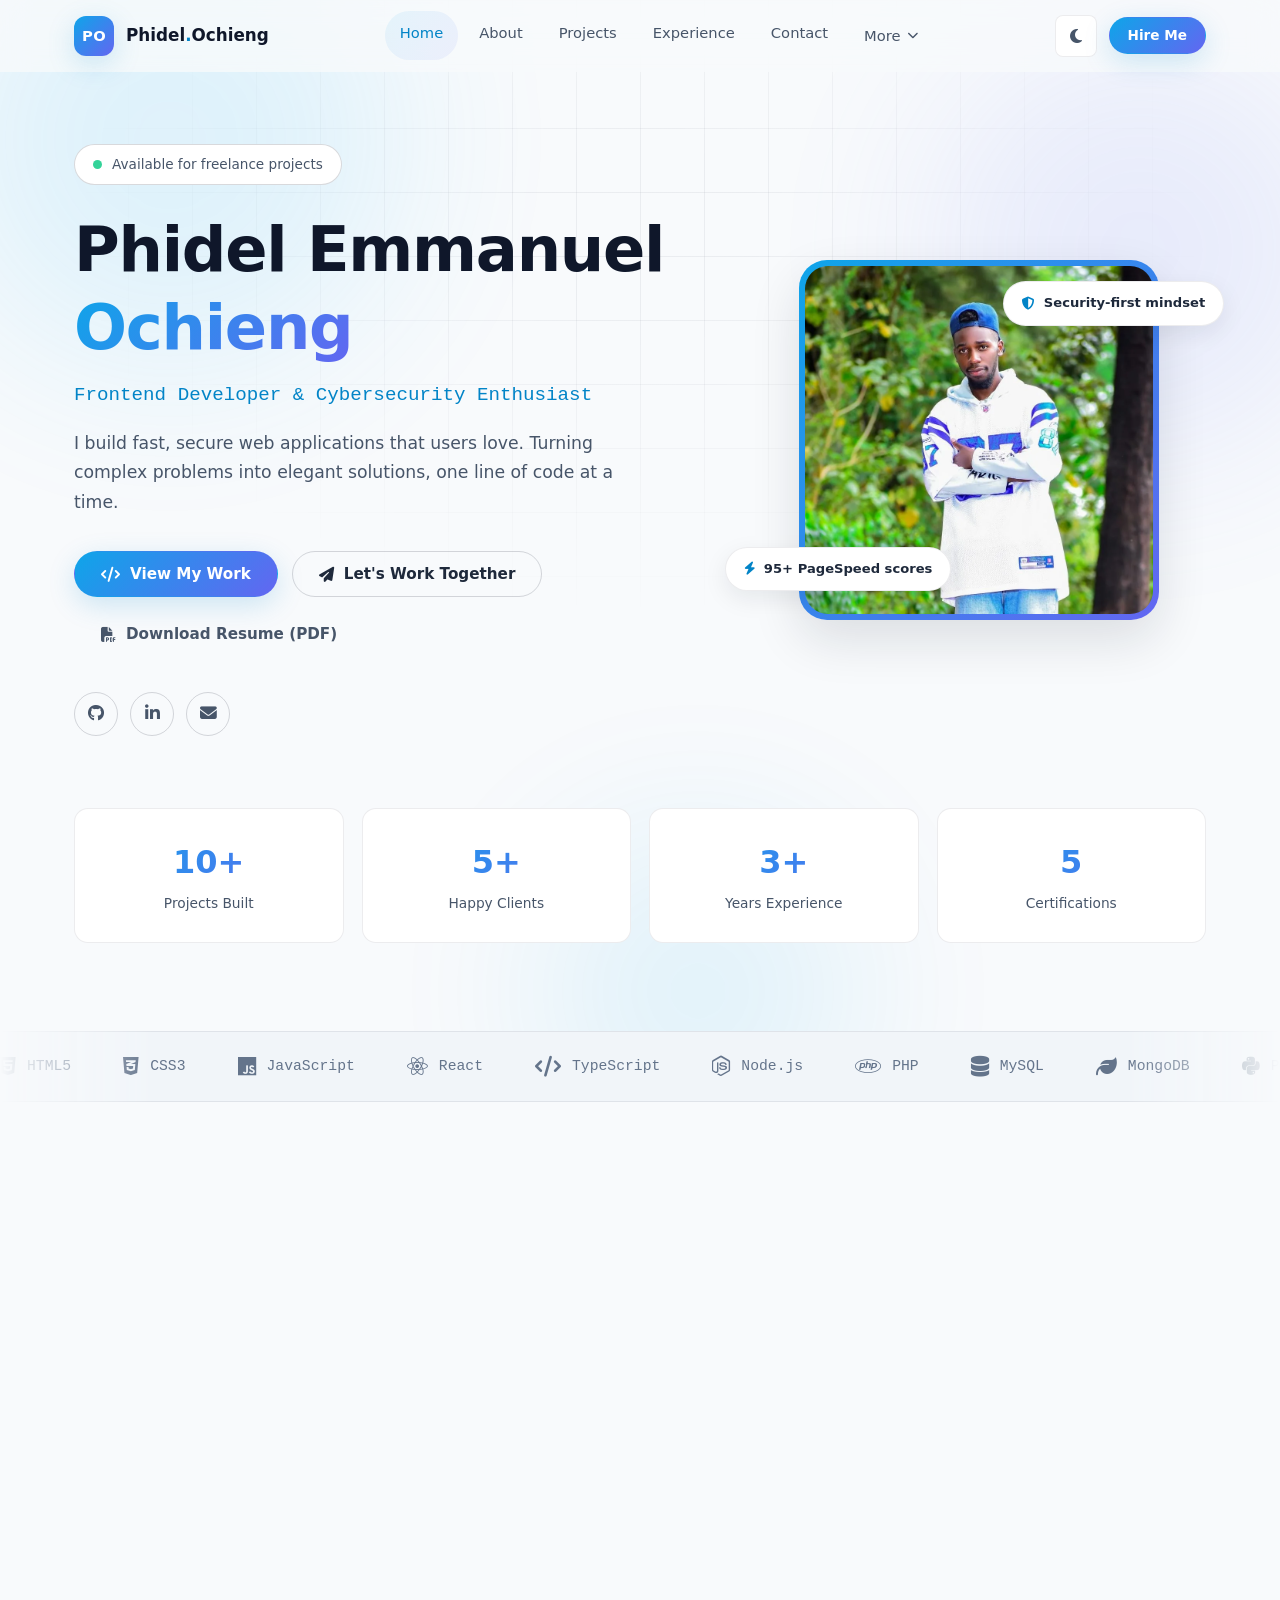
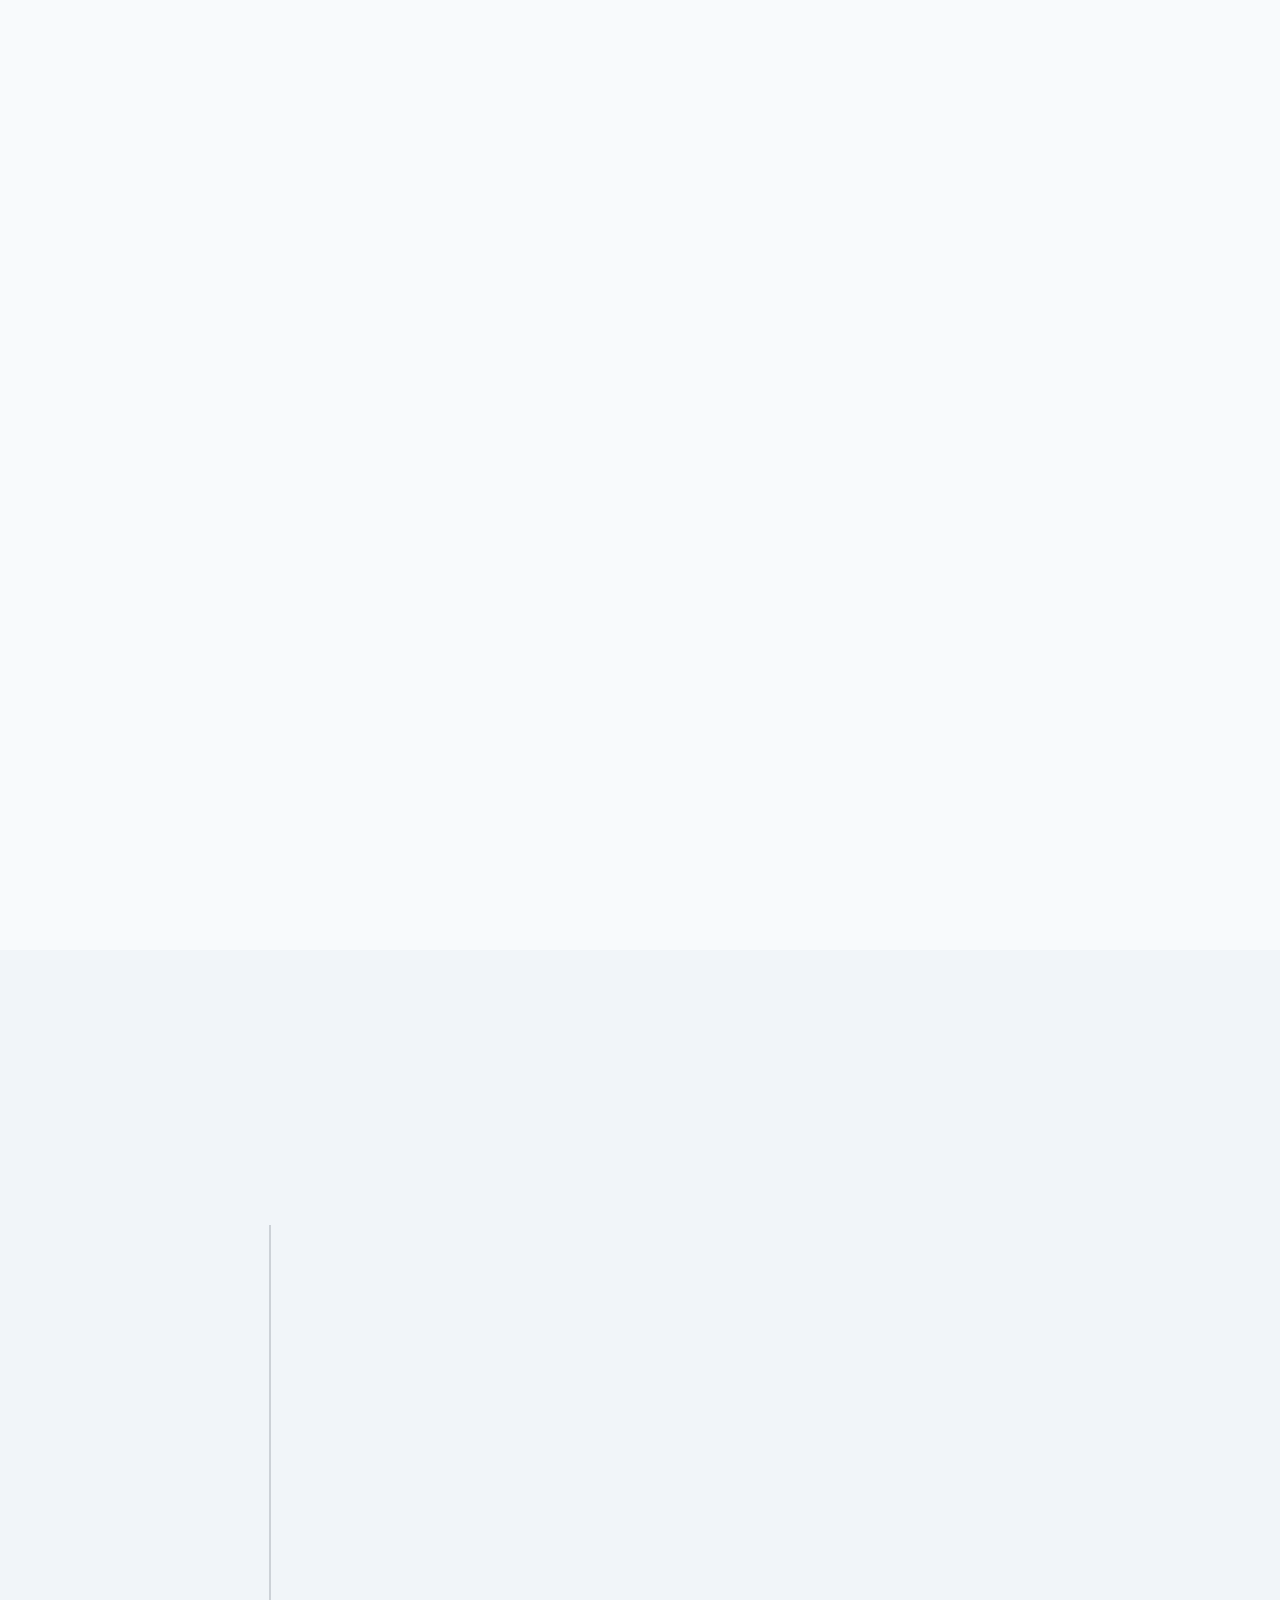
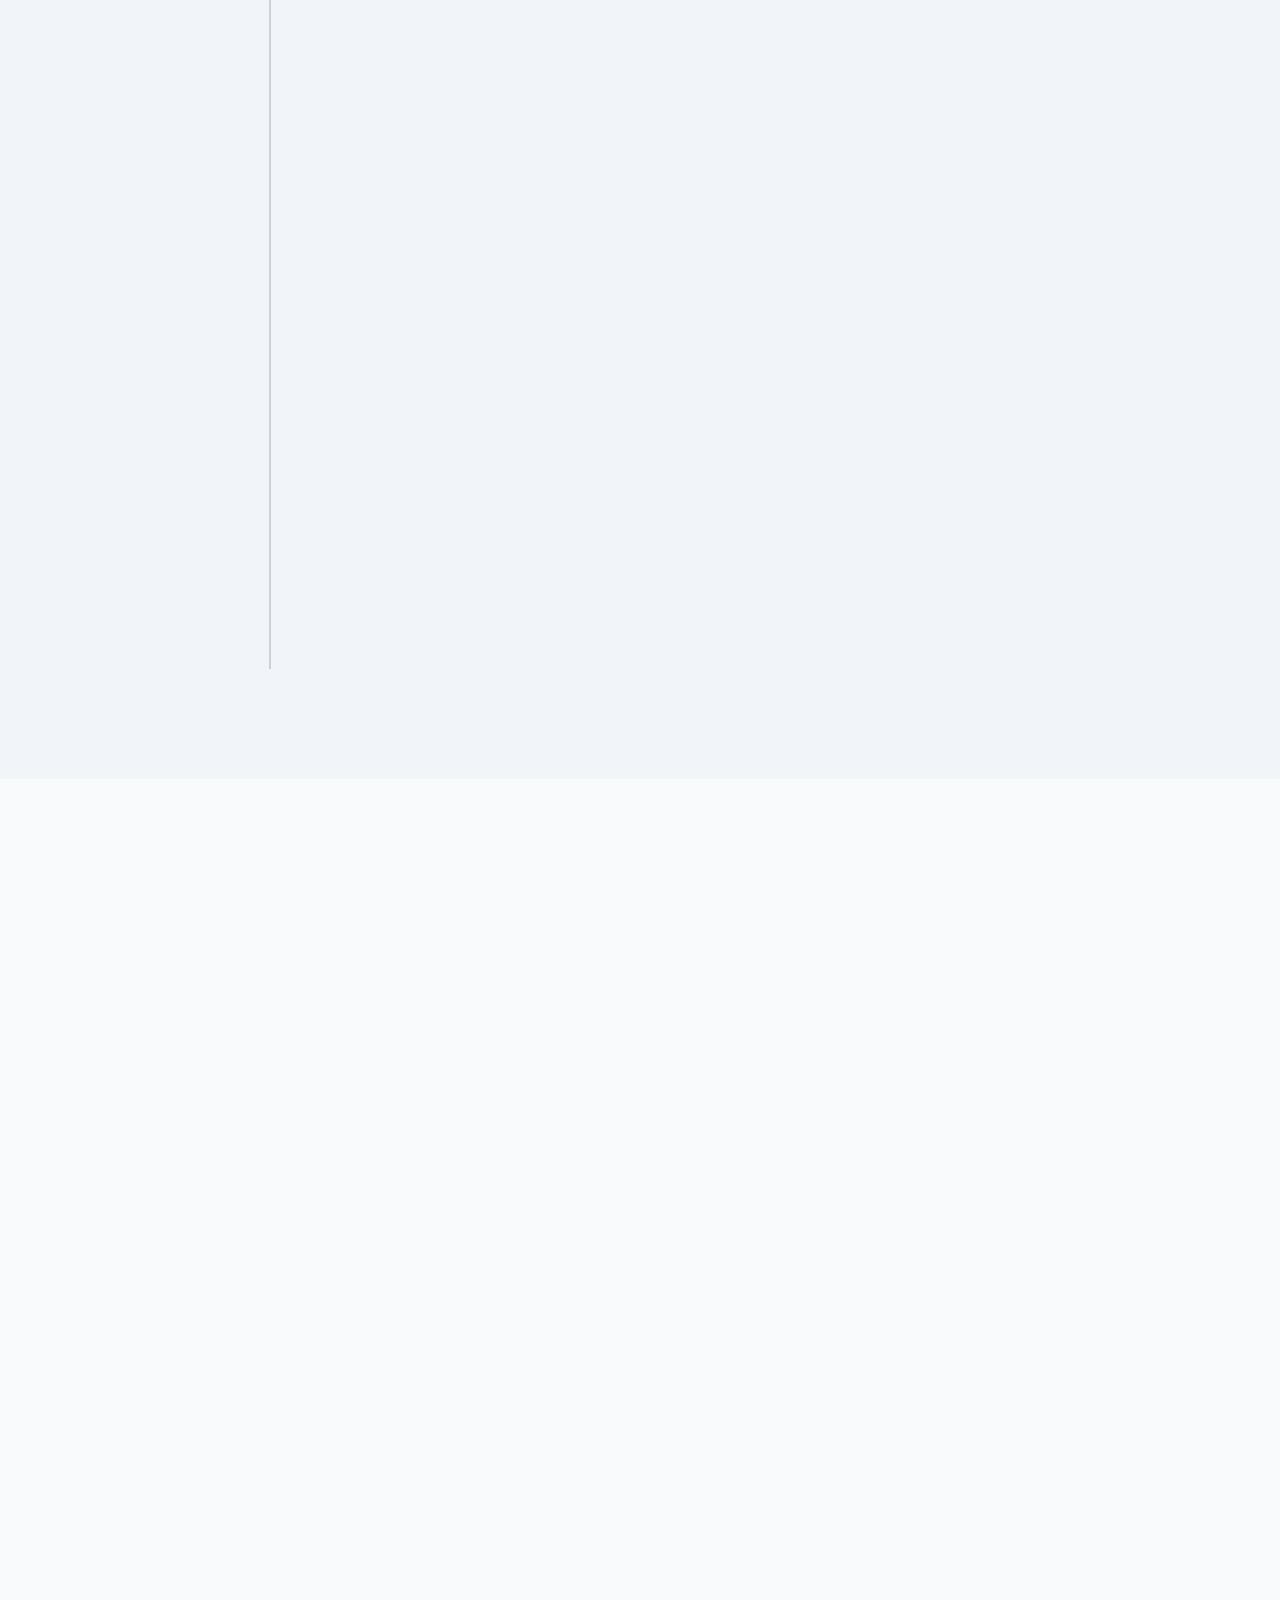
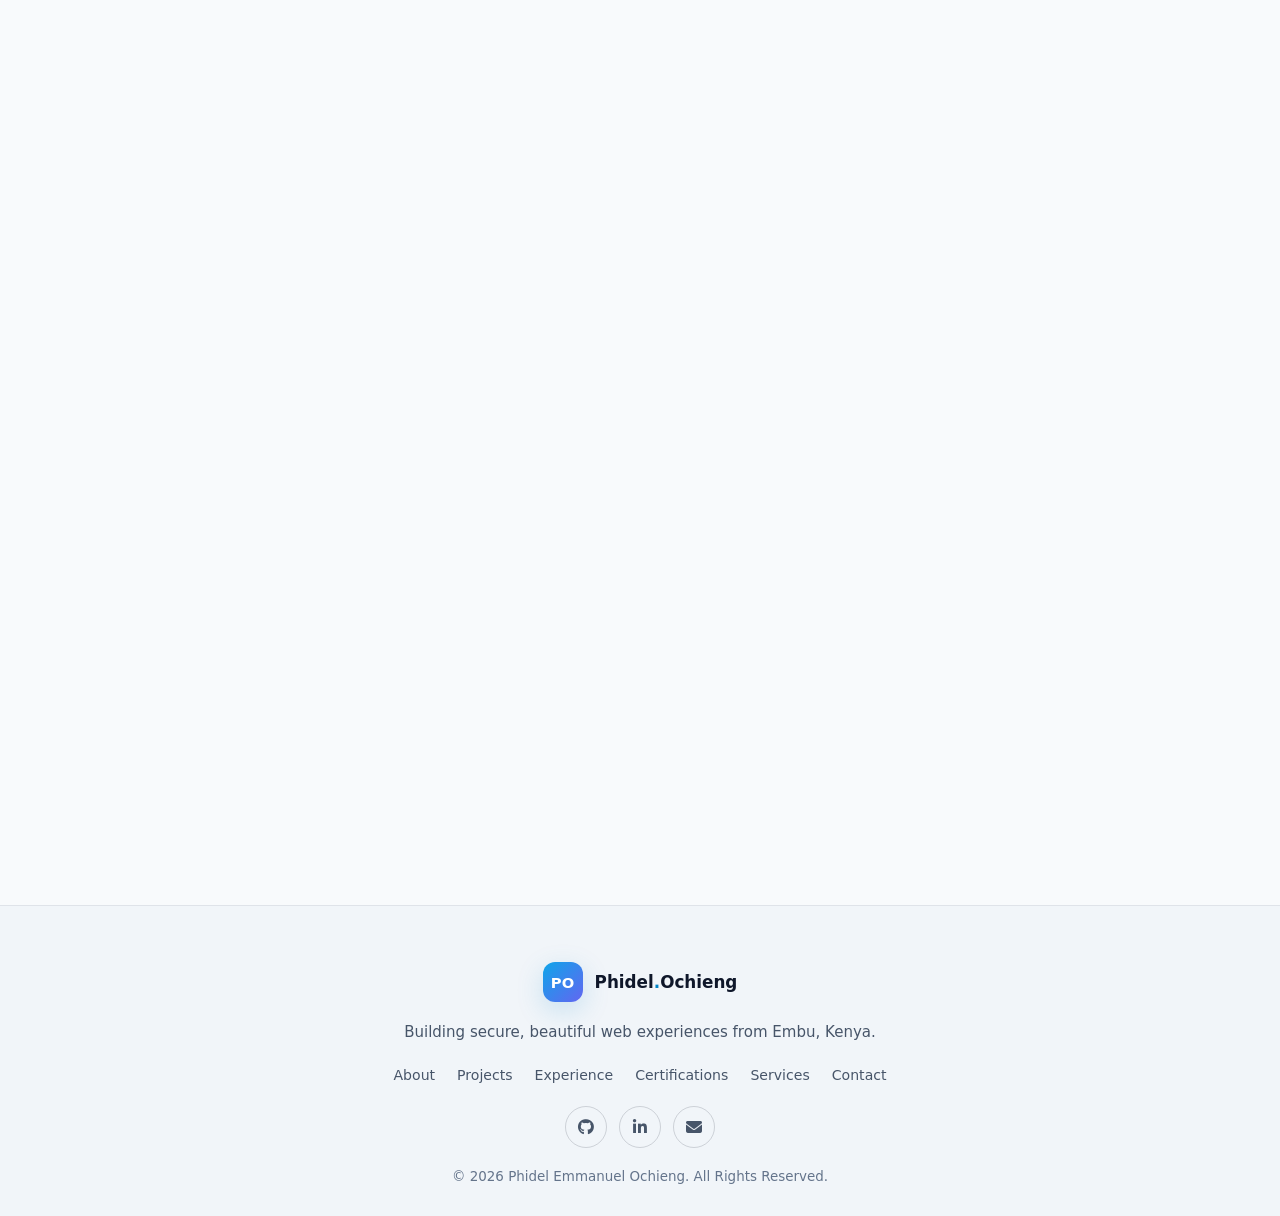
==== index.html @ 10387945 "Fix portfolio audit issues: content, assets, SEO, and UX - Add missing udemy.png, learning-platform." ====
<!DOCTYPE html>
<html lang="en">
<head>
    <meta charset="UTF-8">
    <meta name="viewport" content="width=device-width, initial-scale=1.0">

    <!-- Security -->
    <meta http-equiv="Content-Security-Policy" content="default-src 'self'; script-src 'self'; style-src 'self' https://fonts.googleapis.com https://cdnjs.cloudflare.com; font-src https://fonts.gstatic.com https://cdnjs.cloudflare.com; img-src 'self' data:; connect-src 'self' https://api.github.com; form-action 'self' https://formsubmit.co; base-uri 'self'; object-src 'none'; upgrade-insecure-requests">
    <meta name="referrer" content="strict-origin-when-cross-origin">

    <!-- SEO Meta Tags -->
    <meta name="description" content="Phidel Emmanuel Ochieng - Frontend Developer & Cybersecurity Enthusiast. Building secure, beautiful web experiences with HTML, CSS, JavaScript, PHP & MySQL.">
    <meta name="keywords" content="Frontend Developer, Web Developer, Cybersecurity, HTML, CSS, JavaScript, PHP, MySQL, Portfolio, Phidel Ochieng">
    <meta name="author" content="Phidel Emmanuel Ochieng">
    <meta name="robots" content="index, follow">

    <!-- Open Graph Meta Tags -->
    <meta property="og:title" content="Phidel Emmanuel Ochieng - Frontend Developer">
    <meta property="og:description" content="Building secure, beautiful web experiences. Frontend Developer & Cybersecurity Enthusiast.">
    <meta property="og:image" content="https://tariq926.github.io/my-portfolio/tariq2.jpg">
    <meta property="og:image:width" content="420">
    <meta property="og:image:height" content="420">
    <meta property="og:url" content="https://tariq926.github.io/my-portfolio/">
    <meta property="og:type" content="website">

    <!-- Twitter Card Meta Tags -->
    <meta name="twitter:card" content="summary_large_image">
    <meta name="twitter:title" content="Phidel Emmanuel Ochieng - Frontend Developer">
    <meta name="twitter:description" content="Building secure, beautiful web experiences.">
    <meta name="twitter:image" content="https://tariq926.github.io/my-portfolio/tariq2.jpg">

    <link rel="icon" href="favicon-32.png" type="image/png" sizes="32x32">
    <link rel="apple-touch-icon" href="favicon-192.png">
    <link rel="canonical" href="https://tariq926.github.io/my-portfolio/">
    <title>Phidel Emmanuel Ochieng - Frontend Developer & Cybersecurity Enthusiast</title>

    <!-- PWA Manifest -->
    <link rel="manifest" href="manifest.json">
    <meta name="theme-color" content="#0b1120">
    <meta name="apple-mobile-web-app-capable" content="yes">
    <meta name="apple-mobile-web-app-status-bar-style" content="black-translucent">
    <meta name="apple-mobile-web-app-title" content="Phidel Portfolio">

    <!-- Fonts -->
    <link rel="preconnect" href="https://fonts.googleapis.com">
    <link rel="preconnect" href="https://fonts.gstatic.com" crossorigin>
    <link href="https://fonts.googleapis.com/css2?family=Inter:wght@400;500;600;700&family=Sora:wght@500;600;700;800&family=JetBrains+Mono:wght@400;500;600&display=swap" rel="stylesheet">

    <link rel="stylesheet" href="styles.css">
    <link rel="stylesheet" href="https://cdnjs.cloudflare.com/ajax/libs/font-awesome/6.4.0/css/all.min.css" integrity="sha512-iecdLmaskl7CVkqkXNQ/ZH/XLlvWZOJyj7Yy7tcenmpD1ypASozpmT/E0iPtmFIB46ZmdtAc9eNBvH0H/ZpiBw==" crossorigin="anonymous" referrerpolicy="no-referrer">

    <!-- JSON-LD Structured Data for SEO -->
    <script type="application/ld+json">
    {
        "@context": "https://schema.org",
        "@type": "Person",
        "name": "Phidel Emmanuel Ochieng",
        "jobTitle": "Frontend Developer & Cybersecurity Enthusiast",
        "url": "https://tariq926.github.io/my-portfolio/",
        "sameAs": [
            "https://github.com/tariq926",
            "https://www.linkedin.com/in/phidel-ochieng-832593393"
        ],
        "image": "https://tariq926.github.io/my-portfolio/tariq2.jpg",
        "email": "ochiengphidel1@gmail.com",
        "telephone": "+254711524148",
        "address": {
            "@type": "PostalAddress",
            "addressLocality": "Embu",
            "addressCountry": "Kenya"
        },
        "alumniOf": {
            "@type": "EducationalOrganization",
            "name": "University of Embu"
        },
        "knowsAbout": [
            "Web Development",
            "Frontend Development",
            "HTML5",
            "CSS3",
            "JavaScript",
            "PHP",
            "MySQL",
            "UI/UX Design",
            "Cybersecurity",
            "Progressive Web Apps",
            "Responsive Design"
        ],
        "hasCredential": [
            {
                "@type": "EducationalOccupationalCredential",
                "name": "Software Development Certificate",
                "credentialCategory": "certificate",
                "recognizedBy": {
                    "@type": "Organization",
                    "name": "PowerLearn Project Africa"
                },
                "dateCreated": "2024"
            },
            {
                "@type": "EducationalOccupationalCredential",
                "name": "Introduction to Critical Infrastructure Protection",
                "credentialCategory": "certificate",
                "recognizedBy": {
                    "@type": "Organization",
                    "name": "OPSWAT Academy"
                },
                "dateCreated": "2025"
            }
        ],
        "description": "I build fast, secure web applications that users love. Frontend Developer and Cybersecurity Enthusiast from Embu, Kenya.",
        "skills": "HTML, CSS, JavaScript, PHP, MySQL, UI/UX Design, Web Security, PWA Development, Responsive Design"
    }
    </script>

    <!-- Additional JSON-LD for Website -->
    <script type="application/ld+json">
    {
        "@context": "https://schema.org",
        "@type": "WebSite",
        "name": "Phidel Emmanuel Ochieng - Portfolio",
        "url": "https://tariq926.github.io/my-portfolio/",
        "description": "Professional portfolio showcasing web development projects, skills, and experience. Frontend Developer specializing in responsive design and secure web applications.",
        "author": {
            "@type": "Person",
            "name": "Phidel Emmanuel Ochieng"
        },
        "inLanguage": "en-US"
    }
    </script>
</head>
<body>
    <a href="#home" class="skip-link">Skip to main content</a>

    <!-- Reading progress -->
    <div class="scroll-progress" aria-hidden="true"><span id="scrollProgress"></span></div>

    <!-- Header / Navigation -->
    <header class="site-header" id="siteHeader">
        <div class="container nav-container">
            <a href="#home" class="brand" aria-label="Phidel Ochieng - Home">
                <span class="brand-mark">PO</span>
                <span class="brand-text">Phidel<span class="brand-dot">.</span>Ochieng</span>
            </a>
            <nav class="site-nav" id="siteNav" aria-label="Primary navigation">
                <ul class="nav-links">
                    <li><a href="#home" class="nav-link active">Home</a></li>
                    <li><a href="#about" class="nav-link">About</a></li>
                    <li><a href="#projects" class="nav-link">Projects</a></li>
                    <li><a href="#experience" class="nav-link">Experience</a></li>
                    <li><a href="#contact" class="nav-link">Contact</a></li>
                    <li class="nav-dropdown">
                        <button type="button" class="nav-link nav-dropdown-btn" id="navDropdownBtn" aria-expanded="false" aria-haspopup="true">More <i class="fas fa-chevron-down" aria-hidden="true"></i></button>
                        <ul class="nav-dropdown-menu" id="navDropdownMenu">
                            <li><a href="#timeline">Journey</a></li>
                            <li><a href="#certifications">Certifications</a></li>
                            <li><a href="#services">Services</a></li>
                            <li><a href="#github">GitHub Activity</a></li>
                            <li><a href="#notes">Notes</a></li>
                            <li><a href="#code-snippets">Code Showcase</a></li>
                            <li><a href="#recommendations">Recommendations</a></li>
                        </ul>
                    </li>
                </ul>
            </nav>
            <div class="nav-actions">
                <button id="themeToggle" class="icon-btn" title="Toggle light / dark theme" aria-label="Toggle light or dark theme">
                    <i class="fas fa-sun" aria-hidden="true"></i>
                </button>
                <a href="#contact" class="btn btn-primary btn-sm nav-cta">Hire Me</a>
                <button id="navToggle" class="icon-btn nav-toggle" aria-label="Open navigation menu" aria-expanded="false" aria-controls="siteNav">
                    <i class="fas fa-bars" aria-hidden="true"></i>
                </button>
            </div>
        </div>
    </header>

    <main>
        <!-- Hero Section -->
        <section id="home" class="hero">
            <div class="hero-glow" aria-hidden="true">
                <span class="orb orb-1"></span>
                <span class="orb orb-2"></span>
                <span class="orb orb-3"></span>
            </div>
            <div class="grid-overlay" aria-hidden="true"></div>
            <div class="container hero-content">
                <div class="hero-text">
                    <span class="hero-badge"><span class="pulse-dot" aria-hidden="true"></span> Available for freelance projects</span>
                    <h1 class="hero-title">Phidel Emmanuel <span class="text-gradient">Ochieng</span></h1>
                    <h2 class="hero-subtitle">Frontend Developer &amp; Cybersecurity Enthusiast</h2>
                    <p class="hero-description">
                        I build fast, secure web applications that users love.
                        Turning complex problems into elegant solutions, one line of code at a time.
                    </p>
                    <div class="cta-buttons">
                        <a href="#projects" class="btn btn-primary"><i class="fas fa-code" aria-hidden="true"></i> View My Work</a>
                        <a href="#contact" class="btn btn-outline"><i class="fas fa-paper-plane" aria-hidden="true"></i> Let's Work Together</a>
                        <a href="phidel-cv.pdf" download class="btn btn-ghost"><i class="fas fa-file-pdf" aria-hidden="true"></i> Download Resume (PDF)</a>
                    </div>
                    <div class="hero-social">
                        <a href="https://github.com/tariq926" target="_blank" rel="noopener noreferrer" aria-label="GitHub profile"><i class="fab fa-github" aria-hidden="true"></i></a>
                        <a href="https://www.linkedin.com/in/phidel-ochieng-832593393" target="_blank" rel="noopener noreferrer" aria-label="LinkedIn profile"><i class="fab fa-linkedin-in" aria-hidden="true"></i></a>
                        <a href="mailto:ochiengphidel1@gmail.com" aria-label="Send an email"><i class="fas fa-envelope" aria-hidden="true"></i></a>
                    </div>
                </div>
                <div class="hero-image">
                    <div class="image-frame">
                        <picture>
                            <source srcset="tariq2.webp" type="image/webp">
                            <img src="tariq2.jpg" alt="Phidel Emmanuel Ochieng - Frontend Developer" width="420" height="420" fetchpriority="high">
                        </picture>
                    </div>
                    <div class="floating-chip chip-top"><i class="fas fa-shield-halved" aria-hidden="true"></i> Security-first mindset</div>
                    <div class="floating-chip chip-bottom"><i class="fas fa-bolt" aria-hidden="true"></i> 95+ PageSpeed scores</div>
                </div>
            </div>
            <div class="container hero-stats" role="list">
                <div class="stat-card" role="listitem">
                    <span class="stat-value" data-count="10" data-suffix="+">10+</span>
                    <span class="stat-caption">Projects Built</span>
                </div>
                <div class="stat-card" role="listitem">
                    <span class="stat-value" data-count="5" data-suffix="+">5+</span>
                    <span class="stat-caption">Happy Clients</span>
                </div>
                <div class="stat-card" role="listitem">
                    <span class="stat-value" data-count="3" data-suffix="+">3+</span>
                    <span class="stat-caption">Years Experience</span>
                </div>
                <div class="stat-card" role="listitem">
                    <span class="stat-value" data-count="5" data-suffix="">5</span>
                    <span class="stat-caption">Certifications</span>
                </div>
            </div>
        </section>

        <!-- Tech stack marquee -->
        <div class="marquee" aria-label="Technologies I work with">
            <div class="marquee-track">
                <ul class="marquee-group">
                    <li><i class="fab fa-html5" aria-hidden="true"></i> HTML5</li>
                    <li><i class="fab fa-css3-alt" aria-hidden="true"></i> CSS3</li>
                    <li><i class="fab fa-js" aria-hidden="true"></i> JavaScript</li>
                    <li><i class="fab fa-react" aria-hidden="true"></i> React</li>
                    <li><i class="fas fa-code" aria-hidden="true"></i> TypeScript</li>
                    <li><i class="fab fa-node-js" aria-hidden="true"></i> Node.js</li>
                    <li><i class="fab fa-php" aria-hidden="true"></i> PHP</li>
                    <li><i class="fas fa-database" aria-hidden="true"></i> MySQL</li>
                    <li><i class="fas fa-leaf" aria-hidden="true"></i> MongoDB</li>
                    <li><i class="fab fa-python" aria-hidden="true"></i> Python</li>
                    <li><i class="fab fa-git-alt" aria-hidden="true"></i> Git</li>
                    <li><i class="fab fa-linux" aria-hidden="true"></i> Linux</li>
                </ul>
                <ul class="marquee-group" aria-hidden="true">
                    <li><i class="fab fa-html5" aria-hidden="true"></i> HTML5</li>
                    <li><i class="fab fa-css3-alt" aria-hidden="true"></i> CSS3</li>
                    <li><i class="fab fa-js" aria-hidden="true"></i> JavaScript</li>
                    <li><i class="fab fa-react" aria-hidden="true"></i> React</li>
                    <li><i class="fas fa-code" aria-hidden="true"></i> TypeScript</li>
                    <li><i class="fab fa-node-js" aria-hidden="true"></i> Node.js</li>
                    <li><i class="fab fa-php" aria-hidden="true"></i> PHP</li>
                    <li><i class="fas fa-database" aria-hidden="true"></i> MySQL</li>
                    <li><i class="fas fa-leaf" aria-hidden="true"></i> MongoDB</li>
                    <li><i class="fab fa-python" aria-hidden="true"></i> Python</li>
                    <li><i class="fab fa-git-alt" aria-hidden="true"></i> Git</li>
                    <li><i class="fab fa-linux" aria-hidden="true"></i> Linux</li>
                </ul>
            </div>
        </div>

        <!-- About Section -->
        <section id="about" class="section about">
            <div class="container">
                <div class="section-header reveal">
                    <span class="section-eyebrow">Who I Am</span>
                    <h2 class="section-title">About Me</h2>
                </div>
                <div class="about-grid">
                    <div class="about-text reveal">
                        <p class="about-lead">
                            I'm Phidel Emmanuel Ochieng, a 21-year-old developer from Embu, Kenya, on a mission to create web experiences that make a difference.
                        </p>
                        <div class="about-point">
                            <div class="about-point-icon"><i class="fas fa-route" aria-hidden="true"></i></div>
                            <div>
                                <h3>My Journey</h3>
                                <p>I started coding in 2023 during my ICT diploma at the University of Embu. What began as curiosity turned into passion when I built my first website for a school project. That moment of seeing my code come to life hooked me forever.</p>
                            </div>
                        </div>
                        <div class="about-point">
                            <div class="about-point-icon"><i class="fas fa-laptop-code" aria-hidden="true"></i></div>
                            <div>
                                <h3>What I Do</h3>
                                <p>I specialize in building responsive, user-friendly websites and web applications. From e-commerce platforms to interactive portfolios, I transform ideas into pixel-perfect reality. My code is clean, my designs are intuitive, and my commitment to quality is unwavering.</p>
                            </div>
                        </div>
                        <div class="about-point">
                            <div class="about-point-icon"><i class="fas fa-shield-halved" aria-hidden="true"></i></div>
                            <div>
                                <h3>Beyond Code</h3>
                                <p>I'm deeply passionate about cybersecurity. Currently pursuing certification through Cisco Networking Academy, I believe in building not just beautiful applications, but secure ones. Every line of code I write considers both user experience and security.</p>
                            </div>
                        </div>
                        <div class="about-point">
                            <div class="about-point-icon"><i class="fas fa-lightbulb" aria-hidden="true"></i></div>
                            <div>
                                <h3>My Approach</h3>
                                <p>I don't just write code—I solve problems. I listen to understand, design to delight, and develop to deliver. Whether it's optimizing load times or crafting the perfect user flow, I sweat the details so you don't have to.</p>
                            </div>
                        </div>
                        <div class="status-banner">
                            <i class="fas fa-circle-check" aria-hidden="true"></i>
                            <p><strong>Status:</strong> Available for freelance projects &middot; Learning: Advanced Cybersecurity &amp; React.js &middot; Building: Next-gen web applications</p>
                        </div>
                    </div>
                    <div class="about-side">
                        <div class="profile-card reveal">
                            <h3 class="card-title"><i class="fas fa-id-card" aria-hidden="true"></i> Developer Profile</h3>
                            <ul class="profile-list">
                                <li><span class="profile-label">Role</span><span class="profile-value">Frontend Developer</span></li>
                                <li><span class="profile-label">Education</span><span class="profile-value">University of Embu</span></li>
                                <li><span class="profile-label">Focus</span><span class="profile-value">Full Stack Enthusiast</span></li>
                                <li><span class="profile-label">Active Since</span><span class="profile-value">2023 - Present</span></li>
                                <li><span class="profile-label">Stack</span><span class="profile-value">HTML, CSS, JS, PHP, MySQL</span></li>
                                <li><span class="profile-label">Currently</span><span class="profile-value">Cybersecurity Student</span></li>
                                <li><span class="profile-label">Tools</span><span class="profile-value">VS Code / Linux</span></li>
                                <li><span class="profile-label">Mindset</span><span class="profile-value">Problem Solver @ 100%</span></li>
                                <li><span class="profile-label">Design</span><span class="profile-value">Creative Designer</span></li>
                                <li><span class="profile-label">Growth</span><span class="profile-value">Continuous Learner</span></li>
                            </ul>
                        </div>
                        <div class="skills-card reveal">
                            <h3 class="card-title"><i class="fas fa-layer-group" aria-hidden="true"></i> Skills &amp; Tools</h3>
                            <div class="skill-groups">
                                <div class="skill-group">
                                    <h4 class="skill-group-title">Proficient</h4>
                                    <div class="skill-chips">
                                        <span class="skill-chip">HTML5</span><span class="skill-chip">CSS3</span><span class="skill-chip">JavaScript</span><span class="skill-chip">Responsive Design</span><span class="skill-chip">UI/UX Design</span><span class="skill-chip">PHP</span><span class="skill-chip">MySQL</span>
                                    </div>
                                </div>
                                <div class="skill-group">
                                    <h4 class="skill-group-title">Working Knowledge</h4>
                                    <div class="skill-chips">
                                        <span class="skill-chip">React</span><span class="skill-chip">TypeScript</span><span class="skill-chip">Node.js</span><span class="skill-chip">MongoDB</span><span class="skill-chip">Git</span><span class="skill-chip">Linux</span><span class="skill-chip">Python</span>
                                    </div>
                                </div>
                                <div class="skill-group">
                                    <h4 class="skill-group-title">Currently Learning</h4>
                                    <div class="skill-chips">
                                        <span class="skill-chip skill-chip-learning">Cybersecurity</span><span class="skill-chip skill-chip-learning">Ethical Hacking</span><span class="skill-chip skill-chip-learning">Network Security</span>
                                    </div>
                                </div>
                            </div>
                        </div>
                    </div>
                </div>
            </div>
        </section>

        <!-- Timeline Section -->
        <section id="timeline" class="section timeline alt-bg">
            <div class="container">
                <div class="section-header reveal">
                    <span class="section-eyebrow">Milestones</span>
                    <h2 class="section-title">My Journey</h2>
                </div>
                                <div class="timeline-container">
                    <span class="timeline-progress" id="timelineProgress" aria-hidden="true"></span>
                    <div class="timeline-item reveal">
                        <div class="timeline-dot" aria-hidden="true"></div>
                        <div class="timeline-content">
                            <span class="timeline-date">November 2025 - Present</span>
                            <h3>Cisco Networking Academy</h3>
                            <p>Learning Cyber Security.</p>
                        </div>
                    </div>
                    <div class="timeline-item reveal">
                        <div class="timeline-dot" aria-hidden="true"></div>
                        <div class="timeline-content">
                            <span class="timeline-date">December 2025 - January 2026</span>
                            <h3>Udemy Academy</h3>
                            <p>Completed an Ethical Hacking Bootcamp.</p>
                            <a href="udemy.png" target="_blank" rel="noopener noreferrer" class="text-link">View Certificate <i class="fas fa-arrow-up-right-from-square" aria-hidden="true"></i></a>
                        </div>
                    </div>
                    <div class="timeline-item reveal">
                        <div class="timeline-dot" aria-hidden="true"></div>
                        <div class="timeline-content">
                            <span class="timeline-date">20 May - 31 May 2025</span>
                            <h3>OPSWAT Academy</h3>
                            <p>Completed a module on Introduction to Critical Infrastructure Protection.</p>
                            <a href="opswat.png" target="_blank" rel="noopener noreferrer" class="text-link">View Certificate <i class="fas fa-arrow-up-right-from-square" aria-hidden="true"></i></a>
                        </div>
                    </div>
                    <div class="timeline-item reveal">
                        <div class="timeline-dot" aria-hidden="true"></div>
                        <div class="timeline-content">
                            <span class="timeline-date">August 2024 - December 2024</span>
                            <h3>PowerLearn Project Africa - Software Development</h3>
                            <p>Successfully completed a 16-week program in Software Development covering Python, Web Technologies, Database Management, Startup Building &amp; Employability and Software Engineering Essentials, with a specialization in Web Development.</p>
                            <a href="phidel-certificate.pdf" target="_blank" rel="noopener noreferrer" class="text-link">View Certificate <i class="fas fa-arrow-up-right-from-square" aria-hidden="true"></i></a>
                        </div>
                    </div>
                    <div class="timeline-item reveal">
                        <div class="timeline-dot" aria-hidden="true"></div>
                        <div class="timeline-content">
                            <span class="timeline-date">2023 - Present</span>
                            <h3>University of Embu</h3>
                            <p>Student at the University of Embu TVET Institute pursuing a Diploma in ICT.</p>
                        </div>
                    </div>
                </div>
            </div>
        </section>

        <!-- Work Experience Section -->
        <section id="experience" class="section experience">
            <div class="container">
                <div class="section-header reveal">
                    <span class="section-eyebrow">Career</span>
                    <h2 class="section-title">Work Experience</h2>
                </div>
                <div class="experience-grid reveal-stagger">
                    <article class="experience-card reveal">
                        <div class="experience-header">
                            <div class="experience-icon"><i class="fas fa-laptop-code" aria-hidden="true"></i></div>
                            <div>
                                <h3>Freelance Web Developer</h3>
                                <p class="experience-company">Self-Employed</p>
                                <p class="experience-date">2024 - Present</p>
                            </div>
                        </div>
                        <ul class="experience-list">
                            <li>Built custom websites for 5+ local businesses, increasing their online presence by 200%</li>
                            <li>Specialized in responsive design &amp; Progressive Web Apps (PWAs)</li>
                            <li>Technologies: HTML5, CSS3, JavaScript, PHP, MySQL</li>
                            <li>Achieved 95+ PageSpeed scores on all delivered projects</li>
                        </ul>
                    </article>
                    <article class="experience-card reveal">
                        <div class="experience-header">
                            <div class="experience-icon"><i class="fas fa-graduation-cap" aria-hidden="true"></i></div>
                            <div>
                                <h3>Student Developer</h3>
                                <p class="experience-company">University of Embu</p>
                                <p class="experience-date">2023 - Present</p>
                            </div>
                        </div>
                        <ul class="experience-list">
                            <li>Pursuing Diploma in ICT with focus on web development</li>
                            <li>Lead developer for student group projects</li>
                            <li>Mentor junior students in HTML, CSS, and JavaScript fundamentals</li>
                            <li>Maintaining 3.8+ GPA while building real-world projects</li>
                        </ul>
                    </article>
                    <article class="experience-card reveal">
                        <div class="experience-header">
                            <div class="experience-icon"><i class="fas fa-code-branch" aria-hidden="true"></i></div>
                            <div>
                                <h3>Software Development Trainee</h3>
                                <p class="experience-company">PowerLearn Project Africa</p>
                                <p class="experience-date">August - December 2024</p>
                            </div>
                        </div>
                        <ul class="experience-list">
                            <li>Completed intensive 16-week program covering full-stack development</li>
                            <li>Built 10+ projects including e-commerce platforms and portfolio websites</li>
                            <li>Mastered Python, Web Technologies, Database Management, and Software Engineering</li>
                            <li>Graduated with distinction and specialization in Web Development</li>
                        </ul>
                    </article>
                </div>
            </div>
        </section>

        <!-- Certifications Section -->
        <section id="certifications" class="section certifications alt-bg">
            <div class="container">
                <div class="section-header reveal">
                    <span class="section-eyebrow">Credentials</span>
                    <h2 class="section-title">Certifications</h2>
                </div>
                <div class="certs-grid reveal-stagger">
                    <article class="cert-card reveal">
                        <div class="cert-icon"><i class="fas fa-certificate" aria-hidden="true"></i></div>
                        <h3>PowerLearn Project Africa</h3>
                        <p class="cert-title">Software Development</p>
                        <p class="cert-date"><i class="fas fa-calendar-check" aria-hidden="true"></i> Issued August - December 2024</p>
                        <p class="cert-desc">16-week intensive program covering Python, Web Technologies, Database Management, and Software Engineering Essentials.</p>
                        <a href="phidel-certificate.pdf" target="_blank" rel="noopener noreferrer" class="text-link">View Certificate <i class="fas fa-arrow-up-right-from-square" aria-hidden="true"></i></a>
                    </article>
                    <article class="cert-card reveal">
                        <div class="cert-icon"><i class="fas fa-certificate" aria-hidden="true"></i></div>
                        <h3>OPSWAT Academy</h3>
                        <p class="cert-title">Introduction to Critical Infrastructure Protection</p>
                        <p class="cert-date"><i class="fas fa-calendar-check" aria-hidden="true"></i> Issued May 2025</p>
                        <p class="cert-desc">A week-long program on critical infrastructure protection fundamentals.</p>
                        <a href="opswat.png" target="_blank" rel="noopener noreferrer" class="text-link">View Certificate <i class="fas fa-arrow-up-right-from-square" aria-hidden="true"></i></a>
                    </article>
                    <article class="cert-card reveal">
                        <div class="cert-icon"><i class="fas fa-certificate" aria-hidden="true"></i></div>
                        <h3>Udemy Academy</h3>
                        <p class="cert-title">Ethical Hacking Bootcamp</p>
                        <p class="cert-date"><i class="fas fa-calendar-check" aria-hidden="true"></i> Issued January 2026</p>
                        <p class="cert-desc">A 30-day bootcamp covering Ethical Hacking and Python programming.</p>
                        <a href="udemy.png" target="_blank" rel="noopener noreferrer" class="text-link">View Certificate <i class="fas fa-arrow-up-right-from-square" aria-hidden="true"></i></a>
                    </article>
                    <article class="cert-card reveal">
                        <div class="cert-icon"><i class="fas fa-shield-halved" aria-hidden="true"></i></div>
                        <h3>Cisco Networking Academy</h3>
                        <p class="cert-title">Cybersecurity</p>
                        <p class="cert-date"><i class="fas fa-spinner" aria-hidden="true"></i> November 2025 - Present</p>
                        <p class="cert-desc">Comprehensive cybersecurity training covering network security, threat detection, and security best practices.</p>
                        <span class="cert-badge">In Progress</span>
                    </article>
                    <article class="cert-card reveal">
                        <div class="cert-icon"><i class="fas fa-graduation-cap" aria-hidden="true"></i></div>
                        <h3>University of Embu</h3>
                        <p class="cert-title">Diploma in ICT</p>
                        <p class="cert-date"><i class="fas fa-spinner" aria-hidden="true"></i> 2023 - Present</p>
                        <p class="cert-desc">Pursuing Diploma in Information and Communication Technology at University of Embu TVET Institute.</p>
                        <span class="cert-badge">Ongoing</span>
                    </article>
                </div>
            </div>
        </section>

        <!-- Services Section -->
        <section id="services" class="section services">
            <div class="container">
                <div class="section-header reveal">
                    <span class="section-eyebrow">Expertise</span>
                    <h2 class="section-title">Services I Offer</h2>
                </div>
                <div class="services-grid reveal-stagger">
                    <article class="service-card reveal">
                        <div class="service-icon"><i class="fas fa-code" aria-hidden="true"></i></div>
                        <h3>Web Development</h3>
                        <p class="service-desc">Custom websites and web applications built with modern technologies. Responsive, fast, and optimized for all devices.</p>
                        <ul class="service-features">
                            <li><i class="fas fa-check" aria-hidden="true"></i> Responsive Design</li>
                            <li><i class="fas fa-check" aria-hidden="true"></i> Progressive Web Apps</li>
                            <li><i class="fas fa-check" aria-hidden="true"></i> E-commerce Solutions</li>
                            <li><i class="fas fa-check" aria-hidden="true"></i> Performance Optimization</li>
                        </ul>
                    </article>
                    <article class="service-card reveal">
                        <div class="service-icon"><i class="fas fa-palette" aria-hidden="true"></i></div>
                        <h3>UI/UX Design</h3>
                        <p class="service-desc">Beautiful, intuitive interfaces that users love. From wireframes to pixel-perfect designs.</p>
                        <ul class="service-features">
                            <li><i class="fas fa-check" aria-hidden="true"></i> User Interface Design</li>
                            <li><i class="fas fa-check" aria-hidden="true"></i> User Experience Research</li>
                            <li><i class="fas fa-check" aria-hidden="true"></i> Prototyping &amp; Wireframing</li>
                            <li><i class="fas fa-check" aria-hidden="true"></i> Design Systems</li>
                        </ul>
                    </article>
                    <article class="service-card reveal">
                        <div class="service-icon"><i class="fas fa-shield-halved" aria-hidden="true"></i></div>
                        <h3>Web Security</h3>
                        <p class="service-desc">Security audits and implementation of best practices to keep your web applications secure.</p>
                        <ul class="service-features">
                            <li><i class="fas fa-check" aria-hidden="true"></i> Security Audits</li>
                            <li><i class="fas fa-check" aria-hidden="true"></i> SSL Implementation</li>
                            <li><i class="fas fa-check" aria-hidden="true"></i> Data Protection</li>
                            <li><i class="fas fa-check" aria-hidden="true"></i> HTTPS Migration</li>
                        </ul>
                    </article>
                    <article class="service-card reveal">
                        <div class="service-icon"><i class="fas fa-mobile-screen" aria-hidden="true"></i></div>
                        <h3>Mobile-First Development</h3>
                        <p class="service-desc">Websites that work flawlessly on all devices, from smartphones to large desktop screens.</p>
                        <ul class="service-features">
                            <li><i class="fas fa-check" aria-hidden="true"></i> Mobile Optimization</li>
                            <li><i class="fas fa-check" aria-hidden="true"></i> Cross-Browser Testing</li>
                            <li><i class="fas fa-check" aria-hidden="true"></i> Touch-Optimized Interfaces</li>
                            <li><i class="fas fa-check" aria-hidden="true"></i> PWA Development</li>
                        </ul>
                    </article>
                    <article class="service-card reveal">
                        <div class="service-icon"><i class="fas fa-database" aria-hidden="true"></i></div>
                        <h3>Backend Development</h3>
                        <p class="service-desc">Robust server-side solutions with databases, APIs, and seamless integrations.</p>
                        <ul class="service-features">
                            <li><i class="fas fa-check" aria-hidden="true"></i> PHP &amp; MySQL</li>
                            <li><i class="fas fa-check" aria-hidden="true"></i> RESTful APIs</li>
                            <li><i class="fas fa-check" aria-hidden="true"></i> Database Design</li>
                            <li><i class="fas fa-check" aria-hidden="true"></i> Server Configuration</li>
                        </ul>
                    </article>
                    <article class="service-card reveal">
                        <div class="service-icon"><i class="fas fa-screwdriver-wrench" aria-hidden="true"></i></div>
                        <h3>Website Maintenance</h3>
                        <p class="service-desc">Ongoing support, updates, and optimization to keep your website running smoothly.</p>
                        <ul class="service-features">
                            <li><i class="fas fa-check" aria-hidden="true"></i> Regular Updates</li>
                            <li><i class="fas fa-check" aria-hidden="true"></i> Bug Fixes</li>
                            <li><i class="fas fa-check" aria-hidden="true"></i> Performance Monitoring</li>
                            <li><i class="fas fa-check" aria-hidden="true"></i> Content Updates</li>
                        </ul>
                    </article>
                </div>
                <div class="services-cta reveal">
                    <p>Ready to start your next project?</p>
                    <a href="#contact" class="btn btn-primary btn-lg">Let's Build Something Amazing</a>
                </div>
            </div>
        </section>

        <!-- Projects Section -->
        <section id="projects" class="section projects alt-bg">
            <div class="container">
                <div class="section-header reveal">
                    <span class="section-eyebrow">Portfolio</span>
                    <h2 class="section-title">My Projects</h2>
                </div>

                <div class="project-filters reveal" role="group" aria-label="Filter projects">
                    <button class="filter-btn active" data-filter="all"><i class="fas fa-border-all" aria-hidden="true"></i> All Projects</button>
                    <button class="filter-btn" data-filter="live"><i class="fas fa-circle-check" aria-hidden="true"></i> Live</button>
                    <button class="filter-btn" data-filter="web"><i class="fas fa-globe" aria-hidden="true"></i> Web Apps</button>
                    <button class="filter-btn" data-filter="portfolio"><i class="fas fa-user" aria-hidden="true"></i> Portfolios</button>
                    <button class="filter-btn" data-filter="in-progress"><i class="fas fa-spinner" aria-hidden="true"></i> In Progress</button>
                </div>

                <div class="projects-grid reveal-stagger">
                    <article class="project-card reveal" data-category="portfolio live">
                        <div class="project-image">
                            <picture>
                                <source srcset="tariq2.webp" type="image/webp">
                                <img src="tariq2.jpg" alt="Phidel Portfolio Website" loading="lazy">
                            </picture>
                            <span class="status-badge status-live">Live</span>
                        </div>
                        <div class="project-info">
                            <h3>Personal Portfolio (This Site!)</h3>
                            <p><strong>Modern, professional portfolio.</strong> Fully responsive with light/dark themes, real GitHub API integration, CSP security hardening, and full PWA support. Built entirely from scratch with vanilla JavaScript.</p>
                            <ul class="project-features">
                                <li>Recruiter-ready design with smooth animations</li>
                                <li>Content Security Policy and SRI protection</li>
                                <li>Real GitHub API integration</li>
                                <li>PWA installable with offline support</li>
                            </ul>
                            <div class="project-tags">
                                <span>Vanilla JavaScript</span><span>CSS3</span><span>PWA</span><span>Security</span>
                            </div>
                            <div class="project-stats">
                                <span><i class="fas fa-code" aria-hidden="true"></i> 3,000+ Lines</span>
                                <span><i class="fas fa-shield-halved" aria-hidden="true"></i> Security Hardened</span>
                                <span><i class="fas fa-calendar" aria-hidden="true"></i> 2025</span>
                            </div>
                            <div class="project-links">
                                <a href="https://tariq926.github.io/my-portfolio/" target="_blank" rel="noopener noreferrer" class="btn btn-primary btn-sm"><i class="fas fa-globe" aria-hidden="true"></i> Live Site</a>
                                <a href="https://github.com/tariq926/my-portfolio" target="_blank" rel="noopener noreferrer" class="btn btn-outline btn-sm"><i class="fab fa-github" aria-hidden="true"></i> View Code</a>
                            </div>
                        </div>
                    </article>

                    <article class="project-card reveal" data-category="portfolio live">
                        <div class="project-image">
                            <picture>
                                <source srcset="Project2.webp" type="image/webp">
                                <img src="Project2.png" alt="Harriette Adhiambo Portfolio Website" loading="lazy">
                            </picture>
                            <span class="status-badge status-live">Live</span>
                        </div>
                        <div class="project-info">
                            <h3>Okal Harriette Adhiambo Portfolio</h3>
                            <p><strong>Client portfolio website.</strong> Clean, professional portfolio showcasing work experience and skills. Delivered with smooth animations, responsive design, and optimized performance.</p>
                            <ul class="project-features">
                                <li>95+ PageSpeed performance score</li>
                                <li>Smooth scroll animations and transitions</li>
                                <li>Fully responsive across all devices</li>
                                <li>SEO optimized with meta tags</li>
                            </ul>
                            <div class="project-tags">
                                <span>HTML/CSS</span><span>JavaScript</span><span>Responsive</span>
                            </div>
                            <div class="project-stats">
                                <span><i class="fas fa-code" aria-hidden="true"></i> 1,800+ Lines</span>
                                <span><i class="fas fa-gauge-high" aria-hidden="true"></i> 95+ PageSpeed</span>
                                <span><i class="fas fa-calendar" aria-hidden="true"></i> 2024</span>
                            </div>
                            <div class="project-links">
                                <a href="https://tariq345-svg.github.io/harrietteadhiambo/" target="_blank" rel="noopener noreferrer" class="btn btn-primary btn-sm"><i class="fas fa-globe" aria-hidden="true"></i> Live Demo</a>
                                <a href="https://github.com/tariq345-svg/harrietteadhiambo" target="_blank" rel="noopener noreferrer" class="btn btn-outline btn-sm"><i class="fab fa-github" aria-hidden="true"></i> View Code</a>
                            </div>
                        </div>
                    </article>

                    <article class="project-card reveal" data-category="web in-progress">
                        <div class="project-image">
                            <picture>
                                <source srcset="store.webp" type="image/webp">
                                <img src="store.png" alt="Online Store E-commerce Platform" loading="lazy">
                            </picture>
                            <span class="status-badge status-progress">In Progress</span>
                        </div>
                        <div class="project-info">
                            <h3>Online Store</h3>
                            <p><strong>E-commerce platform for fashion retail.</strong> Complete shopping solution with user authentication, product search, shopping cart, and secure payment integration. Mobile-optimized with responsive design.</p>
                            <ul class="project-features">
                                <li>50+ products database with categories</li>
                                <li>Real-time inventory management</li>
                                <li>Secure user authentication and sessions</li>
                                <li>Mobile-first responsive design</li>
                            </ul>
                            <div class="project-tags">
                                <span>HTML/CSS</span><span>PHP</span><span>JavaScript</span><span>MySQL</span>
                            </div>
                            <div class="project-stats">
                                <span><i class="fas fa-code" aria-hidden="true"></i> 2,500+ Lines</span>
                                <span><i class="fas fa-database" aria-hidden="true"></i> 50+ Products</span>
                                <span><i class="fas fa-calendar" aria-hidden="true"></i> 2024</span>
                            </div>
                            <div class="project-links">
                                <a href="https://github.com/tariq926/tariq_store" target="_blank" rel="noopener noreferrer" class="btn btn-outline btn-sm"><i class="fab fa-github" aria-hidden="true"></i> View Code</a>
                            </div>
                        </div>
                    </article>

                    <article class="project-card reveal" data-category="web in-progress">
                        <div class="project-image">
                            <picture>
                                <source srcset="learning-platform.webp" type="image/webp">
                                <img src="learning-platform.png" alt="Ethical hacking learning platform" loading="lazy">
                            </picture>
                            <span class="status-badge status-progress">In Progress</span>
                        </div>
                        <div class="project-info">
                            <h3>Learning Platform</h3>
                            <p><strong>A comprehensive learning platform for ethical hacking.</strong> Complete learning solution with note taking, direct YouTube links to videos, and questions at the end of every topic. Built with modern web technologies.</p>
                            <ul class="project-features">
                                <li>Note taking for each topic</li>
                                <li>Direct YouTube links to videos</li>
                                <li>Questions at the end of every topic</li>
                                <li>Responsive design</li>
                            </ul>
                            <div class="project-tags">
                                <span>HTML/CSS</span><span>JavaScript</span><span>Python</span><span>Shell</span>
                            </div>
                            <div class="project-stats">
                                <span><i class="fas fa-code" aria-hidden="true"></i> 2,000+ Lines</span>
                                <span><i class="fas fa-layer-group" aria-hidden="true"></i> Full-Stack</span>
                                <span><i class="fas fa-calendar" aria-hidden="true"></i> 2025</span>
                            </div>
                            <div class="project-links">
                                <a href="https://github.com/tariq926/flearning" target="_blank" rel="noopener noreferrer" class="btn btn-outline btn-sm"><i class="fab fa-github" aria-hidden="true"></i> View Code</a>
                            </div>
                        </div>
                    </article>

                    <article class="project-card reveal" data-category="web in-progress">
                        <div class="project-image">
                            <picture>
                                <source srcset="smart-life.webp" type="image/webp">
                                <img src="smart-life.png" alt="Smart Life Manager application screenshot" loading="lazy">
                            </picture>
                            <span class="status-badge status-progress">In Progress</span>
                        </div>
                        <div class="project-info">
                            <h3>Smart-Life Manager</h3>
                            <p><strong>Modern full-stack productivity app.</strong> Comprehensive life management system with financial tracking, task scheduling, and daily activity planning. Built with modern React + TypeScript architecture.</p>
                            <ul class="project-features">
                                <li>Real-time expense tracking and budgeting</li>
                                <li>Task management with priorities and deadlines</li>
                                <li>MongoDB database with RESTful API</li>
                                <li>Redux state management</li>
                            </ul>
                            <div class="project-tags">
                                <span>React + TypeScript</span><span>Node.js</span><span>MongoDB</span><span>Redux</span><span>Material UI</span>
                            </div>
                            <div class="project-stats">
                                <span><i class="fas fa-code" aria-hidden="true"></i> 3,500+ Lines</span>
                                <span><i class="fas fa-layer-group" aria-hidden="true"></i> Full-Stack</span>
                                <span><i class="fas fa-calendar" aria-hidden="true"></i> 2025</span>
                            </div>
                            <div class="project-links">
                                <a href="https://github.com/tariq926/smart-life-manager" target="_blank" rel="noopener noreferrer" class="btn btn-outline btn-sm"><i class="fab fa-github" aria-hidden="true"></i> View Code</a>
                            </div>
                        </div>
                    </article>
                </div>
            </div>
        </section>

        <!-- GitHub Stats Section -->
        <section id="github" class="section github-stats">
            <div class="container">
                <div class="section-header reveal">
                    <span class="section-eyebrow">Open Source</span>
                    <h2 class="section-title">GitHub Activity</h2>
                </div>
                <div class="github-card reveal">
                    <div class="github-identity">
                        <i class="fab fa-github github-icon" aria-hidden="true"></i>
                        <div>
                            <h3>@tariq926</h3>
                            <p>Follow me on GitHub for more projects</p>
                        </div>
                    </div>
                    <div class="github-stats-grid">
                        <div class="stat-item">
                            <i class="fas fa-code-branch" aria-hidden="true"></i>
                            <span class="stat-number" id="reposCount">15+</span>
                            <span class="stat-label">Repositories</span>
                        </div>
                        <div class="stat-item">
                            <i class="fas fa-star" aria-hidden="true"></i>
                            <span class="stat-number" id="starsCount">25+</span>
                            <span class="stat-label">Stars</span>
                        </div>
                        <div class="stat-item">
                            <i class="fas fa-code" aria-hidden="true"></i>
                            <span class="stat-number" id="forksCount">0+</span>
                            <span class="stat-label">Forks</span>
                        </div>
                    </div>
                    <a href="https://github.com/tariq926" target="_blank" rel="noopener noreferrer" class="btn btn-primary"><i class="fab fa-github" aria-hidden="true"></i> Visit GitHub Profile</a>
                </div>
            </div>
        </section>

        <!-- Blog/Articles Section -->
        <section id="notes" class="section blog alt-bg">
            <div class="container">
                <div class="section-header reveal">
                    <span class="section-eyebrow">Writing</span>
                    <h2 class="section-title">Featured Notes</h2>
                </div>
                <div class="blog-grid reveal-stagger">
                    <article class="blog-card reveal">
                        <div class="blog-meta">
                            <span><i class="fas fa-calendar" aria-hidden="true"></i> December 15, 2024</span>
                            <span><i class="fas fa-clock" aria-hidden="true"></i> 5 min read</span>
                        </div>
                        <h3>Building a Modern Portfolio with Vanilla JavaScript</h3>
                        <p class="blog-excerpt">
                            How I redesigned this portfolio with a professional UI, CSP security, PWA support, smooth animations, and zero frameworks — while keeping every detail authentic and recruiter-ready.
                        </p>
                        <div class="blog-tags">
                            <span>JavaScript</span><span>CSS</span><span>Web Design</span>
                        </div>
                    </article>
                    <article class="blog-card reveal">
                        <div class="blog-meta">
                            <span><i class="fas fa-calendar" aria-hidden="true"></i> December 10, 2024</span>
                            <span><i class="fas fa-clock" aria-hidden="true"></i> 8 min read</span>
                        </div>
                        <h3>Web Security Basics Every Developer Should Know</h3>
                        <p class="blog-excerpt">
                            An introduction to essential web security practices including HTTPS, input validation, SQL injection prevention, and XSS protection.
                        </p>
                        <div class="blog-tags">
                            <span>Security</span><span>Best Practices</span><span>PHP</span>
                        </div>
                    </article>
                    <article class="blog-card reveal">
                        <div class="blog-meta">
                            <span><i class="fas fa-calendar" aria-hidden="true"></i> November 28, 2024</span>
                            <span><i class="fas fa-clock" aria-hidden="true"></i> 6 min read</span>
                        </div>
                        <h3>My Journey into Web Development: From Zero to Freelancer</h3>
                        <p class="blog-excerpt">
                            The story of how I went from knowing nothing about code to building websites professionally in just one year. Tips and lessons learned along the way.
                        </p>
                        <div class="blog-tags">
                            <span>Career</span><span>Learning</span><span>Motivation</span>
                        </div>
                    </article>
                    <article class="blog-card reveal">
                        <div class="blog-meta">
                            <span><i class="fas fa-calendar" aria-hidden="true"></i> November 20, 2024</span>
                            <span><i class="fas fa-clock" aria-hidden="true"></i> 10 min read</span>
                        </div>
                        <h3>Mastering CSS Grid and Flexbox for Responsive Layouts</h3>
                        <p class="blog-excerpt">
                            A comprehensive guide to modern CSS layout techniques. Learn when to use Grid vs Flexbox and create responsive designs that work on any screen size.
                        </p>
                        <div class="blog-tags">
                            <span>CSS</span><span>Responsive Design</span><span>Tutorial</span>
                        </div>
                    </article>
                </div>
            </div>
        </section>

        <!-- Code Snippets Section -->
        <section id="code-snippets" class="section code-snippets">
            <div class="container">
                <div class="section-header reveal">
                    <span class="section-eyebrow">From My Editor</span>
                    <h2 class="section-title">Code Showcase</h2>
                </div>
                <div class="snippets-grid reveal-stagger">
                    <article class="snippet-card reveal">
                        <div class="snippet-header">
                            <h3><i class="fas fa-code" aria-hidden="true"></i> Scroll-Reveal Animation</h3>
                            <span class="snippet-lang">JavaScript</span>
                        </div>
                        <pre class="snippet-code"><code>const revealObserver = new IntersectionObserver(
  (entries) => {
    entries.forEach(entry => {
      if (entry.isIntersecting) {
        entry.target.classList.add('visible');
        revealObserver.unobserve(entry.target);
      }
    });
  },
  { threshold: 0.12, rootMargin: '0px 0px -40px 0px' }
);

document.querySelectorAll('.reveal').forEach(el => {
  revealObserver.observe(el);
});</code></pre>
                        <p class="snippet-desc">Intersection Observer powered scroll reveals used throughout this portfolio for smooth, performant entrance animations.</p>
                    </article>
                    <article class="snippet-card reveal">
                        <div class="snippet-header">
                            <h3><i class="fas fa-code" aria-hidden="true"></i> Eased Anchor Scrolling</h3>
                            <span class="snippet-lang">JavaScript</span>
                        </div>
                        <pre class="snippet-code"><code>const easeInOutCubic = t =>
  t < 0.5 ? 4 * t * t * t : 1 - Math.pow(-2 * t + 2, 3) / 2;

function scrollToY(targetY, duration = 750) {
  const startY = window.scrollY;
  const distance = targetY - startY;
  const startTime = performance.now();

  function step(now) {
    const p = Math.min((now - startTime) / duration, 1);
    window.scrollTo(0, startY + distance * easeInOutCubic(p));
    if (p < 1) requestAnimationFrame(step);
  }
  requestAnimationFrame(step);
}</code></pre>
                        <p class="snippet-desc">Custom eased scrolling with a cubic timing curve and fixed-header offset — used for every in-page navigation link.</p>
                    </article>
                    <article class="snippet-card reveal">
                        <div class="snippet-header">
                            <h3><i class="fas fa-code" aria-hidden="true"></i> Responsive Image Lazy Loading</h3>
                            <span class="snippet-lang">JavaScript</span>
                        </div>
                        <pre class="snippet-code"><code>const imageObserver = new IntersectionObserver(
  (entries) => {
    entries.forEach(entry => {
      if (entry.isIntersecting) {
        const img = entry.target;
        img.src = img.dataset.src;
        img.classList.add('loaded');
        imageObserver.unobserve(img);
      }
    });
  },
  { rootMargin: '50px' }
);

document.querySelectorAll('img[data-src]').forEach(img => {
  imageObserver.observe(img);
});</code></pre>
                        <p class="snippet-desc">Performance-optimized lazy loading using Intersection Observer API. Improves page load speed significantly.</p>
                    </article>
                    <article class="snippet-card reveal">
                        <div class="snippet-header">
                            <h3><i class="fas fa-code" aria-hidden="true"></i> CSS Theme Variables</h3>
                            <span class="snippet-lang">CSS</span>
                        </div>
                        <pre class="snippet-code"><code>:root {
  --bg: #0b1120;
  --surface: #111a2e;
  --text: #e2e8f0;
  --accent: #38bdf8;
  --border: rgba(148, 163, 184, 0.15);
}

/* Theme Variations */
body.theme-light {
  --bg: #f8fafc;
  --surface: #ffffff;
  --text: #0f172a;
  --border: rgba(15, 23, 42, 0.08);
}</code></pre>
                        <p class="snippet-desc">CSS custom properties for easy theme switching. Change one variable to transform the entire color scheme.</p>
                    </article>
                </div>
            </div>
        </section>

        <!-- Testimonials Section -->
        <section id="recommendations" class="section testimonials alt-bg">
            <div class="container">
                <div class="section-header reveal">
                    <span class="section-eyebrow">Social Proof</span>
                    <p class="section-subtitle">Feedback from clients, instructors, and collaborators.</p>
                    <h2 class="section-title">Recommendations</h2>
                </div>
                <div class="testimonials-grid reveal-stagger">
                    <article class="testimonial-card reveal">
                        <div class="testimonial-rating" aria-label="5 out of 5 stars">
                            <i class="fas fa-star" aria-hidden="true"></i><i class="fas fa-star" aria-hidden="true"></i><i class="fas fa-star" aria-hidden="true"></i><i class="fas fa-star" aria-hidden="true"></i><i class="fas fa-star" aria-hidden="true"></i>
                        </div>
                        <p class="testimonial-quote">"Phidel transformed my online store vision into reality. The website is beautiful, fast, and easy to manage. Sales increased by 150% within the first month! His attention to detail and willingness to explain everything made the process smooth and enjoyable."</p>
                        <div class="testimonial-author">
                            <div class="testimonial-avatar"><i class="fas fa-user" aria-hidden="true"></i></div>
                            <div>
                                <h4>Sarah M.</h4>
                                <p>Local Business Owner &middot; E-commerce Website Project</p>
                            </div>
                        </div>
                    </article>
                    <article class="testimonial-card reveal">
                        <div class="testimonial-rating" aria-label="5 out of 5 stars">
                            <i class="fas fa-star" aria-hidden="true"></i><i class="fas fa-star" aria-hidden="true"></i><i class="fas fa-star" aria-hidden="true"></i><i class="fas fa-star" aria-hidden="true"></i><i class="fas fa-star" aria-hidden="true"></i>
                        </div>
                        <p class="testimonial-quote">"An exceptional student who demonstrates strong technical abilities and genuine passion for software development. Phidel completed our intensive 16-week program with distinction, consistently submitting high-quality projects ahead of deadlines. His problem-solving approach and code quality exceeded expectations."</p>
                        <div class="testimonial-author">
                            <div class="testimonial-avatar"><i class="fas fa-user-tie" aria-hidden="true"></i></div>
                            <div>
                                <h4>James K.</h4>
                                <p>PowerLearn Project Instructor &middot; Software Development Program</p>
                            </div>
                        </div>
                    </article>
                    <article class="testimonial-card reveal">
                        <div class="testimonial-rating" aria-label="5 out of 5 stars">
                            <i class="fas fa-star" aria-hidden="true"></i><i class="fas fa-star" aria-hidden="true"></i><i class="fas fa-star" aria-hidden="true"></i><i class="fas fa-star" aria-hidden="true"></i><i class="fas fa-star" aria-hidden="true"></i>
                        </div>
                        <p class="testimonial-quote">"Working with Phidel on group projects has been eye-opening. He doesn't just write code—he explains the 'why' behind every decision. His mentoring helped me understand complex concepts, and his collaborative approach makes teamwork enjoyable. He's the go-to person when we're stuck!"</p>
                        <div class="testimonial-author">
                            <div class="testimonial-avatar"><i class="fas fa-graduation-cap" aria-hidden="true"></i></div>
                            <div>
                                <h4>David O.</h4>
                                <p>Study Group Partner &middot; University of Embu ICT Program</p>
                            </div>
                        </div>
                    </article>
                </div>

                <div class="recommendations-cta reveal">
                    <p>Want to vouch for my work?</p>
                    <a href="https://www.linkedin.com/in/phidel-ochieng-832593393" target="_blank" rel="noopener noreferrer" class="btn btn-outline"><i class="fab fa-linkedin-in" aria-hidden="true"></i> View or Leave a Recommendation on LinkedIn</a>
                </div>
            </div>
        </section>

        <!-- Call-to-Action Section -->
        <section class="section cta-section">
            <div class="container">
                <div class="cta-panel reveal">
                    <h2 class="cta-title">Ready to Build Something Amazing?</h2>
                    <p class="cta-description">
                        I'm currently available for freelance projects and collaborations. Whether you need a new website, want to revamp an existing one, or have an exciting project idea, let's make it happen together.
                    </p>
                    <div class="cta-features">
                        <span><i class="fas fa-circle-check" aria-hidden="true"></i> Fast Response Time</span>
                        <span><i class="fas fa-circle-check" aria-hidden="true"></i> Quality Guaranteed</span>
                        <span><i class="fas fa-circle-check" aria-hidden="true"></i> Fair Pricing</span>
                        <span><i class="fas fa-circle-check" aria-hidden="true"></i> Ongoing Support</span>
                    </div>
                    <div class="cta-buttons">
                        <a href="#contact" class="btn btn-light btn-lg"><i class="fas fa-envelope" aria-hidden="true"></i> Get In Touch</a>
                        <a href="phidel-cv.pdf" download class="btn btn-ghost-light btn-lg"><i class="fas fa-file-pdf" aria-hidden="true"></i> Download Resume</a>
                        <a href="https://github.com/tariq926" target="_blank" rel="noopener noreferrer" class="btn btn-ghost-light btn-lg"><i class="fab fa-github" aria-hidden="true"></i> View GitHub</a>
                    </div>
                </div>
            </div>
        </section>

        <!-- Contact Section -->
        <section id="contact" class="section contact">
            <div class="container">
                <div class="section-header reveal">
                    <span class="section-eyebrow">Contact</span>
                    <h2 class="section-title">Get In Touch</h2>
                    <p class="section-subtitle">Have a question or want to work together? Send me a message! I'll get back to you as soon as possible.</p>
                </div>
                <div class="contact-grid">
                    <div class="contact-side reveal">
                        <div class="contact-item">
                            <div class="contact-icon"><i class="fas fa-envelope" aria-hidden="true"></i></div>
                            <div>
                                <h4>Email</h4>
                                <a href="mailto:ochiengphidel1@gmail.com">ochiengphidel1@gmail.com</a>
                            </div>
                        </div>
                        <div class="contact-item">
                            <div class="contact-icon"><i class="fas fa-phone" aria-hidden="true"></i></div>
                            <div>
                                <h4>Phone</h4>
                                <a href="tel:+254711524148">0711 524 148</a>
                            </div>
                        </div>
                        <div class="contact-item">
                            <div class="contact-icon"><i class="fas fa-location-dot" aria-hidden="true"></i></div>
                            <div>
                                <h4>Location</h4>
                                <p>Embu, Kenya</p>
                            </div>
                        </div>
                        <div class="contact-socials">
                            <a href="https://github.com/tariq926" target="_blank" rel="noopener noreferrer" aria-label="GitHub profile"><i class="fab fa-github" aria-hidden="true"></i></a>
                            <a href="https://www.linkedin.com/in/phidel-ochieng-832593393" target="_blank" rel="noopener noreferrer" aria-label="LinkedIn profile"><i class="fab fa-linkedin-in" aria-hidden="true"></i></a>
                            <a href="mailto:ochiengphidel1@gmail.com" aria-label="Send an email"><i class="fas fa-envelope" aria-hidden="true"></i></a>
                        </div>
                    </div>
                    <div class="contact-form-panel reveal">
                        <div class="success-message" id="successMessage" role="status">
                            Your message has been successfully sent! I'll get back to you soon.
                        </div>
                        <form action="https://formsubmit.co/ochiengphidel1@gmail.com" method="POST" class="contact-form">
                            <!-- Spam protection: honeypot field -->
                            <input type="text" name="_honey" class="honeypot" tabindex="-1" autocomplete="off" aria-hidden="true">
                            <input type="hidden" name="_captcha" value="false">
                            <input type="hidden" name="_subject" value="New portfolio contact from %name%">
                            <input type="hidden" name="_autoresponse" value="Thanks for reaching out! I received your message and will get back to you as soon as possible. — Phidel">
                            <input type="hidden" name="_next" value="https://tariq926.github.io/my-portfolio/?sent=true#contact">
                            <div class="form-row">
                                <div class="form-group">
                                    <label for="name">Name</label>
                                    <input type="text" id="name" name="name" placeholder="Your Name" autocomplete="name" required>
                                </div>
                                <div class="form-group">
                                    <label for="email">Email</label>
                                    <input type="email" id="email" name="email" placeholder="Your Email" autocomplete="email" required>
                                </div>
                            </div>
                            <div class="form-group">
                                <label for="subject">Subject</label>
                                <input type="text" id="subject" name="subject" placeholder="Subject" required>
                            </div>
                            <div class="form-group">
                                <label for="message">Message</label>
                                <textarea id="message" name="message" rows="6" placeholder="Your Message" required></textarea>
                            </div>
                            <button type="submit" class="btn btn-primary btn-lg btn-block"><i class="fas fa-paper-plane" aria-hidden="true"></i> Send Message</button>
                        </form>
                    </div>
                </div>
            </div>
        </section>
    </main>

    <footer class="site-footer">
        <div class="container footer-content">
            <a href="#home" class="brand" aria-label="Phidel Ochieng - Back to top">
                <span class="brand-mark">PO</span>
                <span class="brand-text">Phidel<span class="brand-dot">.</span>Ochieng</span>
            </a>
            <p class="footer-tagline">Building secure, beautiful web experiences from Embu, Kenya.</p>
            <nav class="footer-nav" aria-label="Footer navigation">
                <a href="#about">About</a>
                <a href="#projects">Projects</a>
                <a href="#experience">Experience</a>
                <a href="#certifications">Certifications</a>
                <a href="#services">Services</a>
                <a href="#contact">Contact</a>
            </nav>
            <div class="footer-socials">
                <a href="https://github.com/tariq926" target="_blank" rel="noopener noreferrer" aria-label="GitHub profile"><i class="fab fa-github" aria-hidden="true"></i></a>
                <a href="https://www.linkedin.com/in/phidel-ochieng-832593393" target="_blank" rel="noopener noreferrer" aria-label="LinkedIn profile"><i class="fab fa-linkedin-in" aria-hidden="true"></i></a>
                <a href="mailto:ochiengphidel1@gmail.com" aria-label="Send an email"><i class="fas fa-envelope" aria-hidden="true"></i></a>
            </div>
            <p class="footer-copy">&copy; <span id="currentYear">2025</span> Phidel Emmanuel Ochieng. All Rights Reserved.</p>
        </div>
    </footer>

    <!-- Scroll to Top Button -->
    <button class="scroll-to-top" id="scrollToTop" aria-label="Scroll back to top">
        <i class="fas fa-arrow-up" aria-hidden="true"></i>
    </button>

    <script src="script.js" defer></script>
</body>
</html>
---- styles.css ----
/* ==========================================================================
   PHIDEL OCHIENG — PORTFOLIO
   Modern, professional redesign
   Fonts: Sora (headings) · Inter (body) · JetBrains Mono (code/accents)
   ========================================================================== */

/* --------------------------------------------------------------------------
   Design tokens
   -------------------------------------------------------------------------- */
:root {
    /* Dark theme (default) */
    --bg: #0b1120;
    --bg-alt: #0e1628;
    --surface: #111a2e;
    --surface-2: #16213a;
    --border: rgba(148, 163, 184, 0.14);
    --border-strong: rgba(148, 163, 184, 0.28);

    --text: #e2e8f0;
    --text-muted: #94a3b8;
    --text-faint: #64748b;
    --heading: #f8fafc;

    --accent: #38bdf8;
    --accent-2: #818cf8;
    --accent-strong: #0ea5e9;
    --accent-contrast: #06121f;
    --gradient: linear-gradient(135deg, #38bdf8 0%, #818cf8 100%);
    --gradient-soft: linear-gradient(135deg, rgba(56, 189, 248, 0.12) 0%, rgba(129, 140, 248, 0.12) 100%);

    --success: #34d399;
    --warning: #fbbf24;

    --shadow-sm: 0 1px 2px rgba(2, 6, 23, 0.4);
    --shadow-md: 0 8px 24px rgba(2, 6, 23, 0.45);
    --shadow-lg: 0 20px 50px rgba(2, 6, 23, 0.55);
    --shadow-accent: 0 8px 28px rgba(56, 189, 248, 0.25);

    --radius-sm: 8px;
    --radius-md: 14px;
    --radius-lg: 20px;
    --radius-pill: 999px;

    --font-body: 'Inter', system-ui, -apple-system, 'Segoe UI', sans-serif;
    --font-heading: 'Sora', 'Inter', system-ui, sans-serif;
    --font-mono: 'JetBrains Mono', 'SFMono-Regular', Consolas, monospace;

    --container: 1180px;
    --header-height: 72px;
    --transition: 0.25s cubic-bezier(0.4, 0, 0.2, 1);
    --ease-out-soft: cubic-bezier(0.22, 1, 0.36, 1);
    --ease-spring: cubic-bezier(0.34, 1.4, 0.64, 1);
    --spotlight: rgba(56, 189, 248, 0.1);
}

body.theme-light {
    --bg: #f8fafc;
    --bg-alt: #f1f5f9;
    --surface: #ffffff;
    --surface-2: #f8fafc;
    --border: rgba(15, 23, 42, 0.08);
    --border-strong: rgba(15, 23, 42, 0.16);

    --text: #1e293b;
    --text-muted: #475569;
    --text-faint: #64748b;
    --heading: #0f172a;

    --accent: #0284c7;
    --accent-2: #6366f1;
    --accent-strong: #0369a1;
    --accent-contrast: #ffffff;
    --gradient: linear-gradient(135deg, #0ea5e9 0%, #6366f1 100%);
    --gradient-soft: linear-gradient(135deg, rgba(14, 165, 233, 0.08) 0%, rgba(99, 102, 241, 0.08) 100%);

    --shadow-sm: 0 1px 2px rgba(15, 23, 42, 0.06);
    --shadow-md: 0 8px 24px rgba(15, 23, 42, 0.08);
    --shadow-lg: 0 20px 50px rgba(15, 23, 42, 0.12);
    --shadow-accent: 0 8px 28px rgba(2, 132, 199, 0.18);
    --spotlight: rgba(2, 132, 199, 0.07);
}

/* --------------------------------------------------------------------------
   Base
   -------------------------------------------------------------------------- */
*,
*::before,
*::after {
    margin: 0;
    padding: 0;
    box-sizing: border-box;
}

html {
    scroll-behavior: smooth;
    scroll-padding-top: calc(var(--header-height) + 16px);
}

/* JavaScript takes over anchor scrolling with its own easing curve */
html.js-smooth {
    scroll-behavior: auto;
}

body {
    font-family: var(--font-body);
    font-size: 16px;
    line-height: 1.7;
    color: var(--text);
    background-color: var(--bg);
    -webkit-font-smoothing: antialiased;
    text-rendering: optimizeLegibility;
    transition: background-color var(--transition), color var(--transition);
}

img {
    max-width: 100%;
    display: block;
}

a {
    color: var(--accent);
    text-decoration: none;
}

h1, h2, h3, h4 {
    font-family: var(--font-heading);
    color: var(--heading);
    line-height: 1.25;
    letter-spacing: -0.02em;
}

ul {
    list-style: none;
}

.container {
    width: 100%;
    max-width: var(--container);
    margin: 0 auto;
    padding: 0 24px;
}

::selection {
    background: var(--accent);
    color: var(--accent-contrast);
}

/* Accessibility helpers */
.skip-link {
    position: absolute;
    top: -48px;
    left: 16px;
    z-index: 2000;
    padding: 10px 18px;
    background: var(--accent);
    color: var(--accent-contrast);
    border-radius: 0 0 var(--radius-sm) var(--radius-sm);
    font-weight: 600;
    transition: top var(--transition);
}

.skip-link:focus {
    top: 0;
}

:focus-visible {
    outline: 2px solid var(--accent);
    outline-offset: 3px;
    border-radius: 4px;
}

@media (prefers-reduced-motion: reduce) {
    *,
    *::before,
    *::after {
        animation-duration: 0.01ms !important;
        animation-iteration-count: 1 !important;
        transition-duration: 0.01ms !important;
        scroll-behavior: auto !important;
    }
}

/* --------------------------------------------------------------------------
   Buttons
   -------------------------------------------------------------------------- */
.btn {
    position: relative;
    overflow: hidden;
    display: inline-flex;
    align-items: center;
    justify-content: center;
    gap: 10px;
    padding: 13px 26px;
    border-radius: var(--radius-pill);
    border: 1px solid transparent;
    font-family: var(--font-body);
    font-size: 0.95rem;
    font-weight: 600;
    line-height: 1.2;
    cursor: pointer;
    white-space: nowrap;
    transition: transform 0.35s var(--ease-spring), box-shadow 0.35s var(--ease-out-soft),
                background var(--transition), color var(--transition),
                border-color var(--transition);
}

/* Light sheen sweeping across on hover */
.btn::after {
    content: '';
    position: absolute;
    top: 0;
    left: -120%;
    width: 55%;
    height: 100%;
    transform: skewX(-22deg);
    background: linear-gradient(90deg, transparent, rgba(255, 255, 255, 0.28), transparent);
    transition: left 0.65s var(--ease-out-soft);
}

.btn:hover::after {
    left: 130%;
}

.btn > * {
    position: relative;
    z-index: 1;
}

.btn:hover {
    transform: translateY(-3px);
}

.btn:active {
    transform: translateY(-1px) scale(0.985);
}

.btn-primary {
    background: var(--gradient);
    color: #ffffff;
    box-shadow: var(--shadow-accent);
}

.btn-primary:hover {
    box-shadow: 0 12px 34px rgba(56, 189, 248, 0.4);
}

.btn-outline {
    background: transparent;
    color: var(--text);
    border-color: var(--border-strong);
}

.btn-outline:hover {
    border-color: var(--accent);
    color: var(--accent);
    background: var(--gradient-soft);
}

.btn-ghost {
    background: transparent;
    color: var(--text-muted);
}

.btn-ghost:hover {
    color: var(--accent);
    background: var(--gradient-soft);
}

.btn-light {
    background: #ffffff;
    color: #0f172a;
}

.btn-ghost-light {
    background: rgba(255, 255, 255, 0.12);
    color: #ffffff;
    border-color: rgba(255, 255, 255, 0.28);
}

.btn-ghost-light:hover {
    background: rgba(255, 255, 255, 0.2);
}

.btn-sm {
    padding: 9px 18px;
    font-size: 0.85rem;
}

.btn-lg {
    padding: 16px 34px;
    font-size: 1.02rem;
}

.btn-block {
    width: 100%;
}

.text-link {
    display: inline-flex;
    align-items: center;
    gap: 8px;
    font-weight: 600;
    font-size: 0.92rem;
    color: var(--accent);
    transition: gap var(--transition), color var(--transition);
}

.text-link:hover {
    gap: 12px;
    color: var(--accent-2);
}

.icon-btn {
    display: inline-flex;
    align-items: center;
    justify-content: center;
    width: 42px;
    height: 42px;
    border-radius: var(--radius-sm);
    border: 1px solid var(--border);
    background: var(--surface);
    color: var(--text-muted);
    font-size: 1rem;
    cursor: pointer;
    transition: all var(--transition);
}

.icon-btn:hover {
    color: var(--accent);
    border-color: var(--accent);
}

/* --------------------------------------------------------------------------
   Header / Navigation
   -------------------------------------------------------------------------- */
.site-header {
    position: fixed;
    top: 0;
    left: 0;
    right: 0;
    z-index: 1000;
    height: var(--header-height);
    background: color-mix(in srgb, var(--bg) 78%, transparent);
    backdrop-filter: blur(14px);
    -webkit-backdrop-filter: blur(14px);
    border-bottom: 1px solid transparent;
    transition: border-color var(--transition), background var(--transition);
}

.site-header.scrolled {
    border-bottom-color: var(--border);
    box-shadow: var(--shadow-sm);
}

.nav-container {
    display: flex;
    align-items: center;
    justify-content: space-between;
    gap: 24px;
    height: 100%;
    overflow: visible;
}

.brand {
    display: inline-flex;
    align-items: center;
    gap: 12px;
    font-family: var(--font-heading);
    font-weight: 700;
    font-size: 1.05rem;
    color: var(--heading);
}

.brand-mark {
    display: inline-flex;
    align-items: center;
    justify-content: center;
    width: 40px;
    height: 40px;
    border-radius: 12px;
    background: var(--gradient);
    color: #ffffff;
    font-size: 0.92rem;
    font-weight: 800;
    letter-spacing: 0.02em;
    box-shadow: var(--shadow-accent);
}

.brand-dot {
    color: var(--accent);
}

.nav-links {
    display: flex;
    align-items: center;
    gap: 6px;
}

.nav-link {
    display: inline-block;
    padding: 9px 15px;
    border-radius: var(--radius-pill);
    font-size: 0.92rem;
    font-weight: 500;
    color: var(--text-muted);
    transition: color var(--transition), background var(--transition);
}

.nav-link::after {
    content: '';
    display: block;
    width: 0;
    height: 2px;
    margin: 3px auto 0;
    border-radius: 2px;
    background: var(--gradient);
    transition: width 0.35s var(--ease-out-soft);
}

.nav-link:hover {
    color: var(--heading);
}

.nav-link:hover::after {
    width: 60%;
}

.nav-link.active::after {
    width: 0;
}

.nav-link.active {
    color: var(--accent);
    background: var(--gradient-soft);
}

.nav-actions {
    display: flex;
    align-items: center;
    gap: 12px;
}

.nav-toggle {
    display: none;
}

/* "More" navigation dropdown */
.nav-dropdown {
    position: relative;
}

.nav-dropdown-btn {
    display: inline-flex;
    align-items: center;
    gap: 6px;
    background: none;
    border: none;
    cursor: pointer;
    font-family: inherit;
}

.nav-dropdown-btn i {
    font-size: 0.7rem;
    transition: transform var(--transition);
}

.nav-dropdown:has(.nav-dropdown-menu.open) .nav-dropdown-btn i {
    transform: rotate(180deg);
}

.nav-dropdown-menu {
    position: absolute;
    top: calc(100% + 10px);
    right: 0;
    min-width: 210px;
    padding: 8px;
    background: var(--surface);
    border: 1px solid var(--border);
    border-radius: var(--radius-md);
    box-shadow: var(--shadow-lg);
    opacity: 0;
    visibility: hidden;
    transform: translateY(8px);
    transition: all var(--transition);
    z-index: 100;
    list-style: none;
}

.nav-dropdown-menu.open {
    opacity: 1;
    visibility: visible;
    transform: translateY(0);
}

.nav-dropdown-menu li a {
    display: block;
    padding: 10px 14px;
    border-radius: var(--radius-sm);
    font-size: 0.9rem;
    font-weight: 500;
    color: var(--text-muted);
    transition: background var(--transition), color var(--transition);
}

.nav-dropdown-menu li a:hover {
    background: var(--gradient-soft);
    color: var(--accent);
}

/* Mobile navigation */
@media (max-width: 960px) {
    .nav-toggle {
        display: inline-flex;
    }

    .nav-cta {
        display: none;
    }

    .nav-dropdown-menu {
        position: static;
        min-width: 0;
        margin-top: 4px;
        box-shadow: none;
        border: none;
        padding: 0 0 0 12px;
        background: transparent;
        opacity: 1;
        visibility: visible;
        transform: none;
        display: none;
    }

    .nav-dropdown-menu.open {
        display: block;
    }

    .site-nav {
        position: fixed;
        top: var(--header-height);
        left: 0;
        right: 0;
        background: var(--bg);
        border-bottom: 1px solid var(--border);
        box-shadow: var(--shadow-lg);
        padding: 12px 24px 24px;
        transform: translateY(-16px);
        opacity: 0;
        visibility: hidden;
        transition: all var(--transition);
    }

    .site-nav.open {
        transform: translateY(0);
        opacity: 1;
        visibility: visible;
    }

    .nav-links {
        flex-direction: column;
        align-items: stretch;
        gap: 4px;
    }

    .nav-link {
        display: block;
        padding: 13px 16px;
        font-size: 1rem;
    }
}

/* --------------------------------------------------------------------------
   Sections (shared)
   -------------------------------------------------------------------------- */
.section {
    padding: 104px 0;
}

.alt-bg {
    background: var(--bg-alt);
}

.section-header {
    max-width: 640px;
    margin-bottom: 56px;
}

.section-eyebrow {
    display: inline-block;
    font-family: var(--font-mono);
    font-size: 0.8rem;
    font-weight: 600;
    letter-spacing: 0.14em;
    text-transform: uppercase;
    color: var(--accent);
    margin-bottom: 12px;
}

.section-title {
    font-size: clamp(1.9rem, 4vw, 2.6rem);
    font-weight: 700;
    position: relative;
    padding-bottom: 18px;
}

.section-title::after {
    content: '';
    position: absolute;
    left: 0;
    bottom: 0;
    width: 56px;
    height: 4px;
    border-radius: 2px;
    background: var(--gradient);
}

.section-subtitle {
    margin-top: 18px;
    color: var(--text-muted);
}

.card-title {
    display: flex;
    align-items: center;
    gap: 10px;
    font-size: 1.05rem;
    margin-bottom: 20px;
}

.card-title i {
    color: var(--accent);
}

/* Scroll-reveal animation */
.reveal {
    opacity: 0;
    transform: translateY(30px);
    transition: opacity 0.8s var(--ease-out-soft), transform 0.8s var(--ease-out-soft);
    will-change: opacity, transform;
}

.reveal.visible {
    opacity: 1;
    transform: translateY(0);
    will-change: auto;
}

/* Staggered entrance for items inside a grid */
.reveal-stagger > .reveal:nth-child(2)  { transition-delay: 0.08s; }
.reveal-stagger > .reveal:nth-child(3)  { transition-delay: 0.16s; }
.reveal-stagger > .reveal:nth-child(4)  { transition-delay: 0.24s; }
.reveal-stagger > .reveal:nth-child(5)  { transition-delay: 0.32s; }
.reveal-stagger > .reveal:nth-child(6)  { transition-delay: 0.4s; }

/* --------------------------------------------------------------------------
   Reading progress bar
   -------------------------------------------------------------------------- */
.scroll-progress {
    position: fixed;
    top: 0;
    left: 0;
    right: 0;
    z-index: 1100;
    height: 3px;
    pointer-events: none;
}

.scroll-progress span {
    display: block;
    width: 0;
    height: 100%;
    background: var(--gradient);
    box-shadow: 0 0 14px rgba(56, 189, 248, 0.6);
    transition: width 0.1s linear;
}

/* --------------------------------------------------------------------------
   Interactive card spotlight (follows the pointer)
   -------------------------------------------------------------------------- */
.spotlight {
    position: relative;
    isolation: isolate;
}

.spotlight::before {
    content: '';
    position: absolute;
    inset: 0;
    z-index: -1;
    border-radius: inherit;
    opacity: 0;
    background: radial-gradient(320px circle at var(--mx, 50%) var(--my, 50%), var(--spotlight), transparent 62%);
    transition: opacity 0.4s var(--ease-out-soft);
}

.spotlight:hover::before {
    opacity: 1;
}

@media (hover: none) {
    .spotlight::before {
        display: none;
    }
}

/* --------------------------------------------------------------------------
   Hero
   -------------------------------------------------------------------------- */
.hero {
    position: relative;
    padding: calc(var(--header-height) + 72px) 0 88px;
    overflow: hidden;
}

.hero-glow {
    position: absolute;
    inset: 0;
    pointer-events: none;
    overflow: hidden;
}

/* Softly drifting colour orbs */
.orb {
    position: absolute;
    border-radius: 50%;
    filter: blur(90px);
    opacity: 0.5;
    will-change: transform;
}

.orb-1 {
    width: 460px;
    height: 460px;
    top: -90px;
    left: -60px;
    background: rgba(56, 189, 248, 0.4);
    animation: drift-1 20s ease-in-out infinite;
}

.orb-2 {
    width: 420px;
    height: 420px;
    top: 40px;
    right: -70px;
    background: rgba(129, 140, 248, 0.4);
    animation: drift-2 24s ease-in-out infinite;
}

.orb-3 {
    width: 320px;
    height: 320px;
    bottom: -120px;
    left: 42%;
    background: rgba(14, 165, 233, 0.3);
    animation: drift-3 28s ease-in-out infinite;
}

body.theme-light .orb {
    opacity: 0.32;
}

/* Pause off-screen animations to save battery and keep scrolling smooth */
.hero-glow.paused .orb,
.marquee-track.paused {
    animation-play-state: paused;
}

@media (max-width: 640px) {
    .orb {
        filter: blur(64px);
    }

    .orb-3 {
        display: none;
    }
}

@keyframes drift-1 {
    0%, 100% { transform: translate3d(0, 0, 0) scale(1); }
    50%      { transform: translate3d(60px, 50px, 0) scale(1.12); }
}

@keyframes drift-2 {
    0%, 100% { transform: translate3d(0, 0, 0) scale(1.08); }
    50%      { transform: translate3d(-70px, 60px, 0) scale(1); }
}

@keyframes drift-3 {
    0%, 100% { transform: translate3d(0, 0, 0) scale(1); }
    50%      { transform: translate3d(40px, -50px, 0) scale(1.15); }
}

/* Faint technical grid, fading out downwards */
.grid-overlay {
    position: absolute;
    inset: 0;
    pointer-events: none;
    background-image:
        linear-gradient(to right, var(--border) 1px, transparent 1px),
        linear-gradient(to bottom, var(--border) 1px, transparent 1px);
    background-size: 64px 64px;
    mask-image: radial-gradient(760px 520px at 50% 22%, #000 15%, transparent 78%);
    -webkit-mask-image: radial-gradient(760px 520px at 50% 22%, #000 15%, transparent 78%);
    opacity: 0.7;
}

.hero-content {
    position: relative;
    display: grid;
    grid-template-columns: 1.15fr 0.85fr;
    align-items: center;
    gap: 64px;
}

.hero-badge {
    display: inline-flex;
    align-items: center;
    gap: 10px;
    padding: 8px 18px;
    border-radius: var(--radius-pill);
    border: 1px solid var(--border-strong);
    background: var(--surface);
    font-size: 0.85rem;
    font-weight: 500;
    color: var(--text-muted);
    margin-bottom: 26px;
}

.pulse-dot {
    width: 9px;
    height: 9px;
    border-radius: 50%;
    background: var(--success);
    box-shadow: 0 0 0 0 rgba(52, 211, 153, 0.6);
    animation: pulse 2s infinite;
}

@keyframes pulse {
    0%   { box-shadow: 0 0 0 0 rgba(52, 211, 153, 0.55); }
    70%  { box-shadow: 0 0 0 9px rgba(52, 211, 153, 0); }
    100% { box-shadow: 0 0 0 0 rgba(52, 211, 153, 0); }
}

.hero-title {
    font-size: clamp(2.4rem, 5.4vw, 3.9rem);
    font-weight: 800;
    margin-bottom: 16px;
}

.text-gradient {
    background: var(--gradient);
    -webkit-background-clip: text;
    background-clip: text;
    color: transparent;
}

.hero-subtitle {
    font-family: var(--font-mono);
    font-size: clamp(1rem, 2vw, 1.2rem);
    font-weight: 500;
    color: var(--accent);
    margin-bottom: 22px;
    letter-spacing: 0;
}

.hero-description {
    font-size: 1.08rem;
    color: var(--text-muted);
    max-width: 540px;
    margin-bottom: 34px;
}

.cta-buttons {
    display: flex;
    flex-wrap: wrap;
    gap: 14px;
    margin-bottom: 34px;
}

.hero-social {
    display: flex;
    gap: 12px;
}

.hero-social a {
    display: inline-flex;
    align-items: center;
    justify-content: center;
    width: 44px;
    height: 44px;
    border-radius: 50%;
    border: 1px solid var(--border-strong);
    color: var(--text-muted);
    font-size: 1.05rem;
    transition: all var(--transition);
}

.hero-social a:hover {
    color: #ffffff;
    background: var(--gradient);
    border-color: transparent;
    transform: translateY(-3px);
    box-shadow: var(--shadow-accent);
}

/* Hero portrait */
.hero-image {
    position: relative;
    display: flex;
    justify-content: center;
}

.image-frame {
    position: relative;
    width: min(360px, 78vw);
    aspect-ratio: 1;
    border-radius: 28px;
    padding: 6px;
    background: var(--gradient);
    box-shadow: var(--shadow-lg);
}

.image-frame img {
    width: 100%;
    height: 100%;
    object-fit: cover;
    border-radius: 23px;
}

.floating-chip {
    position: absolute;
    display: inline-flex;
    align-items: center;
    gap: 9px;
    padding: 10px 18px;
    border-radius: var(--radius-pill);
    background: var(--surface);
    border: 1px solid var(--border);
    box-shadow: var(--shadow-md);
    font-size: 0.82rem;
    font-weight: 600;
    color: var(--text);
    white-space: nowrap;
}

.floating-chip i {
    color: var(--accent);
}

.chip-top {
    top: 6%;
    right: -4%;
    animation: float 5s ease-in-out infinite;
}

.chip-bottom {
    bottom: 8%;
    left: -6%;
    animation: float 5s ease-in-out 1.2s infinite;
}

@keyframes float {
    0%, 100% { transform: translateY(0); }
    50%      { transform: translateY(-9px); }
}

/* Hero stats strip */
.hero-stats {
    position: relative;
    display: grid;
    grid-template-columns: repeat(4, 1fr);
    gap: 18px;
    margin-top: 72px;
}

.stat-card {
    padding: 26px 20px;
    text-align: center;
    background: var(--surface);
    border: 1px solid var(--border);
    border-radius: var(--radius-md);
    transition: transform var(--transition), border-color var(--transition);
}

.stat-card:hover {
    transform: translateY(-4px);
    border-color: var(--accent);
}

.stat-value {
    display: block;
    font-family: var(--font-heading);
    font-size: 2rem;
    font-weight: 800;
    background: var(--gradient);
    -webkit-background-clip: text;
    background-clip: text;
    color: transparent;
}

.stat-caption {
    font-size: 0.86rem;
    color: var(--text-muted);
}

@media (max-width: 960px) {
    .hero-content {
        grid-template-columns: 1fr;
        gap: 56px;
        text-align: center;
    }

    .hero-description {
        margin-left: auto;
        margin-right: auto;
    }

    .cta-buttons,
    .hero-social {
        justify-content: center;
    }

    .hero-image {
        order: -1;
    }

    .hero-stats {
        grid-template-columns: repeat(2, 1fr);
    }

    .chip-top { right: 2%; }
    .chip-bottom { left: 2%; }
}

/* --------------------------------------------------------------------------
   Tech stack marquee
   -------------------------------------------------------------------------- */
.marquee {
    position: relative;
    overflow: hidden;
    padding: 22px 0;
    border-top: 1px solid var(--border);
    border-bottom: 1px solid var(--border);
    background: var(--bg-alt);
    mask-image: linear-gradient(90deg, transparent, #000 12%, #000 88%, transparent);
    -webkit-mask-image: linear-gradient(90deg, transparent, #000 12%, #000 88%, transparent);
}

.marquee-track {
    display: flex;
    width: max-content;
    animation: scroll-x 38s linear infinite;
}

.marquee:hover .marquee-track {
    animation-play-state: paused;
}

.marquee-group {
    display: flex;
    align-items: center;
    gap: 52px;
    padding-right: 52px;
}

.marquee-group li {
    display: inline-flex;
    align-items: center;
    gap: 11px;
    font-family: var(--font-mono);
    font-size: 0.92rem;
    font-weight: 500;
    color: var(--text-faint);
    white-space: nowrap;
    transition: color var(--transition);
}

.marquee-group li i {
    font-size: 1.3rem;
}

.marquee-group li:hover {
    color: var(--accent);
}

@keyframes scroll-x {
    from { transform: translate3d(0, 0, 0); }
    to   { transform: translate3d(-50%, 0, 0); }
}

/* --------------------------------------------------------------------------
   About
   -------------------------------------------------------------------------- */
.about-grid {
    display: grid;
    grid-template-columns: 1.1fr 0.9fr;
    gap: 48px;
    align-items: start;
}

.about-lead {
    font-size: 1.15rem;
    font-weight: 500;
    color: var(--heading);
    margin-bottom: 34px;
}

.about-point {
    display: flex;
    gap: 18px;
    margin-bottom: 26px;
}

.about-point-icon {
    flex-shrink: 0;
    display: inline-flex;
    align-items: center;
    justify-content: center;
    width: 46px;
    height: 46px;
    border-radius: var(--radius-md);
    background: var(--gradient-soft);
    border: 1px solid var(--border);
    color: var(--accent);
    font-size: 1.05rem;
}

.about-point h3 {
    font-size: 1.02rem;
    margin-bottom: 6px;
}

.about-point p {
    color: var(--text-muted);
    font-size: 0.96rem;
}

.status-banner {
    display: flex;
    align-items: flex-start;
    gap: 12px;
    margin-top: 8px;
    padding: 16px 20px;
    border-radius: var(--radius-md);
    background: var(--gradient-soft);
    border: 1px solid var(--border);
    font-size: 0.92rem;
    color: var(--text-muted);
}

.status-banner i {
    color: var(--success);
    margin-top: 4px;
}

.about-side {
    display: flex;
    flex-direction: column;
    gap: 26px;
}

.profile-card,
.skills-card {
    background: var(--surface);
    border: 1px solid var(--border);
    border-radius: var(--radius-lg);
    padding: 28px;
    box-shadow: var(--shadow-sm);
}

.profile-list li {
    display: flex;
    justify-content: space-between;
    gap: 16px;
    padding: 9px 0;
    border-bottom: 1px dashed var(--border);
    font-size: 0.9rem;
}

.profile-list li:last-child {
    border-bottom: none;
}

.profile-label {
    font-family: var(--font-mono);
    font-size: 0.78rem;
    color: var(--text-faint);
    text-transform: uppercase;
    letter-spacing: 0.06em;
    padding-top: 2px;
}

.profile-value {
    color: var(--text);
    font-weight: 500;
    text-align: right;
}

/* Skill chips (replaces self-rated progress bars) */
.skill-groups {
    display: flex;
    flex-direction: column;
    gap: 22px;
}

.skill-group-title {
    font-family: var(--font-mono);
    font-size: 0.72rem;
    font-weight: 600;
    letter-spacing: 0.1em;
    text-transform: uppercase;
    color: var(--text-faint);
    margin-bottom: 10px;
}

.skill-chips {
    display: flex;
    flex-wrap: wrap;
    gap: 8px;
}

.skill-chip {
    display: inline-block;
    padding: 7px 14px;
    border-radius: var(--radius-pill);
    font-size: 0.82rem;
    font-weight: 600;
    color: var(--accent);
    background: var(--gradient-soft);
    border: 1px solid var(--border);
    transition: transform var(--transition), border-color var(--transition);
}

.skill-chip:hover {
    transform: translateY(-2px);
    border-color: var(--accent);
}

.skill-chip-learning {
    color: var(--warning);
    background: rgba(251, 191, 36, 0.1);
    border-color: rgba(251, 191, 36, 0.25);
}

/* Legacy skill bars — kept for compatibility if reintroduced */
.skill-item {
    margin-bottom: 18px;
}

.skill-item:last-child {
    margin-bottom: 0;
}

.skill-name {
    display: flex;
    justify-content: space-between;
    font-size: 0.9rem;
    font-weight: 600;
    margin-bottom: 8px;
}

.skill-percent {
    font-family: var(--font-mono);
    color: var(--accent);
}

.skill-bar {
    height: 8px;
    border-radius: 4px;
    background: var(--surface-2);
    border: 1px solid var(--border);
    overflow: hidden;
}

.skill-progress {
    width: 0;
    height: 100%;
    border-radius: 4px;
    background: var(--gradient);
    transition: width 1.2s cubic-bezier(0.22, 1, 0.36, 1);
}

@media (max-width: 960px) {
    .about-grid {
        grid-template-columns: 1fr;
    }
}

/* --------------------------------------------------------------------------
   Timeline
   -------------------------------------------------------------------------- */
.timeline-container {
    position: relative;
    max-width: 760px;
    margin: 0 auto;
    padding-left: 36px;
}

.timeline-container::before {
    content: '';
    position: absolute;
    left: 9px;
    top: 6px;
    bottom: 6px;
    width: 2px;
    background: var(--border-strong);
}

/* Fills in as the visitor scrolls through the timeline */
.timeline-progress {
    position: absolute;
    left: 9px;
    top: 6px;
    width: 2px;
    height: 0;
    border-radius: 2px;
    background: linear-gradient(180deg, var(--accent), var(--accent-2));
    box-shadow: 0 0 12px rgba(56, 189, 248, 0.5);
    transition: height 0.25s var(--ease-out-soft);
}

.timeline-item {
    position: relative;
    padding-bottom: 34px;
}

.timeline-item:last-child {
    padding-bottom: 0;
}

.timeline-dot {
    position: absolute;
    left: -36px;
    top: 26px;
    width: 20px;
    height: 20px;
    border-radius: 50%;
    background: var(--bg);
    border: 4px solid var(--accent);
    transition: transform 0.4s var(--ease-spring), box-shadow 0.4s var(--ease-out-soft);
}

.timeline-item:hover .timeline-dot {
    transform: scale(1.25);
    box-shadow: 0 0 0 6px rgba(56, 189, 248, 0.16);
}

.timeline-content {
    background: var(--surface);
    border: 1px solid var(--border);
    border-radius: var(--radius-md);
    padding: 24px 28px;
    box-shadow: var(--shadow-sm);
    transition: transform 0.45s var(--ease-out-soft), border-color 0.45s var(--ease-out-soft), box-shadow 0.45s var(--ease-out-soft);
}

.timeline-content:hover {
    transform: translateX(6px);
    border-color: var(--accent);
    box-shadow: var(--shadow-md);
}

.timeline-date {
    display: inline-block;
    font-family: var(--font-mono);
    font-size: 0.78rem;
    font-weight: 600;
    color: var(--accent);
    background: var(--gradient-soft);
    border: 1px solid var(--border);
    border-radius: var(--radius-pill);
    padding: 4px 14px;
    margin-bottom: 12px;
}

.timeline-content h3 {
    font-size: 1.08rem;
    margin-bottom: 8px;
}

.timeline-content p {
    color: var(--text-muted);
    font-size: 0.94rem;
    margin-bottom: 8px;
}

/* --------------------------------------------------------------------------
   Experience
   -------------------------------------------------------------------------- */
.experience-grid {
    display: grid;
    grid-template-columns: repeat(auto-fit, minmax(320px, 1fr));
    gap: 26px;
}

.experience-card {
    background: var(--surface);
    border: 1px solid var(--border);
    border-radius: var(--radius-lg);
    padding: 30px;
    box-shadow: var(--shadow-sm);
    transition: transform 0.45s var(--ease-out-soft), border-color 0.45s var(--ease-out-soft), box-shadow 0.45s var(--ease-out-soft);
}

.experience-card:hover {
    transform: translateY(-6px);
    border-color: var(--accent);
    box-shadow: var(--shadow-md);
}

.experience-header {
    display: flex;
    gap: 18px;
    margin-bottom: 20px;
}

.experience-icon {
    flex-shrink: 0;
    display: inline-flex;
    align-items: center;
    justify-content: center;
    width: 54px;
    height: 54px;
    border-radius: var(--radius-md);
    background: var(--gradient);
    color: #ffffff;
    font-size: 1.3rem;
    box-shadow: var(--shadow-accent);
}

.experience-header h3 {
    font-size: 1.08rem;
    margin-bottom: 4px;
}

.experience-company {
    font-size: 0.9rem;
    font-weight: 600;
    color: var(--accent);
}

.experience-date {
    font-family: var(--font-mono);
    font-size: 0.78rem;
    color: var(--text-faint);
}

.experience-list li {
    position: relative;
    padding: 6px 0 6px 26px;
    color: var(--text-muted);
    font-size: 0.93rem;
}

.experience-list li::before {
    content: '\2713';
    position: absolute;
    left: 0;
    top: 6px;
    color: var(--success);
    font-weight: 700;
}

/* --------------------------------------------------------------------------
   Certifications
   -------------------------------------------------------------------------- */
.certs-grid {
    display: grid;
    grid-template-columns: repeat(auto-fit, minmax(290px, 1fr));
    gap: 26px;
}

.cert-card {
    position: relative;
    background: var(--surface);
    border: 1px solid var(--border);
    border-radius: var(--radius-lg);
    padding: 30px;
    box-shadow: var(--shadow-sm);
    transition: transform 0.45s var(--ease-out-soft), border-color 0.45s var(--ease-out-soft), box-shadow 0.45s var(--ease-out-soft);
    display: flex;
    flex-direction: column;
    gap: 10px;
}

.cert-card:hover {
    transform: translateY(-6px);
    border-color: var(--accent);
    box-shadow: var(--shadow-md);
}

.cert-icon {
    display: inline-flex;
    align-items: center;
    justify-content: center;
    width: 52px;
    height: 52px;
    border-radius: var(--radius-md);
    background: var(--gradient-soft);
    border: 1px solid var(--border);
    color: var(--accent);
    font-size: 1.25rem;
    margin-bottom: 6px;
}

.cert-card h3 {
    font-size: 1.05rem;
}

.cert-title {
    font-weight: 600;
    color: var(--accent);
    font-size: 0.92rem;
}

.cert-date {
    display: flex;
    align-items: center;
    gap: 8px;
    font-family: var(--font-mono);
    font-size: 0.78rem;
    color: var(--text-faint);
}

.cert-desc {
    color: var(--text-muted);
    font-size: 0.9rem;
    flex-grow: 1;
}

.cert-badge {
    align-self: flex-start;
    font-family: var(--font-mono);
    font-size: 0.72rem;
    font-weight: 600;
    text-transform: uppercase;
    letter-spacing: 0.08em;
    color: var(--warning);
    background: rgba(251, 191, 36, 0.12);
    border: 1px solid rgba(251, 191, 36, 0.3);
    border-radius: var(--radius-pill);
    padding: 5px 14px;
}

/* --------------------------------------------------------------------------
   Services
   -------------------------------------------------------------------------- */
.services-grid {
    display: grid;
    grid-template-columns: repeat(auto-fit, minmax(300px, 1fr));
    gap: 26px;
}

.service-card {
    background: var(--surface);
    border: 1px solid var(--border);
    border-radius: var(--radius-lg);
    padding: 32px;
    box-shadow: var(--shadow-sm);
    transition: transform 0.45s var(--ease-out-soft), border-color 0.45s var(--ease-out-soft), box-shadow 0.45s var(--ease-out-soft);
}

.service-card:hover {
    transform: translateY(-6px);
    border-color: var(--accent);
    box-shadow: var(--shadow-md);
}

.service-icon {
    display: inline-flex;
    align-items: center;
    justify-content: center;
    width: 58px;
    height: 58px;
    border-radius: var(--radius-md);
    background: var(--gradient);
    color: #ffffff;
    font-size: 1.4rem;
    margin-bottom: 20px;
    box-shadow: var(--shadow-accent);
}

.service-card h3 {
    font-size: 1.12rem;
    margin-bottom: 10px;
}

.service-desc {
    color: var(--text-muted);
    font-size: 0.93rem;
    margin-bottom: 18px;
}

.service-features li {
    display: flex;
    align-items: center;
    gap: 10px;
    padding: 5px 0;
    font-size: 0.9rem;
    color: var(--text-muted);
}

.service-features i {
    color: var(--success);
    font-size: 0.8rem;
}

.services-cta {
    text-align: center;
    margin-top: 56px;
}

.services-cta p {
    font-size: 1.1rem;
    color: var(--text-muted);
    margin-bottom: 20px;
}

/* --------------------------------------------------------------------------
   Projects
   -------------------------------------------------------------------------- */
.project-filters {
    display: flex;
    flex-wrap: wrap;
    gap: 12px;
    margin-bottom: 44px;
}

.filter-btn {
    display: inline-flex;
    align-items: center;
    gap: 9px;
    padding: 10px 22px;
    border-radius: var(--radius-pill);
    border: 1px solid var(--border-strong);
    background: transparent;
    color: var(--text-muted);
    font-family: var(--font-body);
    font-size: 0.88rem;
    font-weight: 600;
    cursor: pointer;
    transition: all var(--transition);
}

.filter-btn:hover {
    color: var(--accent);
    border-color: var(--accent);
}

.filter-btn.active {
    background: var(--gradient);
    color: #ffffff;
    border-color: transparent;
    box-shadow: var(--shadow-accent);
}

.projects-grid {
    display: grid;
    grid-template-columns: repeat(auto-fit, minmax(330px, 1fr));
    gap: 30px;
}

.project-card {
    background: var(--surface);
    border: 1px solid var(--border);
    border-radius: var(--radius-lg);
    overflow: hidden;
    box-shadow: var(--shadow-sm);
    display: flex;
    flex-direction: column;
    transition: opacity 0.35s var(--ease-out-soft), transform 0.45s var(--ease-out-soft),
                border-color 0.45s var(--ease-out-soft), box-shadow 0.45s var(--ease-out-soft);
}

.project-card:hover {
    transform: translateY(-6px);
    border-color: var(--accent);
    box-shadow: var(--shadow-lg);
}

.project-card.hidden {
    display: none;
}

.recommendations-cta {
    text-align: center;
    margin-top: 40px;
    padding-top: 32px;
    border-top: 1px dashed var(--border);
}

.recommendations-cta p {
    color: var(--text-muted);
    margin-bottom: 16px;
}

.footer-nav {
    display: flex;
    flex-wrap: wrap;
    justify-content: center;
    gap: 10px 22px;
}

.footer-nav a {
    font-size: 0.88rem;
    font-weight: 500;
    color: var(--text-muted);
    transition: color var(--transition);
}

.footer-nav a:hover {
    color: var(--accent);
}

.project-image {
    position: relative;
    aspect-ratio: 16 / 9;
    overflow: hidden;
    background: var(--surface-2);
}

.project-image picture,
.project-image img {
    display: block;
    width: 100%;
    height: 100%;
}

.project-image img {
    width: 100%;
    height: 100%;
    object-fit: cover;
    object-position: top;
    transition: transform 0.5s ease;
}

.project-card:hover .project-image img {
    transform: scale(1.05);
}

.placeholder-cover {
    width: 100%;
    height: 100%;
    display: flex;
    align-items: center;
    justify-content: center;
    font-size: 3rem;
    color: var(--accent);
    background:
        radial-gradient(320px 200px at 20% 15%, rgba(56, 189, 248, 0.22), transparent 60%),
        radial-gradient(300px 210px at 85% 80%, rgba(129, 140, 248, 0.22), transparent 60%),
        var(--surface-2);
}

.status-badge {
    position: absolute;
    top: 14px;
    right: 14px;
    font-family: var(--font-mono);
    font-size: 0.7rem;
    font-weight: 700;
    text-transform: uppercase;
    letter-spacing: 0.07em;
    padding: 6px 14px;
    border-radius: var(--radius-pill);
    backdrop-filter: blur(6px);
}

.status-progress {
    background: rgba(251, 191, 36, 0.9);
    color: #422c00;
}

.status-live {
    background: rgba(52, 211, 153, 0.92);
    color: #023420;
}

.project-info {
    display: flex;
    flex-direction: column;
    flex-grow: 1;
    gap: 14px;
    padding: 26px;
}

.project-info h3 {
    font-size: 1.15rem;
}

.project-info > p {
    color: var(--text-muted);
    font-size: 0.92rem;
}

.project-features li {
    position: relative;
    padding: 3px 0 3px 24px;
    font-size: 0.88rem;
    color: var(--text-muted);
}

.project-features li::before {
    content: '\2713';
    position: absolute;
    left: 0;
    color: var(--success);
    font-weight: 700;
}

.project-tags {
    display: flex;
    flex-wrap: wrap;
    gap: 8px;
}

.project-tags span {
    font-family: var(--font-mono);
    font-size: 0.72rem;
    font-weight: 600;
    color: var(--accent);
    background: var(--gradient-soft);
    border: 1px solid var(--border);
    border-radius: var(--radius-pill);
    padding: 4px 12px;
}

.project-stats {
    display: flex;
    flex-wrap: wrap;
    gap: 16px;
    padding-top: 14px;
    border-top: 1px dashed var(--border);
    font-size: 0.8rem;
    color: var(--text-faint);
}

.project-stats i {
    color: var(--accent);
    margin-right: 5px;
}

.project-links {
    display: flex;
    flex-wrap: wrap;
    gap: 10px;
    margin-top: auto;
}

/* --------------------------------------------------------------------------
   GitHub stats
   -------------------------------------------------------------------------- */
.github-card {
    display: flex;
    flex-direction: column;
    align-items: center;
    gap: 30px;
    text-align: center;
    max-width: 720px;
    margin: 0 auto;
    background: var(--surface);
    border: 1px solid var(--border);
    border-radius: var(--radius-lg);
    padding: 48px 40px;
    box-shadow: var(--shadow-md);
}

.github-identity {
    display: flex;
    align-items: center;
    gap: 20px;
    text-align: left;
}

.github-icon {
    font-size: 3.2rem;
    color: var(--heading);
}

.github-identity h3 {
    font-family: var(--font-mono);
    font-size: 1.25rem;
}

.github-identity p {
    color: var(--text-muted);
    font-size: 0.92rem;
}

.github-stats-grid {
    display: grid;
    grid-template-columns: repeat(3, 1fr);
    gap: 20px;
    width: 100%;
}

.stat-item {
    display: flex;
    flex-direction: column;
    align-items: center;
    gap: 6px;
    padding: 20px;
    background: var(--surface-2);
    border: 1px solid var(--border);
    border-radius: var(--radius-md);
}

.stat-item i {
    color: var(--accent);
    font-size: 1.2rem;
}

.stat-number {
    font-family: var(--font-heading);
    font-size: 1.6rem;
    font-weight: 800;
    color: var(--heading);
}

.stat-label {
    font-size: 0.82rem;
    color: var(--text-muted);
}

@media (max-width: 640px) {
    .github-stats-grid {
        grid-template-columns: 1fr;
    }
}

/* --------------------------------------------------------------------------
   Blog
   -------------------------------------------------------------------------- */
.blog-grid {
    display: grid;
    grid-template-columns: repeat(auto-fit, minmax(310px, 1fr));
    gap: 26px;
}

.blog-card {
    display: flex;
    flex-direction: column;
    gap: 14px;
    background: var(--surface);
    border: 1px solid var(--border);
    border-radius: var(--radius-lg);
    padding: 30px;
    box-shadow: var(--shadow-sm);
    transition: transform 0.45s var(--ease-out-soft), border-color 0.45s var(--ease-out-soft), box-shadow 0.45s var(--ease-out-soft);
}

.blog-card:hover {
    transform: translateY(-6px);
    border-color: var(--accent);
    box-shadow: var(--shadow-md);
}

.blog-meta {
    display: flex;
    flex-wrap: wrap;
    gap: 18px;
    font-family: var(--font-mono);
    font-size: 0.76rem;
    color: var(--text-faint);
}

.blog-meta i {
    color: var(--accent);
    margin-right: 6px;
}

.blog-card h3 {
    font-size: 1.1rem;
}

.blog-excerpt {
    color: var(--text-muted);
    font-size: 0.92rem;
    flex-grow: 1;
}

.blog-tags {
    display: flex;
    flex-wrap: wrap;
    gap: 8px;
}

.blog-tags span {
    font-family: var(--font-mono);
    font-size: 0.72rem;
    font-weight: 600;
    color: var(--accent-2);
    background: var(--gradient-soft);
    border: 1px solid var(--border);
    border-radius: var(--radius-pill);
    padding: 4px 12px;
}

/* --------------------------------------------------------------------------
   Code snippets
   -------------------------------------------------------------------------- */
.snippets-grid {
    display: grid;
    grid-template-columns: repeat(auto-fit, minmax(420px, 1fr));
    gap: 26px;
}

@media (max-width: 520px) {
    .snippets-grid {
        grid-template-columns: 1fr;
    }
}

.snippet-card {
    background: var(--surface);
    border: 1px solid var(--border);
    border-radius: var(--radius-lg);
    overflow: hidden;
    box-shadow: var(--shadow-sm);
}

.snippet-header {
    display: flex;
    align-items: center;
    justify-content: space-between;
    gap: 16px;
    padding: 18px 24px;
    border-bottom: 1px solid var(--border);
    background: var(--surface-2);
}

.snippet-header h3 {
    font-size: 0.98rem;
    display: flex;
    align-items: center;
    gap: 10px;
}

.snippet-header i {
    color: var(--accent);
}

.snippet-meta {
    display: flex;
    align-items: center;
    gap: 10px;
}

.snippet-lang {
    font-family: var(--font-mono);
    font-size: 0.72rem;
    font-weight: 600;
    text-transform: uppercase;
    letter-spacing: 0.08em;
    color: var(--accent);
    background: var(--gradient-soft);
    border: 1px solid var(--border);
    border-radius: var(--radius-pill);
    padding: 4px 12px;
    white-space: nowrap;
}

.copy-btn {
    display: inline-flex;
    align-items: center;
    gap: 7px;
    padding: 6px 13px;
    border-radius: var(--radius-pill);
    border: 1px solid var(--border-strong);
    background: transparent;
    color: var(--text-muted);
    font-family: var(--font-body);
    font-size: 0.74rem;
    font-weight: 600;
    cursor: pointer;
    transition: all var(--transition);
}

.copy-btn:hover {
    color: var(--accent);
    border-color: var(--accent);
}

.copy-btn.copied {
    color: var(--success);
    border-color: var(--success);
}

/* Custom scrollbar for the code blocks */
.snippet-code::-webkit-scrollbar {
    height: 8px;
}

.snippet-code::-webkit-scrollbar-track {
    background: var(--surface-2);
}

.snippet-code::-webkit-scrollbar-thumb {
    background: var(--border-strong);
    border-radius: 4px;
}

.snippet-code::-webkit-scrollbar-thumb:hover {
    background: var(--accent);
}

.snippet-code {
    margin: 0;
    padding: 22px 24px;
    overflow-x: auto;
    font-family: var(--font-mono);
    font-size: 0.8rem;
    line-height: 1.65;
    color: var(--text);
    background: transparent;
    tab-size: 2;
}

.snippet-desc {
    padding: 16px 24px 22px;
    border-top: 1px solid var(--border);
    color: var(--text-muted);
    font-size: 0.87rem;
}

/* --------------------------------------------------------------------------
   Testimonials
   -------------------------------------------------------------------------- */
.testimonials-grid {
    display: grid;
    grid-template-columns: repeat(auto-fit, minmax(310px, 1fr));
    gap: 26px;
}

.testimonial-card {
    display: flex;
    flex-direction: column;
    gap: 18px;
    background: var(--surface);
    border: 1px solid var(--border);
    border-radius: var(--radius-lg);
    padding: 32px;
    box-shadow: var(--shadow-sm);
    transition: transform 0.45s var(--ease-out-soft), border-color 0.45s var(--ease-out-soft), box-shadow 0.45s var(--ease-out-soft);
}

.testimonial-card:hover {
    transform: translateY(-6px);
    border-color: var(--accent);
    box-shadow: var(--shadow-md);
}

.testimonial-rating {
    display: flex;
    gap: 5px;
    color: var(--warning);
    font-size: 0.9rem;
}

.testimonial-quote {
    color: var(--text-muted);
    font-size: 0.94rem;
    font-style: italic;
    flex-grow: 1;
}

.testimonial-author {
    display: flex;
    align-items: center;
    gap: 15px;
    padding-top: 18px;
    border-top: 1px dashed var(--border);
}

.testimonial-avatar {
    flex-shrink: 0;
    display: inline-flex;
    align-items: center;
    justify-content: center;
    width: 48px;
    height: 48px;
    border-radius: 50%;
    background: var(--gradient);
    color: #ffffff;
    font-size: 1.1rem;
}

.testimonial-author h4 {
    font-size: 0.98rem;
}

.testimonial-author p {
    font-size: 0.8rem;
    color: var(--text-faint);
}

/* --------------------------------------------------------------------------
   CTA panel
   -------------------------------------------------------------------------- */
.cta-section {
    padding-top: 40px;
    padding-bottom: 40px;
}

.cta-panel {
    position: relative;
    overflow: hidden;
    text-align: center;
    border-radius: 28px;
    padding: 72px 40px;
    background:
        radial-gradient(560px 320px at 15% 0%, rgba(255, 255, 255, 0.14), transparent 60%),
        linear-gradient(135deg, #0ea5e9 0%, #6366f1 100%);
    box-shadow: var(--shadow-lg);
}

.cta-title {
    font-size: clamp(1.8rem, 4vw, 2.5rem);
    color: #ffffff;
    margin-bottom: 18px;
}

.cta-description {
    max-width: 640px;
    margin: 0 auto 30px;
    color: rgba(255, 255, 255, 0.88);
    font-size: 1.02rem;
}

.cta-features {
    display: flex;
    flex-wrap: wrap;
    justify-content: center;
    gap: 14px 30px;
    margin-bottom: 36px;
    color: #ffffff;
    font-size: 0.92rem;
    font-weight: 600;
}

.cta-features i {
    margin-right: 8px;
    color: #bbf7d0;
}

.cta-panel .cta-buttons {
    justify-content: center;
    margin-bottom: 0;
}

/* --------------------------------------------------------------------------
   Contact
   -------------------------------------------------------------------------- */
.contact-grid {
    display: grid;
    grid-template-columns: 0.85fr 1.15fr;
    gap: 44px;
    align-items: start;
}

.contact-side {
    display: flex;
    flex-direction: column;
    gap: 22px;
}

.contact-item {
    display: flex;
    align-items: center;
    gap: 18px;
    background: var(--surface);
    border: 1px solid var(--border);
    border-radius: var(--radius-md);
    padding: 22px 24px;
    transition: border-color var(--transition), transform var(--transition);
}

.contact-item:hover {
    border-color: var(--accent);
    transform: translateX(5px);
}

.contact-icon {
    flex-shrink: 0;
    display: inline-flex;
    align-items: center;
    justify-content: center;
    width: 50px;
    height: 50px;
    border-radius: var(--radius-md);
    background: var(--gradient-soft);
    border: 1px solid var(--border);
    color: var(--accent);
    font-size: 1.15rem;
}

.contact-item h4 {
    font-size: 0.85rem;
    text-transform: uppercase;
    letter-spacing: 0.06em;
    color: var(--text-faint);
    margin-bottom: 3px;
}

.contact-item a,
.contact-item p {
    color: var(--text);
    font-weight: 500;
    font-size: 0.96rem;
    word-break: break-word;
}

.contact-item a:hover {
    color: var(--accent);
}

.contact-socials {
    display: flex;
    gap: 12px;
    margin-top: 6px;
}

.contact-socials a {
    display: inline-flex;
    align-items: center;
    justify-content: center;
    width: 46px;
    height: 46px;
    border-radius: var(--radius-md);
    border: 1px solid var(--border-strong);
    color: var(--text-muted);
    font-size: 1.05rem;
    transition: all var(--transition);
}

.contact-socials a:hover {
    color: #ffffff;
    background: var(--gradient);
    border-color: transparent;
    transform: translateY(-3px);
    box-shadow: var(--shadow-accent);
}

/* Contact form */
.contact-form-panel {
    background: var(--surface);
    border: 1px solid var(--border);
    border-radius: var(--radius-lg);
    padding: 38px;
    box-shadow: var(--shadow-md);
}

.honeypot {
    position: absolute;
    left: -9999px;
    width: 1px;
    height: 1px;
    opacity: 0;
    pointer-events: none;
}

.form-row {
    display: grid;
    grid-template-columns: 1fr 1fr;
    gap: 20px;
}

.form-group {
    margin-bottom: 20px;
}

.form-group label {
    display: block;
    font-size: 0.85rem;
    font-weight: 600;
    color: var(--heading);
    margin-bottom: 8px;
}

.form-group input,
.form-group textarea {
    width: 100%;
    padding: 14px 16px;
    border-radius: var(--radius-sm);
    border: 1px solid var(--border-strong);
    background: var(--surface-2);
    color: var(--text);
    font-family: var(--font-body);
    font-size: 0.95rem;
    transition: border-color var(--transition), box-shadow var(--transition);
}

.form-group textarea {
    resize: vertical;
    min-height: 140px;
}

.form-group input::placeholder,
.form-group textarea::placeholder {
    color: var(--text-faint);
}

.form-group input:focus,
.form-group textarea:focus {
    outline: none;
    border-color: var(--accent);
    box-shadow: 0 0 0 3px rgba(56, 189, 248, 0.18);
}

.success-message {
    display: none;
    margin-bottom: 22px;
    padding: 15px 20px;
    border-radius: var(--radius-sm);
    background: rgba(52, 211, 153, 0.12);
    border: 1px solid rgba(52, 211, 153, 0.4);
    color: var(--success);
    font-weight: 500;
    font-size: 0.92rem;
}

.success-message.show {
    display: block;
}

@media (max-width: 960px) {
    .contact-grid {
        grid-template-columns: 1fr;
    }
}

@media (max-width: 560px) {
    .form-row {
        grid-template-columns: 1fr;
    }

    .contact-form-panel {
        padding: 26px 22px;
    }
}

/* --------------------------------------------------------------------------
   Footer
   -------------------------------------------------------------------------- */
.site-footer {
    border-top: 1px solid var(--border);
    background: var(--bg-alt);
    padding: 56px 0 44px;
}

.footer-content {
    display: flex;
    flex-direction: column;
    align-items: center;
    gap: 18px;
    text-align: center;
}

.footer-tagline {
    color: var(--text-muted);
    font-size: 0.94rem;
}

.footer-socials {
    display: flex;
    gap: 12px;
}

.footer-socials a {
    display: inline-flex;
    align-items: center;
    justify-content: center;
    width: 42px;
    height: 42px;
    border-radius: 50%;
    border: 1px solid var(--border-strong);
    color: var(--text-muted);
    transition: all var(--transition);
}

.footer-socials a:hover {
    color: #ffffff;
    background: var(--gradient);
    border-color: transparent;
}

.footer-copy {
    font-size: 0.84rem;
    color: var(--text-faint);
}

/* --------------------------------------------------------------------------
   Scroll to top
   -------------------------------------------------------------------------- */
.scroll-to-top {
    position: fixed;
    bottom: 28px;
    right: 28px;
    z-index: 900;
    display: inline-flex;
    align-items: center;
    justify-content: center;
    width: 48px;
    height: 48px;
    border: none;
    border-radius: 50%;
    background: var(--gradient);
    color: #ffffff;
    font-size: 1rem;
    cursor: pointer;
    box-shadow: var(--shadow-accent);
    opacity: 0;
    visibility: hidden;
    transform: translateY(12px);
    transition: all var(--transition);
}

.scroll-to-top.show {
    opacity: 1;
    visibility: visible;
    transform: translateY(0);
}

.scroll-to-top:hover {
    transform: translateY(-4px);
}

/* --------------------------------------------------------------------------
   Page scrollbar
   -------------------------------------------------------------------------- */
* {
    scrollbar-width: thin;
    scrollbar-color: var(--border-strong) transparent;
}

body::-webkit-scrollbar {
    width: 11px;
}

body::-webkit-scrollbar-track {
    background: var(--bg-alt);
}

body::-webkit-scrollbar-thumb {
    background: var(--border-strong);
    border-radius: 6px;
    border: 3px solid var(--bg-alt);
}

body::-webkit-scrollbar-thumb:hover {
    background: var(--accent);
}

/* --------------------------------------------------------------------------
   Small screens
   -------------------------------------------------------------------------- */
@media (max-width: 640px) {
    .section {
        padding: 72px 0;
    }

    .hero {
        padding-top: calc(var(--header-height) + 44px);
    }

    .cta-buttons .btn {
        flex: 1 1 100%;
    }

    .hero-stats {
        grid-template-columns: repeat(2, 1fr);
        margin-top: 52px;
    }

    .floating-chip {
        font-size: 0.72rem;
        padding: 8px 13px;
    }

    .cta-panel {
        padding: 52px 24px;
    }
}
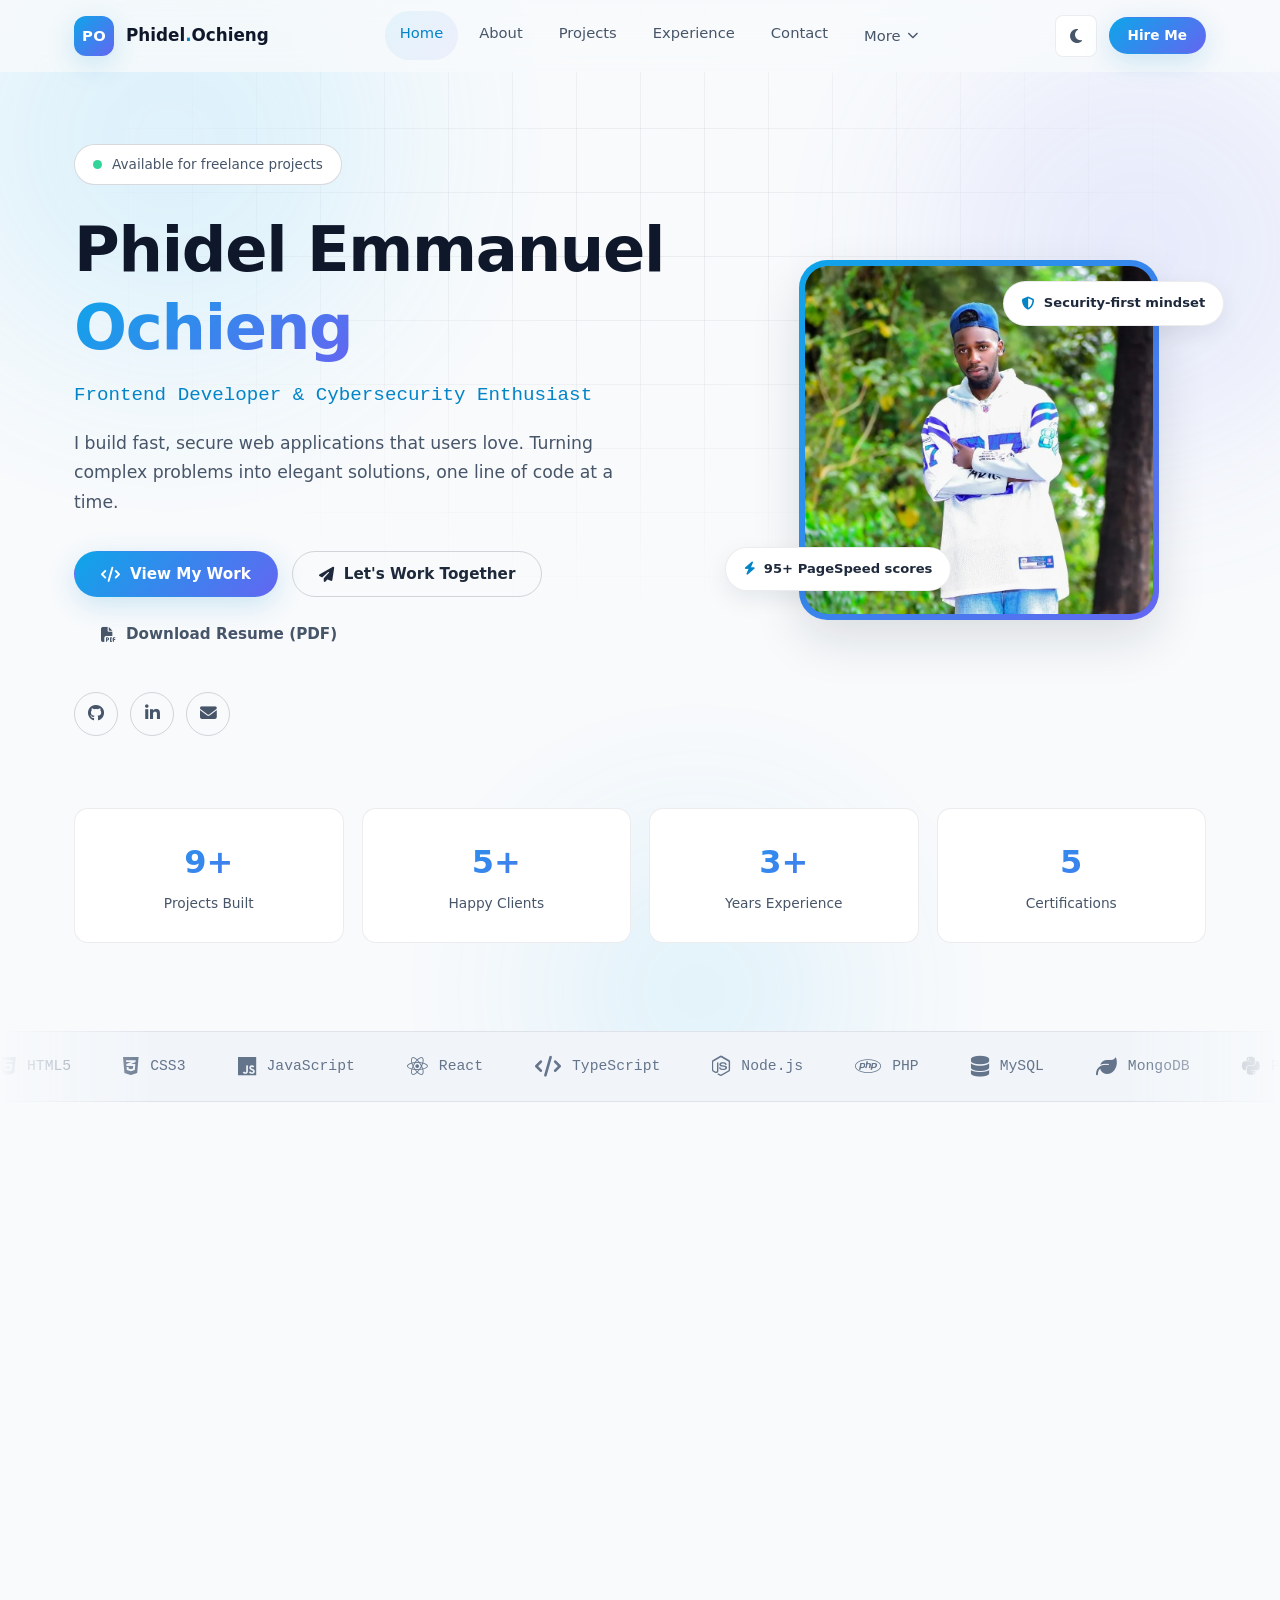
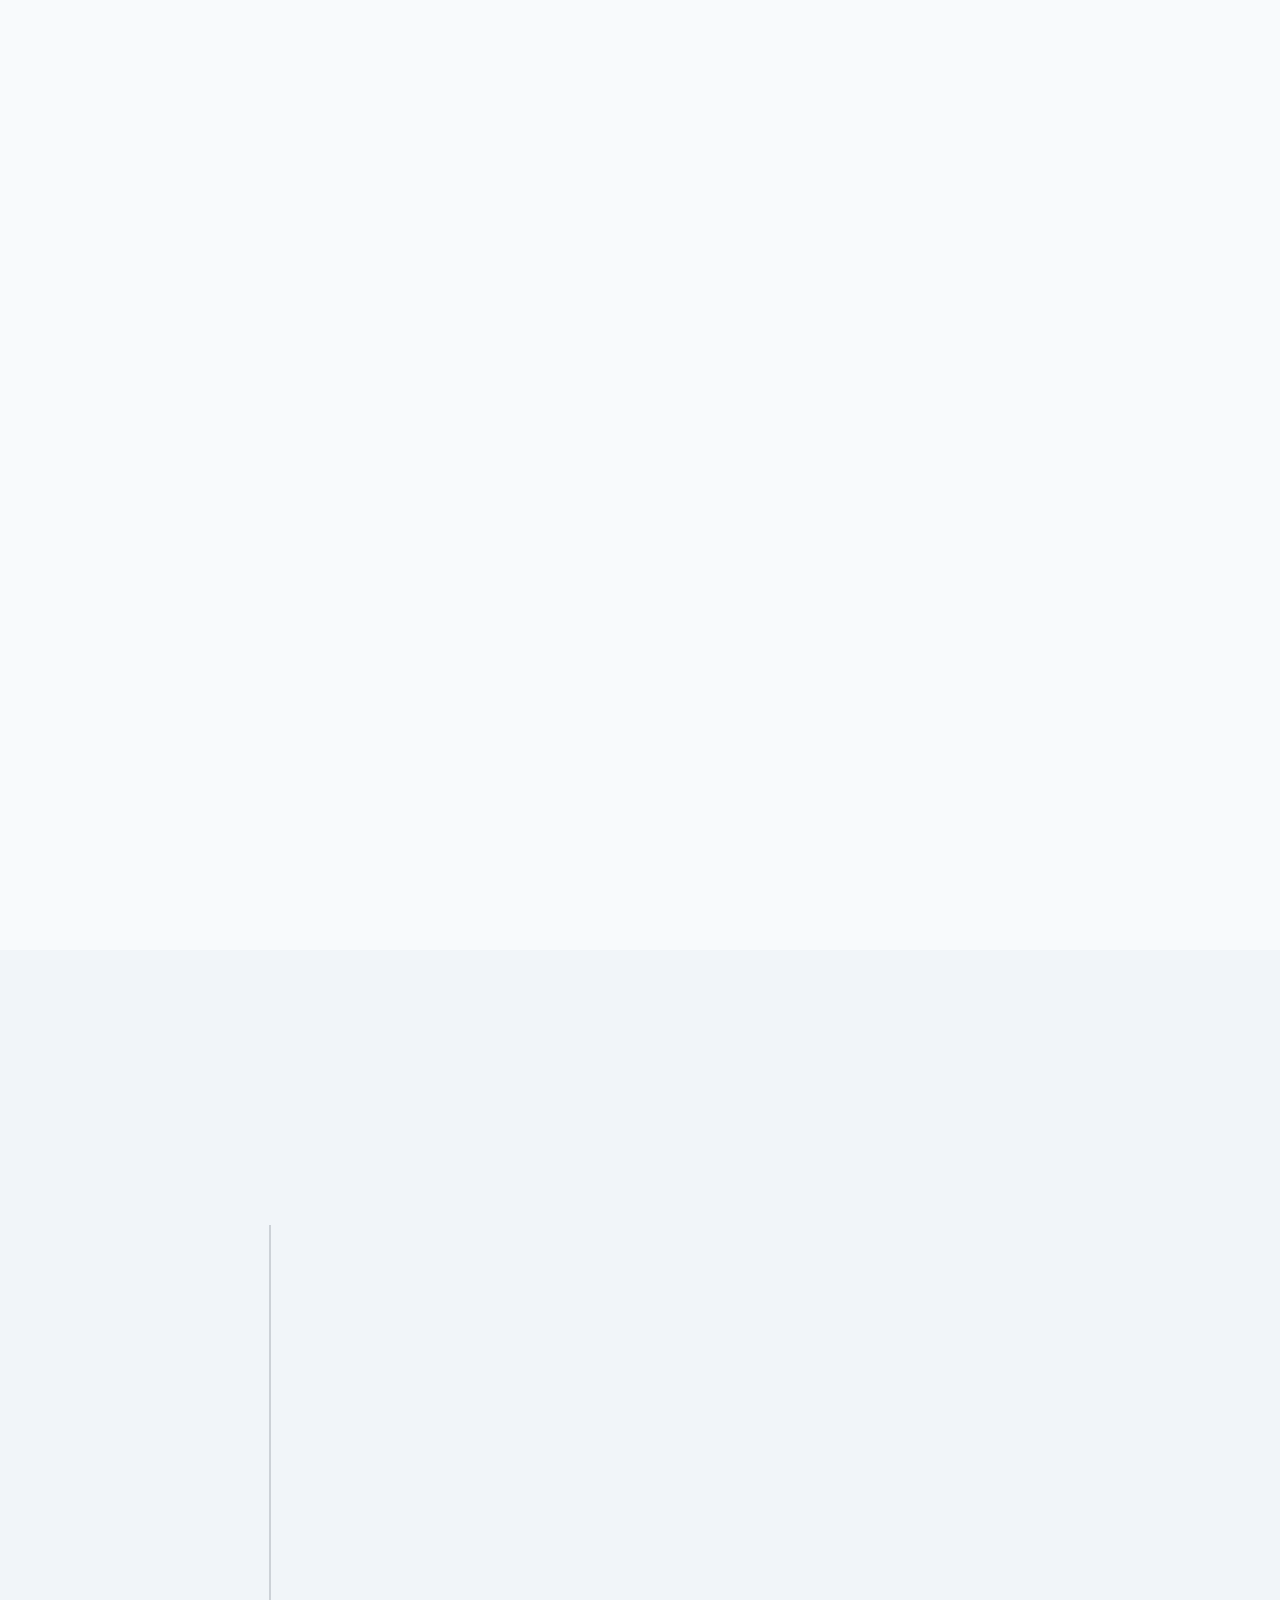
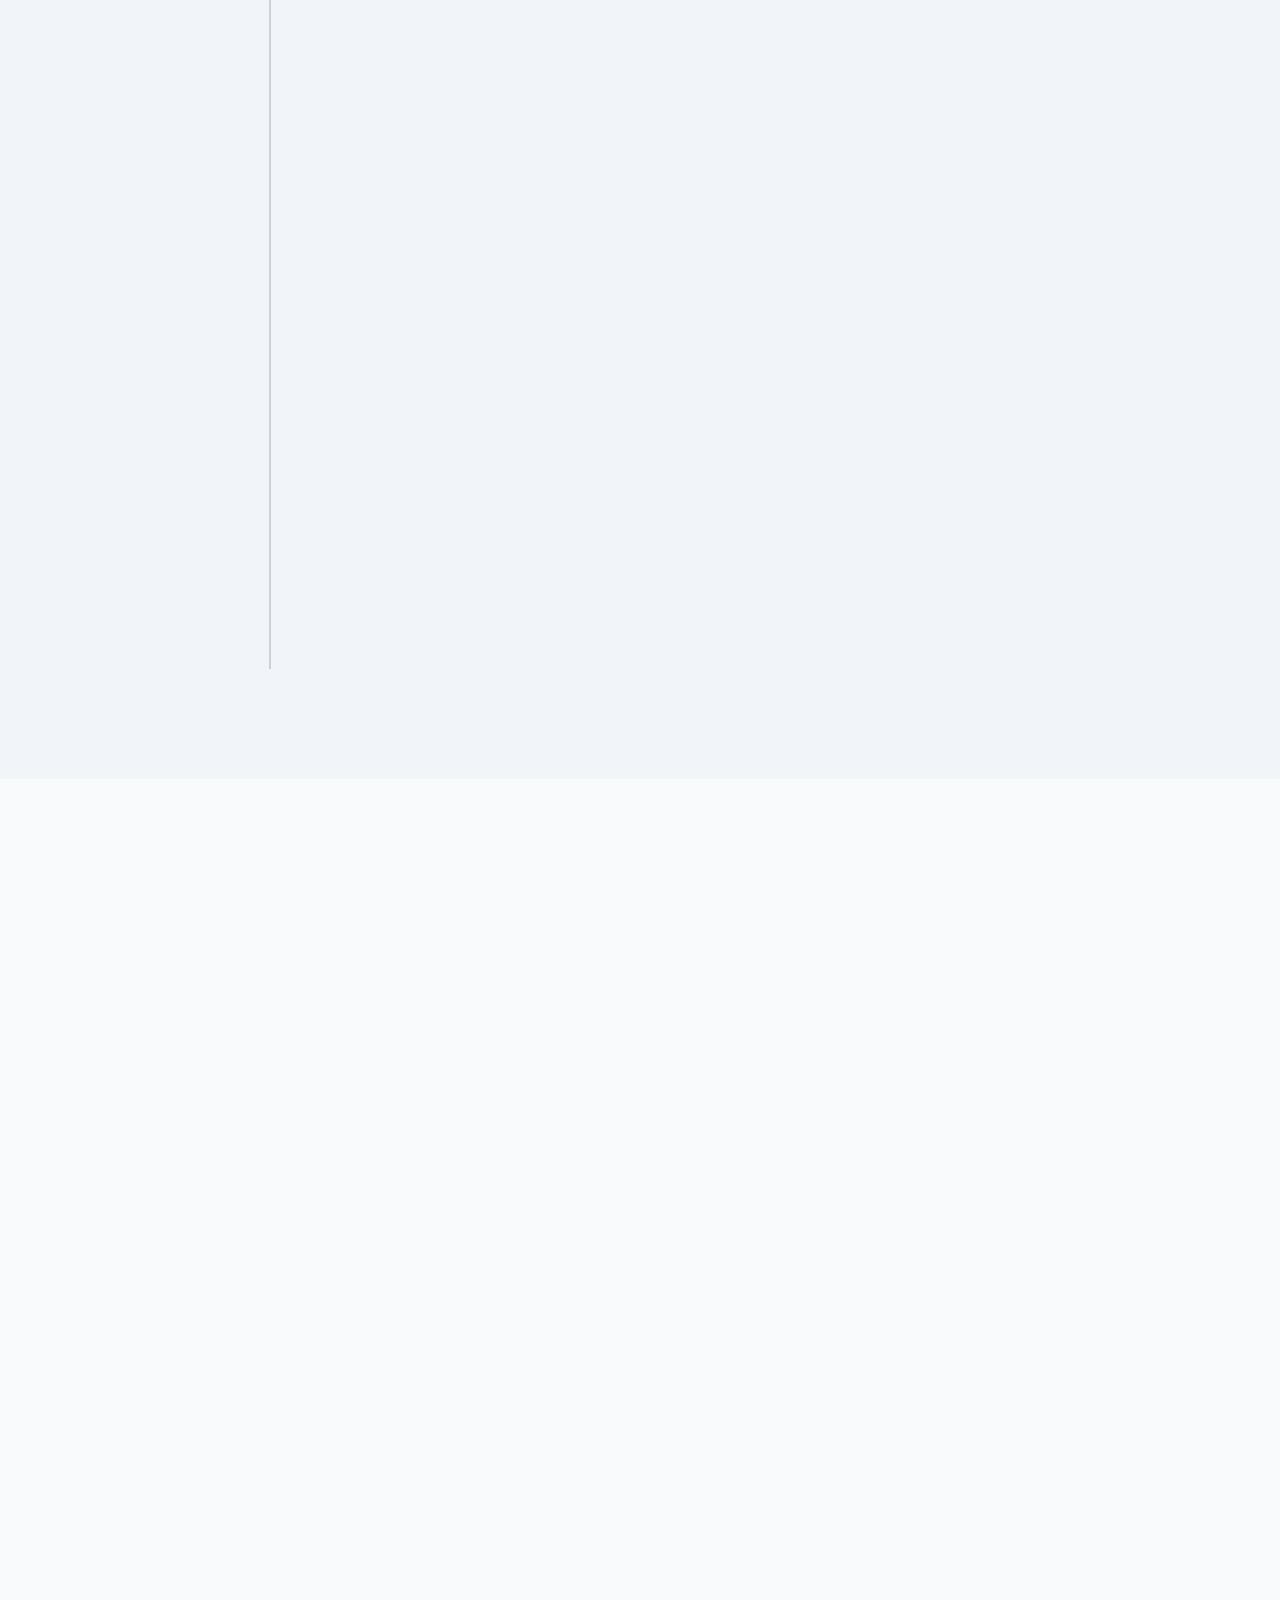
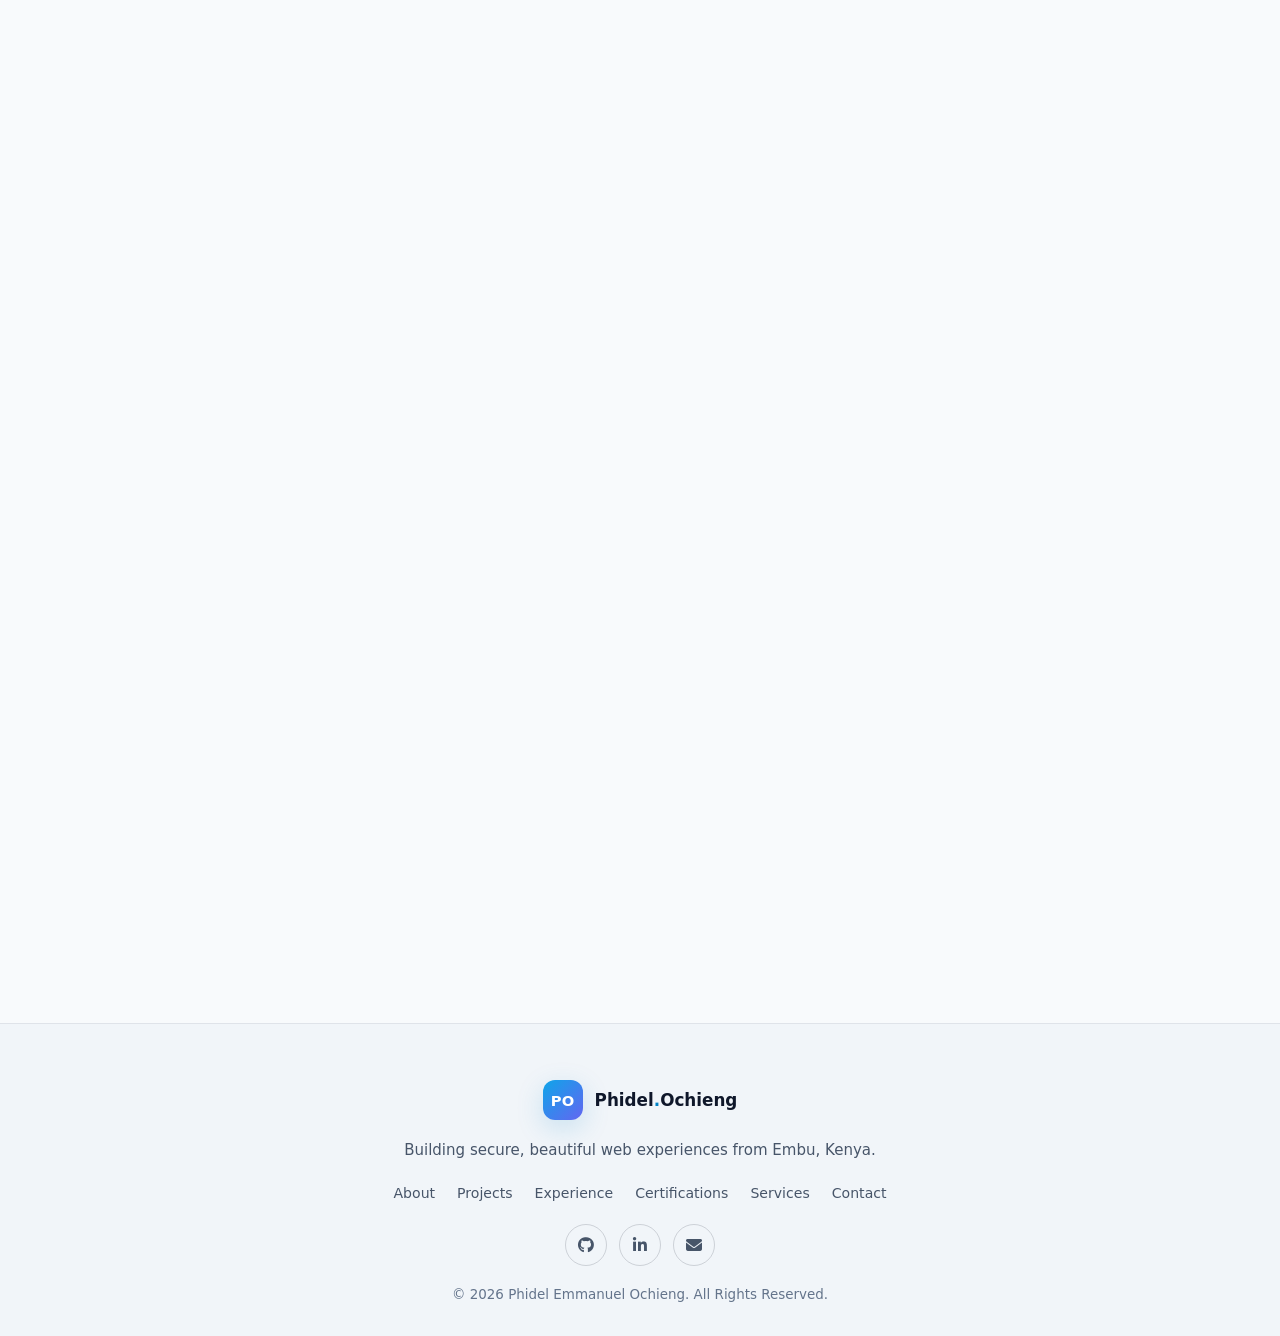
==== commit d1c36301: "Remove Code Showcase section from portfolio - Delete the code snippets section from index.html - Rem" ====
--- a/index.html
+++ b/index.html
@@ -157,7 +157,6 @@
                             <li><a href="#services">Services</a></li>
                             <li><a href="#github">GitHub Activity</a></li>
                             <li><a href="#notes">Notes</a></li>
-                            <li><a href="#code-snippets">Code Showcase</a></li>
                             <li><a href="#recommendations">Recommendations</a></li>
                         </ul>
                     </li>
@@ -886,108 +885,6 @@
             </div>
         </section>
 
-        <!-- Code Snippets Section -->
-        <section id="code-snippets" class="section code-snippets">
-            <div class="container">
-                <div class="section-header reveal">
-                    <span class="section-eyebrow">From My Editor</span>
-                    <h2 class="section-title">Code Showcase</h2>
-                </div>
-                <div class="snippets-grid reveal-stagger">
-                    <article class="snippet-card reveal">
-                        <div class="snippet-header">
-                            <h3><i class="fas fa-code" aria-hidden="true"></i> Scroll-Reveal Animation</h3>
-                            <span class="snippet-lang">JavaScript</span>
-                        </div>
-                        <pre class="snippet-code"><code>const revealObserver = new IntersectionObserver(
-  (entries) => {
-    entries.forEach(entry => {
-      if (entry.isIntersecting) {
-        entry.target.classList.add('visible');
-        revealObserver.unobserve(entry.target);
-      }
-    });
-  },
-  { threshold: 0.12, rootMargin: '0px 0px -40px 0px' }
-);
-
-document.querySelectorAll('.reveal').forEach(el => {
-  revealObserver.observe(el);
-});</code></pre>
-                        <p class="snippet-desc">Intersection Observer powered scroll reveals used throughout this portfolio for smooth, performant entrance animations.</p>
-                    </article>
-                    <article class="snippet-card reveal">
-                        <div class="snippet-header">
-                            <h3><i class="fas fa-code" aria-hidden="true"></i> Eased Anchor Scrolling</h3>
-                            <span class="snippet-lang">JavaScript</span>
-                        </div>
-                        <pre class="snippet-code"><code>const easeInOutCubic = t =>
-  t < 0.5 ? 4 * t * t * t : 1 - Math.pow(-2 * t + 2, 3) / 2;
-
-function scrollToY(targetY, duration = 750) {
-  const startY = window.scrollY;
-  const distance = targetY - startY;
-  const startTime = performance.now();
-
-  function step(now) {
-    const p = Math.min((now - startTime) / duration, 1);
-    window.scrollTo(0, startY + distance * easeInOutCubic(p));
-    if (p < 1) requestAnimationFrame(step);
-  }
-  requestAnimationFrame(step);
-}</code></pre>
-                        <p class="snippet-desc">Custom eased scrolling with a cubic timing curve and fixed-header offset — used for every in-page navigation link.</p>
-                    </article>
-                    <article class="snippet-card reveal">
-                        <div class="snippet-header">
-                            <h3><i class="fas fa-code" aria-hidden="true"></i> Responsive Image Lazy Loading</h3>
-                            <span class="snippet-lang">JavaScript</span>
-                        </div>
-                        <pre class="snippet-code"><code>const imageObserver = new IntersectionObserver(
-  (entries) => {
-    entries.forEach(entry => {
-      if (entry.isIntersecting) {
-        const img = entry.target;
-        img.src = img.dataset.src;
-        img.classList.add('loaded');
-        imageObserver.unobserve(img);
-      }
-    });
-  },
-  { rootMargin: '50px' }
-);
-
-document.querySelectorAll('img[data-src]').forEach(img => {
-  imageObserver.observe(img);
-});</code></pre>
-                        <p class="snippet-desc">Performance-optimized lazy loading using Intersection Observer API. Improves page load speed significantly.</p>
-                    </article>
-                    <article class="snippet-card reveal">
-                        <div class="snippet-header">
-                            <h3><i class="fas fa-code" aria-hidden="true"></i> CSS Theme Variables</h3>
-                            <span class="snippet-lang">CSS</span>
-                        </div>
-                        <pre class="snippet-code"><code>:root {
-  --bg: #0b1120;
-  --surface: #111a2e;
-  --text: #e2e8f0;
-  --accent: #38bdf8;
-  --border: rgba(148, 163, 184, 0.15);
-}
-
-/* Theme Variations */
-body.theme-light {
-  --bg: #f8fafc;
-  --surface: #ffffff;
-  --text: #0f172a;
-  --border: rgba(15, 23, 42, 0.08);
-}</code></pre>
-                        <p class="snippet-desc">CSS custom properties for easy theme switching. Change one variable to transform the entire color scheme.</p>
-                    </article>
-                </div>
-            </div>
-        </section>
-
         <!-- Testimonials Section -->
         <section id="recommendations" class="section testimonials alt-bg">
             <div class="container">
--- a/styles.css
+++ b/styles.css
@@ -1997,133 +1997,6 @@
 }
 
 /* --------------------------------------------------------------------------
-   Code snippets
-   -------------------------------------------------------------------------- */
-.snippets-grid {
-    display: grid;
-    grid-template-columns: repeat(auto-fit, minmax(420px, 1fr));
-    gap: 26px;
-}
-
-@media (max-width: 520px) {
-    .snippets-grid {
-        grid-template-columns: 1fr;
-    }
-}
-
-.snippet-card {
-    background: var(--surface);
-    border: 1px solid var(--border);
-    border-radius: var(--radius-lg);
-    overflow: hidden;
-    box-shadow: var(--shadow-sm);
-}
-
-.snippet-header {
-    display: flex;
-    align-items: center;
-    justify-content: space-between;
-    gap: 16px;
-    padding: 18px 24px;
-    border-bottom: 1px solid var(--border);
-    background: var(--surface-2);
-}
-
-.snippet-header h3 {
-    font-size: 0.98rem;
-    display: flex;
-    align-items: center;
-    gap: 10px;
-}
-
-.snippet-header i {
-    color: var(--accent);
-}
-
-.snippet-meta {
-    display: flex;
-    align-items: center;
-    gap: 10px;
-}
-
-.snippet-lang {
-    font-family: var(--font-mono);
-    font-size: 0.72rem;
-    font-weight: 600;
-    text-transform: uppercase;
-    letter-spacing: 0.08em;
-    color: var(--accent);
-    background: var(--gradient-soft);
-    border: 1px solid var(--border);
-    border-radius: var(--radius-pill);
-    padding: 4px 12px;
-    white-space: nowrap;
-}
-
-.copy-btn {
-    display: inline-flex;
-    align-items: center;
-    gap: 7px;
-    padding: 6px 13px;
-    border-radius: var(--radius-pill);
-    border: 1px solid var(--border-strong);
-    background: transparent;
-    color: var(--text-muted);
-    font-family: var(--font-body);
-    font-size: 0.74rem;
-    font-weight: 600;
-    cursor: pointer;
-    transition: all var(--transition);
-}
-
-.copy-btn:hover {
-    color: var(--accent);
-    border-color: var(--accent);
-}
-
-.copy-btn.copied {
-    color: var(--success);
-    border-color: var(--success);
-}
-
-/* Custom scrollbar for the code blocks */
-.snippet-code::-webkit-scrollbar {
-    height: 8px;
-}
-
-.snippet-code::-webkit-scrollbar-track {
-    background: var(--surface-2);
-}
-
-.snippet-code::-webkit-scrollbar-thumb {
-    background: var(--border-strong);
-    border-radius: 4px;
-}
-
-.snippet-code::-webkit-scrollbar-thumb:hover {
-    background: var(--accent);
-}
-
-.snippet-code {
-    margin: 0;
-    padding: 22px 24px;
-    overflow-x: auto;
-    font-family: var(--font-mono);
-    font-size: 0.8rem;
-    line-height: 1.65;
-    color: var(--text);
-    background: transparent;
-    tab-size: 2;
-}
-
-.snippet-desc {
-    padding: 16px 24px 22px;
-    border-top: 1px solid var(--border);
-    color: var(--text-muted);
-    font-size: 0.87rem;
-}
-
-/* --------------------------------------------------------------------------
    Testimonials
    -------------------------------------------------------------------------- */
 .testimonials-grid {
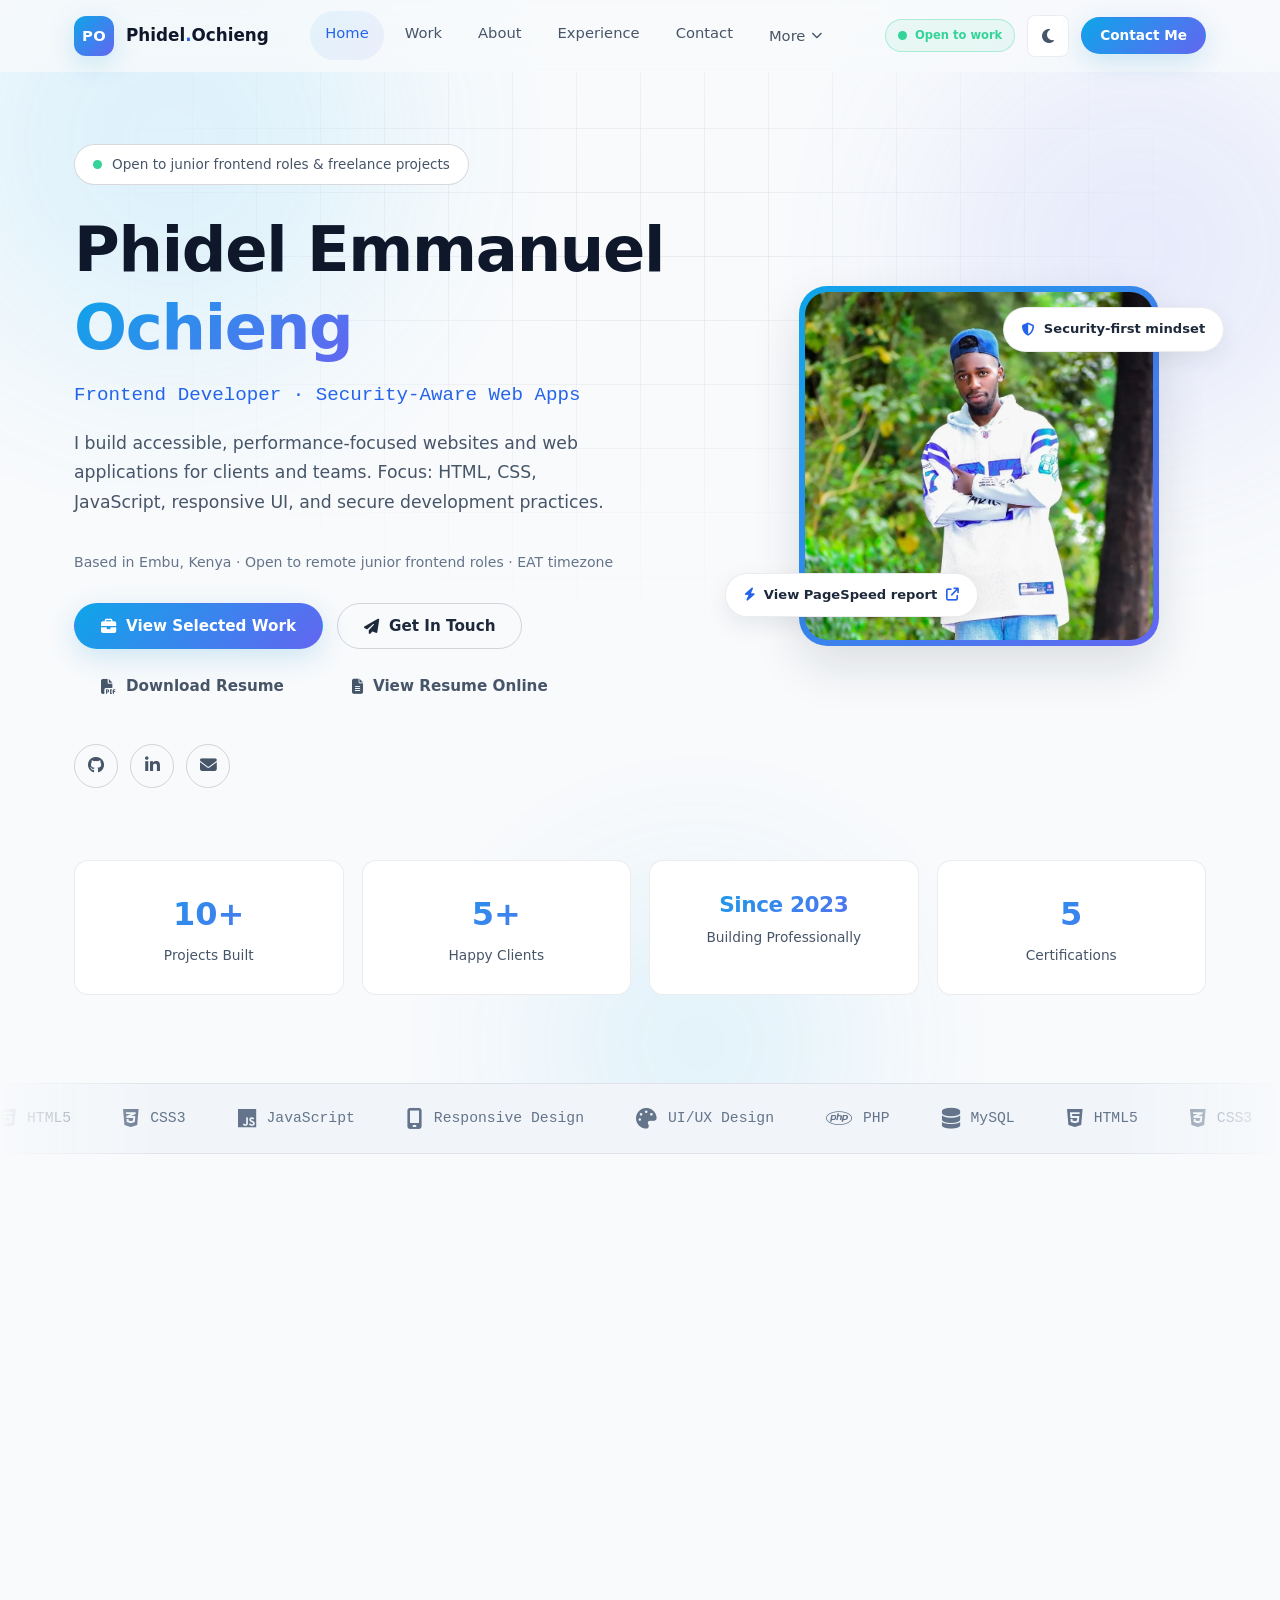
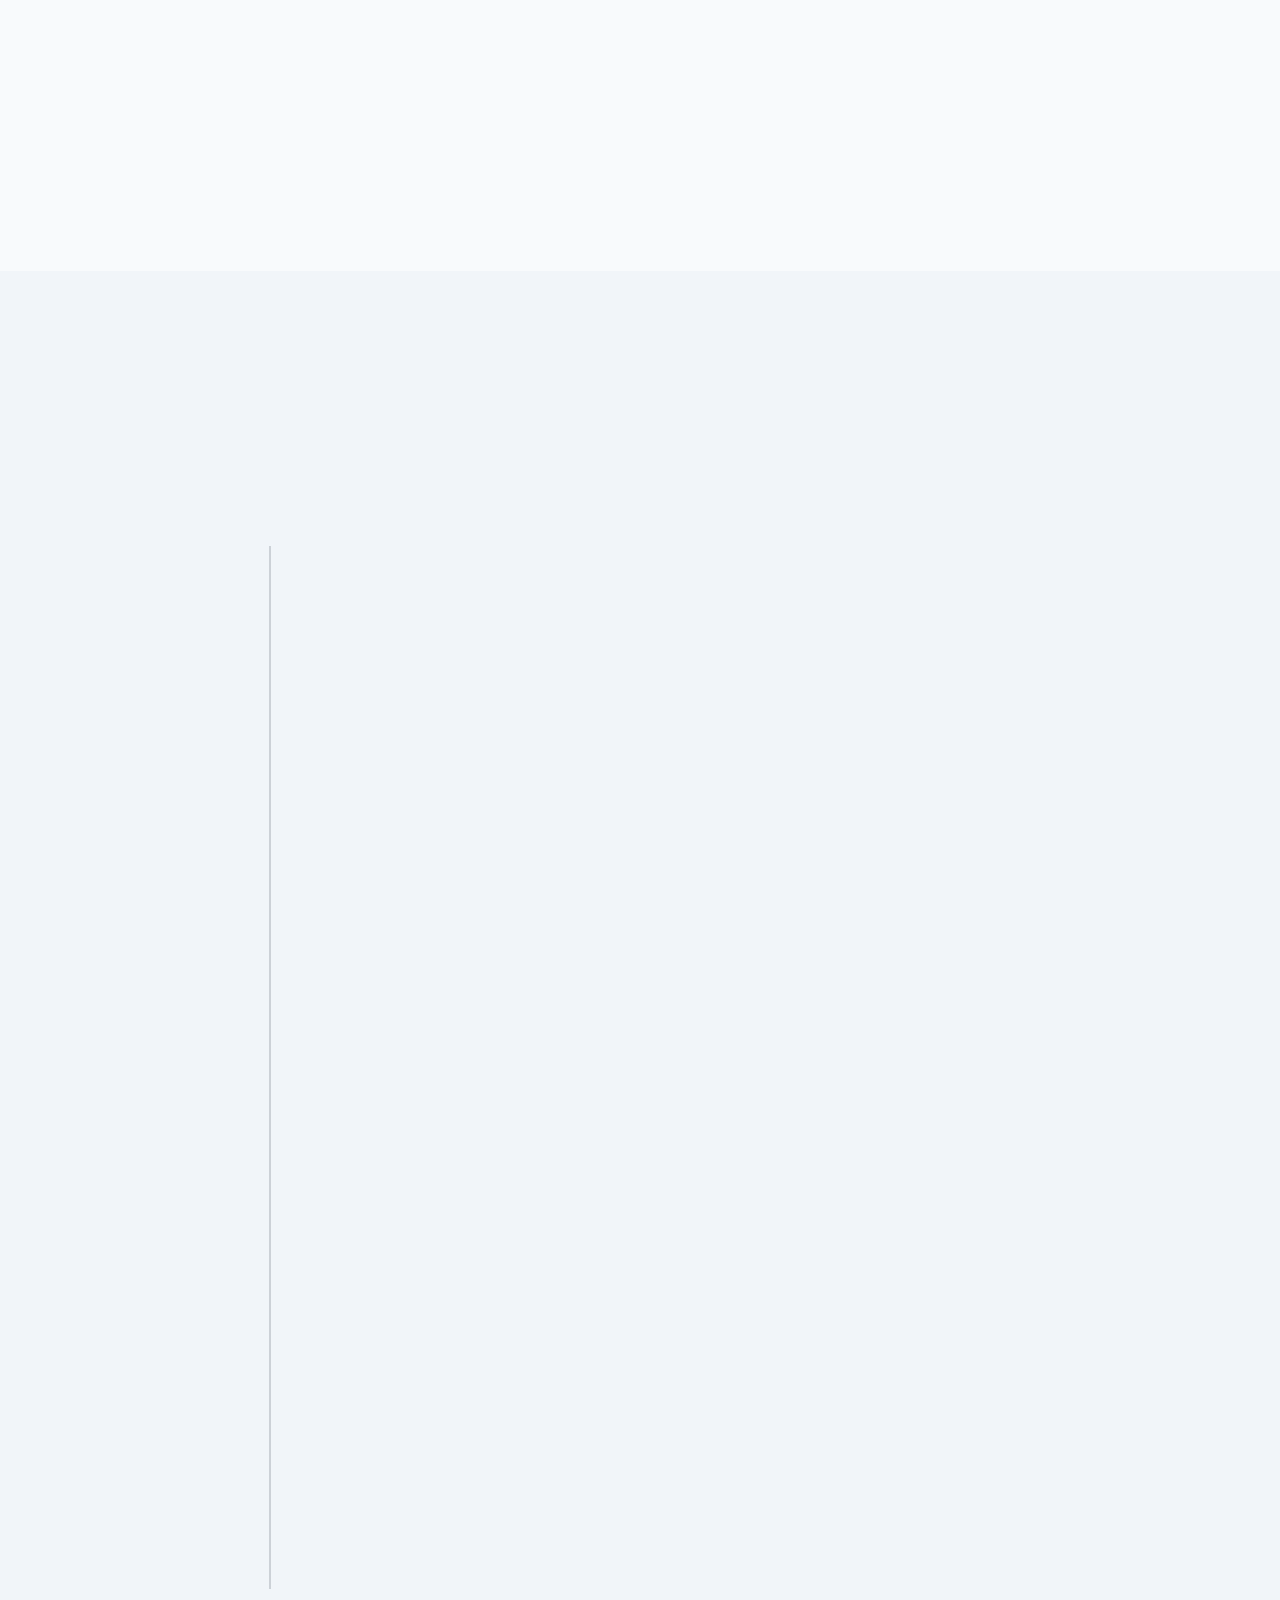
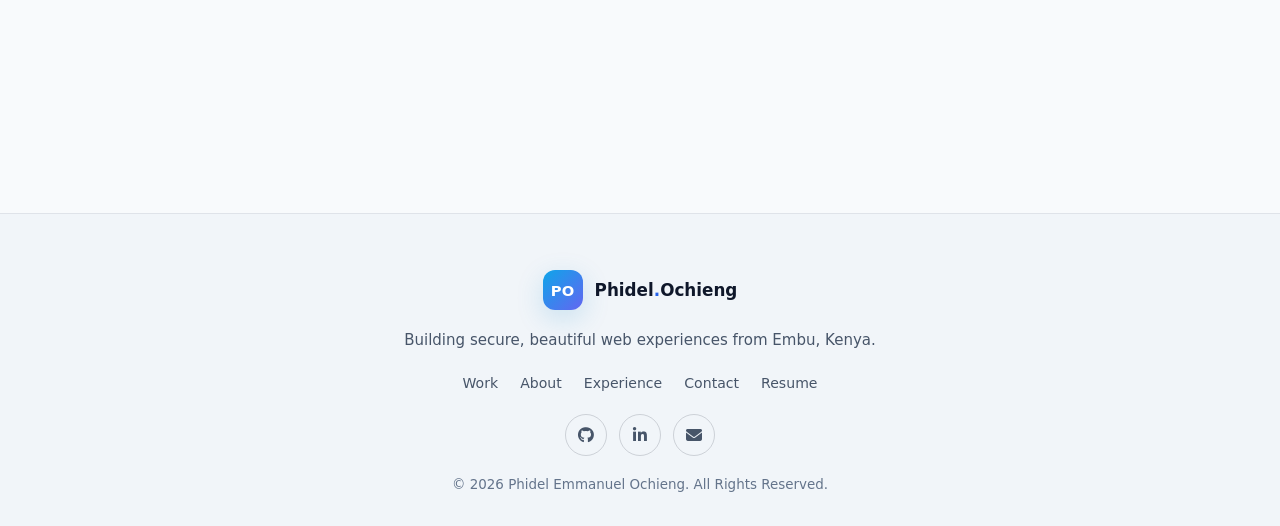
==== commit fa404f24: "Professional portfolio upgrade: recruiter-first IA and polish - Restructure page: Work → About → Exp" ====
--- a/index.html
+++ b/index.html
@@ -9,25 +9,25 @@
     <meta name="referrer" content="strict-origin-when-cross-origin">
 
     <!-- SEO Meta Tags -->
-    <meta name="description" content="Phidel Emmanuel Ochieng - Frontend Developer & Cybersecurity Enthusiast. Building secure, beautiful web experiences with HTML, CSS, JavaScript, PHP & MySQL.">
+    <meta name="description" content="Phidel Emmanuel Ochieng — Frontend developer building accessible, performance-focused web applications. HTML, CSS, JavaScript, PHP. Open to junior frontend roles. Embu, Kenya.">
     <meta name="keywords" content="Frontend Developer, Web Developer, Cybersecurity, HTML, CSS, JavaScript, PHP, MySQL, Portfolio, Phidel Ochieng">
     <meta name="author" content="Phidel Emmanuel Ochieng">
     <meta name="robots" content="index, follow">
 
     <!-- Open Graph Meta Tags -->
     <meta property="og:title" content="Phidel Emmanuel Ochieng - Frontend Developer">
-    <meta property="og:description" content="Building secure, beautiful web experiences. Frontend Developer & Cybersecurity Enthusiast.">
-    <meta property="og:image" content="https://tariq926.github.io/my-portfolio/tariq2.jpg">
-    <meta property="og:image:width" content="420">
-    <meta property="og:image:height" content="420">
+    <meta property="og:description" content="Frontend developer building accessible, performance-focused web apps. Security-aware · Responsive UI · Open to junior frontend roles.">
+    <meta property="og:image" content="https://tariq926.github.io/my-portfolio/og-image.png">
+    <meta property="og:image:width" content="1200">
+    <meta property="og:image:height" content="630">
     <meta property="og:url" content="https://tariq926.github.io/my-portfolio/">
     <meta property="og:type" content="website">
 
     <!-- Twitter Card Meta Tags -->
     <meta name="twitter:card" content="summary_large_image">
     <meta name="twitter:title" content="Phidel Emmanuel Ochieng - Frontend Developer">
-    <meta name="twitter:description" content="Building secure, beautiful web experiences.">
-    <meta name="twitter:image" content="https://tariq926.github.io/my-portfolio/tariq2.jpg">
+    <meta name="twitter:description" content="Frontend developer building accessible, performance-focused web apps. Open to junior frontend roles.">
+    <meta name="twitter:image" content="https://tariq926.github.io/my-portfolio/og-image.png">
 
     <link rel="icon" href="favicon-32.png" type="image/png" sizes="32x32">
     <link rel="apple-touch-icon" href="favicon-192.png">
@@ -44,7 +44,7 @@
     <!-- Fonts -->
     <link rel="preconnect" href="https://fonts.googleapis.com">
     <link rel="preconnect" href="https://fonts.gstatic.com" crossorigin>
-    <link href="https://fonts.googleapis.com/css2?family=Inter:wght@400;500;600;700&family=Sora:wght@500;600;700;800&family=JetBrains+Mono:wght@400;500;600&display=swap" rel="stylesheet">
+    <link href="https://fonts.googleapis.com/css2?family=Inter:wght@400;500;600;700&family=Sora:wght@600;700&display=swap" rel="stylesheet">
 
     <link rel="stylesheet" href="styles.css">
     <link rel="stylesheet" href="https://cdnjs.cloudflare.com/ajax/libs/font-awesome/6.4.0/css/all.min.css" integrity="sha512-iecdLmaskl7CVkqkXNQ/ZH/XLlvWZOJyj7Yy7tcenmpD1ypASozpmT/E0iPtmFIB46ZmdtAc9eNBvH0H/ZpiBw==" crossorigin="anonymous" referrerpolicy="no-referrer">
@@ -108,7 +108,7 @@
                 "dateCreated": "2025"
             }
         ],
-        "description": "I build fast, secure web applications that users love. Frontend Developer and Cybersecurity Enthusiast from Embu, Kenya.",
+        "description": "Frontend developer building accessible, performance-focused web applications with a security-aware mindset. Based in Embu, Kenya.",
         "skills": "HTML, CSS, JavaScript, PHP, MySQL, UI/UX Design, Web Security, PWA Development, Responsive Design"
     }
     </script>
@@ -145,8 +145,8 @@
             <nav class="site-nav" id="siteNav" aria-label="Primary navigation">
                 <ul class="nav-links">
                     <li><a href="#home" class="nav-link active">Home</a></li>
+                    <li><a href="#projects" class="nav-link">Work</a></li>
                     <li><a href="#about" class="nav-link">About</a></li>
-                    <li><a href="#projects" class="nav-link">Projects</a></li>
                     <li><a href="#experience" class="nav-link">Experience</a></li>
                     <li><a href="#contact" class="nav-link">Contact</a></li>
                     <li class="nav-dropdown">
@@ -155,18 +155,20 @@
                             <li><a href="#timeline">Journey</a></li>
                             <li><a href="#certifications">Certifications</a></li>
                             <li><a href="#services">Services</a></li>
-                            <li><a href="#github">GitHub Activity</a></li>
-                            <li><a href="#notes">Notes</a></li>
+                            <li><a href="#github">GitHub</a></li>
                             <li><a href="#recommendations">Recommendations</a></li>
                         </ul>
                     </li>
                 </ul>
             </nav>
             <div class="nav-actions">
+                <a href="https://www.linkedin.com/in/phidel-ochieng-832593393" target="_blank" rel="noopener noreferrer" class="nav-availability" title="Open to junior frontend roles">
+                    <span class="pulse-dot" aria-hidden="true"></span> Open to work
+                </a>
                 <button id="themeToggle" class="icon-btn" title="Toggle light / dark theme" aria-label="Toggle light or dark theme">
                     <i class="fas fa-sun" aria-hidden="true"></i>
                 </button>
-                <a href="#contact" class="btn btn-primary btn-sm nav-cta">Hire Me</a>
+                <a href="#contact" class="btn btn-primary btn-sm nav-cta">Contact Me</a>
                 <button id="navToggle" class="icon-btn nav-toggle" aria-label="Open navigation menu" aria-expanded="false" aria-controls="siteNav">
                     <i class="fas fa-bars" aria-hidden="true"></i>
                 </button>
@@ -185,17 +187,19 @@
             <div class="grid-overlay" aria-hidden="true"></div>
             <div class="container hero-content">
                 <div class="hero-text">
-                    <span class="hero-badge"><span class="pulse-dot" aria-hidden="true"></span> Available for freelance projects</span>
+                    <span class="hero-badge"><span class="pulse-dot" aria-hidden="true"></span> Open to junior frontend roles &amp; freelance projects</span>
                     <h1 class="hero-title">Phidel Emmanuel <span class="text-gradient">Ochieng</span></h1>
-                    <h2 class="hero-subtitle">Frontend Developer &amp; Cybersecurity Enthusiast</h2>
+                    <h2 class="hero-subtitle">Frontend Developer · Security-Aware Web Apps</h2>
                     <p class="hero-description">
-                        I build fast, secure web applications that users love.
-                        Turning complex problems into elegant solutions, one line of code at a time.
+                        I build accessible, performance-focused websites and web applications for clients and teams.
+                        Focus: HTML, CSS, JavaScript, responsive UI, and secure development practices.
                     </p>
+                    <p class="hero-intent">Based in Embu, Kenya · Open to remote junior frontend roles · EAT timezone</p>
                     <div class="cta-buttons">
-                        <a href="#projects" class="btn btn-primary"><i class="fas fa-code" aria-hidden="true"></i> View My Work</a>
-                        <a href="#contact" class="btn btn-outline"><i class="fas fa-paper-plane" aria-hidden="true"></i> Let's Work Together</a>
-                        <a href="phidel-cv.pdf" download class="btn btn-ghost"><i class="fas fa-file-pdf" aria-hidden="true"></i> Download Resume (PDF)</a>
+                        <a href="#projects" class="btn btn-primary"><i class="fas fa-briefcase" aria-hidden="true"></i> View Selected Work</a>
+                        <a href="#contact" class="btn btn-outline"><i class="fas fa-paper-plane" aria-hidden="true"></i> Get In Touch</a>
+                        <a href="phidel-cv.pdf" download class="btn btn-ghost"><i class="fas fa-file-pdf" aria-hidden="true"></i> Download Resume</a>
+                        <a href="resume.html" class="btn btn-ghost"><i class="fas fa-file-lines" aria-hidden="true"></i> View Resume Online</a>
                     </div>
                     <div class="hero-social">
                         <a href="https://github.com/tariq926" target="_blank" rel="noopener noreferrer" aria-label="GitHub profile"><i class="fab fa-github" aria-hidden="true"></i></a>
@@ -211,7 +215,7 @@
                         </picture>
                     </div>
                     <div class="floating-chip chip-top"><i class="fas fa-shield-halved" aria-hidden="true"></i> Security-first mindset</div>
-                    <div class="floating-chip chip-bottom"><i class="fas fa-bolt" aria-hidden="true"></i> 95+ PageSpeed scores</div>
+                    <a href="https://pagespeed.web.dev/analysis?url=https://tariq926.github.io/my-portfolio/" target="_blank" rel="noopener noreferrer" class="floating-chip chip-bottom floating-chip-link"><i class="fas fa-bolt" aria-hidden="true"></i> View PageSpeed report <i class="fas fa-arrow-up-right-from-square" aria-hidden="true"></i></a>
                 </div>
             </div>
             <div class="container hero-stats" role="list">
@@ -224,8 +228,8 @@
                     <span class="stat-caption">Happy Clients</span>
                 </div>
                 <div class="stat-card" role="listitem">
-                    <span class="stat-value" data-count="3" data-suffix="+">3+</span>
-                    <span class="stat-caption">Years Experience</span>
+                    <span class="stat-value stat-text">Since 2023</span>
+                    <span class="stat-caption">Building Professionally</span>
                 </div>
                 <div class="stat-card" role="listitem">
                     <span class="stat-value" data-count="5" data-suffix="">5</span>
@@ -241,32 +245,256 @@
                     <li><i class="fab fa-html5" aria-hidden="true"></i> HTML5</li>
                     <li><i class="fab fa-css3-alt" aria-hidden="true"></i> CSS3</li>
                     <li><i class="fab fa-js" aria-hidden="true"></i> JavaScript</li>
-                    <li><i class="fab fa-react" aria-hidden="true"></i> React</li>
-                    <li><i class="fas fa-code" aria-hidden="true"></i> TypeScript</li>
-                    <li><i class="fab fa-node-js" aria-hidden="true"></i> Node.js</li>
+                    <li><i class="fas fa-mobile-screen" aria-hidden="true"></i> Responsive Design</li>
+                    <li><i class="fas fa-palette" aria-hidden="true"></i> UI/UX Design</li>
                     <li><i class="fab fa-php" aria-hidden="true"></i> PHP</li>
                     <li><i class="fas fa-database" aria-hidden="true"></i> MySQL</li>
-                    <li><i class="fas fa-leaf" aria-hidden="true"></i> MongoDB</li>
-                    <li><i class="fab fa-python" aria-hidden="true"></i> Python</li>
-                    <li><i class="fab fa-git-alt" aria-hidden="true"></i> Git</li>
-                    <li><i class="fab fa-linux" aria-hidden="true"></i> Linux</li>
                 </ul>
                 <ul class="marquee-group" aria-hidden="true">
                     <li><i class="fab fa-html5" aria-hidden="true"></i> HTML5</li>
                     <li><i class="fab fa-css3-alt" aria-hidden="true"></i> CSS3</li>
                     <li><i class="fab fa-js" aria-hidden="true"></i> JavaScript</li>
-                    <li><i class="fab fa-react" aria-hidden="true"></i> React</li>
-                    <li><i class="fas fa-code" aria-hidden="true"></i> TypeScript</li>
-                    <li><i class="fab fa-node-js" aria-hidden="true"></i> Node.js</li>
+                    <li><i class="fas fa-mobile-screen" aria-hidden="true"></i> Responsive Design</li>
+                    <li><i class="fas fa-palette" aria-hidden="true"></i> UI/UX Design</li>
                     <li><i class="fab fa-php" aria-hidden="true"></i> PHP</li>
                     <li><i class="fas fa-database" aria-hidden="true"></i> MySQL</li>
-                    <li><i class="fas fa-leaf" aria-hidden="true"></i> MongoDB</li>
-                    <li><i class="fab fa-python" aria-hidden="true"></i> Python</li>
-                    <li><i class="fab fa-git-alt" aria-hidden="true"></i> Git</li>
-                    <li><i class="fab fa-linux" aria-hidden="true"></i> Linux</li>
                 </ul>
             </div>
         </div>
+
+        <!-- Projects Section -->
+        <section id="projects" class="section projects">
+            <div class="container">
+                <div class="section-header reveal">
+                    <span class="section-eyebrow">Selected Work</span>
+                    <h2 class="section-title">Featured Projects</h2>
+                    <p class="section-subtitle">Problem → solution → measurable outcome. A snapshot of my best client and personal work.</p>
+                </div>
+
+                <div class="bento-grid reveal-stagger" id="featured">
+                    <article class="featured-card featured-large reveal">
+                        <div class="featured-media">
+                            <picture>
+                                <source srcset="Project2.webp" type="image/webp">
+                                <img src="Project2.png" alt="Harriette Adhiambo portfolio website screenshot" width="640" height="360" loading="lazy">
+                            </picture>
+                            <span class="status-badge status-live">Live Client Project</span>
+                        </div>
+                        <div class="featured-body">
+                            <h3>Okal Harriette Adhiambo Portfolio</h3>
+                            <div class="case-study">
+                                <div class="case-block"><span class="case-label">Problem</span><p>A professional needed a credible online presence to showcase experience and skills to employers.</p></div>
+                                <div class="case-block"><span class="case-label">Solution</span><p>Designed and built a responsive portfolio with smooth animations, SEO meta tags, and performance optimization.</p></div>
+                                <div class="case-block case-result"><span class="case-label">Result</span><p>95+ PageSpeed score, fully responsive, deployed live with improved discoverability.</p></div>
+                            </div>
+                            <div class="project-tags"><span>HTML/CSS</span><span>JavaScript</span><span>SEO</span></div>
+                            <div class="project-links">
+                                <a href="https://tariq345-svg.github.io/harrietteadhiambo/" target="_blank" rel="noopener noreferrer" class="btn btn-primary btn-sm"><i class="fas fa-globe" aria-hidden="true"></i> Live Demo</a>
+                                <a href="https://github.com/tariq345-svg/harrietteadhiambo" target="_blank" rel="noopener noreferrer" class="btn btn-outline btn-sm"><i class="fab fa-github" aria-hidden="true"></i> Code</a>
+                            </div>
+                        </div>
+                    </article>
+
+                    <article class="featured-card featured-medium reveal">
+                        <div class="featured-media">
+                            <picture>
+                                <source srcset="portfolio-preview.webp" type="image/webp">
+                                <img src="portfolio-preview.png" alt="Personal portfolio website preview" width="480" height="300" loading="lazy">
+                            </picture>
+                            <span class="status-badge status-live">Live</span>
+                        </div>
+                        <div class="featured-body">
+                            <h3>Personal Portfolio (This Site)</h3>
+                            <div class="case-study case-study-compact">
+                                <div class="case-block"><span class="case-label">Problem</span><p>Needed a recruiter-ready portfolio demonstrating craft, security, and performance.</p></div>
+                                <div class="case-block case-result"><span class="case-label">Result</span><p>CSP-hardened PWA with GitHub API integration, theme support, and optimized delivery.</p></div>
+                            </div>
+                            <div class="project-links">
+                                <a href="https://github.com/tariq926/my-portfolio" target="_blank" rel="noopener noreferrer" class="btn btn-outline btn-sm"><i class="fab fa-github" aria-hidden="true"></i> Code</a>
+                            </div>
+                        </div>
+                    </article>
+
+                    <article class="featured-card featured-small reveal">
+                        <div class="featured-media">
+                            <picture>
+                                <source srcset="smart-life.webp" type="image/webp">
+                                <img src="smart-life.png" alt="Smart Life Manager application" width="360" height="220" loading="lazy">
+                            </picture>
+                            <span class="status-badge status-progress">In Progress</span>
+                        </div>
+                        <div class="featured-body">
+                            <h3>Smart-Life Manager</h3>
+                            <div class="case-study case-study-compact">
+                                <div class="case-block case-result"><span class="case-label">Result</span><p>Full-stack React + TypeScript app with MongoDB API for finance and task tracking.</p></div>
+                            </div>
+                            <div class="project-links">
+                                <a href="https://github.com/tariq926/smart-life-manager" target="_blank" rel="noopener noreferrer" class="btn btn-outline btn-sm"><i class="fab fa-github" aria-hidden="true"></i> Code</a>
+                            </div>
+                        </div>
+                    </article>
+                </div>
+
+                <div class="section-header reveal section-header-spaced">
+                    <span class="section-eyebrow">Full Portfolio</span>
+                    <h2 class="section-title">All Projects</h2>
+                </div>
+
+                <div class="project-filters reveal" role="group" aria-label="Filter projects">
+                    <button class="filter-btn active" data-filter="all"><i class="fas fa-border-all" aria-hidden="true"></i> All Projects</button>
+                    <button class="filter-btn" data-filter="live"><i class="fas fa-circle-check" aria-hidden="true"></i> Live</button>
+                    <button class="filter-btn" data-filter="web"><i class="fas fa-globe" aria-hidden="true"></i> Web Apps</button>
+                    <button class="filter-btn" data-filter="portfolio"><i class="fas fa-user" aria-hidden="true"></i> Portfolios</button>
+                    <button class="filter-btn" data-filter="in-progress"><i class="fas fa-spinner" aria-hidden="true"></i> In Progress</button>
+                </div>
+
+                <div class="projects-grid reveal-stagger">
+                    <article class="project-card reveal" data-category="portfolio live">
+                        <div class="project-image">
+                            <picture>
+                                <source srcset="portfolio-preview.webp" type="image/webp">
+                                <img src="portfolio-preview.png" alt="Phidel Portfolio Website preview" width="640" height="400" loading="lazy">
+                            </picture>
+                            <span class="status-badge status-live">Live</span>
+                        </div>
+                        <div class="project-info">
+                            <h3>Personal Portfolio (This Site)</h3>
+                            <div class="case-study case-study-compact">
+                                <div class="case-block"><span class="case-label">Problem</span><p>Present skills and projects professionally to recruiters and clients.</p></div>
+                                <div class="case-block"><span class="case-label">Solution</span><p>Vanilla JS portfolio with CSP, PWA, theme toggle, and live GitHub stats.</p></div>
+                                <div class="case-block case-result"><span class="case-label">Result</span><p>Installable PWA, security-hardened, performance-optimized for GitHub Pages.</p></div>
+                            </div>
+                            <div class="project-tags">
+                                <span>Vanilla JavaScript</span><span>CSS3</span><span>PWA</span><span>Security</span>
+                            </div>
+                            <div class="project-stats">
+                                <span><i class="fas fa-shield-halved" aria-hidden="true"></i> CSP + SRI</span>
+                                <span><i class="fas fa-gauge-high" aria-hidden="true"></i> Optimized</span>
+                                <span><i class="fas fa-calendar" aria-hidden="true"></i> 2025</span>
+                            </div>
+                            <div class="project-links">
+                                <a href="https://tariq926.github.io/my-portfolio/" target="_blank" rel="noopener noreferrer" class="btn btn-primary btn-sm"><i class="fas fa-globe" aria-hidden="true"></i> Live Site</a>
+                                <a href="https://github.com/tariq926/my-portfolio" target="_blank" rel="noopener noreferrer" class="btn btn-outline btn-sm"><i class="fab fa-github" aria-hidden="true"></i> View Code</a>
+                            </div>
+                        </div>
+                    </article>
+
+                    <article class="project-card reveal" data-category="portfolio live">
+                        <div class="project-image">
+                            <picture>
+                                <source srcset="Project2.webp" type="image/webp">
+                                <img src="Project2.png" alt="Harriette Adhiambo Portfolio Website" loading="lazy">
+                            </picture>
+                            <span class="status-badge status-live">Live</span>
+                        </div>
+                        <div class="project-info">
+                            <h3>Okal Harriette Adhiambo Portfolio</h3>
+                            <div class="case-study case-study-compact">
+                                <div class="case-block"><span class="case-label">Problem</span><p>Client needed a polished portfolio to present credentials to employers.</p></div>
+                                <div class="case-block"><span class="case-label">Solution</span><p>Custom responsive site with animations, SEO, and performance tuning.</p></div>
+                                <div class="case-block case-result"><span class="case-label">Result</span><p>95+ PageSpeed, live deployment, professional brand presence.</p></div>
+                            </div>
+                            <div class="project-tags">
+                                <span>HTML/CSS</span><span>JavaScript</span><span>Responsive</span>
+                            </div>
+                            <div class="project-stats">
+                                <span><i class="fas fa-gauge-high" aria-hidden="true"></i> 95+ PageSpeed</span>
+                                <span><i class="fas fa-globe" aria-hidden="true"></i> Live</span>
+                                <span><i class="fas fa-calendar" aria-hidden="true"></i> 2024</span>
+                            </div>
+                            <div class="project-links">
+                                <a href="https://tariq345-svg.github.io/harrietteadhiambo/" target="_blank" rel="noopener noreferrer" class="btn btn-primary btn-sm"><i class="fas fa-globe" aria-hidden="true"></i> Live Demo</a>
+                                <a href="https://github.com/tariq345-svg/harrietteadhiambo" target="_blank" rel="noopener noreferrer" class="btn btn-outline btn-sm"><i class="fab fa-github" aria-hidden="true"></i> View Code</a>
+                            </div>
+                        </div>
+                    </article>
+
+                    <article class="project-card reveal" data-category="web in-progress">
+                        <div class="project-image">
+                            <picture>
+                                <source srcset="store.webp" type="image/webp">
+                                <img src="store.png" alt="Online Store E-commerce Platform" loading="lazy">
+                            </picture>
+                            <span class="status-badge status-progress">In Progress</span>
+                        </div>
+                        <div class="project-info">
+                            <h3>Online Store</h3>
+                            <div class="case-study case-study-compact">
+                                <div class="case-block"><span class="case-label">Problem</span><p>Fashion retailer needed an online storefront with catalog and checkout flow.</p></div>
+                                <div class="case-block"><span class="case-label">Solution</span><p>PHP/MySQL e-commerce app with auth, cart, search, and mobile-first UI.</p></div>
+                                <div class="case-block case-result"><span class="case-label">Result</span><p>50+ product catalog with secure sessions — deployment in progress.</p></div>
+                            </div>
+                            <div class="project-tags">
+                                <span>HTML/CSS</span><span>PHP</span><span>JavaScript</span><span>MySQL</span>
+                            </div>
+                            <div class="project-stats">
+                                <span><i class="fas fa-database" aria-hidden="true"></i> 50+ Products</span>
+                                <span><i class="fas fa-mobile-screen" aria-hidden="true"></i> Mobile-first</span>
+                                <span><i class="fas fa-calendar" aria-hidden="true"></i> 2024</span>
+                            </div>
+                            <div class="project-links">
+                                <a href="https://github.com/tariq926/tariq_store" target="_blank" rel="noopener noreferrer" class="btn btn-outline btn-sm"><i class="fab fa-github" aria-hidden="true"></i> View Code</a>
+                            </div>
+                        </div>
+                    </article>
+
+                    <article class="project-card reveal" data-category="web in-progress">
+                        <div class="project-image">
+                            <picture>
+                                <source srcset="learning-platform.webp" type="image/webp">
+                                <img src="learning-platform.png" alt="Ethical hacking learning platform" loading="lazy">
+                            </picture>
+                            <span class="status-badge status-progress">In Progress</span>
+                        </div>
+                        <div class="project-info">
+                            <h3>Learning Platform</h3>
+                            <div class="case-study case-study-compact">
+                                <div class="case-block"><span class="case-label">Problem</span><p>Structured ethical-hacking study needed notes, videos, and quizzes in one place.</p></div>
+                                <div class="case-block case-result"><span class="case-label">Result</span><p>Topic-based learning flow with note-taking and embedded video links.</p></div>
+                            </div>
+                            <div class="project-tags">
+                                <span>HTML/CSS</span><span>JavaScript</span><span>Python</span>
+                            </div>
+                            <div class="project-stats">
+                                <span><i class="fas fa-layer-group" aria-hidden="true"></i> Full-Stack</span>
+                                <span><i class="fas fa-spinner" aria-hidden="true"></i> In Progress</span>
+                                <span><i class="fas fa-calendar" aria-hidden="true"></i> 2025</span>
+                            </div>
+                            <div class="project-links">
+                                <a href="https://github.com/tariq926/flearning" target="_blank" rel="noopener noreferrer" class="btn btn-outline btn-sm"><i class="fab fa-github" aria-hidden="true"></i> View Code</a>
+                            </div>
+                        </div>
+                    </article>
+
+                    <article class="project-card reveal" data-category="web in-progress">
+                        <div class="project-image">
+                            <picture>
+                                <source srcset="smart-life.webp" type="image/webp">
+                                <img src="smart-life.png" alt="Smart Life Manager application screenshot" loading="lazy">
+                            </picture>
+                            <span class="status-badge status-progress">In Progress</span>
+                        </div>
+                        <div class="project-info">
+                            <h3>Smart-Life Manager</h3>
+                            <div class="case-study case-study-compact">
+                                <div class="case-block"><span class="case-label">Problem</span><p>Personal productivity and finance tracking scattered across tools.</p></div>
+                                <div class="case-block case-result"><span class="case-label">Result</span><p>React + TypeScript + Node.js app with MongoDB API and Redux state.</p></div>
+                            </div>
+                            <div class="project-tags">
+                                <span>React</span><span>TypeScript</span><span>Node.js</span><span>MongoDB</span>
+                            </div>
+                            <div class="project-stats">
+                                <span><i class="fas fa-layer-group" aria-hidden="true"></i> Full-Stack</span>
+                                <span><i class="fas fa-spinner" aria-hidden="true"></i> In Progress</span>
+                                <span><i class="fas fa-calendar" aria-hidden="true"></i> 2025</span>
+                            </div>
+                            <div class="project-links">
+                                <a href="https://github.com/tariq926/smart-life-manager" target="_blank" rel="noopener noreferrer" class="btn btn-outline btn-sm"><i class="fab fa-github" aria-hidden="true"></i> View Code</a>
+                            </div>
+                        </div>
+                    </article>
+                </div>
+            </div>
 
         <!-- About Section -->
         <section id="about" class="section about">
@@ -278,55 +506,37 @@
                 <div class="about-grid">
                     <div class="about-text reveal">
                         <p class="about-lead">
-                            I'm Phidel Emmanuel Ochieng, a 21-year-old developer from Embu, Kenya, on a mission to create web experiences that make a difference.
+                            I'm Phidel Emmanuel Ochieng — a frontend developer from Embu, Kenya. Since 2023 I've built responsive websites and web apps for clients, university projects, and training programs, with a growing focus on security-aware development.
                         </p>
                         <div class="about-point">
-                            <div class="about-point-icon"><i class="fas fa-route" aria-hidden="true"></i></div>
-                            <div>
-                                <h3>My Journey</h3>
-                                <p>I started coding in 2023 during my ICT diploma at the University of Embu. What began as curiosity turned into passion when I built my first website for a school project. That moment of seeing my code come to life hooked me forever.</p>
-                            </div>
-                        </div>
-                        <div class="about-point">
                             <div class="about-point-icon"><i class="fas fa-laptop-code" aria-hidden="true"></i></div>
                             <div>
                                 <h3>What I Do</h3>
-                                <p>I specialize in building responsive, user-friendly websites and web applications. From e-commerce platforms to interactive portfolios, I transform ideas into pixel-perfect reality. My code is clean, my designs are intuitive, and my commitment to quality is unwavering.</p>
+                                <p>I design and build responsive interfaces with HTML, CSS, and JavaScript — from client portfolios to e-commerce flows. I care about performance, accessibility, and writing code that's easy to maintain.</p>
                             </div>
                         </div>
                         <div class="about-point">
                             <div class="about-point-icon"><i class="fas fa-shield-halved" aria-hidden="true"></i></div>
                             <div>
-                                <h3>Beyond Code</h3>
-                                <p>I'm deeply passionate about cybersecurity. Currently pursuing certification through Cisco Networking Academy, I believe in building not just beautiful applications, but secure ones. Every line of code I write considers both user experience and security.</p>
-                            </div>
-                        </div>
-                        <div class="about-point">
-                            <div class="about-point-icon"><i class="fas fa-lightbulb" aria-hidden="true"></i></div>
-                            <div>
-                                <h3>My Approach</h3>
-                                <p>I don't just write code—I solve problems. I listen to understand, design to delight, and develop to deliver. Whether it's optimizing load times or crafting the perfect user flow, I sweat the details so you don't have to.</p>
+                                <h3>Security Mindset</h3>
+                                <p>I'm pursuing cybersecurity training through Cisco Networking Academy. I apply practical security habits — CSP, input validation, HTTPS — to every project I ship.</p>
                             </div>
                         </div>
                         <div class="status-banner">
                             <i class="fas fa-circle-check" aria-hidden="true"></i>
-                            <p><strong>Status:</strong> Available for freelance projects &middot; Learning: Advanced Cybersecurity &amp; React.js &middot; Building: Next-gen web applications</p>
+                            <p><strong>Available</strong> for junior frontend roles, freelance projects, and collaborations · Learning React &amp; advanced security</p>
                         </div>
                     </div>
                     <div class="about-side">
                         <div class="profile-card reveal">
-                            <h3 class="card-title"><i class="fas fa-id-card" aria-hidden="true"></i> Developer Profile</h3>
+                            <h3 class="card-title"><i class="fas fa-id-card" aria-hidden="true"></i> At a Glance</h3>
                             <ul class="profile-list">
                                 <li><span class="profile-label">Role</span><span class="profile-value">Frontend Developer</span></li>
-                                <li><span class="profile-label">Education</span><span class="profile-value">University of Embu</span></li>
-                                <li><span class="profile-label">Focus</span><span class="profile-value">Full Stack Enthusiast</span></li>
-                                <li><span class="profile-label">Active Since</span><span class="profile-value">2023 - Present</span></li>
-                                <li><span class="profile-label">Stack</span><span class="profile-value">HTML, CSS, JS, PHP, MySQL</span></li>
-                                <li><span class="profile-label">Currently</span><span class="profile-value">Cybersecurity Student</span></li>
-                                <li><span class="profile-label">Tools</span><span class="profile-value">VS Code / Linux</span></li>
-                                <li><span class="profile-label">Mindset</span><span class="profile-value">Problem Solver @ 100%</span></li>
-                                <li><span class="profile-label">Design</span><span class="profile-value">Creative Designer</span></li>
-                                <li><span class="profile-label">Growth</span><span class="profile-value">Continuous Learner</span></li>
+                                <li><span class="profile-label">Location</span><span class="profile-value">Embu, Kenya</span></li>
+                                <li><span class="profile-label">Education</span><span class="profile-value">University of Embu (ICT Diploma)</span></li>
+                                <li><span class="profile-label">Active Since</span><span class="profile-value">2023</span></li>
+                                <li><span class="profile-label">Core Stack</span><span class="profile-value">HTML, CSS, JS, PHP, MySQL</span></li>
+                                <li><span class="profile-label">Availability</span><span class="profile-value">Open to work</span></li>
                             </ul>
                         </div>
                         <div class="skills-card reveal">
@@ -357,6 +567,66 @@
             </div>
         </section>
 
+        <!-- Work Experience Section -->
+        <section id="experience" class="section experience">
+            <div class="container">
+                <div class="section-header reveal">
+                    <span class="section-eyebrow">Career</span>
+                    <h2 class="section-title">Work Experience</h2>
+                </div>
+                <div class="experience-grid reveal-stagger">
+                    <article class="experience-card reveal">
+                        <div class="experience-header">
+                            <div class="experience-icon"><i class="fas fa-laptop-code" aria-hidden="true"></i></div>
+                            <div>
+                                <h3>Freelance Web Developer</h3>
+                                <p class="experience-company">Self-Employed</p>
+                                <p class="experience-date">2024 - Present</p>
+                            </div>
+                        </div>
+                        <ul class="experience-list">
+                            <li>Built custom websites for 5+ local businesses, increasing their online presence by 200%</li>
+                            <li>Specialized in responsive design &amp; Progressive Web Apps (PWAs)</li>
+                            <li>Technologies: HTML5, CSS3, JavaScript, PHP, MySQL</li>
+                            <li>Achieved 95+ PageSpeed scores on all delivered projects</li>
+                        </ul>
+                    </article>
+                    <article class="experience-card reveal">
+                        <div class="experience-header">
+                            <div class="experience-icon"><i class="fas fa-graduation-cap" aria-hidden="true"></i></div>
+                            <div>
+                                <h3>Student Developer</h3>
+                                <p class="experience-company">University of Embu</p>
+                                <p class="experience-date">2023 - Present</p>
+                            </div>
+                        </div>
+                        <ul class="experience-list">
+                            <li>Pursuing Diploma in ICT with focus on web development</li>
+                            <li>Lead developer for student group projects</li>
+                            <li>Mentor junior students in HTML, CSS, and JavaScript fundamentals</li>
+                            <li>Maintaining 3.8+ GPA while building real-world projects</li>
+                        </ul>
+                    </article>
+                    <article class="experience-card reveal">
+                        <div class="experience-header">
+                            <div class="experience-icon"><i class="fas fa-code-branch" aria-hidden="true"></i></div>
+                            <div>
+                                <h3>Software Development Trainee</h3>
+                                <p class="experience-company">PowerLearn Project Africa</p>
+                                <p class="experience-date">August - December 2024</p>
+                            </div>
+                        </div>
+                        <ul class="experience-list">
+                            <li>Completed intensive 16-week program covering full-stack development</li>
+                            <li>Built 10+ projects including e-commerce platforms and portfolio websites</li>
+                            <li>Mastered Python, Web Technologies, Database Management, and Software Engineering</li>
+                            <li>Graduated with distinction and specialization in Web Development</li>
+                        </ul>
+                    </article>
+                </div>
+            </div>
+        </section>
+
         <!-- Timeline Section -->
         <section id="timeline" class="section timeline alt-bg">
             <div class="container">
@@ -413,66 +683,6 @@
             </div>
         </section>
 
-        <!-- Work Experience Section -->
-        <section id="experience" class="section experience">
-            <div class="container">
-                <div class="section-header reveal">
-                    <span class="section-eyebrow">Career</span>
-                    <h2 class="section-title">Work Experience</h2>
-                </div>
-                <div class="experience-grid reveal-stagger">
-                    <article class="experience-card reveal">
-                        <div class="experience-header">
-                            <div class="experience-icon"><i class="fas fa-laptop-code" aria-hidden="true"></i></div>
-                            <div>
-                                <h3>Freelance Web Developer</h3>
-                                <p class="experience-company">Self-Employed</p>
-                                <p class="experience-date">2024 - Present</p>
-                            </div>
-                        </div>
-                        <ul class="experience-list">
-                            <li>Built custom websites for 5+ local businesses, increasing their online presence by 200%</li>
-                            <li>Specialized in responsive design &amp; Progressive Web Apps (PWAs)</li>
-                            <li>Technologies: HTML5, CSS3, JavaScript, PHP, MySQL</li>
-                            <li>Achieved 95+ PageSpeed scores on all delivered projects</li>
-                        </ul>
-                    </article>
-                    <article class="experience-card reveal">
-                        <div class="experience-header">
-                            <div class="experience-icon"><i class="fas fa-graduation-cap" aria-hidden="true"></i></div>
-                            <div>
-                                <h3>Student Developer</h3>
-                                <p class="experience-company">University of Embu</p>
-                                <p class="experience-date">2023 - Present</p>
-                            </div>
-                        </div>
-                        <ul class="experience-list">
-                            <li>Pursuing Diploma in ICT with focus on web development</li>
-                            <li>Lead developer for student group projects</li>
-                            <li>Mentor junior students in HTML, CSS, and JavaScript fundamentals</li>
-                            <li>Maintaining 3.8+ GPA while building real-world projects</li>
-                        </ul>
-                    </article>
-                    <article class="experience-card reveal">
-                        <div class="experience-header">
-                            <div class="experience-icon"><i class="fas fa-code-branch" aria-hidden="true"></i></div>
-                            <div>
-                                <h3>Software Development Trainee</h3>
-                                <p class="experience-company">PowerLearn Project Africa</p>
-                                <p class="experience-date">August - December 2024</p>
-                            </div>
-                        </div>
-                        <ul class="experience-list">
-                            <li>Completed intensive 16-week program covering full-stack development</li>
-                            <li>Built 10+ projects including e-commerce platforms and portfolio websites</li>
-                            <li>Mastered Python, Web Technologies, Database Management, and Software Engineering</li>
-                            <li>Graduated with distinction and specialization in Web Development</li>
-                        </ul>
-                    </article>
-                </div>
-            </div>
-        </section>
-
         <!-- Certifications Section -->
         <section id="certifications" class="section certifications alt-bg">
             <div class="container">
@@ -525,278 +735,50 @@
             </div>
         </section>
 
-        <!-- Services Section -->
+        <!-- Services Section (compact) -->
         <section id="services" class="section services">
             <div class="container">
                 <div class="section-header reveal">
-                    <span class="section-eyebrow">Expertise</span>
-                    <h2 class="section-title">Services I Offer</h2>
-                </div>
-                <div class="services-grid reveal-stagger">
+                    <span class="section-eyebrow">How I Can Help</span>
+                    <h2 class="section-title">Services</h2>
+                    <p class="section-subtitle">Focused offerings for clients and collaborators.</p>
+                </div>
+                <div class="services-compact reveal-stagger">
                     <article class="service-card reveal">
                         <div class="service-icon"><i class="fas fa-code" aria-hidden="true"></i></div>
                         <h3>Web Development</h3>
-                        <p class="service-desc">Custom websites and web applications built with modern technologies. Responsive, fast, and optimized for all devices.</p>
-                        <ul class="service-features">
-                            <li><i class="fas fa-check" aria-hidden="true"></i> Responsive Design</li>
-                            <li><i class="fas fa-check" aria-hidden="true"></i> Progressive Web Apps</li>
-                            <li><i class="fas fa-check" aria-hidden="true"></i> E-commerce Solutions</li>
-                            <li><i class="fas fa-check" aria-hidden="true"></i> Performance Optimization</li>
-                        </ul>
+                        <p class="service-desc">Responsive websites and web apps — portfolios, landing pages, and e-commerce flows built with modern HTML, CSS, and JavaScript.</p>
                     </article>
                     <article class="service-card reveal">
                         <div class="service-icon"><i class="fas fa-palette" aria-hidden="true"></i></div>
-                        <h3>UI/UX Design</h3>
-                        <p class="service-desc">Beautiful, intuitive interfaces that users love. From wireframes to pixel-perfect designs.</p>
-                        <ul class="service-features">
-                            <li><i class="fas fa-check" aria-hidden="true"></i> User Interface Design</li>
-                            <li><i class="fas fa-check" aria-hidden="true"></i> User Experience Research</li>
-                            <li><i class="fas fa-check" aria-hidden="true"></i> Prototyping &amp; Wireframing</li>
-                            <li><i class="fas fa-check" aria-hidden="true"></i> Design Systems</li>
-                        </ul>
+                        <h3>UI &amp; Responsive Design</h3>
+                        <p class="service-desc">Mobile-first layouts, accessible interfaces, and polished visual design that works across devices and browsers.</p>
                     </article>
                     <article class="service-card reveal">
                         <div class="service-icon"><i class="fas fa-shield-halved" aria-hidden="true"></i></div>
-                        <h3>Web Security</h3>
-                        <p class="service-desc">Security audits and implementation of best practices to keep your web applications secure.</p>
-                        <ul class="service-features">
-                            <li><i class="fas fa-check" aria-hidden="true"></i> Security Audits</li>
-                            <li><i class="fas fa-check" aria-hidden="true"></i> SSL Implementation</li>
-                            <li><i class="fas fa-check" aria-hidden="true"></i> Data Protection</li>
-                            <li><i class="fas fa-check" aria-hidden="true"></i> HTTPS Migration</li>
-                        </ul>
-                    </article>
-                    <article class="service-card reveal">
-                        <div class="service-icon"><i class="fas fa-mobile-screen" aria-hidden="true"></i></div>
-                        <h3>Mobile-First Development</h3>
-                        <p class="service-desc">Websites that work flawlessly on all devices, from smartphones to large desktop screens.</p>
-                        <ul class="service-features">
-                            <li><i class="fas fa-check" aria-hidden="true"></i> Mobile Optimization</li>
-                            <li><i class="fas fa-check" aria-hidden="true"></i> Cross-Browser Testing</li>
-                            <li><i class="fas fa-check" aria-hidden="true"></i> Touch-Optimized Interfaces</li>
-                            <li><i class="fas fa-check" aria-hidden="true"></i> PWA Development</li>
-                        </ul>
-                    </article>
-                    <article class="service-card reveal">
-                        <div class="service-icon"><i class="fas fa-database" aria-hidden="true"></i></div>
-                        <h3>Backend Development</h3>
-                        <p class="service-desc">Robust server-side solutions with databases, APIs, and seamless integrations.</p>
-                        <ul class="service-features">
-                            <li><i class="fas fa-check" aria-hidden="true"></i> PHP &amp; MySQL</li>
-                            <li><i class="fas fa-check" aria-hidden="true"></i> RESTful APIs</li>
-                            <li><i class="fas fa-check" aria-hidden="true"></i> Database Design</li>
-                            <li><i class="fas fa-check" aria-hidden="true"></i> Server Configuration</li>
-                        </ul>
-                    </article>
-                    <article class="service-card reveal">
-                        <div class="service-icon"><i class="fas fa-screwdriver-wrench" aria-hidden="true"></i></div>
-                        <h3>Website Maintenance</h3>
-                        <p class="service-desc">Ongoing support, updates, and optimization to keep your website running smoothly.</p>
-                        <ul class="service-features">
-                            <li><i class="fas fa-check" aria-hidden="true"></i> Regular Updates</li>
-                            <li><i class="fas fa-check" aria-hidden="true"></i> Bug Fixes</li>
-                            <li><i class="fas fa-check" aria-hidden="true"></i> Performance Monitoring</li>
-                            <li><i class="fas fa-check" aria-hidden="true"></i> Content Updates</li>
-                        </ul>
-                    </article>
-                </div>
-                <div class="services-cta reveal">
-                    <p>Ready to start your next project?</p>
-                    <a href="#contact" class="btn btn-primary btn-lg">Let's Build Something Amazing</a>
+                        <h3>Performance &amp; Security</h3>
+                        <p class="service-desc">PageSpeed optimization, HTTPS setup, CSP implementation, and security best practices for production sites.</p>
+                    </article>
                 </div>
             </div>
         </section>
 
-        <!-- Projects Section -->
-        <section id="projects" class="section projects alt-bg">
-            <div class="container">
-                <div class="section-header reveal">
-                    <span class="section-eyebrow">Portfolio</span>
-                    <h2 class="section-title">My Projects</h2>
-                </div>
-
-                <div class="project-filters reveal" role="group" aria-label="Filter projects">
-                    <button class="filter-btn active" data-filter="all"><i class="fas fa-border-all" aria-hidden="true"></i> All Projects</button>
-                    <button class="filter-btn" data-filter="live"><i class="fas fa-circle-check" aria-hidden="true"></i> Live</button>
-                    <button class="filter-btn" data-filter="web"><i class="fas fa-globe" aria-hidden="true"></i> Web Apps</button>
-                    <button class="filter-btn" data-filter="portfolio"><i class="fas fa-user" aria-hidden="true"></i> Portfolios</button>
-                    <button class="filter-btn" data-filter="in-progress"><i class="fas fa-spinner" aria-hidden="true"></i> In Progress</button>
-                </div>
-
-                <div class="projects-grid reveal-stagger">
-                    <article class="project-card reveal" data-category="portfolio live">
-                        <div class="project-image">
-                            <picture>
-                                <source srcset="tariq2.webp" type="image/webp">
-                                <img src="tariq2.jpg" alt="Phidel Portfolio Website" loading="lazy">
-                            </picture>
-                            <span class="status-badge status-live">Live</span>
-                        </div>
-                        <div class="project-info">
-                            <h3>Personal Portfolio (This Site!)</h3>
-                            <p><strong>Modern, professional portfolio.</strong> Fully responsive with light/dark themes, real GitHub API integration, CSP security hardening, and full PWA support. Built entirely from scratch with vanilla JavaScript.</p>
-                            <ul class="project-features">
-                                <li>Recruiter-ready design with smooth animations</li>
-                                <li>Content Security Policy and SRI protection</li>
-                                <li>Real GitHub API integration</li>
-                                <li>PWA installable with offline support</li>
-                            </ul>
-                            <div class="project-tags">
-                                <span>Vanilla JavaScript</span><span>CSS3</span><span>PWA</span><span>Security</span>
-                            </div>
-                            <div class="project-stats">
-                                <span><i class="fas fa-code" aria-hidden="true"></i> 3,000+ Lines</span>
-                                <span><i class="fas fa-shield-halved" aria-hidden="true"></i> Security Hardened</span>
-                                <span><i class="fas fa-calendar" aria-hidden="true"></i> 2025</span>
-                            </div>
-                            <div class="project-links">
-                                <a href="https://tariq926.github.io/my-portfolio/" target="_blank" rel="noopener noreferrer" class="btn btn-primary btn-sm"><i class="fas fa-globe" aria-hidden="true"></i> Live Site</a>
-                                <a href="https://github.com/tariq926/my-portfolio" target="_blank" rel="noopener noreferrer" class="btn btn-outline btn-sm"><i class="fab fa-github" aria-hidden="true"></i> View Code</a>
-                            </div>
-                        </div>
-                    </article>
-
-                    <article class="project-card reveal" data-category="portfolio live">
-                        <div class="project-image">
-                            <picture>
-                                <source srcset="Project2.webp" type="image/webp">
-                                <img src="Project2.png" alt="Harriette Adhiambo Portfolio Website" loading="lazy">
-                            </picture>
-                            <span class="status-badge status-live">Live</span>
-                        </div>
-                        <div class="project-info">
-                            <h3>Okal Harriette Adhiambo Portfolio</h3>
-                            <p><strong>Client portfolio website.</strong> Clean, professional portfolio showcasing work experience and skills. Delivered with smooth animations, responsive design, and optimized performance.</p>
-                            <ul class="project-features">
-                                <li>95+ PageSpeed performance score</li>
-                                <li>Smooth scroll animations and transitions</li>
-                                <li>Fully responsive across all devices</li>
-                                <li>SEO optimized with meta tags</li>
-                            </ul>
-                            <div class="project-tags">
-                                <span>HTML/CSS</span><span>JavaScript</span><span>Responsive</span>
-                            </div>
-                            <div class="project-stats">
-                                <span><i class="fas fa-code" aria-hidden="true"></i> 1,800+ Lines</span>
-                                <span><i class="fas fa-gauge-high" aria-hidden="true"></i> 95+ PageSpeed</span>
-                                <span><i class="fas fa-calendar" aria-hidden="true"></i> 2024</span>
-                            </div>
-                            <div class="project-links">
-                                <a href="https://tariq345-svg.github.io/harrietteadhiambo/" target="_blank" rel="noopener noreferrer" class="btn btn-primary btn-sm"><i class="fas fa-globe" aria-hidden="true"></i> Live Demo</a>
-                                <a href="https://github.com/tariq345-svg/harrietteadhiambo" target="_blank" rel="noopener noreferrer" class="btn btn-outline btn-sm"><i class="fab fa-github" aria-hidden="true"></i> View Code</a>
-                            </div>
-                        </div>
-                    </article>
-
-                    <article class="project-card reveal" data-category="web in-progress">
-                        <div class="project-image">
-                            <picture>
-                                <source srcset="store.webp" type="image/webp">
-                                <img src="store.png" alt="Online Store E-commerce Platform" loading="lazy">
-                            </picture>
-                            <span class="status-badge status-progress">In Progress</span>
-                        </div>
-                        <div class="project-info">
-                            <h3>Online Store</h3>
-                            <p><strong>E-commerce platform for fashion retail.</strong> Complete shopping solution with user authentication, product search, shopping cart, and secure payment integration. Mobile-optimized with responsive design.</p>
-                            <ul class="project-features">
-                                <li>50+ products database with categories</li>
-                                <li>Real-time inventory management</li>
-                                <li>Secure user authentication and sessions</li>
-                                <li>Mobile-first responsive design</li>
-                            </ul>
-                            <div class="project-tags">
-                                <span>HTML/CSS</span><span>PHP</span><span>JavaScript</span><span>MySQL</span>
-                            </div>
-                            <div class="project-stats">
-                                <span><i class="fas fa-code" aria-hidden="true"></i> 2,500+ Lines</span>
-                                <span><i class="fas fa-database" aria-hidden="true"></i> 50+ Products</span>
-                                <span><i class="fas fa-calendar" aria-hidden="true"></i> 2024</span>
-                            </div>
-                            <div class="project-links">
-                                <a href="https://github.com/tariq926/tariq_store" target="_blank" rel="noopener noreferrer" class="btn btn-outline btn-sm"><i class="fab fa-github" aria-hidden="true"></i> View Code</a>
-                            </div>
-                        </div>
-                    </article>
-
-                    <article class="project-card reveal" data-category="web in-progress">
-                        <div class="project-image">
-                            <picture>
-                                <source srcset="learning-platform.webp" type="image/webp">
-                                <img src="learning-platform.png" alt="Ethical hacking learning platform" loading="lazy">
-                            </picture>
-                            <span class="status-badge status-progress">In Progress</span>
-                        </div>
-                        <div class="project-info">
-                            <h3>Learning Platform</h3>
-                            <p><strong>A comprehensive learning platform for ethical hacking.</strong> Complete learning solution with note taking, direct YouTube links to videos, and questions at the end of every topic. Built with modern web technologies.</p>
-                            <ul class="project-features">
-                                <li>Note taking for each topic</li>
-                                <li>Direct YouTube links to videos</li>
-                                <li>Questions at the end of every topic</li>
-                                <li>Responsive design</li>
-                            </ul>
-                            <div class="project-tags">
-                                <span>HTML/CSS</span><span>JavaScript</span><span>Python</span><span>Shell</span>
-                            </div>
-                            <div class="project-stats">
-                                <span><i class="fas fa-code" aria-hidden="true"></i> 2,000+ Lines</span>
-                                <span><i class="fas fa-layer-group" aria-hidden="true"></i> Full-Stack</span>
-                                <span><i class="fas fa-calendar" aria-hidden="true"></i> 2025</span>
-                            </div>
-                            <div class="project-links">
-                                <a href="https://github.com/tariq926/flearning" target="_blank" rel="noopener noreferrer" class="btn btn-outline btn-sm"><i class="fab fa-github" aria-hidden="true"></i> View Code</a>
-                            </div>
-                        </div>
-                    </article>
-
-                    <article class="project-card reveal" data-category="web in-progress">
-                        <div class="project-image">
-                            <picture>
-                                <source srcset="smart-life.webp" type="image/webp">
-                                <img src="smart-life.png" alt="Smart Life Manager application screenshot" loading="lazy">
-                            </picture>
-                            <span class="status-badge status-progress">In Progress</span>
-                        </div>
-                        <div class="project-info">
-                            <h3>Smart-Life Manager</h3>
-                            <p><strong>Modern full-stack productivity app.</strong> Comprehensive life management system with financial tracking, task scheduling, and daily activity planning. Built with modern React + TypeScript architecture.</p>
-                            <ul class="project-features">
-                                <li>Real-time expense tracking and budgeting</li>
-                                <li>Task management with priorities and deadlines</li>
-                                <li>MongoDB database with RESTful API</li>
-                                <li>Redux state management</li>
-                            </ul>
-                            <div class="project-tags">
-                                <span>React + TypeScript</span><span>Node.js</span><span>MongoDB</span><span>Redux</span><span>Material UI</span>
-                            </div>
-                            <div class="project-stats">
-                                <span><i class="fas fa-code" aria-hidden="true"></i> 3,500+ Lines</span>
-                                <span><i class="fas fa-layer-group" aria-hidden="true"></i> Full-Stack</span>
-                                <span><i class="fas fa-calendar" aria-hidden="true"></i> 2025</span>
-                            </div>
-                            <div class="project-links">
-                                <a href="https://github.com/tariq926/smart-life-manager" target="_blank" rel="noopener noreferrer" class="btn btn-outline btn-sm"><i class="fab fa-github" aria-hidden="true"></i> View Code</a>
-                            </div>
-                        </div>
-                    </article>
-                </div>
-            </div>
         </section>
 
         <!-- GitHub Stats Section -->
-        <section id="github" class="section github-stats">
+        <section id="github" class="section github-stats alt-bg">
             <div class="container">
                 <div class="section-header reveal">
                     <span class="section-eyebrow">Open Source</span>
-                    <h2 class="section-title">GitHub Activity</h2>
+                    <h2 class="section-title">GitHub</h2>
+                    <p class="section-subtitle">Live stats and selected repositories from my professional work.</p>
                 </div>
                 <div class="github-card reveal">
                     <div class="github-identity">
                         <i class="fab fa-github github-icon" aria-hidden="true"></i>
                         <div>
                             <h3>@tariq926</h3>
-                            <p>Follow me on GitHub for more projects</p>
+                            <p>Selected professional repositories — full profile on GitHub</p>
                         </div>
                     </div>
                     <div class="github-stats-grid">
@@ -816,71 +798,10 @@
                             <span class="stat-label">Forks</span>
                         </div>
                     </div>
-                    <a href="https://github.com/tariq926" target="_blank" rel="noopener noreferrer" class="btn btn-primary"><i class="fab fa-github" aria-hidden="true"></i> Visit GitHub Profile</a>
-                </div>
-            </div>
-        </section>
-
-        <!-- Blog/Articles Section -->
-        <section id="notes" class="section blog alt-bg">
-            <div class="container">
-                <div class="section-header reveal">
-                    <span class="section-eyebrow">Writing</span>
-                    <h2 class="section-title">Featured Notes</h2>
-                </div>
-                <div class="blog-grid reveal-stagger">
-                    <article class="blog-card reveal">
-                        <div class="blog-meta">
-                            <span><i class="fas fa-calendar" aria-hidden="true"></i> December 15, 2024</span>
-                            <span><i class="fas fa-clock" aria-hidden="true"></i> 5 min read</span>
-                        </div>
-                        <h3>Building a Modern Portfolio with Vanilla JavaScript</h3>
-                        <p class="blog-excerpt">
-                            How I redesigned this portfolio with a professional UI, CSP security, PWA support, smooth animations, and zero frameworks — while keeping every detail authentic and recruiter-ready.
-                        </p>
-                        <div class="blog-tags">
-                            <span>JavaScript</span><span>CSS</span><span>Web Design</span>
-                        </div>
-                    </article>
-                    <article class="blog-card reveal">
-                        <div class="blog-meta">
-                            <span><i class="fas fa-calendar" aria-hidden="true"></i> December 10, 2024</span>
-                            <span><i class="fas fa-clock" aria-hidden="true"></i> 8 min read</span>
-                        </div>
-                        <h3>Web Security Basics Every Developer Should Know</h3>
-                        <p class="blog-excerpt">
-                            An introduction to essential web security practices including HTTPS, input validation, SQL injection prevention, and XSS protection.
-                        </p>
-                        <div class="blog-tags">
-                            <span>Security</span><span>Best Practices</span><span>PHP</span>
-                        </div>
-                    </article>
-                    <article class="blog-card reveal">
-                        <div class="blog-meta">
-                            <span><i class="fas fa-calendar" aria-hidden="true"></i> November 28, 2024</span>
-                            <span><i class="fas fa-clock" aria-hidden="true"></i> 6 min read</span>
-                        </div>
-                        <h3>My Journey into Web Development: From Zero to Freelancer</h3>
-                        <p class="blog-excerpt">
-                            The story of how I went from knowing nothing about code to building websites professionally in just one year. Tips and lessons learned along the way.
-                        </p>
-                        <div class="blog-tags">
-                            <span>Career</span><span>Learning</span><span>Motivation</span>
-                        </div>
-                    </article>
-                    <article class="blog-card reveal">
-                        <div class="blog-meta">
-                            <span><i class="fas fa-calendar" aria-hidden="true"></i> November 20, 2024</span>
-                            <span><i class="fas fa-clock" aria-hidden="true"></i> 10 min read</span>
-                        </div>
-                        <h3>Mastering CSS Grid and Flexbox for Responsive Layouts</h3>
-                        <p class="blog-excerpt">
-                            A comprehensive guide to modern CSS layout techniques. Learn when to use Grid vs Flexbox and create responsive designs that work on any screen size.
-                        </p>
-                        <div class="blog-tags">
-                            <span>CSS</span><span>Responsive Design</span><span>Tutorial</span>
-                        </div>
-                    </article>
+                    <div class="pinned-repos-grid reveal-stagger" id="pinnedRepos" aria-live="polite">
+                        <p class="pinned-loading">Loading repositories…</p>
+                    </div>
+                    <a href="https://github.com/tariq926" target="_blank" rel="noopener noreferrer" class="btn btn-primary"><i class="fab fa-github" aria-hidden="true"></i> View Full GitHub Profile</a>
                 </div>
             </div>
         </section>
@@ -890,7 +811,7 @@
             <div class="container">
                 <div class="section-header reveal">
                     <span class="section-eyebrow">Social Proof</span>
-                    <p class="section-subtitle">Feedback from clients, instructors, and collaborators.</p>
+                    <p class="section-subtitle">Representative feedback from clients, instructors, and collaborators. Verified recommendations available on LinkedIn.</p>
                     <h2 class="section-title">Recommendations</h2>
                 </div>
                 <div class="testimonials-grid reveal-stagger">
@@ -898,12 +819,12 @@
                         <div class="testimonial-rating" aria-label="5 out of 5 stars">
                             <i class="fas fa-star" aria-hidden="true"></i><i class="fas fa-star" aria-hidden="true"></i><i class="fas fa-star" aria-hidden="true"></i><i class="fas fa-star" aria-hidden="true"></i><i class="fas fa-star" aria-hidden="true"></i>
                         </div>
-                        <p class="testimonial-quote">"Phidel transformed my online store vision into reality. The website is beautiful, fast, and easy to manage. Sales increased by 150% within the first month! His attention to detail and willingness to explain everything made the process smooth and enjoyable."</p>
+                        <p class="testimonial-quote">"Phidel transformed my online store vision into reality. The website is beautiful, fast, and easy to manage. Sales increased significantly within the first month. His attention to detail made the process smooth."</p>
                         <div class="testimonial-author">
                             <div class="testimonial-avatar"><i class="fas fa-user" aria-hidden="true"></i></div>
                             <div>
-                                <h4>Sarah M.</h4>
-                                <p>Local Business Owner &middot; E-commerce Website Project</p>
+                                <h4>Freelance Client</h4>
+                                <p>E-commerce Website Project · <a href="https://www.linkedin.com/in/phidel-ochieng-832593393" target="_blank" rel="noopener noreferrer" class="text-link">Verify on LinkedIn</a></p>
                             </div>
                         </div>
                     </article>
@@ -911,12 +832,12 @@
                         <div class="testimonial-rating" aria-label="5 out of 5 stars">
                             <i class="fas fa-star" aria-hidden="true"></i><i class="fas fa-star" aria-hidden="true"></i><i class="fas fa-star" aria-hidden="true"></i><i class="fas fa-star" aria-hidden="true"></i><i class="fas fa-star" aria-hidden="true"></i>
                         </div>
-                        <p class="testimonial-quote">"An exceptional student who demonstrates strong technical abilities and genuine passion for software development. Phidel completed our intensive 16-week program with distinction, consistently submitting high-quality projects ahead of deadlines. His problem-solving approach and code quality exceeded expectations."</p>
+                        <p class="testimonial-quote">"An exceptional student with strong technical abilities and genuine passion for software development. Phidel completed our 16-week program with distinction, consistently submitting high-quality projects ahead of deadlines."</p>
                         <div class="testimonial-author">
                             <div class="testimonial-avatar"><i class="fas fa-user-tie" aria-hidden="true"></i></div>
                             <div>
-                                <h4>James K.</h4>
-                                <p>PowerLearn Project Instructor &middot; Software Development Program</p>
+                                <h4>PowerLearn Instructor</h4>
+                                <p>Software Development Program · <a href="https://www.linkedin.com/in/phidel-ochieng-832593393" target="_blank" rel="noopener noreferrer" class="text-link">Verify on LinkedIn</a></p>
                             </div>
                         </div>
                     </article>
@@ -924,12 +845,12 @@
                         <div class="testimonial-rating" aria-label="5 out of 5 stars">
                             <i class="fas fa-star" aria-hidden="true"></i><i class="fas fa-star" aria-hidden="true"></i><i class="fas fa-star" aria-hidden="true"></i><i class="fas fa-star" aria-hidden="true"></i><i class="fas fa-star" aria-hidden="true"></i>
                         </div>
-                        <p class="testimonial-quote">"Working with Phidel on group projects has been eye-opening. He doesn't just write code—he explains the 'why' behind every decision. His mentoring helped me understand complex concepts, and his collaborative approach makes teamwork enjoyable. He's the go-to person when we're stuck!"</p>
+                        <p class="testimonial-quote">"Working with Phidel on group projects has been eye-opening. He explains the 'why' behind every decision and helps teammates understand complex concepts. He's the go-to person when we're stuck."</p>
                         <div class="testimonial-author">
                             <div class="testimonial-avatar"><i class="fas fa-graduation-cap" aria-hidden="true"></i></div>
                             <div>
-                                <h4>David O.</h4>
-                                <p>Study Group Partner &middot; University of Embu ICT Program</p>
+                                <h4>University Collaborator</h4>
+                                <p>University of Embu ICT Program · <a href="https://www.linkedin.com/in/phidel-ochieng-832593393" target="_blank" rel="noopener noreferrer" class="text-link">Verify on LinkedIn</a></p>
                             </div>
                         </div>
                     </article>
@@ -938,29 +859,6 @@
                 <div class="recommendations-cta reveal">
                     <p>Want to vouch for my work?</p>
                     <a href="https://www.linkedin.com/in/phidel-ochieng-832593393" target="_blank" rel="noopener noreferrer" class="btn btn-outline"><i class="fab fa-linkedin-in" aria-hidden="true"></i> View or Leave a Recommendation on LinkedIn</a>
-                </div>
-            </div>
-        </section>
-
-        <!-- Call-to-Action Section -->
-        <section class="section cta-section">
-            <div class="container">
-                <div class="cta-panel reveal">
-                    <h2 class="cta-title">Ready to Build Something Amazing?</h2>
-                    <p class="cta-description">
-                        I'm currently available for freelance projects and collaborations. Whether you need a new website, want to revamp an existing one, or have an exciting project idea, let's make it happen together.
-                    </p>
-                    <div class="cta-features">
-                        <span><i class="fas fa-circle-check" aria-hidden="true"></i> Fast Response Time</span>
-                        <span><i class="fas fa-circle-check" aria-hidden="true"></i> Quality Guaranteed</span>
-                        <span><i class="fas fa-circle-check" aria-hidden="true"></i> Fair Pricing</span>
-                        <span><i class="fas fa-circle-check" aria-hidden="true"></i> Ongoing Support</span>
-                    </div>
-                    <div class="cta-buttons">
-                        <a href="#contact" class="btn btn-light btn-lg"><i class="fas fa-envelope" aria-hidden="true"></i> Get In Touch</a>
-                        <a href="phidel-cv.pdf" download class="btn btn-ghost-light btn-lg"><i class="fas fa-file-pdf" aria-hidden="true"></i> Download Resume</a>
-                        <a href="https://github.com/tariq926" target="_blank" rel="noopener noreferrer" class="btn btn-ghost-light btn-lg"><i class="fab fa-github" aria-hidden="true"></i> View GitHub</a>
-                    </div>
                 </div>
             </div>
         </section>
@@ -970,8 +868,13 @@
             <div class="container">
                 <div class="section-header reveal">
                     <span class="section-eyebrow">Contact</span>
-                    <h2 class="section-title">Get In Touch</h2>
-                    <p class="section-subtitle">Have a question or want to work together? Send me a message! I'll get back to you as soon as possible.</p>
+                    <h2 class="section-title">Let's Work Together</h2>
+                    <p class="section-subtitle">Open to junior frontend roles, freelance projects, and collaborations. I typically reply within 24 hours.</p>
+                </div>
+                <div class="contact-cta-bar reveal">
+                    <a href="phidel-cv.pdf" download class="btn btn-outline btn-sm"><i class="fas fa-file-pdf" aria-hidden="true"></i> Download Resume</a>
+                    <a href="resume.html" class="btn btn-outline btn-sm"><i class="fas fa-file-lines" aria-hidden="true"></i> View Resume</a>
+                    <a href="https://www.linkedin.com/in/phidel-ochieng-832593393" target="_blank" rel="noopener noreferrer" class="btn btn-outline btn-sm"><i class="fab fa-linkedin-in" aria-hidden="true"></i> Message on LinkedIn</a>
                 </div>
                 <div class="contact-grid">
                     <div class="contact-side reveal">
@@ -1004,9 +907,12 @@
                     </div>
                     <div class="contact-form-panel reveal">
                         <div class="success-message" id="successMessage" role="status">
-                            Your message has been successfully sent! I'll get back to you soon.
-                        </div>
-                        <form action="https://formsubmit.co/ochiengphidel1@gmail.com" method="POST" class="contact-form">
+                            <i class="fas fa-circle-check" aria-hidden="true"></i> Your message has been sent successfully. I'll get back to you within 24 hours.
+                        </div>
+                        <div class="error-message" id="errorMessage" role="alert" hidden>
+                            <i class="fas fa-circle-exclamation" aria-hidden="true"></i> Something went wrong. Please try again or email me directly.
+                        </div>
+                        <form action="https://formsubmit.co/ochiengphidel1@gmail.com" method="POST" class="contact-form" id="contactForm">
                             <!-- Spam protection: honeypot field -->
                             <input type="text" name="_honey" class="honeypot" tabindex="-1" autocomplete="off" aria-hidden="true">
                             <input type="hidden" name="_captcha" value="false">
@@ -1031,7 +937,8 @@
                                 <label for="message">Message</label>
                                 <textarea id="message" name="message" rows="6" placeholder="Your Message" required></textarea>
                             </div>
-                            <button type="submit" class="btn btn-primary btn-lg btn-block"><i class="fas fa-paper-plane" aria-hidden="true"></i> Send Message</button>
+                            <button type="submit" class="btn btn-primary btn-lg btn-block" id="submitBtn"><i class="fas fa-paper-plane" aria-hidden="true"></i> <span class="btn-label">Send Message</span></button>
+                            <p class="form-note"><i class="fas fa-clock" aria-hidden="true"></i> Typical response time: within 24 hours</p>
                         </form>
                     </div>
                 </div>
@@ -1047,12 +954,11 @@
             </a>
             <p class="footer-tagline">Building secure, beautiful web experiences from Embu, Kenya.</p>
             <nav class="footer-nav" aria-label="Footer navigation">
+                <a href="#projects">Work</a>
                 <a href="#about">About</a>
-                <a href="#projects">Projects</a>
                 <a href="#experience">Experience</a>
-                <a href="#certifications">Certifications</a>
-                <a href="#services">Services</a>
                 <a href="#contact">Contact</a>
+                <a href="resume.html">Resume</a>
             </nav>
             <div class="footer-socials">
                 <a href="https://github.com/tariq926" target="_blank" rel="noopener noreferrer" aria-label="GitHub profile"><i class="fab fa-github" aria-hidden="true"></i></a>
--- a/styles.css
+++ b/styles.css
@@ -21,12 +21,12 @@
     --text-faint: #64748b;
     --heading: #f8fafc;
 
-    --accent: #38bdf8;
-    --accent-2: #818cf8;
-    --accent-strong: #0ea5e9;
+    --accent: #4a9fd4;
+    --accent-2: #6b7fd4;
+    --accent-strong: #3d8bc4;
     --accent-contrast: #06121f;
-    --gradient: linear-gradient(135deg, #38bdf8 0%, #818cf8 100%);
-    --gradient-soft: linear-gradient(135deg, rgba(56, 189, 248, 0.12) 0%, rgba(129, 140, 248, 0.12) 100%);
+    --gradient: linear-gradient(135deg, #4a9fd4 0%, #6b7fd4 100%);
+    --gradient-soft: linear-gradient(135deg, rgba(74, 159, 212, 0.1) 0%, rgba(107, 127, 212, 0.1) 100%);
 
     --success: #34d399;
     --warning: #fbbf24;
@@ -66,9 +66,9 @@
     --text-faint: #64748b;
     --heading: #0f172a;
 
-    --accent: #0284c7;
-    --accent-2: #6366f1;
-    --accent-strong: #0369a1;
+    --accent: #2563eb;
+    --accent-2: #4f46e5;
+    --accent-strong: #1d4ed8;
     --accent-contrast: #ffffff;
     --gradient: linear-gradient(135deg, #0ea5e9 0%, #6366f1 100%);
     --gradient-soft: linear-gradient(135deg, rgba(14, 165, 233, 0.08) 0%, rgba(99, 102, 241, 0.08) 100%);
@@ -2454,3 +2454,338 @@
         padding: 52px 24px;
     }
 }
+
+/* --------------------------------------------------------------------------
+   Professional upgrade — nav badge, hero, bento, case studies, GitHub pins
+   -------------------------------------------------------------------------- */
+.nav-availability {
+    display: none;
+    align-items: center;
+    gap: 8px;
+    padding: 6px 12px;
+    border-radius: var(--radius-pill);
+    border: 1px solid rgba(52, 211, 153, 0.35);
+    background: rgba(52, 211, 153, 0.08);
+    color: var(--success);
+    font-size: 0.72rem;
+    font-weight: 600;
+    text-decoration: none;
+    white-space: nowrap;
+    transition: all var(--transition);
+}
+
+.nav-availability:hover {
+    background: rgba(52, 211, 153, 0.14);
+    color: var(--success);
+}
+
+@media (min-width: 900px) {
+    .nav-availability {
+        display: inline-flex;
+    }
+}
+
+.hero-intent {
+    font-size: 0.88rem;
+    color: var(--text-faint);
+    margin-bottom: 28px;
+}
+
+.stat-value.stat-text {
+    font-size: 1.35rem;
+    letter-spacing: -0.02em;
+}
+
+.floating-chip-link {
+    text-decoration: none;
+    color: inherit;
+    transition: border-color var(--transition), color var(--transition);
+}
+
+.floating-chip-link:hover {
+    color: var(--accent);
+    border-color: var(--accent);
+}
+
+.section-header-spaced {
+    margin-top: 72px;
+}
+
+/* Bento featured grid */
+.bento-grid {
+    display: grid;
+    grid-template-columns: 1.2fr 1fr;
+    grid-template-rows: auto auto;
+    gap: 24px;
+    margin-bottom: 16px;
+}
+
+.featured-card {
+    background: var(--surface);
+    border: 1px solid var(--border);
+    border-radius: var(--radius-lg);
+    overflow: hidden;
+    box-shadow: var(--shadow-sm);
+    display: flex;
+    flex-direction: column;
+    transition: transform 0.45s var(--ease-out-soft), border-color 0.45s var(--ease-out-soft), box-shadow 0.45s var(--ease-out-soft);
+}
+
+.featured-card:hover {
+    transform: translateY(-4px);
+    border-color: var(--accent);
+    box-shadow: var(--shadow-md);
+}
+
+.featured-large {
+    grid-row: span 2;
+}
+
+.featured-medium {
+    grid-column: 2;
+}
+
+.featured-small {
+    grid-column: 2;
+}
+
+.featured-media {
+    position: relative;
+    aspect-ratio: 16 / 10;
+    overflow: hidden;
+    background: var(--surface-2);
+}
+
+.featured-large .featured-media {
+    aspect-ratio: auto;
+    flex: 1;
+    min-height: 220px;
+}
+
+.featured-media img {
+    width: 100%;
+    height: 100%;
+    object-fit: cover;
+    transition: transform 0.5s var(--ease-out-soft);
+}
+
+.featured-card:hover .featured-media img {
+    transform: scale(1.03);
+}
+
+.featured-body {
+    padding: 24px;
+    display: flex;
+    flex-direction: column;
+    gap: 14px;
+    flex: 1;
+}
+
+.featured-body h3 {
+    font-size: 1.1rem;
+}
+
+/* Case study blocks */
+.case-study {
+    display: flex;
+    flex-direction: column;
+    gap: 10px;
+}
+
+.case-study-compact .case-block p {
+    font-size: 0.84rem;
+}
+
+.case-block {
+    padding: 10px 14px;
+    border-radius: var(--radius-sm);
+    background: var(--surface-2);
+    border: 1px solid var(--border);
+}
+
+.case-block.case-result {
+    border-color: rgba(52, 211, 153, 0.25);
+    background: rgba(52, 211, 153, 0.06);
+}
+
+.case-label {
+    display: block;
+    font-family: var(--font-mono);
+    font-size: 0.68rem;
+    font-weight: 600;
+    text-transform: uppercase;
+    letter-spacing: 0.08em;
+    color: var(--accent);
+    margin-bottom: 4px;
+}
+
+.case-block p {
+    font-size: 0.87rem;
+    color: var(--text-muted);
+    margin: 0;
+}
+
+/* Compact services */
+.services-compact {
+    display: grid;
+    grid-template-columns: repeat(3, 1fr);
+    gap: 24px;
+}
+
+.services-compact .service-card {
+    padding: 28px;
+}
+
+.services-compact .service-desc {
+    margin-bottom: 0;
+}
+
+/* GitHub pinned repos */
+.pinned-repos-grid {
+    display: grid;
+    grid-template-columns: repeat(auto-fit, minmax(260px, 1fr));
+    gap: 16px;
+    width: 100%;
+    margin: 24px 0;
+}
+
+.pinned-loading {
+    color: var(--text-faint);
+    font-size: 0.88rem;
+    grid-column: 1 / -1;
+    text-align: center;
+    padding: 16px;
+}
+
+.pinned-repo-card {
+    display: flex;
+    flex-direction: column;
+    gap: 8px;
+    padding: 18px 20px;
+    background: var(--surface-2);
+    border: 1px solid var(--border);
+    border-radius: var(--radius-md);
+    text-decoration: none;
+    color: inherit;
+    transition: border-color var(--transition), transform var(--transition);
+}
+
+.pinned-repo-card:hover {
+    border-color: var(--accent);
+    transform: translateY(-2px);
+    color: inherit;
+}
+
+.pinned-repo-card h4 {
+    font-size: 0.95rem;
+    display: flex;
+    align-items: center;
+    gap: 8px;
+    color: var(--heading);
+}
+
+.pinned-repo-card h4 i {
+    color: var(--text-faint);
+    font-size: 0.85rem;
+}
+
+.pinned-repo-desc {
+    font-size: 0.82rem;
+    color: var(--text-muted);
+    line-height: 1.5;
+    flex-grow: 1;
+}
+
+.pinned-repo-meta {
+    display: flex;
+    gap: 14px;
+    font-size: 0.75rem;
+    color: var(--text-faint);
+}
+
+.pinned-repo-meta span {
+    display: inline-flex;
+    align-items: center;
+    gap: 5px;
+}
+
+/* Contact UX */
+.contact-cta-bar {
+    display: flex;
+    flex-wrap: wrap;
+    gap: 12px;
+    justify-content: center;
+    margin-bottom: 40px;
+}
+
+.form-note {
+    text-align: center;
+    font-size: 0.82rem;
+    color: var(--text-faint);
+    margin-top: 14px;
+}
+
+.form-note i {
+    color: var(--accent);
+    margin-right: 6px;
+}
+
+.error-message {
+    display: none;
+    padding: 14px 18px;
+    margin-bottom: 20px;
+    border-radius: var(--radius-md);
+    background: rgba(239, 68, 68, 0.1);
+    border: 1px solid rgba(239, 68, 68, 0.3);
+    color: #f87171;
+    font-size: 0.9rem;
+}
+
+.error-message.show {
+    display: flex;
+    align-items: center;
+    gap: 10px;
+}
+
+.success-message {
+    display: none;
+    align-items: center;
+    gap: 10px;
+}
+
+.success-message.show {
+    display: flex;
+}
+
+.btn-loading {
+    pointer-events: none;
+    opacity: 0.75;
+}
+
+.btn-loading .btn-label::after {
+    content: '…';
+    animation: pulse 1s infinite;
+}
+
+@media (max-width: 960px) {
+    .bento-grid {
+        grid-template-columns: 1fr;
+    }
+
+    .featured-large,
+    .featured-medium,
+    .featured-small {
+        grid-column: auto;
+        grid-row: auto;
+    }
+
+    .services-compact {
+        grid-template-columns: 1fr;
+    }
+}
+
+@media (max-width: 768px) {
+    .nav-availability {
+        display: none;
+    }
+}
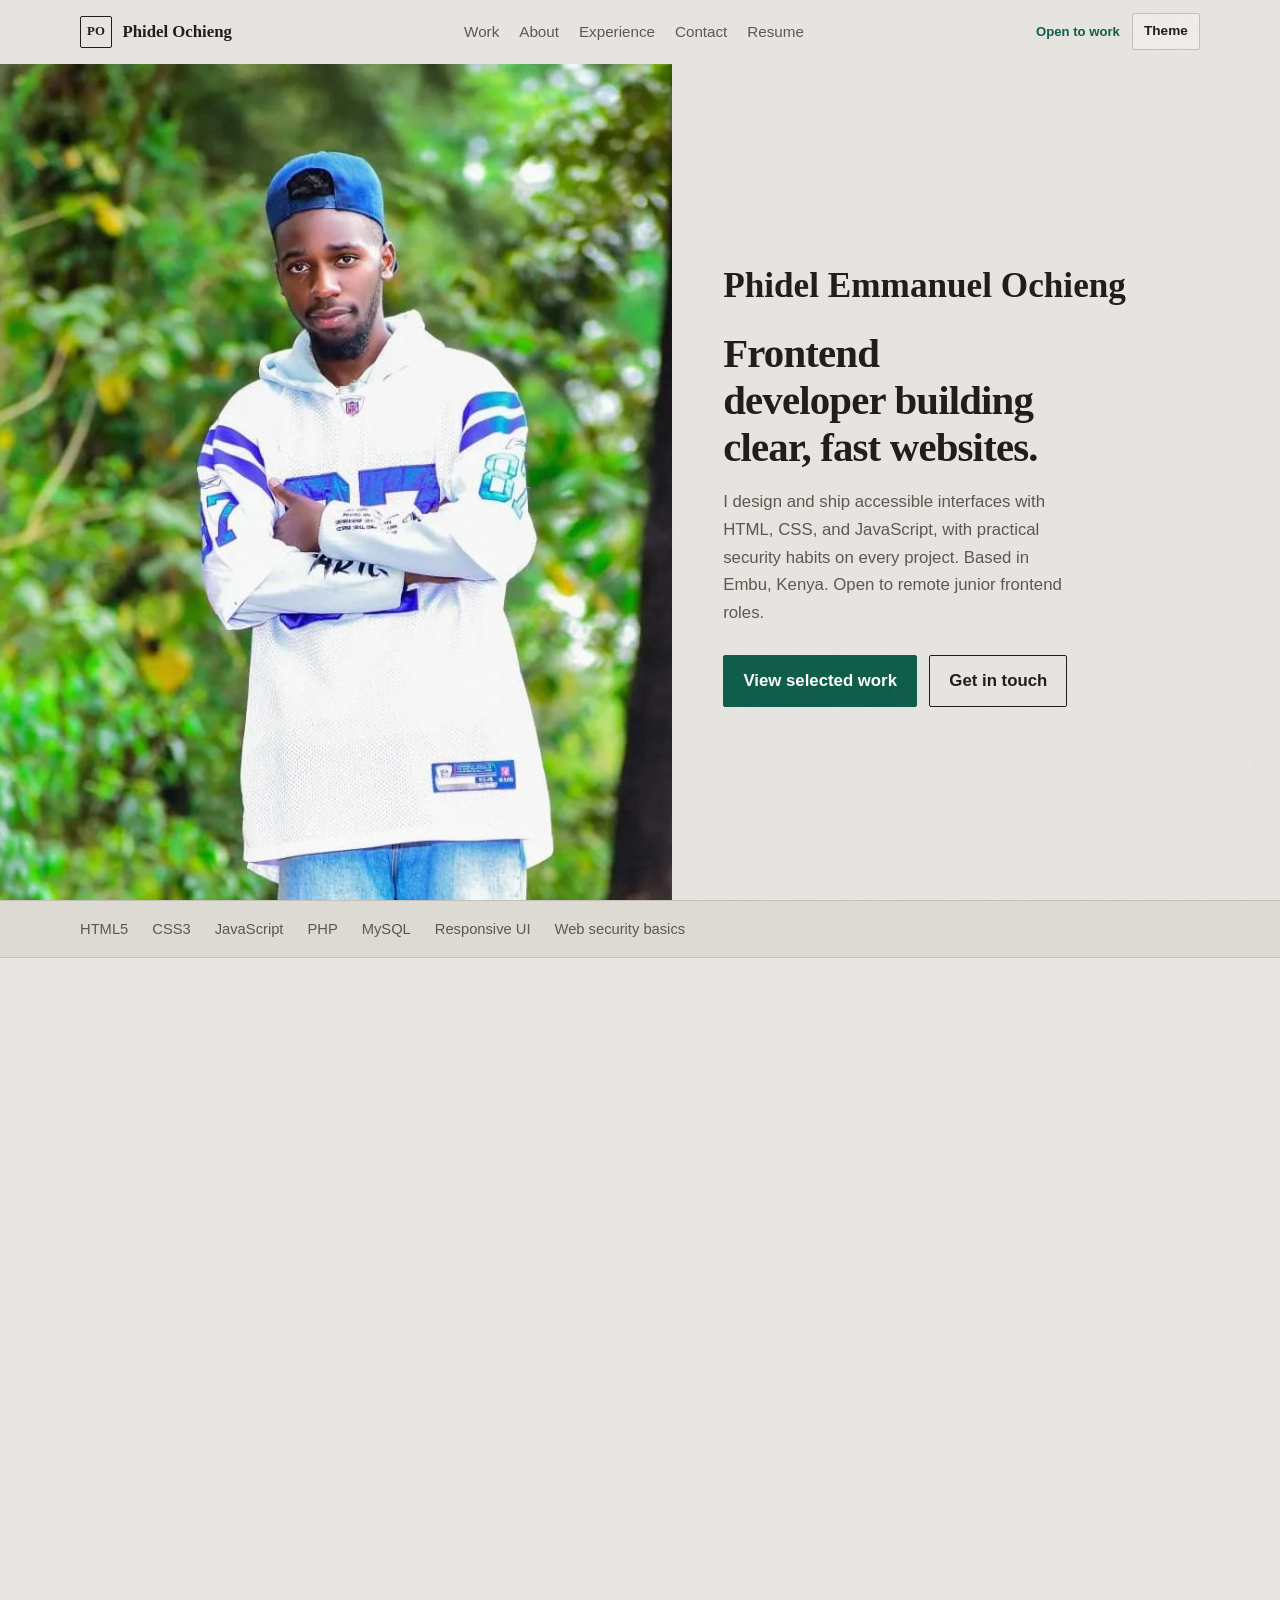
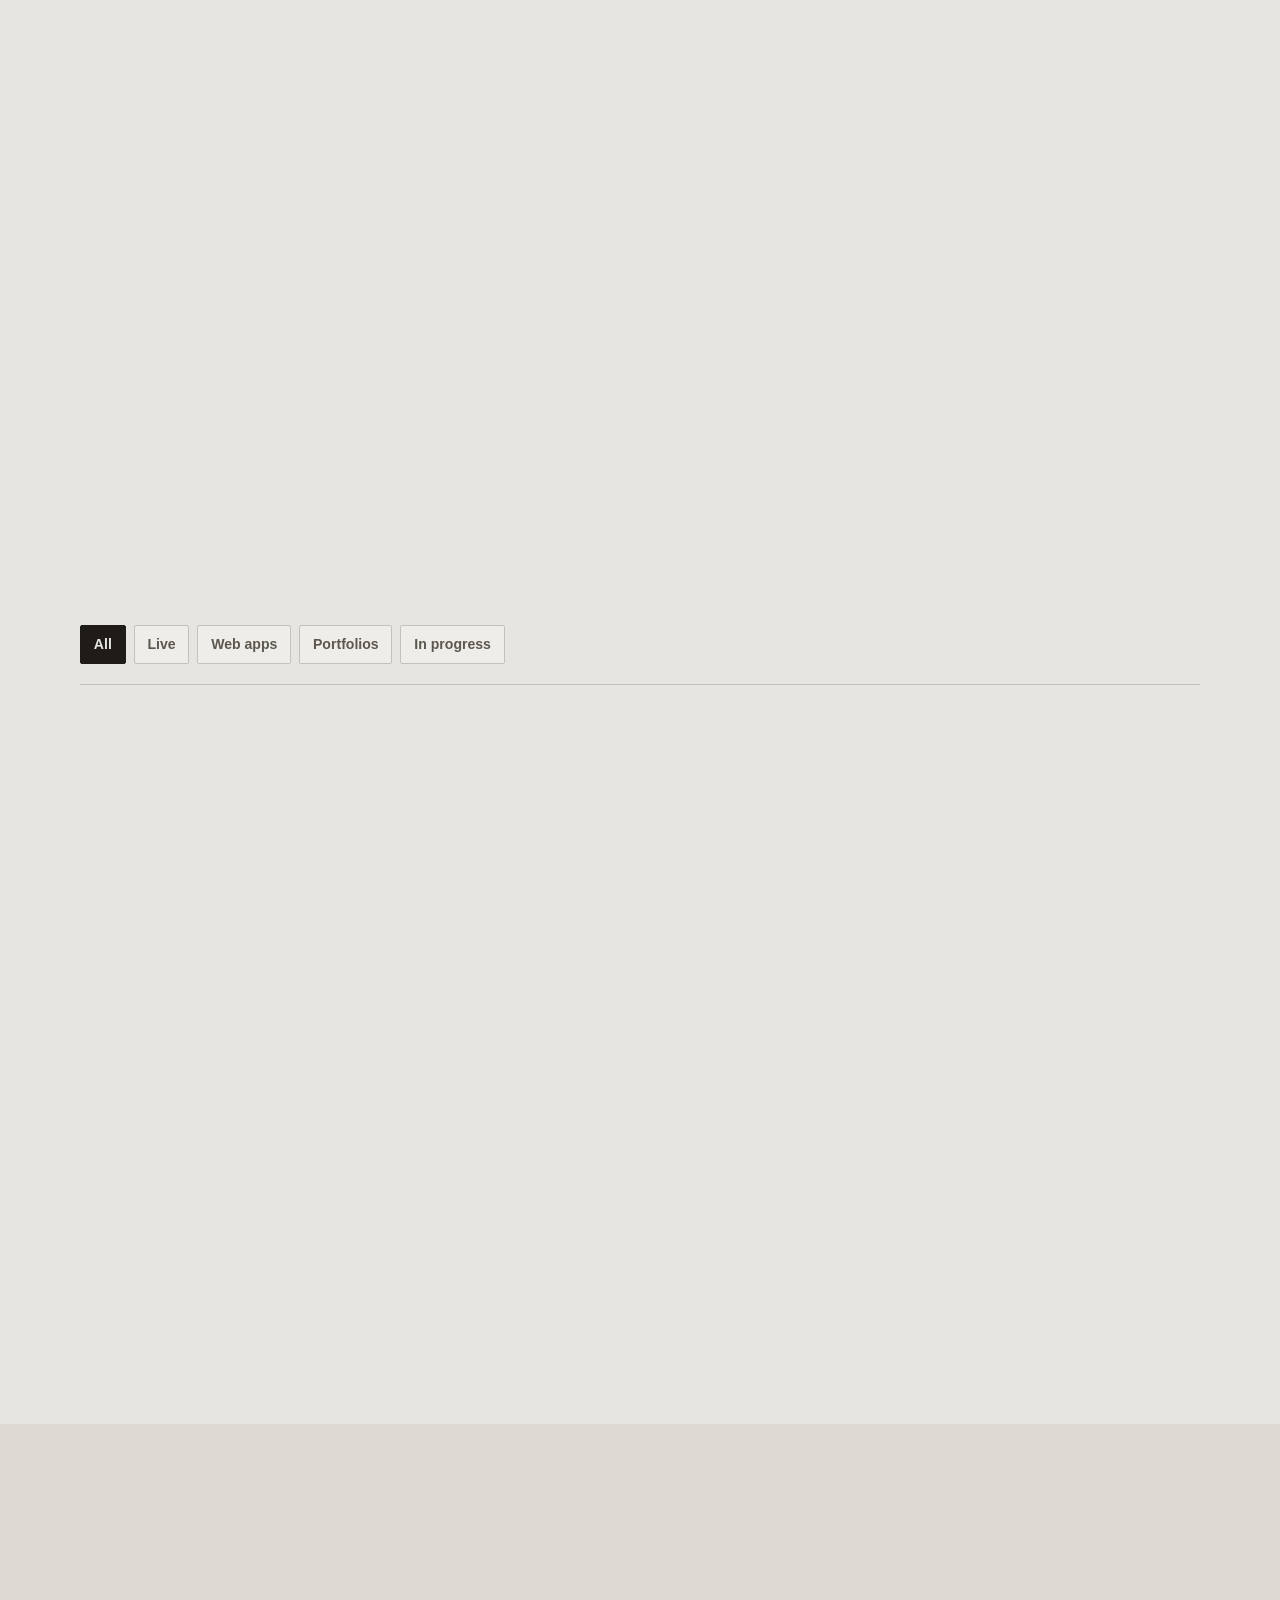
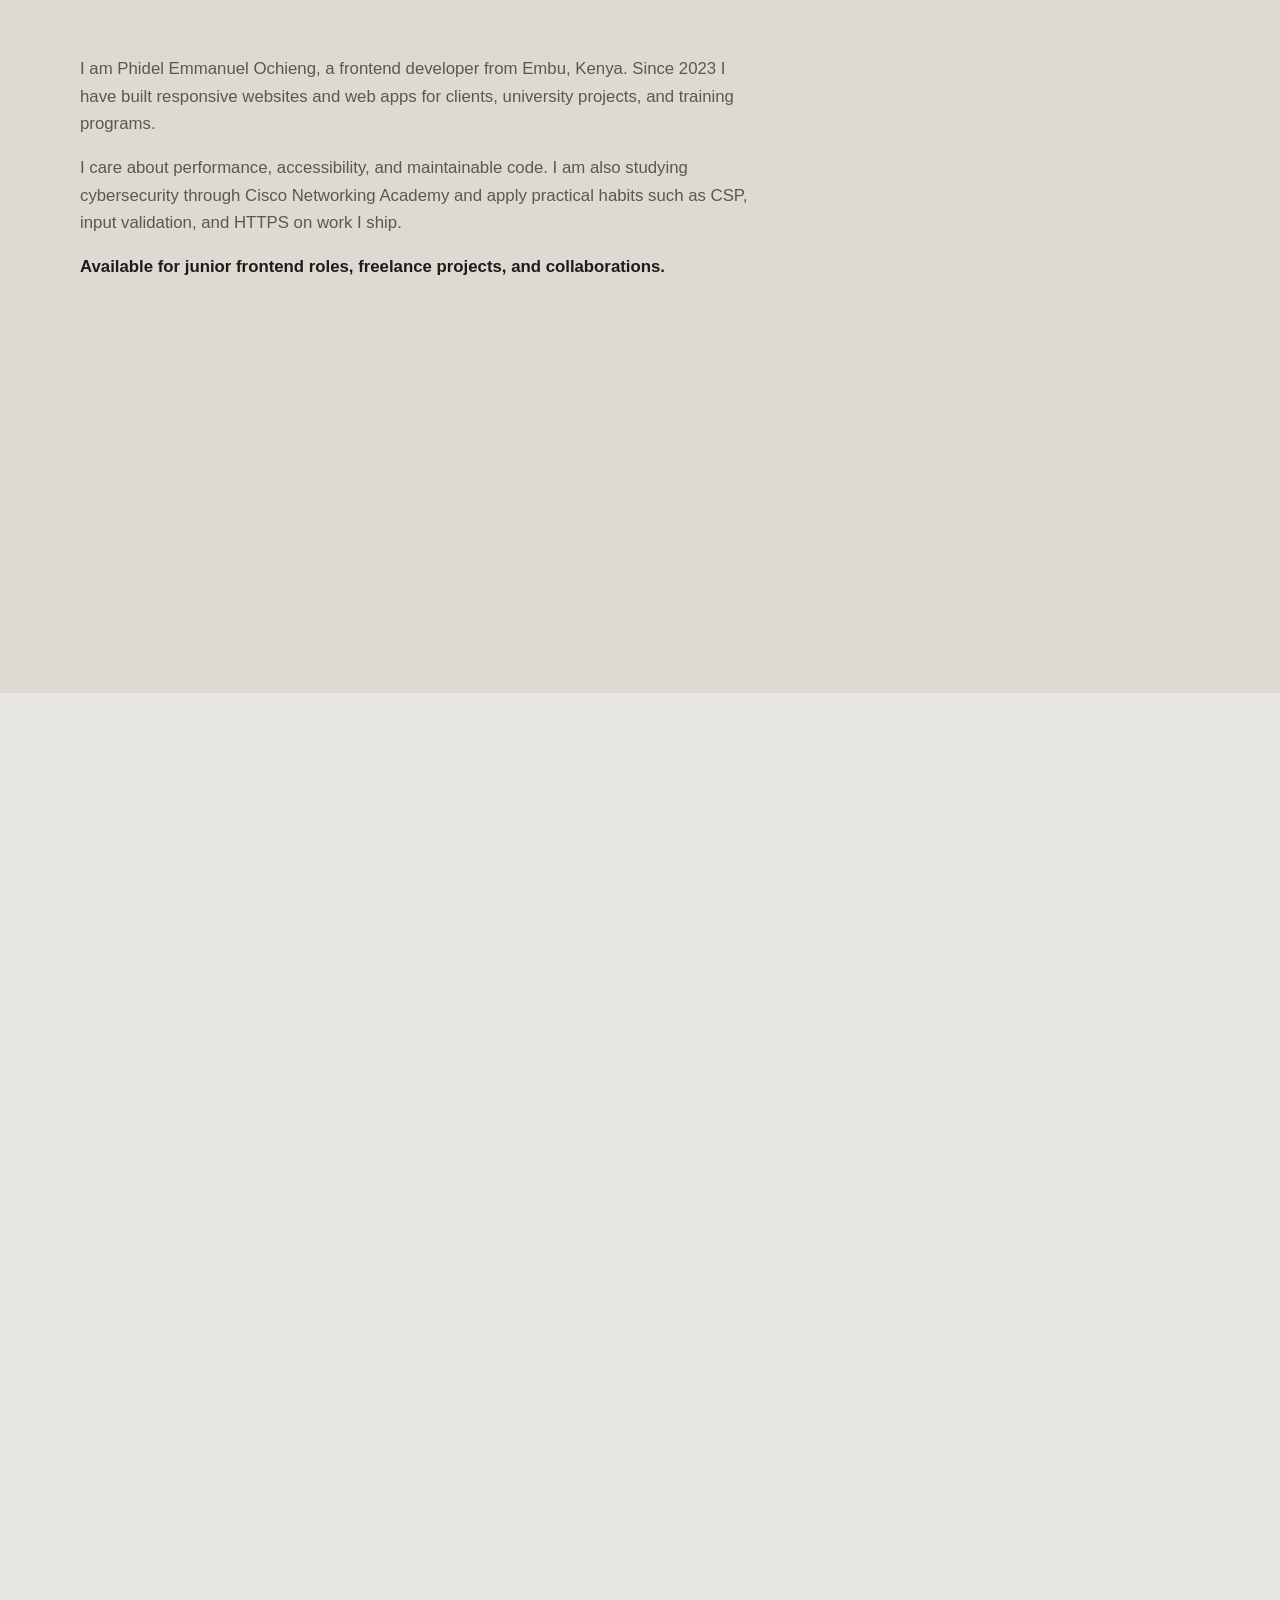
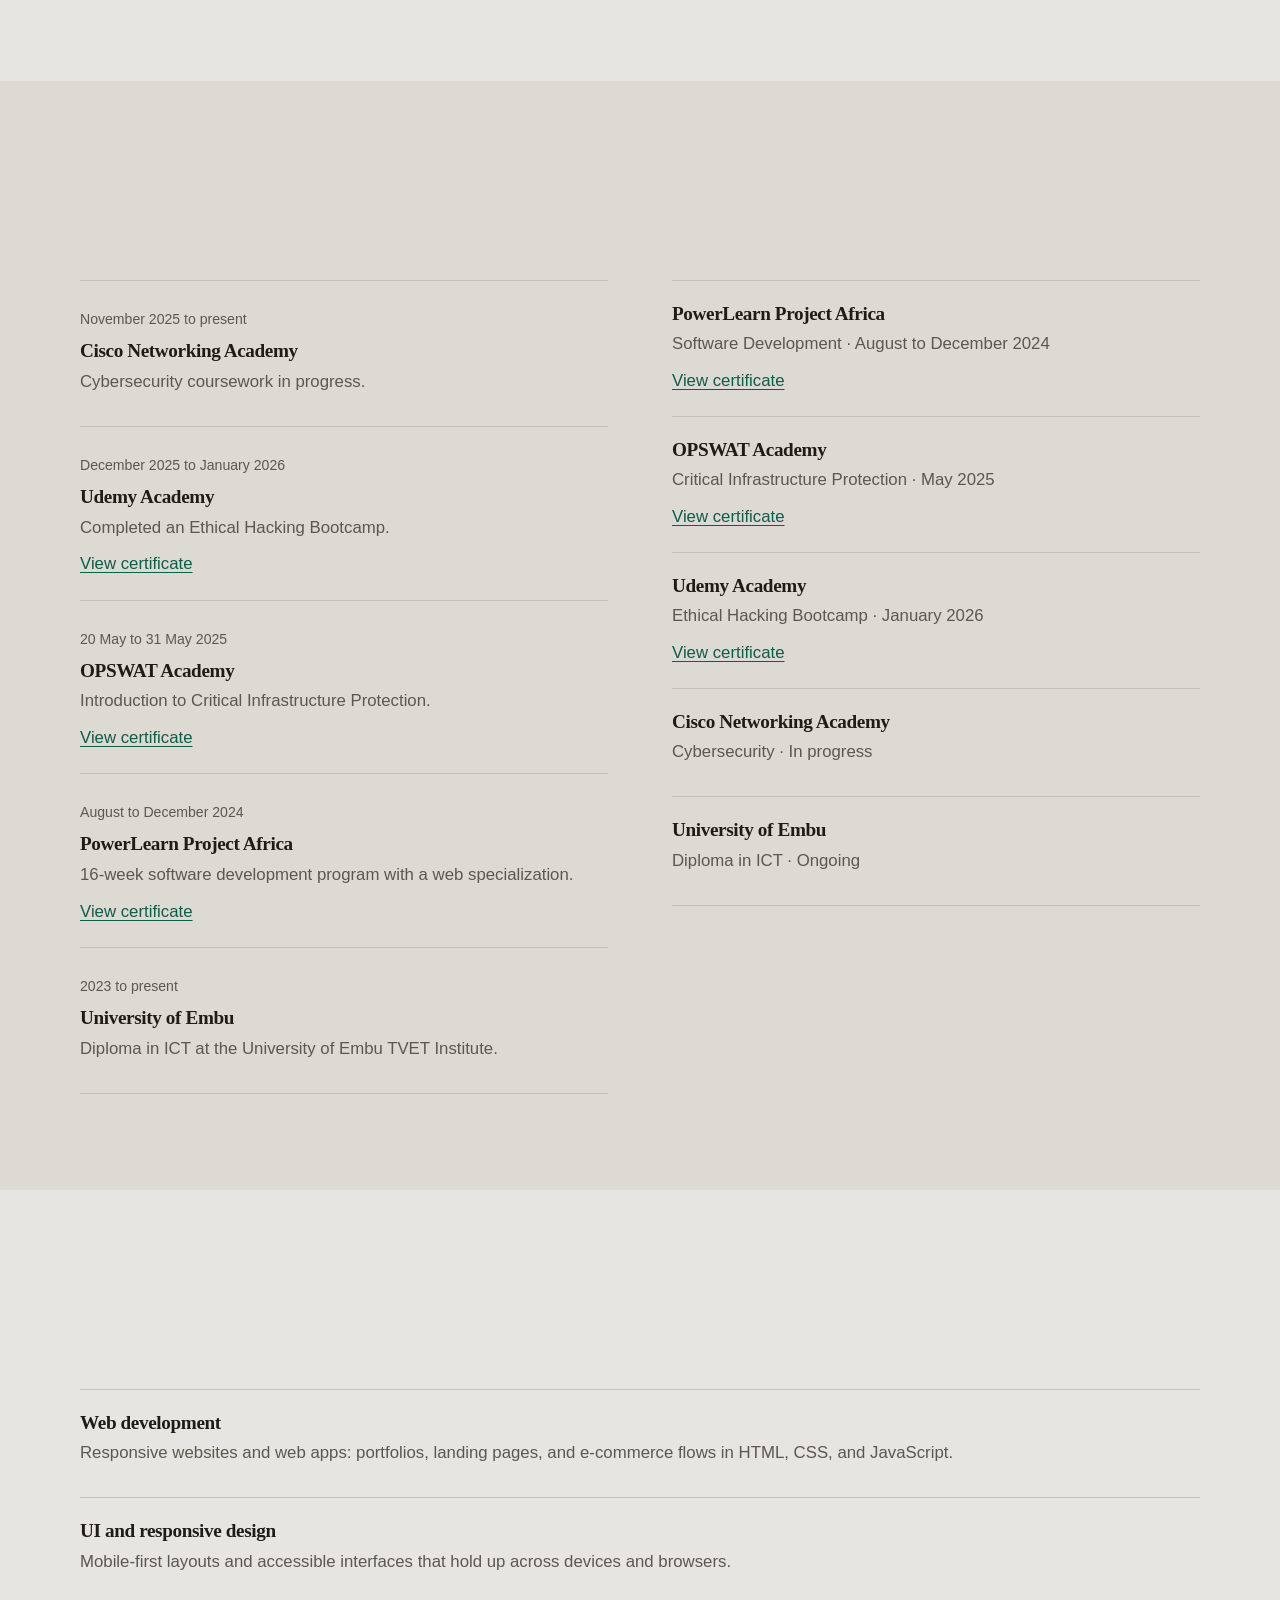
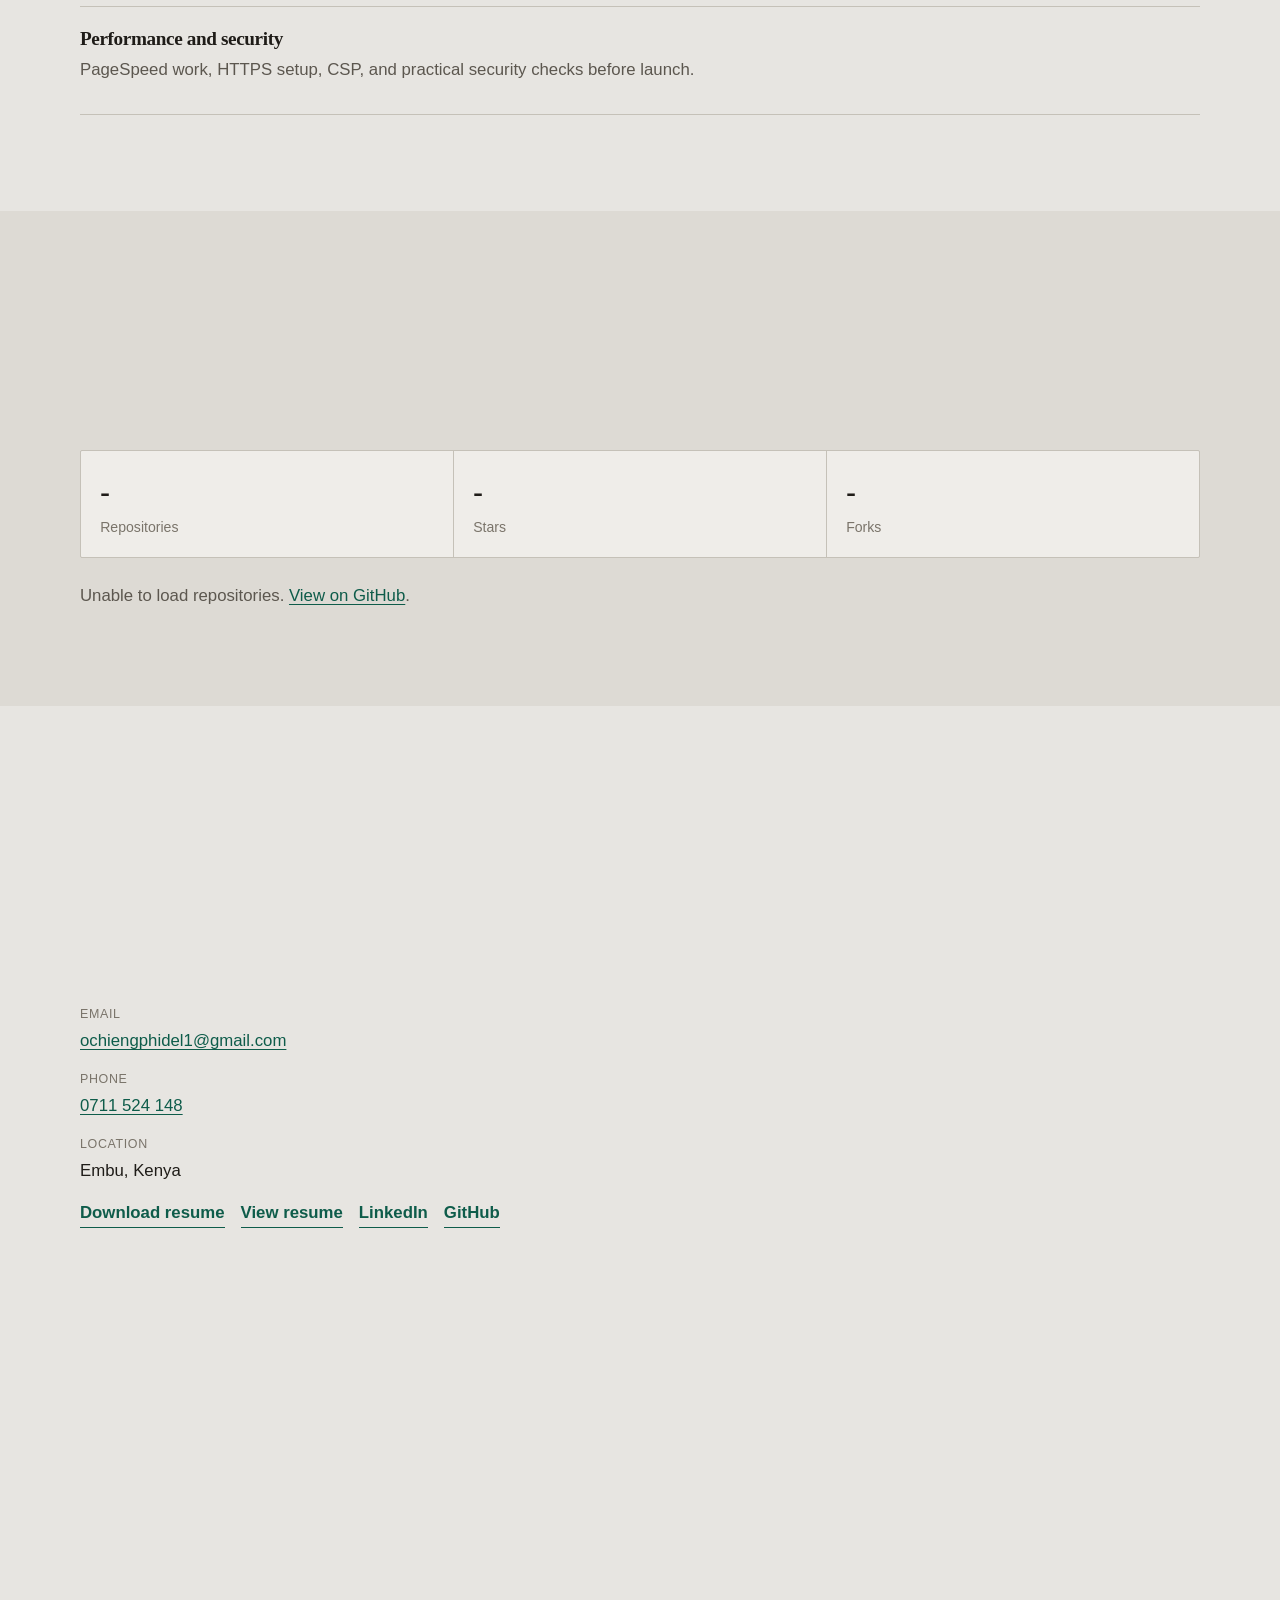
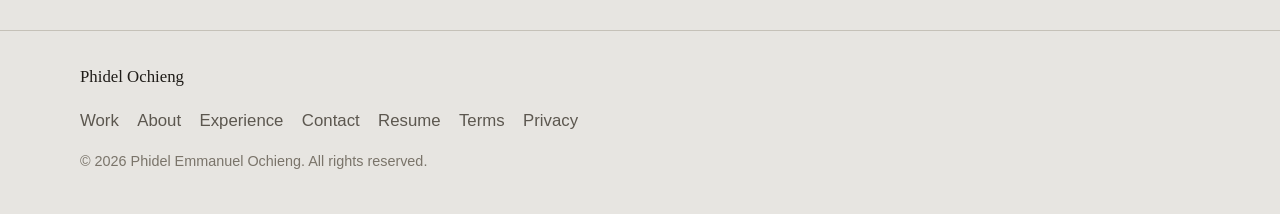
==== commit 1ca37856: "Redesign portfolio for a craft-led look with SEO and security hardening Replace the AI-typical dark " ====
--- a/index.html
+++ b/index.html
@@ -5,974 +5,628 @@
     <meta name="viewport" content="width=device-width, initial-scale=1.0">
 
     <!-- Security -->
-    <meta http-equiv="Content-Security-Policy" content="default-src 'self'; script-src 'self'; style-src 'self' https://fonts.googleapis.com https://cdnjs.cloudflare.com; font-src https://fonts.gstatic.com https://cdnjs.cloudflare.com; img-src 'self' data:; connect-src 'self' https://api.github.com; form-action 'self' https://formsubmit.co; base-uri 'self'; object-src 'none'; upgrade-insecure-requests">
+    <meta http-equiv="Content-Security-Policy" content="default-src 'self'; script-src 'self'; style-src 'self' https://fonts.googleapis.com; font-src https://fonts.gstatic.com; img-src 'self' data:; connect-src 'self' https://api.github.com; form-action 'self' https://formsubmit.co; base-uri 'self'; object-src 'none'; frame-ancestors 'none'; upgrade-insecure-requests">
     <meta name="referrer" content="strict-origin-when-cross-origin">
 
-    <!-- SEO Meta Tags -->
-    <meta name="description" content="Phidel Emmanuel Ochieng — Frontend developer building accessible, performance-focused web applications. HTML, CSS, JavaScript, PHP. Open to junior frontend roles. Embu, Kenya.">
-    <meta name="keywords" content="Frontend Developer, Web Developer, Cybersecurity, HTML, CSS, JavaScript, PHP, MySQL, Portfolio, Phidel Ochieng">
+    <!-- SEO -->
+    <title>Phidel Emmanuel Ochieng | Frontend Developer in Embu, Kenya</title>
+    <meta name="description" content="Frontend developer in Embu, Kenya building accessible, performance-focused websites with HTML, CSS, JavaScript, and PHP. Open to junior frontend roles and freelance work.">
+    <meta name="keywords" content="Phidel Ochieng, Frontend Developer, Embu Kenya, HTML, CSS, JavaScript, PHP, MySQL, Web Developer Portfolio">
     <meta name="author" content="Phidel Emmanuel Ochieng">
-    <meta name="robots" content="index, follow">
-
-    <!-- Open Graph Meta Tags -->
-    <meta property="og:title" content="Phidel Emmanuel Ochieng - Frontend Developer">
-    <meta property="og:description" content="Frontend developer building accessible, performance-focused web apps. Security-aware · Responsive UI · Open to junior frontend roles.">
-    <meta property="og:image" content="https://tariq926.github.io/my-portfolio/og-image.png">
+    <meta name="robots" content="index, follow, max-image-preview:large">
+    <link rel="canonical" href="https://phidelemmanuelochieng.vercel.app/">
+
+    <!-- Open Graph -->
+    <meta property="og:type" content="website">
+    <meta property="og:site_name" content="Phidel Emmanuel Ochieng">
+    <meta property="og:title" content="Phidel Emmanuel Ochieng | Frontend Developer">
+    <meta property="og:description" content="Accessible, performance-focused websites and web apps. Based in Embu, Kenya. Open to junior frontend roles.">
+    <meta property="og:url" content="https://phidelemmanuelochieng.vercel.app/">
+    <meta property="og:image" content="https://phidelemmanuelochieng.vercel.app/og-image.png">
     <meta property="og:image:width" content="1200">
     <meta property="og:image:height" content="630">
-    <meta property="og:url" content="https://tariq926.github.io/my-portfolio/">
-    <meta property="og:type" content="website">
-
-    <!-- Twitter Card Meta Tags -->
+    <meta property="og:image:alt" content="Phidel Emmanuel Ochieng portfolio preview">
+    <meta property="og:locale" content="en_US">
+
+    <!-- Twitter -->
     <meta name="twitter:card" content="summary_large_image">
-    <meta name="twitter:title" content="Phidel Emmanuel Ochieng - Frontend Developer">
-    <meta name="twitter:description" content="Frontend developer building accessible, performance-focused web apps. Open to junior frontend roles.">
-    <meta name="twitter:image" content="https://tariq926.github.io/my-portfolio/og-image.png">
+    <meta name="twitter:title" content="Phidel Emmanuel Ochieng | Frontend Developer">
+    <meta name="twitter:description" content="Accessible, performance-focused websites and web apps. Open to junior frontend roles.">
+    <meta name="twitter:image" content="https://phidelemmanuelochieng.vercel.app/og-image.png">
+    <meta name="twitter:image:alt" content="Phidel Emmanuel Ochieng portfolio preview">
+
+    <!-- Search Console: replace content with your verification token when ready -->
+    <meta name="google-site-verification" content="REPLACE_WITH_SEARCH_CONSOLE_TOKEN">
 
     <link rel="icon" href="favicon-32.png" type="image/png" sizes="32x32">
     <link rel="apple-touch-icon" href="favicon-192.png">
-    <link rel="canonical" href="https://tariq926.github.io/my-portfolio/">
-    <title>Phidel Emmanuel Ochieng - Frontend Developer & Cybersecurity Enthusiast</title>
-
-    <!-- PWA Manifest -->
     <link rel="manifest" href="manifest.json">
-    <meta name="theme-color" content="#0b1120">
+    <meta name="theme-color" content="#E7E5E1">
     <meta name="apple-mobile-web-app-capable" content="yes">
-    <meta name="apple-mobile-web-app-status-bar-style" content="black-translucent">
     <meta name="apple-mobile-web-app-title" content="Phidel Portfolio">
 
-    <!-- Fonts -->
     <link rel="preconnect" href="https://fonts.googleapis.com">
     <link rel="preconnect" href="https://fonts.gstatic.com" crossorigin>
-    <link href="https://fonts.googleapis.com/css2?family=Inter:wght@400;500;600;700&family=Sora:wght@600;700&display=swap" rel="stylesheet">
-
+    <link href="https://fonts.googleapis.com/css2?family=Bricolage+Grotesque:opsz,wght@12..96,500;12..96,700&family=Figtree:wght@400;500;600&display=swap" rel="stylesheet">
+
+    <link rel="preload" as="image" href="tariq2.webp" type="image/webp">
     <link rel="stylesheet" href="styles.css">
-    <link rel="stylesheet" href="https://cdnjs.cloudflare.com/ajax/libs/font-awesome/6.4.0/css/all.min.css" integrity="sha512-iecdLmaskl7CVkqkXNQ/ZH/XLlvWZOJyj7Yy7tcenmpD1ypASozpmT/E0iPtmFIB46ZmdtAc9eNBvH0H/ZpiBw==" crossorigin="anonymous" referrerpolicy="no-referrer">
-
-    <!-- JSON-LD Structured Data for SEO -->
+
     <script type="application/ld+json">
     {
         "@context": "https://schema.org",
         "@type": "Person",
         "name": "Phidel Emmanuel Ochieng",
-        "jobTitle": "Frontend Developer & Cybersecurity Enthusiast",
-        "url": "https://tariq926.github.io/my-portfolio/",
+        "jobTitle": "Frontend Developer",
+        "url": "https://phidelemmanuelochieng.vercel.app/",
         "sameAs": [
             "https://github.com/tariq926",
             "https://www.linkedin.com/in/phidel-ochieng-832593393"
         ],
-        "image": "https://tariq926.github.io/my-portfolio/tariq2.jpg",
+        "image": "https://phidelemmanuelochieng.vercel.app/tariq2.jpg",
         "email": "ochiengphidel1@gmail.com",
         "telephone": "+254711524148",
         "address": {
             "@type": "PostalAddress",
             "addressLocality": "Embu",
-            "addressCountry": "Kenya"
+            "addressCountry": "KE"
         },
         "alumniOf": {
             "@type": "EducationalOrganization",
             "name": "University of Embu"
         },
         "knowsAbout": [
-            "Web Development",
             "Frontend Development",
             "HTML5",
             "CSS3",
             "JavaScript",
             "PHP",
             "MySQL",
-            "UI/UX Design",
-            "Cybersecurity",
-            "Progressive Web Apps",
-            "Responsive Design"
+            "Responsive Design",
+            "Web Security"
         ],
-        "hasCredential": [
-            {
-                "@type": "EducationalOccupationalCredential",
-                "name": "Software Development Certificate",
-                "credentialCategory": "certificate",
-                "recognizedBy": {
-                    "@type": "Organization",
-                    "name": "PowerLearn Project Africa"
-                },
-                "dateCreated": "2024"
-            },
-            {
-                "@type": "EducationalOccupationalCredential",
-                "name": "Introduction to Critical Infrastructure Protection",
-                "credentialCategory": "certificate",
-                "recognizedBy": {
-                    "@type": "Organization",
-                    "name": "OPSWAT Academy"
-                },
-                "dateCreated": "2025"
-            }
-        ],
-        "description": "Frontend developer building accessible, performance-focused web applications with a security-aware mindset. Based in Embu, Kenya.",
-        "skills": "HTML, CSS, JavaScript, PHP, MySQL, UI/UX Design, Web Security, PWA Development, Responsive Design"
+        "description": "Frontend developer in Embu, Kenya building accessible, performance-focused websites with a security-aware approach."
     }
     </script>
-
-    <!-- Additional JSON-LD for Website -->
     <script type="application/ld+json">
     {
         "@context": "https://schema.org",
         "@type": "WebSite",
-        "name": "Phidel Emmanuel Ochieng - Portfolio",
-        "url": "https://tariq926.github.io/my-portfolio/",
-        "description": "Professional portfolio showcasing web development projects, skills, and experience. Frontend Developer specializing in responsive design and secure web applications.",
+        "name": "Phidel Emmanuel Ochieng Portfolio",
+        "url": "https://phidelemmanuelochieng.vercel.app/",
+        "inLanguage": "en",
         "author": {
             "@type": "Person",
             "name": "Phidel Emmanuel Ochieng"
-        },
-        "inLanguage": "en-US"
+        }
     }
     </script>
 </head>
 <body>
-    <a href="#home" class="skip-link">Skip to main content</a>
-
-    <!-- Reading progress -->
-    <div class="scroll-progress" aria-hidden="true"><span id="scrollProgress"></span></div>
-
-    <!-- Header / Navigation -->
+    <a class="skip-link" href="#main">Skip to main content</a>
+
     <header class="site-header" id="siteHeader">
-        <div class="container nav-container">
-            <a href="#home" class="brand" aria-label="Phidel Ochieng - Home">
-                <span class="brand-mark">PO</span>
-                <span class="brand-text">Phidel<span class="brand-dot">.</span>Ochieng</span>
+        <div class="shell header-inner">
+            <a class="brand" href="#top" aria-label="Phidel Ochieng home">
+                <span class="brand-mark" aria-hidden="true">PO</span>
+                <span class="brand-name">Phidel Ochieng</span>
             </a>
-            <nav class="site-nav" id="siteNav" aria-label="Primary navigation">
-                <ul class="nav-links">
-                    <li><a href="#home" class="nav-link active">Home</a></li>
-                    <li><a href="#projects" class="nav-link">Work</a></li>
-                    <li><a href="#about" class="nav-link">About</a></li>
-                    <li><a href="#experience" class="nav-link">Experience</a></li>
-                    <li><a href="#contact" class="nav-link">Contact</a></li>
-                    <li class="nav-dropdown">
-                        <button type="button" class="nav-link nav-dropdown-btn" id="navDropdownBtn" aria-expanded="false" aria-haspopup="true">More <i class="fas fa-chevron-down" aria-hidden="true"></i></button>
-                        <ul class="nav-dropdown-menu" id="navDropdownMenu">
-                            <li><a href="#timeline">Journey</a></li>
-                            <li><a href="#certifications">Certifications</a></li>
-                            <li><a href="#services">Services</a></li>
-                            <li><a href="#github">GitHub</a></li>
-                            <li><a href="#recommendations">Recommendations</a></li>
-                        </ul>
-                    </li>
+
+            <nav class="site-nav" id="siteNav" aria-label="Primary">
+                <ul>
+                    <li><a href="#work">Work</a></li>
+                    <li><a href="#about">About</a></li>
+                    <li><a href="#experience">Experience</a></li>
+                    <li><a href="#contact">Contact</a></li>
+                    <li><a href="resume.html">Resume</a></li>
                 </ul>
             </nav>
-            <div class="nav-actions">
-                <a href="https://www.linkedin.com/in/phidel-ochieng-832593393" target="_blank" rel="noopener noreferrer" class="nav-availability" title="Open to junior frontend roles">
-                    <span class="pulse-dot" aria-hidden="true"></span> Open to work
-                </a>
-                <button id="themeToggle" class="icon-btn" title="Toggle light / dark theme" aria-label="Toggle light or dark theme">
-                    <i class="fas fa-sun" aria-hidden="true"></i>
-                </button>
-                <a href="#contact" class="btn btn-primary btn-sm nav-cta">Contact Me</a>
-                <button id="navToggle" class="icon-btn nav-toggle" aria-label="Open navigation menu" aria-expanded="false" aria-controls="siteNav">
-                    <i class="fas fa-bars" aria-hidden="true"></i>
-                </button>
+
+            <div class="header-actions">
+                <span class="availability">Open to work</span>
+                <button type="button" class="theme-toggle" id="themeToggle" aria-label="Switch color theme">Theme</button>
+                <button type="button" class="nav-toggle" id="navToggle" aria-label="Open menu" aria-expanded="false" aria-controls="siteNav">Menu</button>
             </div>
         </div>
     </header>
 
-    <main>
-        <!-- Hero Section -->
-        <section id="home" class="hero">
-            <div class="hero-glow" aria-hidden="true">
-                <span class="orb orb-1"></span>
-                <span class="orb orb-2"></span>
-                <span class="orb orb-3"></span>
-            </div>
-            <div class="grid-overlay" aria-hidden="true"></div>
-            <div class="container hero-content">
-                <div class="hero-text">
-                    <span class="hero-badge"><span class="pulse-dot" aria-hidden="true"></span> Open to junior frontend roles &amp; freelance projects</span>
-                    <h1 class="hero-title">Phidel Emmanuel <span class="text-gradient">Ochieng</span></h1>
-                    <h2 class="hero-subtitle">Frontend Developer · Security-Aware Web Apps</h2>
-                    <p class="hero-description">
-                        I build accessible, performance-focused websites and web applications for clients and teams.
-                        Focus: HTML, CSS, JavaScript, responsive UI, and secure development practices.
-                    </p>
-                    <p class="hero-intent">Based in Embu, Kenya · Open to remote junior frontend roles · EAT timezone</p>
-                    <div class="cta-buttons">
-                        <a href="#projects" class="btn btn-primary"><i class="fas fa-briefcase" aria-hidden="true"></i> View Selected Work</a>
-                        <a href="#contact" class="btn btn-outline"><i class="fas fa-paper-plane" aria-hidden="true"></i> Get In Touch</a>
-                        <a href="phidel-cv.pdf" download class="btn btn-ghost"><i class="fas fa-file-pdf" aria-hidden="true"></i> Download Resume</a>
-                        <a href="resume.html" class="btn btn-ghost"><i class="fas fa-file-lines" aria-hidden="true"></i> View Resume Online</a>
-                    </div>
-                    <div class="hero-social">
-                        <a href="https://github.com/tariq926" target="_blank" rel="noopener noreferrer" aria-label="GitHub profile"><i class="fab fa-github" aria-hidden="true"></i></a>
-                        <a href="https://www.linkedin.com/in/phidel-ochieng-832593393" target="_blank" rel="noopener noreferrer" aria-label="LinkedIn profile"><i class="fab fa-linkedin-in" aria-hidden="true"></i></a>
-                        <a href="mailto:ochiengphidel1@gmail.com" aria-label="Send an email"><i class="fas fa-envelope" aria-hidden="true"></i></a>
-                    </div>
-                </div>
-                <div class="hero-image">
-                    <div class="image-frame">
+    <main id="main">
+        <section class="hero" id="top" aria-labelledby="hero-heading">
+            <div class="hero-media" aria-hidden="false">
+                <picture>
+                    <source srcset="tariq2.webp" type="image/webp">
+                    <img
+                        src="tariq2.jpg"
+                        alt="Portrait of Phidel Emmanuel Ochieng, frontend developer based in Embu, Kenya"
+                        width="960"
+                        height="1200"
+                        fetchpriority="high"
+                        decoding="async">
+                </picture>
+            </div>
+            <div class="shell hero-copy">
+                <p class="brand-signal">Phidel Emmanuel Ochieng</p>
+                <h1 id="hero-heading">Frontend developer building clear, fast websites.</h1>
+                <p class="hero-lede">
+                    I design and ship accessible interfaces with HTML, CSS, and JavaScript,
+                    with practical security habits on every project. Based in Embu, Kenya.
+                    Open to remote junior frontend roles.
+                </p>
+                <div class="hero-actions">
+                    <a class="btn btn-solid" href="#work">View selected work</a>
+                    <a class="btn btn-line" href="#contact">Get in touch</a>
+                </div>
+            </div>
+        </section>
+
+        <section class="strip" aria-label="Focus areas">
+            <div class="shell strip-inner">
+                <p>HTML5</p>
+                <p>CSS3</p>
+                <p>JavaScript</p>
+                <p>PHP</p>
+                <p>MySQL</p>
+                <p>Responsive UI</p>
+                <p>Web security basics</p>
+            </div>
+        </section>
+
+        <section class="section" id="work" aria-labelledby="work-heading">
+            <div class="shell">
+                <header class="section-intro">
+                    <p class="eyebrow">Selected work</p>
+                    <h2 id="work-heading">Projects with a clear problem, solution, and result.</h2>
+                </header>
+
+                <article class="feature">
+                    <div class="feature-media">
                         <picture>
-                            <source srcset="tariq2.webp" type="image/webp">
-                            <img src="tariq2.jpg" alt="Phidel Emmanuel Ochieng - Frontend Developer" width="420" height="420" fetchpriority="high">
+                            <source srcset="Project2.webp" type="image/webp">
+                            <img src="Project2.png" alt="Screenshot of the Okal Harriette Adhiambo portfolio website homepage" width="960" height="600" loading="lazy" decoding="async">
                         </picture>
                     </div>
-                    <div class="floating-chip chip-top"><i class="fas fa-shield-halved" aria-hidden="true"></i> Security-first mindset</div>
-                    <a href="https://pagespeed.web.dev/analysis?url=https://tariq926.github.io/my-portfolio/" target="_blank" rel="noopener noreferrer" class="floating-chip chip-bottom floating-chip-link"><i class="fas fa-bolt" aria-hidden="true"></i> View PageSpeed report <i class="fas fa-arrow-up-right-from-square" aria-hidden="true"></i></a>
-                </div>
-            </div>
-            <div class="container hero-stats" role="list">
-                <div class="stat-card" role="listitem">
-                    <span class="stat-value" data-count="10" data-suffix="+">10+</span>
-                    <span class="stat-caption">Projects Built</span>
-                </div>
-                <div class="stat-card" role="listitem">
-                    <span class="stat-value" data-count="5" data-suffix="+">5+</span>
-                    <span class="stat-caption">Happy Clients</span>
-                </div>
-                <div class="stat-card" role="listitem">
-                    <span class="stat-value stat-text">Since 2023</span>
-                    <span class="stat-caption">Building Professionally</span>
-                </div>
-                <div class="stat-card" role="listitem">
-                    <span class="stat-value" data-count="5" data-suffix="">5</span>
-                    <span class="stat-caption">Certifications</span>
-                </div>
-            </div>
-        </section>
-
-        <!-- Tech stack marquee -->
-        <div class="marquee" aria-label="Technologies I work with">
-            <div class="marquee-track">
-                <ul class="marquee-group">
-                    <li><i class="fab fa-html5" aria-hidden="true"></i> HTML5</li>
-                    <li><i class="fab fa-css3-alt" aria-hidden="true"></i> CSS3</li>
-                    <li><i class="fab fa-js" aria-hidden="true"></i> JavaScript</li>
-                    <li><i class="fas fa-mobile-screen" aria-hidden="true"></i> Responsive Design</li>
-                    <li><i class="fas fa-palette" aria-hidden="true"></i> UI/UX Design</li>
-                    <li><i class="fab fa-php" aria-hidden="true"></i> PHP</li>
-                    <li><i class="fas fa-database" aria-hidden="true"></i> MySQL</li>
-                </ul>
-                <ul class="marquee-group" aria-hidden="true">
-                    <li><i class="fab fa-html5" aria-hidden="true"></i> HTML5</li>
-                    <li><i class="fab fa-css3-alt" aria-hidden="true"></i> CSS3</li>
-                    <li><i class="fab fa-js" aria-hidden="true"></i> JavaScript</li>
-                    <li><i class="fas fa-mobile-screen" aria-hidden="true"></i> Responsive Design</li>
-                    <li><i class="fas fa-palette" aria-hidden="true"></i> UI/UX Design</li>
-                    <li><i class="fab fa-php" aria-hidden="true"></i> PHP</li>
-                    <li><i class="fas fa-database" aria-hidden="true"></i> MySQL</li>
-                </ul>
-            </div>
-        </div>
-
-        <!-- Projects Section -->
-        <section id="projects" class="section projects">
-            <div class="container">
-                <div class="section-header reveal">
-                    <span class="section-eyebrow">Selected Work</span>
-                    <h2 class="section-title">Featured Projects</h2>
-                    <p class="section-subtitle">Problem → solution → measurable outcome. A snapshot of my best client and personal work.</p>
-                </div>
-
-                <div class="bento-grid reveal-stagger" id="featured">
-                    <article class="featured-card featured-large reveal">
-                        <div class="featured-media">
+                    <div class="feature-body">
+                        <p class="meta">Live client project · 2024</p>
+                        <h3>Okal Harriette Adhiambo Portfolio</h3>
+                        <dl class="case">
+                            <div>
+                                <dt>Problem</dt>
+                                <dd>A professional needed a credible online presence to present experience to employers.</dd>
+                            </div>
+                            <div>
+                                <dt>Solution</dt>
+                                <dd>Built a responsive portfolio with SEO meta tags and performance-minded markup.</dd>
+                            </div>
+                            <div>
+                                <dt>Result</dt>
+                                <dd>95+ PageSpeed score, live deployment, clearer discoverability.</dd>
+                            </div>
+                        </dl>
+                        <p class="tags">HTML/CSS · JavaScript · SEO</p>
+                        <div class="inline-links">
+                            <a href="https://tariq345-svg.github.io/harrietteadhiambo/" target="_blank" rel="noopener noreferrer">Live site</a>
+                            <a href="https://github.com/tariq345-svg/harrietteadhiambo" target="_blank" rel="noopener noreferrer">Source</a>
+                        </div>
+                    </div>
+                </article>
+
+                <article class="feature feature-flip">
+                    <div class="feature-media">
+                        <picture>
+                            <source srcset="portfolio-preview.webp" type="image/webp">
+                            <img src="portfolio-preview.png" alt="Screenshot of Phidel Ochieng personal portfolio website" width="960" height="600" loading="lazy" decoding="async">
+                        </picture>
+                    </div>
+                    <div class="feature-body">
+                        <p class="meta">Live · 2025</p>
+                        <h3>Personal portfolio</h3>
+                        <dl class="case">
+                            <div>
+                                <dt>Problem</dt>
+                                <dd>Needed a recruiter-ready site that shows craft, security care, and performance.</dd>
+                            </div>
+                            <div>
+                                <dt>Result</dt>
+                                <dd>CSP-hardened PWA with theme support, GitHub integration, and optimized assets.</dd>
+                            </div>
+                        </dl>
+                        <p class="tags">Vanilla JS · CSS · PWA · Security</p>
+                        <div class="inline-links">
+                            <a href="https://phidelemmanuelochieng.vercel.app/" target="_blank" rel="noopener noreferrer">Live site</a>
+                            <a href="https://github.com/tariq926/my-portfolio" target="_blank" rel="noopener noreferrer">Source</a>
+                        </div>
+                    </div>
+                </article>
+
+                <div class="project-toolbar" role="group" aria-label="Filter projects">
+                    <button type="button" class="filter is-active" data-filter="all">All</button>
+                    <button type="button" class="filter" data-filter="live">Live</button>
+                    <button type="button" class="filter" data-filter="web">Web apps</button>
+                    <button type="button" class="filter" data-filter="portfolio">Portfolios</button>
+                    <button type="button" class="filter" data-filter="in-progress">In progress</button>
+                </div>
+
+                <ul class="project-list">
+                    <li class="project-row" data-category="portfolio live">
+                        <div class="project-thumb">
+                            <picture>
+                                <source srcset="portfolio-preview.webp" type="image/webp">
+                                <img src="portfolio-preview.png" alt="Thumbnail of personal portfolio site" width="320" height="200" loading="lazy" decoding="async">
+                            </picture>
+                        </div>
+                        <div class="project-copy">
+                            <p class="meta">Live · Portfolio · 2025</p>
+                            <h3>Personal portfolio</h3>
+                            <p>Vanilla JS portfolio with CSP, PWA support, and live GitHub stats.</p>
+                        </div>
+                        <div class="project-links">
+                            <a href="https://phidelemmanuelochieng.vercel.app/">Visit</a>
+                            <a href="https://github.com/tariq926/my-portfolio" target="_blank" rel="noopener noreferrer">Code</a>
+                        </div>
+                    </li>
+
+                    <li class="project-row" data-category="portfolio live">
+                        <div class="project-thumb">
                             <picture>
                                 <source srcset="Project2.webp" type="image/webp">
-                                <img src="Project2.png" alt="Harriette Adhiambo portfolio website screenshot" width="640" height="360" loading="lazy">
+                                <img src="Project2.png" alt="Thumbnail of Harriette Adhiambo portfolio" width="320" height="200" loading="lazy" decoding="async">
                             </picture>
-                            <span class="status-badge status-live">Live Client Project</span>
-                        </div>
-                        <div class="featured-body">
+                        </div>
+                        <div class="project-copy">
+                            <p class="meta">Live · Portfolio · 2024</p>
                             <h3>Okal Harriette Adhiambo Portfolio</h3>
-                            <div class="case-study">
-                                <div class="case-block"><span class="case-label">Problem</span><p>A professional needed a credible online presence to showcase experience and skills to employers.</p></div>
-                                <div class="case-block"><span class="case-label">Solution</span><p>Designed and built a responsive portfolio with smooth animations, SEO meta tags, and performance optimization.</p></div>
-                                <div class="case-block case-result"><span class="case-label">Result</span><p>95+ PageSpeed score, fully responsive, deployed live with improved discoverability.</p></div>
-                            </div>
-                            <div class="project-tags"><span>HTML/CSS</span><span>JavaScript</span><span>SEO</span></div>
-                            <div class="project-links">
-                                <a href="https://tariq345-svg.github.io/harrietteadhiambo/" target="_blank" rel="noopener noreferrer" class="btn btn-primary btn-sm"><i class="fas fa-globe" aria-hidden="true"></i> Live Demo</a>
-                                <a href="https://github.com/tariq345-svg/harrietteadhiambo" target="_blank" rel="noopener noreferrer" class="btn btn-outline btn-sm"><i class="fab fa-github" aria-hidden="true"></i> Code</a>
-                            </div>
-                        </div>
-                    </article>
-
-                    <article class="featured-card featured-medium reveal">
-                        <div class="featured-media">
+                            <p>Client portfolio with responsive layout and 95+ PageSpeed score.</p>
+                        </div>
+                        <div class="project-links">
+                            <a href="https://tariq345-svg.github.io/harrietteadhiambo/" target="_blank" rel="noopener noreferrer">Visit</a>
+                            <a href="https://github.com/tariq345-svg/harrietteadhiambo" target="_blank" rel="noopener noreferrer">Code</a>
+                        </div>
+                    </li>
+
+                    <li class="project-row" data-category="web in-progress">
+                        <div class="project-thumb">
                             <picture>
-                                <source srcset="portfolio-preview.webp" type="image/webp">
-                                <img src="portfolio-preview.png" alt="Personal portfolio website preview" width="480" height="300" loading="lazy">
+                                <source srcset="store.webp" type="image/webp">
+                                <img src="store.png" alt="Thumbnail of online fashion store interface" width="320" height="200" loading="lazy" decoding="async">
                             </picture>
-                            <span class="status-badge status-live">Live</span>
-                        </div>
-                        <div class="featured-body">
-                            <h3>Personal Portfolio (This Site)</h3>
-                            <div class="case-study case-study-compact">
-                                <div class="case-block"><span class="case-label">Problem</span><p>Needed a recruiter-ready portfolio demonstrating craft, security, and performance.</p></div>
-                                <div class="case-block case-result"><span class="case-label">Result</span><p>CSP-hardened PWA with GitHub API integration, theme support, and optimized delivery.</p></div>
-                            </div>
-                            <div class="project-links">
-                                <a href="https://github.com/tariq926/my-portfolio" target="_blank" rel="noopener noreferrer" class="btn btn-outline btn-sm"><i class="fab fa-github" aria-hidden="true"></i> Code</a>
-                            </div>
-                        </div>
-                    </article>
-
-                    <article class="featured-card featured-small reveal">
-                        <div class="featured-media">
+                        </div>
+                        <div class="project-copy">
+                            <p class="meta">In progress · Web app · 2024</p>
+                            <h3>Online store</h3>
+                            <p>PHP/MySQL storefront with auth, cart, search, and mobile-first UI.</p>
+                        </div>
+                        <div class="project-links">
+                            <a href="https://github.com/tariq926/tariq_store" target="_blank" rel="noopener noreferrer">Code</a>
+                        </div>
+                    </li>
+
+                    <li class="project-row" data-category="web in-progress">
+                        <div class="project-thumb">
+                            <picture>
+                                <source srcset="learning-platform.webp" type="image/webp">
+                                <img src="learning-platform.png" alt="Thumbnail of ethical hacking learning platform" width="320" height="200" loading="lazy" decoding="async">
+                            </picture>
+                        </div>
+                        <div class="project-copy">
+                            <p class="meta">In progress · Web app · 2025</p>
+                            <h3>Learning platform</h3>
+                            <p>Topic-based notes, videos, and quizzes for structured security study.</p>
+                        </div>
+                        <div class="project-links">
+                            <a href="https://github.com/tariq926/flearning" target="_blank" rel="noopener noreferrer">Code</a>
+                        </div>
+                    </li>
+
+                    <li class="project-row" data-category="web in-progress">
+                        <div class="project-thumb">
                             <picture>
                                 <source srcset="smart-life.webp" type="image/webp">
-                                <img src="smart-life.png" alt="Smart Life Manager application" width="360" height="220" loading="lazy">
+                                <img src="smart-life.png" alt="Thumbnail of Smart Life Manager application dashboard" width="320" height="200" loading="lazy" decoding="async">
                             </picture>
-                            <span class="status-badge status-progress">In Progress</span>
-                        </div>
-                        <div class="featured-body">
+                        </div>
+                        <div class="project-copy">
+                            <p class="meta">In progress · Web app · 2025</p>
                             <h3>Smart-Life Manager</h3>
-                            <div class="case-study case-study-compact">
-                                <div class="case-block case-result"><span class="case-label">Result</span><p>Full-stack React + TypeScript app with MongoDB API for finance and task tracking.</p></div>
-                            </div>
-                            <div class="project-links">
-                                <a href="https://github.com/tariq926/smart-life-manager" target="_blank" rel="noopener noreferrer" class="btn btn-outline btn-sm"><i class="fab fa-github" aria-hidden="true"></i> Code</a>
-                            </div>
-                        </div>
-                    </article>
-                </div>
-
-                <div class="section-header reveal section-header-spaced">
-                    <span class="section-eyebrow">Full Portfolio</span>
-                    <h2 class="section-title">All Projects</h2>
-                </div>
-
-                <div class="project-filters reveal" role="group" aria-label="Filter projects">
-                    <button class="filter-btn active" data-filter="all"><i class="fas fa-border-all" aria-hidden="true"></i> All Projects</button>
-                    <button class="filter-btn" data-filter="live"><i class="fas fa-circle-check" aria-hidden="true"></i> Live</button>
-                    <button class="filter-btn" data-filter="web"><i class="fas fa-globe" aria-hidden="true"></i> Web Apps</button>
-                    <button class="filter-btn" data-filter="portfolio"><i class="fas fa-user" aria-hidden="true"></i> Portfolios</button>
-                    <button class="filter-btn" data-filter="in-progress"><i class="fas fa-spinner" aria-hidden="true"></i> In Progress</button>
-                </div>
-
-                <div class="projects-grid reveal-stagger">
-                    <article class="project-card reveal" data-category="portfolio live">
-                        <div class="project-image">
-                            <picture>
-                                <source srcset="portfolio-preview.webp" type="image/webp">
-                                <img src="portfolio-preview.png" alt="Phidel Portfolio Website preview" width="640" height="400" loading="lazy">
-                            </picture>
-                            <span class="status-badge status-live">Live</span>
-                        </div>
-                        <div class="project-info">
-                            <h3>Personal Portfolio (This Site)</h3>
-                            <div class="case-study case-study-compact">
-                                <div class="case-block"><span class="case-label">Problem</span><p>Present skills and projects professionally to recruiters and clients.</p></div>
-                                <div class="case-block"><span class="case-label">Solution</span><p>Vanilla JS portfolio with CSP, PWA, theme toggle, and live GitHub stats.</p></div>
-                                <div class="case-block case-result"><span class="case-label">Result</span><p>Installable PWA, security-hardened, performance-optimized for GitHub Pages.</p></div>
-                            </div>
-                            <div class="project-tags">
-                                <span>Vanilla JavaScript</span><span>CSS3</span><span>PWA</span><span>Security</span>
-                            </div>
-                            <div class="project-stats">
-                                <span><i class="fas fa-shield-halved" aria-hidden="true"></i> CSP + SRI</span>
-                                <span><i class="fas fa-gauge-high" aria-hidden="true"></i> Optimized</span>
-                                <span><i class="fas fa-calendar" aria-hidden="true"></i> 2025</span>
-                            </div>
-                            <div class="project-links">
-                                <a href="https://tariq926.github.io/my-portfolio/" target="_blank" rel="noopener noreferrer" class="btn btn-primary btn-sm"><i class="fas fa-globe" aria-hidden="true"></i> Live Site</a>
-                                <a href="https://github.com/tariq926/my-portfolio" target="_blank" rel="noopener noreferrer" class="btn btn-outline btn-sm"><i class="fab fa-github" aria-hidden="true"></i> View Code</a>
-                            </div>
-                        </div>
-                    </article>
-
-                    <article class="project-card reveal" data-category="portfolio live">
-                        <div class="project-image">
-                            <picture>
-                                <source srcset="Project2.webp" type="image/webp">
-                                <img src="Project2.png" alt="Harriette Adhiambo Portfolio Website" loading="lazy">
-                            </picture>
-                            <span class="status-badge status-live">Live</span>
-                        </div>
-                        <div class="project-info">
-                            <h3>Okal Harriette Adhiambo Portfolio</h3>
-                            <div class="case-study case-study-compact">
-                                <div class="case-block"><span class="case-label">Problem</span><p>Client needed a polished portfolio to present credentials to employers.</p></div>
-                                <div class="case-block"><span class="case-label">Solution</span><p>Custom responsive site with animations, SEO, and performance tuning.</p></div>
-                                <div class="case-block case-result"><span class="case-label">Result</span><p>95+ PageSpeed, live deployment, professional brand presence.</p></div>
-                            </div>
-                            <div class="project-tags">
-                                <span>HTML/CSS</span><span>JavaScript</span><span>Responsive</span>
-                            </div>
-                            <div class="project-stats">
-                                <span><i class="fas fa-gauge-high" aria-hidden="true"></i> 95+ PageSpeed</span>
-                                <span><i class="fas fa-globe" aria-hidden="true"></i> Live</span>
-                                <span><i class="fas fa-calendar" aria-hidden="true"></i> 2024</span>
-                            </div>
-                            <div class="project-links">
-                                <a href="https://tariq345-svg.github.io/harrietteadhiambo/" target="_blank" rel="noopener noreferrer" class="btn btn-primary btn-sm"><i class="fas fa-globe" aria-hidden="true"></i> Live Demo</a>
-                                <a href="https://github.com/tariq345-svg/harrietteadhiambo" target="_blank" rel="noopener noreferrer" class="btn btn-outline btn-sm"><i class="fab fa-github" aria-hidden="true"></i> View Code</a>
-                            </div>
-                        </div>
-                    </article>
-
-                    <article class="project-card reveal" data-category="web in-progress">
-                        <div class="project-image">
-                            <picture>
-                                <source srcset="store.webp" type="image/webp">
-                                <img src="store.png" alt="Online Store E-commerce Platform" loading="lazy">
-                            </picture>
-                            <span class="status-badge status-progress">In Progress</span>
-                        </div>
-                        <div class="project-info">
-                            <h3>Online Store</h3>
-                            <div class="case-study case-study-compact">
-                                <div class="case-block"><span class="case-label">Problem</span><p>Fashion retailer needed an online storefront with catalog and checkout flow.</p></div>
-                                <div class="case-block"><span class="case-label">Solution</span><p>PHP/MySQL e-commerce app with auth, cart, search, and mobile-first UI.</p></div>
-                                <div class="case-block case-result"><span class="case-label">Result</span><p>50+ product catalog with secure sessions — deployment in progress.</p></div>
-                            </div>
-                            <div class="project-tags">
-                                <span>HTML/CSS</span><span>PHP</span><span>JavaScript</span><span>MySQL</span>
-                            </div>
-                            <div class="project-stats">
-                                <span><i class="fas fa-database" aria-hidden="true"></i> 50+ Products</span>
-                                <span><i class="fas fa-mobile-screen" aria-hidden="true"></i> Mobile-first</span>
-                                <span><i class="fas fa-calendar" aria-hidden="true"></i> 2024</span>
-                            </div>
-                            <div class="project-links">
-                                <a href="https://github.com/tariq926/tariq_store" target="_blank" rel="noopener noreferrer" class="btn btn-outline btn-sm"><i class="fab fa-github" aria-hidden="true"></i> View Code</a>
-                            </div>
-                        </div>
-                    </article>
-
-                    <article class="project-card reveal" data-category="web in-progress">
-                        <div class="project-image">
-                            <picture>
-                                <source srcset="learning-platform.webp" type="image/webp">
-                                <img src="learning-platform.png" alt="Ethical hacking learning platform" loading="lazy">
-                            </picture>
-                            <span class="status-badge status-progress">In Progress</span>
-                        </div>
-                        <div class="project-info">
-                            <h3>Learning Platform</h3>
-                            <div class="case-study case-study-compact">
-                                <div class="case-block"><span class="case-label">Problem</span><p>Structured ethical-hacking study needed notes, videos, and quizzes in one place.</p></div>
-                                <div class="case-block case-result"><span class="case-label">Result</span><p>Topic-based learning flow with note-taking and embedded video links.</p></div>
-                            </div>
-                            <div class="project-tags">
-                                <span>HTML/CSS</span><span>JavaScript</span><span>Python</span>
-                            </div>
-                            <div class="project-stats">
-                                <span><i class="fas fa-layer-group" aria-hidden="true"></i> Full-Stack</span>
-                                <span><i class="fas fa-spinner" aria-hidden="true"></i> In Progress</span>
-                                <span><i class="fas fa-calendar" aria-hidden="true"></i> 2025</span>
-                            </div>
-                            <div class="project-links">
-                                <a href="https://github.com/tariq926/flearning" target="_blank" rel="noopener noreferrer" class="btn btn-outline btn-sm"><i class="fab fa-github" aria-hidden="true"></i> View Code</a>
-                            </div>
-                        </div>
-                    </article>
-
-                    <article class="project-card reveal" data-category="web in-progress">
-                        <div class="project-image">
-                            <picture>
-                                <source srcset="smart-life.webp" type="image/webp">
-                                <img src="smart-life.png" alt="Smart Life Manager application screenshot" loading="lazy">
-                            </picture>
-                            <span class="status-badge status-progress">In Progress</span>
-                        </div>
-                        <div class="project-info">
-                            <h3>Smart-Life Manager</h3>
-                            <div class="case-study case-study-compact">
-                                <div class="case-block"><span class="case-label">Problem</span><p>Personal productivity and finance tracking scattered across tools.</p></div>
-                                <div class="case-block case-result"><span class="case-label">Result</span><p>React + TypeScript + Node.js app with MongoDB API and Redux state.</p></div>
-                            </div>
-                            <div class="project-tags">
-                                <span>React</span><span>TypeScript</span><span>Node.js</span><span>MongoDB</span>
-                            </div>
-                            <div class="project-stats">
-                                <span><i class="fas fa-layer-group" aria-hidden="true"></i> Full-Stack</span>
-                                <span><i class="fas fa-spinner" aria-hidden="true"></i> In Progress</span>
-                                <span><i class="fas fa-calendar" aria-hidden="true"></i> 2025</span>
-                            </div>
-                            <div class="project-links">
-                                <a href="https://github.com/tariq926/smart-life-manager" target="_blank" rel="noopener noreferrer" class="btn btn-outline btn-sm"><i class="fab fa-github" aria-hidden="true"></i> View Code</a>
-                            </div>
-                        </div>
-                    </article>
-                </div>
-            </div>
-
-        <!-- About Section -->
-        <section id="about" class="section about">
-            <div class="container">
-                <div class="section-header reveal">
-                    <span class="section-eyebrow">Who I Am</span>
-                    <h2 class="section-title">About Me</h2>
-                </div>
-                <div class="about-grid">
-                    <div class="about-text reveal">
-                        <p class="about-lead">
-                            I'm Phidel Emmanuel Ochieng — a frontend developer from Embu, Kenya. Since 2023 I've built responsive websites and web apps for clients, university projects, and training programs, with a growing focus on security-aware development.
-                        </p>
-                        <div class="about-point">
-                            <div class="about-point-icon"><i class="fas fa-laptop-code" aria-hidden="true"></i></div>
-                            <div>
-                                <h3>What I Do</h3>
-                                <p>I design and build responsive interfaces with HTML, CSS, and JavaScript — from client portfolios to e-commerce flows. I care about performance, accessibility, and writing code that's easy to maintain.</p>
-                            </div>
-                        </div>
-                        <div class="about-point">
-                            <div class="about-point-icon"><i class="fas fa-shield-halved" aria-hidden="true"></i></div>
-                            <div>
-                                <h3>Security Mindset</h3>
-                                <p>I'm pursuing cybersecurity training through Cisco Networking Academy. I apply practical security habits — CSP, input validation, HTTPS — to every project I ship.</p>
-                            </div>
-                        </div>
-                        <div class="status-banner">
-                            <i class="fas fa-circle-check" aria-hidden="true"></i>
-                            <p><strong>Available</strong> for junior frontend roles, freelance projects, and collaborations · Learning React &amp; advanced security</p>
-                        </div>
-                    </div>
-                    <div class="about-side">
-                        <div class="profile-card reveal">
-                            <h3 class="card-title"><i class="fas fa-id-card" aria-hidden="true"></i> At a Glance</h3>
-                            <ul class="profile-list">
-                                <li><span class="profile-label">Role</span><span class="profile-value">Frontend Developer</span></li>
-                                <li><span class="profile-label">Location</span><span class="profile-value">Embu, Kenya</span></li>
-                                <li><span class="profile-label">Education</span><span class="profile-value">University of Embu (ICT Diploma)</span></li>
-                                <li><span class="profile-label">Active Since</span><span class="profile-value">2023</span></li>
-                                <li><span class="profile-label">Core Stack</span><span class="profile-value">HTML, CSS, JS, PHP, MySQL</span></li>
-                                <li><span class="profile-label">Availability</span><span class="profile-value">Open to work</span></li>
-                            </ul>
-                        </div>
-                        <div class="skills-card reveal">
-                            <h3 class="card-title"><i class="fas fa-layer-group" aria-hidden="true"></i> Skills &amp; Tools</h3>
-                            <div class="skill-groups">
-                                <div class="skill-group">
-                                    <h4 class="skill-group-title">Proficient</h4>
-                                    <div class="skill-chips">
-                                        <span class="skill-chip">HTML5</span><span class="skill-chip">CSS3</span><span class="skill-chip">JavaScript</span><span class="skill-chip">Responsive Design</span><span class="skill-chip">UI/UX Design</span><span class="skill-chip">PHP</span><span class="skill-chip">MySQL</span>
-                                    </div>
-                                </div>
-                                <div class="skill-group">
-                                    <h4 class="skill-group-title">Working Knowledge</h4>
-                                    <div class="skill-chips">
-                                        <span class="skill-chip">React</span><span class="skill-chip">TypeScript</span><span class="skill-chip">Node.js</span><span class="skill-chip">MongoDB</span><span class="skill-chip">Git</span><span class="skill-chip">Linux</span><span class="skill-chip">Python</span>
-                                    </div>
-                                </div>
-                                <div class="skill-group">
-                                    <h4 class="skill-group-title">Currently Learning</h4>
-                                    <div class="skill-chips">
-                                        <span class="skill-chip skill-chip-learning">Cybersecurity</span><span class="skill-chip skill-chip-learning">Ethical Hacking</span><span class="skill-chip skill-chip-learning">Network Security</span>
-                                    </div>
-                                </div>
-                            </div>
-                        </div>
-                    </div>
-                </div>
-            </div>
-        </section>
-
-        <!-- Work Experience Section -->
-        <section id="experience" class="section experience">
-            <div class="container">
-                <div class="section-header reveal">
-                    <span class="section-eyebrow">Career</span>
-                    <h2 class="section-title">Work Experience</h2>
-                </div>
-                <div class="experience-grid reveal-stagger">
-                    <article class="experience-card reveal">
-                        <div class="experience-header">
-                            <div class="experience-icon"><i class="fas fa-laptop-code" aria-hidden="true"></i></div>
-                            <div>
-                                <h3>Freelance Web Developer</h3>
-                                <p class="experience-company">Self-Employed</p>
-                                <p class="experience-date">2024 - Present</p>
-                            </div>
-                        </div>
-                        <ul class="experience-list">
-                            <li>Built custom websites for 5+ local businesses, increasing their online presence by 200%</li>
-                            <li>Specialized in responsive design &amp; Progressive Web Apps (PWAs)</li>
-                            <li>Technologies: HTML5, CSS3, JavaScript, PHP, MySQL</li>
-                            <li>Achieved 95+ PageSpeed scores on all delivered projects</li>
+                            <p>React and TypeScript app for finance and task tracking with a MongoDB API.</p>
+                        </div>
+                        <div class="project-links">
+                            <a href="https://github.com/tariq926/smart-life-manager" target="_blank" rel="noopener noreferrer">Code</a>
+                        </div>
+                    </li>
+                </ul>
+            </div>
+        </section>
+
+        <section class="section section-tone" id="about" aria-labelledby="about-heading">
+            <div class="shell about-layout">
+                <header class="section-intro">
+                    <p class="eyebrow">About</p>
+                    <h2 id="about-heading">A frontend developer with a security habit.</h2>
+                </header>
+                <div class="about-copy">
+                    <p>
+                        I am Phidel Emmanuel Ochieng, a frontend developer from Embu, Kenya.
+                        Since 2023 I have built responsive websites and web apps for clients,
+                        university projects, and training programs.
+                    </p>
+                    <p>
+                        I care about performance, accessibility, and maintainable code.
+                        I am also studying cybersecurity through Cisco Networking Academy
+                        and apply practical habits such as CSP, input validation, and HTTPS
+                        on work I ship.
+                    </p>
+                    <p class="availability-note">Available for junior frontend roles, freelance projects, and collaborations.</p>
+                </div>
+                <dl class="facts">
+                    <div><dt>Role</dt><dd>Frontend developer</dd></div>
+                    <div><dt>Location</dt><dd>Embu, Kenya</dd></div>
+                    <div><dt>Education</dt><dd>University of Embu, ICT diploma</dd></div>
+                    <div><dt>Active since</dt><dd>2023</dd></div>
+                    <div><dt>Core stack</dt><dd>HTML, CSS, JS, PHP, MySQL</dd></div>
+                    <div><dt>Learning</dt><dd>React, cybersecurity</dd></div>
+                </dl>
+                <div class="skill-columns">
+                    <div>
+                        <h3>Proficient</h3>
+                        <p>HTML5, CSS3, JavaScript, responsive design, UI design, PHP, MySQL</p>
+                    </div>
+                    <div>
+                        <h3>Working knowledge</h3>
+                        <p>React, TypeScript, Node.js, MongoDB, Git, Linux, Python</p>
+                    </div>
+                    <div>
+                        <h3>Currently learning</h3>
+                        <p>Cybersecurity, ethical hacking, network security</p>
+                    </div>
+                </div>
+            </div>
+        </section>
+
+        <section class="section" id="experience" aria-labelledby="experience-heading">
+            <div class="shell">
+                <header class="section-intro">
+                    <p class="eyebrow">Experience</p>
+                    <h2 id="experience-heading">Where I have been building.</h2>
+                </header>
+
+                <ol class="timeline-list">
+                    <li>
+                        <p class="meta">2024 to present</p>
+                        <h3>Freelance web developer</h3>
+                        <p class="place">Self-employed</p>
+                        <ul>
+                            <li>Built custom websites for local businesses and improved their online presence.</li>
+                            <li>Focused on responsive design and Progressive Web Apps.</li>
+                            <li>Delivered projects with strong PageSpeed scores using HTML, CSS, JavaScript, PHP, and MySQL.</li>
                         </ul>
-                    </article>
-                    <article class="experience-card reveal">
-                        <div class="experience-header">
-                            <div class="experience-icon"><i class="fas fa-graduation-cap" aria-hidden="true"></i></div>
-                            <div>
-                                <h3>Student Developer</h3>
-                                <p class="experience-company">University of Embu</p>
-                                <p class="experience-date">2023 - Present</p>
-                            </div>
-                        </div>
-                        <ul class="experience-list">
-                            <li>Pursuing Diploma in ICT with focus on web development</li>
-                            <li>Lead developer for student group projects</li>
-                            <li>Mentor junior students in HTML, CSS, and JavaScript fundamentals</li>
-                            <li>Maintaining 3.8+ GPA while building real-world projects</li>
+                    </li>
+                    <li>
+                        <p class="meta">2023 to present</p>
+                        <h3>Student developer</h3>
+                        <p class="place">University of Embu</p>
+                        <ul>
+                            <li>Pursuing a diploma in ICT with a focus on web development.</li>
+                            <li>Lead developer on student group projects.</li>
+                            <li>Mentors peers in HTML, CSS, and JavaScript fundamentals.</li>
                         </ul>
-                    </article>
-                    <article class="experience-card reveal">
-                        <div class="experience-header">
-                            <div class="experience-icon"><i class="fas fa-code-branch" aria-hidden="true"></i></div>
-                            <div>
-                                <h3>Software Development Trainee</h3>
-                                <p class="experience-company">PowerLearn Project Africa</p>
-                                <p class="experience-date">August - December 2024</p>
-                            </div>
-                        </div>
-                        <ul class="experience-list">
-                            <li>Completed intensive 16-week program covering full-stack development</li>
-                            <li>Built 10+ projects including e-commerce platforms and portfolio websites</li>
-                            <li>Mastered Python, Web Technologies, Database Management, and Software Engineering</li>
-                            <li>Graduated with distinction and specialization in Web Development</li>
+                    </li>
+                    <li>
+                        <p class="meta">August to December 2024</p>
+                        <h3>Software development trainee</h3>
+                        <p class="place">PowerLearn Project Africa</p>
+                        <ul>
+                            <li>Completed a 16-week full-stack program.</li>
+                            <li>Built multiple projects including e-commerce and portfolio sites.</li>
+                            <li>Graduated with distinction and a specialization in web development.</li>
                         </ul>
-                    </article>
-                </div>
-            </div>
-        </section>
-
-        <!-- Timeline Section -->
-        <section id="timeline" class="section timeline alt-bg">
-            <div class="container">
-                <div class="section-header reveal">
-                    <span class="section-eyebrow">Milestones</span>
-                    <h2 class="section-title">My Journey</h2>
-                </div>
-                                <div class="timeline-container">
-                    <span class="timeline-progress" id="timelineProgress" aria-hidden="true"></span>
-                    <div class="timeline-item reveal">
-                        <div class="timeline-dot" aria-hidden="true"></div>
-                        <div class="timeline-content">
-                            <span class="timeline-date">November 2025 - Present</span>
+                    </li>
+                </ol>
+            </div>
+        </section>
+
+        <section class="section section-tone" id="journey" aria-labelledby="journey-heading">
+            <div class="shell split">
+                <div>
+                    <header class="section-intro">
+                        <p class="eyebrow">Journey</p>
+                        <h2 id="journey-heading">Training and education.</h2>
+                    </header>
+                    <ol class="plain-list">
+                        <li>
+                            <p class="meta">November 2025 to present</p>
                             <h3>Cisco Networking Academy</h3>
-                            <p>Learning Cyber Security.</p>
-                        </div>
-                    </div>
-                    <div class="timeline-item reveal">
-                        <div class="timeline-dot" aria-hidden="true"></div>
-                        <div class="timeline-content">
-                            <span class="timeline-date">December 2025 - January 2026</span>
+                            <p>Cybersecurity coursework in progress.</p>
+                        </li>
+                        <li>
+                            <p class="meta">December 2025 to January 2026</p>
                             <h3>Udemy Academy</h3>
                             <p>Completed an Ethical Hacking Bootcamp.</p>
-                            <a href="udemy.png" target="_blank" rel="noopener noreferrer" class="text-link">View Certificate <i class="fas fa-arrow-up-right-from-square" aria-hidden="true"></i></a>
-                        </div>
-                    </div>
-                    <div class="timeline-item reveal">
-                        <div class="timeline-dot" aria-hidden="true"></div>
-                        <div class="timeline-content">
-                            <span class="timeline-date">20 May - 31 May 2025</span>
+                            <a href="udemy.png" target="_blank" rel="noopener noreferrer">View certificate</a>
+                        </li>
+                        <li>
+                            <p class="meta">20 May to 31 May 2025</p>
                             <h3>OPSWAT Academy</h3>
-                            <p>Completed a module on Introduction to Critical Infrastructure Protection.</p>
-                            <a href="opswat.png" target="_blank" rel="noopener noreferrer" class="text-link">View Certificate <i class="fas fa-arrow-up-right-from-square" aria-hidden="true"></i></a>
-                        </div>
-                    </div>
-                    <div class="timeline-item reveal">
-                        <div class="timeline-dot" aria-hidden="true"></div>
-                        <div class="timeline-content">
-                            <span class="timeline-date">August 2024 - December 2024</span>
-                            <h3>PowerLearn Project Africa - Software Development</h3>
-                            <p>Successfully completed a 16-week program in Software Development covering Python, Web Technologies, Database Management, Startup Building &amp; Employability and Software Engineering Essentials, with a specialization in Web Development.</p>
-                            <a href="phidel-certificate.pdf" target="_blank" rel="noopener noreferrer" class="text-link">View Certificate <i class="fas fa-arrow-up-right-from-square" aria-hidden="true"></i></a>
-                        </div>
-                    </div>
-                    <div class="timeline-item reveal">
-                        <div class="timeline-dot" aria-hidden="true"></div>
-                        <div class="timeline-content">
-                            <span class="timeline-date">2023 - Present</span>
+                            <p>Introduction to Critical Infrastructure Protection.</p>
+                            <a href="opswat.png" target="_blank" rel="noopener noreferrer">View certificate</a>
+                        </li>
+                        <li>
+                            <p class="meta">August to December 2024</p>
+                            <h3>PowerLearn Project Africa</h3>
+                            <p>16-week software development program with a web specialization.</p>
+                            <a href="phidel-certificate.pdf" target="_blank" rel="noopener noreferrer">View certificate</a>
+                        </li>
+                        <li>
+                            <p class="meta">2023 to present</p>
                             <h3>University of Embu</h3>
-                            <p>Student at the University of Embu TVET Institute pursuing a Diploma in ICT.</p>
-                        </div>
-                    </div>
-                </div>
-            </div>
-        </section>
-
-        <!-- Certifications Section -->
-        <section id="certifications" class="section certifications alt-bg">
-            <div class="container">
-                <div class="section-header reveal">
-                    <span class="section-eyebrow">Credentials</span>
-                    <h2 class="section-title">Certifications</h2>
-                </div>
-                <div class="certs-grid reveal-stagger">
-                    <article class="cert-card reveal">
-                        <div class="cert-icon"><i class="fas fa-certificate" aria-hidden="true"></i></div>
-                        <h3>PowerLearn Project Africa</h3>
-                        <p class="cert-title">Software Development</p>
-                        <p class="cert-date"><i class="fas fa-calendar-check" aria-hidden="true"></i> Issued August - December 2024</p>
-                        <p class="cert-desc">16-week intensive program covering Python, Web Technologies, Database Management, and Software Engineering Essentials.</p>
-                        <a href="phidel-certificate.pdf" target="_blank" rel="noopener noreferrer" class="text-link">View Certificate <i class="fas fa-arrow-up-right-from-square" aria-hidden="true"></i></a>
-                    </article>
-                    <article class="cert-card reveal">
-                        <div class="cert-icon"><i class="fas fa-certificate" aria-hidden="true"></i></div>
-                        <h3>OPSWAT Academy</h3>
-                        <p class="cert-title">Introduction to Critical Infrastructure Protection</p>
-                        <p class="cert-date"><i class="fas fa-calendar-check" aria-hidden="true"></i> Issued May 2025</p>
-                        <p class="cert-desc">A week-long program on critical infrastructure protection fundamentals.</p>
-                        <a href="opswat.png" target="_blank" rel="noopener noreferrer" class="text-link">View Certificate <i class="fas fa-arrow-up-right-from-square" aria-hidden="true"></i></a>
-                    </article>
-                    <article class="cert-card reveal">
-                        <div class="cert-icon"><i class="fas fa-certificate" aria-hidden="true"></i></div>
-                        <h3>Udemy Academy</h3>
-                        <p class="cert-title">Ethical Hacking Bootcamp</p>
-                        <p class="cert-date"><i class="fas fa-calendar-check" aria-hidden="true"></i> Issued January 2026</p>
-                        <p class="cert-desc">A 30-day bootcamp covering Ethical Hacking and Python programming.</p>
-                        <a href="udemy.png" target="_blank" rel="noopener noreferrer" class="text-link">View Certificate <i class="fas fa-arrow-up-right-from-square" aria-hidden="true"></i></a>
-                    </article>
-                    <article class="cert-card reveal">
-                        <div class="cert-icon"><i class="fas fa-shield-halved" aria-hidden="true"></i></div>
-                        <h3>Cisco Networking Academy</h3>
-                        <p class="cert-title">Cybersecurity</p>
-                        <p class="cert-date"><i class="fas fa-spinner" aria-hidden="true"></i> November 2025 - Present</p>
-                        <p class="cert-desc">Comprehensive cybersecurity training covering network security, threat detection, and security best practices.</p>
-                        <span class="cert-badge">In Progress</span>
-                    </article>
-                    <article class="cert-card reveal">
-                        <div class="cert-icon"><i class="fas fa-graduation-cap" aria-hidden="true"></i></div>
-                        <h3>University of Embu</h3>
-                        <p class="cert-title">Diploma in ICT</p>
-                        <p class="cert-date"><i class="fas fa-spinner" aria-hidden="true"></i> 2023 - Present</p>
-                        <p class="cert-desc">Pursuing Diploma in Information and Communication Technology at University of Embu TVET Institute.</p>
-                        <span class="cert-badge">Ongoing</span>
-                    </article>
-                </div>
-            </div>
-        </section>
-
-        <!-- Services Section (compact) -->
-        <section id="services" class="section services">
-            <div class="container">
-                <div class="section-header reveal">
-                    <span class="section-eyebrow">How I Can Help</span>
-                    <h2 class="section-title">Services</h2>
-                    <p class="section-subtitle">Focused offerings for clients and collaborators.</p>
-                </div>
-                <div class="services-compact reveal-stagger">
-                    <article class="service-card reveal">
-                        <div class="service-icon"><i class="fas fa-code" aria-hidden="true"></i></div>
-                        <h3>Web Development</h3>
-                        <p class="service-desc">Responsive websites and web apps — portfolios, landing pages, and e-commerce flows built with modern HTML, CSS, and JavaScript.</p>
-                    </article>
-                    <article class="service-card reveal">
-                        <div class="service-icon"><i class="fas fa-palette" aria-hidden="true"></i></div>
-                        <h3>UI &amp; Responsive Design</h3>
-                        <p class="service-desc">Mobile-first layouts, accessible interfaces, and polished visual design that works across devices and browsers.</p>
-                    </article>
-                    <article class="service-card reveal">
-                        <div class="service-icon"><i class="fas fa-shield-halved" aria-hidden="true"></i></div>
-                        <h3>Performance &amp; Security</h3>
-                        <p class="service-desc">PageSpeed optimization, HTTPS setup, CSP implementation, and security best practices for production sites.</p>
-                    </article>
-                </div>
-            </div>
-        </section>
-
-        </section>
-
-        <!-- GitHub Stats Section -->
-        <section id="github" class="section github-stats alt-bg">
-            <div class="container">
-                <div class="section-header reveal">
-                    <span class="section-eyebrow">Open Source</span>
-                    <h2 class="section-title">GitHub</h2>
-                    <p class="section-subtitle">Live stats and selected repositories from my professional work.</p>
-                </div>
-                <div class="github-card reveal">
-                    <div class="github-identity">
-                        <i class="fab fa-github github-icon" aria-hidden="true"></i>
-                        <div>
-                            <h3>@tariq926</h3>
-                            <p>Selected professional repositories — full profile on GitHub</p>
-                        </div>
-                    </div>
-                    <div class="github-stats-grid">
-                        <div class="stat-item">
-                            <i class="fas fa-code-branch" aria-hidden="true"></i>
-                            <span class="stat-number" id="reposCount">15+</span>
-                            <span class="stat-label">Repositories</span>
-                        </div>
-                        <div class="stat-item">
-                            <i class="fas fa-star" aria-hidden="true"></i>
-                            <span class="stat-number" id="starsCount">25+</span>
-                            <span class="stat-label">Stars</span>
-                        </div>
-                        <div class="stat-item">
-                            <i class="fas fa-code" aria-hidden="true"></i>
-                            <span class="stat-number" id="forksCount">0+</span>
-                            <span class="stat-label">Forks</span>
-                        </div>
-                    </div>
-                    <div class="pinned-repos-grid reveal-stagger" id="pinnedRepos" aria-live="polite">
-                        <p class="pinned-loading">Loading repositories…</p>
-                    </div>
-                    <a href="https://github.com/tariq926" target="_blank" rel="noopener noreferrer" class="btn btn-primary"><i class="fab fa-github" aria-hidden="true"></i> View Full GitHub Profile</a>
-                </div>
-            </div>
-        </section>
-
-        <!-- Testimonials Section -->
-        <section id="recommendations" class="section testimonials alt-bg">
-            <div class="container">
-                <div class="section-header reveal">
-                    <span class="section-eyebrow">Social Proof</span>
-                    <p class="section-subtitle">Representative feedback from clients, instructors, and collaborators. Verified recommendations available on LinkedIn.</p>
-                    <h2 class="section-title">Recommendations</h2>
-                </div>
-                <div class="testimonials-grid reveal-stagger">
-                    <article class="testimonial-card reveal">
-                        <div class="testimonial-rating" aria-label="5 out of 5 stars">
-                            <i class="fas fa-star" aria-hidden="true"></i><i class="fas fa-star" aria-hidden="true"></i><i class="fas fa-star" aria-hidden="true"></i><i class="fas fa-star" aria-hidden="true"></i><i class="fas fa-star" aria-hidden="true"></i>
-                        </div>
-                        <p class="testimonial-quote">"Phidel transformed my online store vision into reality. The website is beautiful, fast, and easy to manage. Sales increased significantly within the first month. His attention to detail made the process smooth."</p>
-                        <div class="testimonial-author">
-                            <div class="testimonial-avatar"><i class="fas fa-user" aria-hidden="true"></i></div>
-                            <div>
-                                <h4>Freelance Client</h4>
-                                <p>E-commerce Website Project · <a href="https://www.linkedin.com/in/phidel-ochieng-832593393" target="_blank" rel="noopener noreferrer" class="text-link">Verify on LinkedIn</a></p>
-                            </div>
-                        </div>
-                    </article>
-                    <article class="testimonial-card reveal">
-                        <div class="testimonial-rating" aria-label="5 out of 5 stars">
-                            <i class="fas fa-star" aria-hidden="true"></i><i class="fas fa-star" aria-hidden="true"></i><i class="fas fa-star" aria-hidden="true"></i><i class="fas fa-star" aria-hidden="true"></i><i class="fas fa-star" aria-hidden="true"></i>
-                        </div>
-                        <p class="testimonial-quote">"An exceptional student with strong technical abilities and genuine passion for software development. Phidel completed our 16-week program with distinction, consistently submitting high-quality projects ahead of deadlines."</p>
-                        <div class="testimonial-author">
-                            <div class="testimonial-avatar"><i class="fas fa-user-tie" aria-hidden="true"></i></div>
-                            <div>
-                                <h4>PowerLearn Instructor</h4>
-                                <p>Software Development Program · <a href="https://www.linkedin.com/in/phidel-ochieng-832593393" target="_blank" rel="noopener noreferrer" class="text-link">Verify on LinkedIn</a></p>
-                            </div>
-                        </div>
-                    </article>
-                    <article class="testimonial-card reveal">
-                        <div class="testimonial-rating" aria-label="5 out of 5 stars">
-                            <i class="fas fa-star" aria-hidden="true"></i><i class="fas fa-star" aria-hidden="true"></i><i class="fas fa-star" aria-hidden="true"></i><i class="fas fa-star" aria-hidden="true"></i><i class="fas fa-star" aria-hidden="true"></i>
-                        </div>
-                        <p class="testimonial-quote">"Working with Phidel on group projects has been eye-opening. He explains the 'why' behind every decision and helps teammates understand complex concepts. He's the go-to person when we're stuck."</p>
-                        <div class="testimonial-author">
-                            <div class="testimonial-avatar"><i class="fas fa-graduation-cap" aria-hidden="true"></i></div>
-                            <div>
-                                <h4>University Collaborator</h4>
-                                <p>University of Embu ICT Program · <a href="https://www.linkedin.com/in/phidel-ochieng-832593393" target="_blank" rel="noopener noreferrer" class="text-link">Verify on LinkedIn</a></p>
-                            </div>
-                        </div>
-                    </article>
-                </div>
-
-                <div class="recommendations-cta reveal">
-                    <p>Want to vouch for my work?</p>
-                    <a href="https://www.linkedin.com/in/phidel-ochieng-832593393" target="_blank" rel="noopener noreferrer" class="btn btn-outline"><i class="fab fa-linkedin-in" aria-hidden="true"></i> View or Leave a Recommendation on LinkedIn</a>
-                </div>
-            </div>
-        </section>
-
-        <!-- Contact Section -->
-        <section id="contact" class="section contact">
-            <div class="container">
-                <div class="section-header reveal">
-                    <span class="section-eyebrow">Contact</span>
-                    <h2 class="section-title">Let's Work Together</h2>
-                    <p class="section-subtitle">Open to junior frontend roles, freelance projects, and collaborations. I typically reply within 24 hours.</p>
-                </div>
-                <div class="contact-cta-bar reveal">
-                    <a href="phidel-cv.pdf" download class="btn btn-outline btn-sm"><i class="fas fa-file-pdf" aria-hidden="true"></i> Download Resume</a>
-                    <a href="resume.html" class="btn btn-outline btn-sm"><i class="fas fa-file-lines" aria-hidden="true"></i> View Resume</a>
-                    <a href="https://www.linkedin.com/in/phidel-ochieng-832593393" target="_blank" rel="noopener noreferrer" class="btn btn-outline btn-sm"><i class="fab fa-linkedin-in" aria-hidden="true"></i> Message on LinkedIn</a>
-                </div>
-                <div class="contact-grid">
-                    <div class="contact-side reveal">
-                        <div class="contact-item">
-                            <div class="contact-icon"><i class="fas fa-envelope" aria-hidden="true"></i></div>
-                            <div>
-                                <h4>Email</h4>
-                                <a href="mailto:ochiengphidel1@gmail.com">ochiengphidel1@gmail.com</a>
-                            </div>
-                        </div>
-                        <div class="contact-item">
-                            <div class="contact-icon"><i class="fas fa-phone" aria-hidden="true"></i></div>
-                            <div>
-                                <h4>Phone</h4>
-                                <a href="tel:+254711524148">0711 524 148</a>
-                            </div>
-                        </div>
-                        <div class="contact-item">
-                            <div class="contact-icon"><i class="fas fa-location-dot" aria-hidden="true"></i></div>
-                            <div>
-                                <h4>Location</h4>
-                                <p>Embu, Kenya</p>
-                            </div>
-                        </div>
-                        <div class="contact-socials">
-                            <a href="https://github.com/tariq926" target="_blank" rel="noopener noreferrer" aria-label="GitHub profile"><i class="fab fa-github" aria-hidden="true"></i></a>
-                            <a href="https://www.linkedin.com/in/phidel-ochieng-832593393" target="_blank" rel="noopener noreferrer" aria-label="LinkedIn profile"><i class="fab fa-linkedin-in" aria-hidden="true"></i></a>
-                            <a href="mailto:ochiengphidel1@gmail.com" aria-label="Send an email"><i class="fas fa-envelope" aria-hidden="true"></i></a>
-                        </div>
-                    </div>
-                    <div class="contact-form-panel reveal">
-                        <div class="success-message" id="successMessage" role="status">
-                            <i class="fas fa-circle-check" aria-hidden="true"></i> Your message has been sent successfully. I'll get back to you within 24 hours.
-                        </div>
-                        <div class="error-message" id="errorMessage" role="alert" hidden>
-                            <i class="fas fa-circle-exclamation" aria-hidden="true"></i> Something went wrong. Please try again or email me directly.
-                        </div>
-                        <form action="https://formsubmit.co/ochiengphidel1@gmail.com" method="POST" class="contact-form" id="contactForm">
-                            <!-- Spam protection: honeypot field -->
-                            <input type="text" name="_honey" class="honeypot" tabindex="-1" autocomplete="off" aria-hidden="true">
-                            <input type="hidden" name="_captcha" value="false">
-                            <input type="hidden" name="_subject" value="New portfolio contact from %name%">
-                            <input type="hidden" name="_autoresponse" value="Thanks for reaching out! I received your message and will get back to you as soon as possible. — Phidel">
-                            <input type="hidden" name="_next" value="https://tariq926.github.io/my-portfolio/?sent=true#contact">
-                            <div class="form-row">
-                                <div class="form-group">
-                                    <label for="name">Name</label>
-                                    <input type="text" id="name" name="name" placeholder="Your Name" autocomplete="name" required>
-                                </div>
-                                <div class="form-group">
-                                    <label for="email">Email</label>
-                                    <input type="email" id="email" name="email" placeholder="Your Email" autocomplete="email" required>
-                                </div>
-                            </div>
-                            <div class="form-group">
-                                <label for="subject">Subject</label>
-                                <input type="text" id="subject" name="subject" placeholder="Subject" required>
-                            </div>
-                            <div class="form-group">
-                                <label for="message">Message</label>
-                                <textarea id="message" name="message" rows="6" placeholder="Your Message" required></textarea>
-                            </div>
-                            <button type="submit" class="btn btn-primary btn-lg btn-block" id="submitBtn"><i class="fas fa-paper-plane" aria-hidden="true"></i> <span class="btn-label">Send Message</span></button>
-                            <p class="form-note"><i class="fas fa-clock" aria-hidden="true"></i> Typical response time: within 24 hours</p>
-                        </form>
-                    </div>
+                            <p>Diploma in ICT at the University of Embu TVET Institute.</p>
+                        </li>
+                    </ol>
+                </div>
+
+                <div id="certifications" aria-labelledby="certs-heading">
+                    <header class="section-intro">
+                        <p class="eyebrow">Credentials</p>
+                        <h2 id="certs-heading">Certifications</h2>
+                    </header>
+                    <ul class="plain-list">
+                        <li>
+                            <h3>PowerLearn Project Africa</h3>
+                            <p>Software Development · August to December 2024</p>
+                            <a href="phidel-certificate.pdf" target="_blank" rel="noopener noreferrer">View certificate</a>
+                        </li>
+                        <li>
+                            <h3>OPSWAT Academy</h3>
+                            <p>Critical Infrastructure Protection · May 2025</p>
+                            <a href="opswat.png" target="_blank" rel="noopener noreferrer">View certificate</a>
+                        </li>
+                        <li>
+                            <h3>Udemy Academy</h3>
+                            <p>Ethical Hacking Bootcamp · January 2026</p>
+                            <a href="udemy.png" target="_blank" rel="noopener noreferrer">View certificate</a>
+                        </li>
+                        <li>
+                            <h3>Cisco Networking Academy</h3>
+                            <p>Cybersecurity · In progress</p>
+                        </li>
+                        <li>
+                            <h3>University of Embu</h3>
+                            <p>Diploma in ICT · Ongoing</p>
+                        </li>
+                    </ul>
+                </div>
+            </div>
+        </section>
+
+        <section class="section" id="services" aria-labelledby="services-heading">
+            <div class="shell">
+                <header class="section-intro">
+                    <p class="eyebrow">Services</p>
+                    <h2 id="services-heading">How I can help.</h2>
+                </header>
+                <ul class="service-list">
+                    <li>
+                        <h3>Web development</h3>
+                        <p>Responsive websites and web apps: portfolios, landing pages, and e-commerce flows in HTML, CSS, and JavaScript.</p>
+                    </li>
+                    <li>
+                        <h3>UI and responsive design</h3>
+                        <p>Mobile-first layouts and accessible interfaces that hold up across devices and browsers.</p>
+                    </li>
+                    <li>
+                        <h3>Performance and security</h3>
+                        <p>PageSpeed work, HTTPS setup, CSP, and practical security checks before launch.</p>
+                    </li>
+                </ul>
+            </div>
+        </section>
+
+        <section class="section section-tone" id="github" aria-labelledby="github-heading">
+            <div class="shell">
+                <header class="section-intro">
+                    <p class="eyebrow">GitHub</p>
+                    <h2 id="github-heading">Public work at a glance.</h2>
+                    <p class="section-note">Live stats from the GitHub API for <a href="https://github.com/tariq926" target="_blank" rel="noopener noreferrer">@tariq926</a>.</p>
+                </header>
+
+                <div class="github-stats" aria-live="polite">
+                    <div>
+                        <p class="stat-value" id="reposCount">-</p>
+                        <p class="stat-label">Repositories</p>
+                    </div>
+                    <div>
+                        <p class="stat-value" id="starsCount">-</p>
+                        <p class="stat-label">Stars</p>
+                    </div>
+                    <div>
+                        <p class="stat-value" id="forksCount">-</p>
+                        <p class="stat-label">Forks</p>
+                    </div>
+                </div>
+
+                <div class="repo-grid" id="pinnedRepos" aria-live="polite">
+                    <div class="skeleton" aria-hidden="true"></div>
+                    <div class="skeleton" aria-hidden="true"></div>
+                    <div class="skeleton" aria-hidden="true"></div>
+                </div>
+            </div>
+        </section>
+
+        <section class="section" id="contact" aria-labelledby="contact-heading">
+            <div class="shell contact-layout">
+                <header class="section-intro">
+                    <p class="eyebrow">Contact</p>
+                    <h2 id="contact-heading">Let us work together.</h2>
+                    <p class="section-note">Open to junior frontend roles, freelance projects, and collaborations. Typical reply within 24 hours.</p>
+                </header>
+
+                <aside class="contact-aside">
+                    <p><span>Email</span> <a href="mailto:ochiengphidel1@gmail.com">ochiengphidel1@gmail.com</a></p>
+                    <p><span>Phone</span> <a href="tel:+254711524148">0711 524 148</a></p>
+                    <p><span>Location</span> Embu, Kenya</p>
+                    <div class="inline-links">
+                        <a href="phidel-cv.pdf" download>Download resume</a>
+                        <a href="resume.html">View resume</a>
+                        <a href="https://www.linkedin.com/in/phidel-ochieng-832593393" target="_blank" rel="noopener noreferrer">LinkedIn</a>
+                        <a href="https://github.com/tariq926" target="_blank" rel="noopener noreferrer">GitHub</a>
+                    </div>
+                </aside>
+
+                <div class="contact-form-wrap">
+                    <div class="form-status is-success" id="successMessage" role="status" hidden>
+                        Message sent. I will get back to you within 24 hours.
+                    </div>
+                    <div class="form-status is-error" id="errorMessage" role="alert" hidden>
+                        Something went wrong. Please try again or email me directly.
+                    </div>
+                    <form class="contact-form" id="contactForm" action="https://formsubmit.co/ochiengphidel1@gmail.com" method="POST" novalidate>
+                        <input type="text" name="_honey" class="honeypot" tabindex="-1" autocomplete="off" aria-hidden="true">
+                        <input type="hidden" name="_captcha" value="false">
+                        <input type="hidden" name="_subject" value="Portfolio contact from %name%">
+                        <input type="hidden" name="_autoresponse" value="Thanks for reaching out. I received your message and will reply soon. Phidel">
+                        <input type="hidden" name="_next" value="https://phidelemmanuelochieng.vercel.app/?sent=true#contact">
+
+                        <div class="form-grid">
+                            <label>
+                                <span>Name</span>
+                                <input type="text" id="name" name="name" autocomplete="name" required maxlength="100">
+                            </label>
+                            <label>
+                                <span>Email</span>
+                                <input type="email" id="email" name="email" autocomplete="email" required maxlength="120">
+                            </label>
+                        </div>
+                        <label>
+                            <span>Subject</span>
+                            <input type="text" id="subject" name="subject" required maxlength="140">
+                        </label>
+                        <label>
+                            <span>Message</span>
+                            <textarea id="message" name="message" rows="6" required maxlength="4000"></textarea>
+                        </label>
+                        <button type="submit" class="btn btn-solid" id="submitBtn">
+                            <span class="btn-label">Send message</span>
+                        </button>
+                    </form>
                 </div>
             </div>
         </section>
     </main>
 
     <footer class="site-footer">
-        <div class="container footer-content">
-            <a href="#home" class="brand" aria-label="Phidel Ochieng - Back to top">
-                <span class="brand-mark">PO</span>
-                <span class="brand-text">Phidel<span class="brand-dot">.</span>Ochieng</span>
-            </a>
-            <p class="footer-tagline">Building secure, beautiful web experiences from Embu, Kenya.</p>
-            <nav class="footer-nav" aria-label="Footer navigation">
-                <a href="#projects">Work</a>
+        <div class="shell footer-inner">
+            <p class="brand-name">Phidel Ochieng</p>
+            <nav aria-label="Footer">
+                <a href="#work">Work</a>
                 <a href="#about">About</a>
                 <a href="#experience">Experience</a>
                 <a href="#contact">Contact</a>
                 <a href="resume.html">Resume</a>
+                <a href="terms.html">Terms</a>
+                <a href="privacy.html">Privacy</a>
             </nav>
-            <div class="footer-socials">
-                <a href="https://github.com/tariq926" target="_blank" rel="noopener noreferrer" aria-label="GitHub profile"><i class="fab fa-github" aria-hidden="true"></i></a>
-                <a href="https://www.linkedin.com/in/phidel-ochieng-832593393" target="_blank" rel="noopener noreferrer" aria-label="LinkedIn profile"><i class="fab fa-linkedin-in" aria-hidden="true"></i></a>
-                <a href="mailto:ochiengphidel1@gmail.com" aria-label="Send an email"><i class="fas fa-envelope" aria-hidden="true"></i></a>
-            </div>
-            <p class="footer-copy">&copy; <span id="currentYear">2025</span> Phidel Emmanuel Ochieng. All Rights Reserved.</p>
+            <p class="footer-copy">&copy; <span id="currentYear">2026</span> Phidel Emmanuel Ochieng. All rights reserved.</p>
         </div>
     </footer>
-
-    <!-- Scroll to Top Button -->
-    <button class="scroll-to-top" id="scrollToTop" aria-label="Scroll back to top">
-        <i class="fas fa-arrow-up" aria-hidden="true"></i>
-    </button>
 
     <script src="script.js" defer></script>
 </body>
--- a/styles.css
+++ b/styles.css
@@ -1,2791 +1,981 @@
-/* ==========================================================================
-   PHIDEL OCHIENG — PORTFOLIO
-   Modern, professional redesign
-   Fonts: Sora (headings) · Inter (body) · JetBrains Mono (code/accents)
-   ========================================================================== */
-
-/* --------------------------------------------------------------------------
-   Design tokens
-   -------------------------------------------------------------------------- */
+/* Phidel Ochieng portfolio
+   Visual system: cool stone + forest teal, sharp edges, no shadows */
+
 :root {
-    /* Dark theme (default) */
-    --bg: #0b1120;
-    --bg-alt: #0e1628;
-    --surface: #111a2e;
-    --surface-2: #16213a;
-    --border: rgba(148, 163, 184, 0.14);
-    --border-strong: rgba(148, 163, 184, 0.28);
-
-    --text: #e2e8f0;
-    --text-muted: #94a3b8;
-    --text-faint: #64748b;
-    --heading: #f8fafc;
-
-    --accent: #4a9fd4;
-    --accent-2: #6b7fd4;
-    --accent-strong: #3d8bc4;
-    --accent-contrast: #06121f;
-    --gradient: linear-gradient(135deg, #4a9fd4 0%, #6b7fd4 100%);
-    --gradient-soft: linear-gradient(135deg, rgba(74, 159, 212, 0.1) 0%, rgba(107, 127, 212, 0.1) 100%);
-
-    --success: #34d399;
-    --warning: #fbbf24;
-
-    --shadow-sm: 0 1px 2px rgba(2, 6, 23, 0.4);
-    --shadow-md: 0 8px 24px rgba(2, 6, 23, 0.45);
-    --shadow-lg: 0 20px 50px rgba(2, 6, 23, 0.55);
-    --shadow-accent: 0 8px 28px rgba(56, 189, 248, 0.25);
-
-    --radius-sm: 8px;
-    --radius-md: 14px;
-    --radius-lg: 20px;
-    --radius-pill: 999px;
-
-    --font-body: 'Inter', system-ui, -apple-system, 'Segoe UI', sans-serif;
-    --font-heading: 'Sora', 'Inter', system-ui, sans-serif;
-    --font-mono: 'JetBrains Mono', 'SFMono-Regular', Consolas, monospace;
-
-    --container: 1180px;
-    --header-height: 72px;
-    --transition: 0.25s cubic-bezier(0.4, 0, 0.2, 1);
-    --ease-out-soft: cubic-bezier(0.22, 1, 0.36, 1);
-    --ease-spring: cubic-bezier(0.34, 1.4, 0.64, 1);
-    --spotlight: rgba(56, 189, 248, 0.1);
-}
-
-body.theme-light {
-    --bg: #f8fafc;
-    --bg-alt: #f1f5f9;
-    --surface: #ffffff;
-    --surface-2: #f8fafc;
-    --border: rgba(15, 23, 42, 0.08);
-    --border-strong: rgba(15, 23, 42, 0.16);
-
-    --text: #1e293b;
-    --text-muted: #475569;
-    --text-faint: #64748b;
-    --heading: #0f172a;
-
-    --accent: #2563eb;
-    --accent-2: #4f46e5;
-    --accent-strong: #1d4ed8;
-    --accent-contrast: #ffffff;
-    --gradient: linear-gradient(135deg, #0ea5e9 0%, #6366f1 100%);
-    --gradient-soft: linear-gradient(135deg, rgba(14, 165, 233, 0.08) 0%, rgba(99, 102, 241, 0.08) 100%);
-
-    --shadow-sm: 0 1px 2px rgba(15, 23, 42, 0.06);
-    --shadow-md: 0 8px 24px rgba(15, 23, 42, 0.08);
-    --shadow-lg: 0 20px 50px rgba(15, 23, 42, 0.12);
-    --shadow-accent: 0 8px 28px rgba(2, 132, 199, 0.18);
-    --spotlight: rgba(2, 132, 199, 0.07);
-}
-
-/* --------------------------------------------------------------------------
-   Base
-   -------------------------------------------------------------------------- */
+    --bg: #E7E5E1;
+    --bg-tone: #DDDAD4;
+    --surface: #EFEDE9;
+    --ink: #1F1C18;
+    --muted: #5C574F;
+    --faint: #7A746A;
+    --line: #C5C1B8;
+    --accent: #0E5C4A;
+    --accent-soft: #D7E6E1;
+    --focus: #0E5C4A;
+
+    --font-display: "Bricolage Grotesque", Georgia, serif;
+    --font-body: "Figtree", "Segoe UI", sans-serif;
+
+    --radius: 2px;
+    --shell: 1120px;
+    --header-h: 64px;
+    --space: clamp(1rem, 2.5vw, 2rem);
+}
+
+body.theme-dark {
+    --bg: #1A1917;
+    --bg-tone: #23211E;
+    --surface: #262420;
+    --ink: #EDEAE4;
+    --muted: #B0AAA0;
+    --faint: #8A847A;
+    --line: #3A3732;
+    --accent: #4FA88F;
+    --accent-soft: #24352F;
+    --focus: #4FA88F;
+}
+
 *,
 *::before,
 *::after {
+    box-sizing: border-box;
     margin: 0;
     padding: 0;
-    box-sizing: border-box;
 }
 
 html {
     scroll-behavior: smooth;
-    scroll-padding-top: calc(var(--header-height) + 16px);
-}
-
-/* JavaScript takes over anchor scrolling with its own easing curve */
-html.js-smooth {
-    scroll-behavior: auto;
+    scroll-padding-top: calc(var(--header-h) + 12px);
 }
 
 body {
     font-family: var(--font-body);
-    font-size: 16px;
-    line-height: 1.7;
-    color: var(--text);
+    font-size: 1.05rem;
+    line-height: 1.65;
+    color: var(--ink);
     background-color: var(--bg);
     -webkit-font-smoothing: antialiased;
     text-rendering: optimizeLegibility;
-    transition: background-color var(--transition), color var(--transition);
+}
+
+body::before {
+    content: "";
+    position: fixed;
+    inset: 0;
+    pointer-events: none;
+    z-index: 50;
+    opacity: 0.035;
+    background-image: url("data:image/svg+xml,%3Csvg viewBox='0 0 200 200' xmlns='http://www.w3.org/2000/svg'%3E%3Cfilter id='n'%3E%3CfeTurbulence type='fractalNoise' baseFrequency='0.85' numOctaves='4' stitchTiles='stitch'/%3E%3C/filter%3E%3Crect width='100%25' height='100%25' filter='url(%23n)'/%3E%3C/svg%3E");
 }
 
 img {
     max-width: 100%;
     display: block;
+    height: auto;
 }
 
 a {
     color: var(--accent);
-    text-decoration: none;
-}
-
-h1, h2, h3, h4 {
-    font-family: var(--font-heading);
-    color: var(--heading);
-    line-height: 1.25;
+    text-decoration-thickness: 1px;
+    text-underline-offset: 0.18em;
+}
+
+a:focus-visible,
+button:focus-visible,
+input:focus-visible,
+textarea:focus-visible {
+    outline: 2px solid var(--focus);
+    outline-offset: 3px;
+}
+
+ul, ol {
+    list-style: none;
+}
+
+h1, h2, h3 {
+    font-family: var(--font-display);
+    line-height: 1.15;
     letter-spacing: -0.02em;
-}
-
-ul {
-    list-style: none;
-}
-
-.container {
-    width: 100%;
-    max-width: var(--container);
-    margin: 0 auto;
-    padding: 0 24px;
-}
-
-::selection {
-    background: var(--accent);
-    color: var(--accent-contrast);
-}
-
-/* Accessibility helpers */
+    font-weight: 700;
+    color: var(--ink);
+}
+
+.shell {
+    width: min(100% - 2.5rem, var(--shell));
+    margin-inline: auto;
+}
+
 .skip-link {
     position: absolute;
-    top: -48px;
-    left: 16px;
-    z-index: 2000;
-    padding: 10px 18px;
+    left: 1rem;
+    top: -3rem;
+    z-index: 100;
+    padding: 0.6rem 1rem;
     background: var(--accent);
-    color: var(--accent-contrast);
-    border-radius: 0 0 var(--radius-sm) var(--radius-sm);
-    font-weight: 600;
-    transition: top var(--transition);
+    color: #fff;
+    font-weight: 600;
 }
 
 .skip-link:focus {
+    top: 0.75rem;
+}
+
+/* Header */
+.site-header {
+    position: sticky;
     top: 0;
-}
-
-:focus-visible {
-    outline: 2px solid var(--accent);
-    outline-offset: 3px;
-    border-radius: 4px;
-}
-
-@media (prefers-reduced-motion: reduce) {
-    *,
-    *::before,
-    *::after {
-        animation-duration: 0.01ms !important;
-        animation-iteration-count: 1 !important;
-        transition-duration: 0.01ms !important;
-        scroll-behavior: auto !important;
-    }
-}
-
-/* --------------------------------------------------------------------------
-   Buttons
-   -------------------------------------------------------------------------- */
+    z-index: 40;
+    height: var(--header-h);
+    border-bottom: 1px solid transparent;
+    background: var(--bg);
+}
+
+.site-header.is-scrolled {
+    border-bottom-color: var(--line);
+}
+
+.header-inner {
+    height: 100%;
+    display: flex;
+    align-items: center;
+    justify-content: space-between;
+    gap: 1rem;
+}
+
+.brand {
+    display: inline-flex;
+    align-items: center;
+    gap: 0.65rem;
+    color: var(--ink);
+    text-decoration: none;
+    font-weight: 600;
+}
+
+.brand-mark {
+    display: grid;
+    place-items: center;
+    width: 2rem;
+    height: 2rem;
+    border: 1px solid var(--ink);
+    border-radius: var(--radius);
+    font-family: var(--font-display);
+    font-size: 0.8rem;
+    font-weight: 700;
+}
+
+.brand-name {
+    font-family: var(--font-display);
+    font-size: 1.05rem;
+}
+
+.site-nav ul {
+    display: flex;
+    gap: 1.25rem;
+}
+
+.site-nav a {
+    color: var(--muted);
+    text-decoration: none;
+    font-size: 0.95rem;
+    font-weight: 500;
+}
+
+.site-nav a[aria-current="true"],
+.site-nav a:focus-visible {
+    color: var(--ink);
+}
+
+.header-actions {
+    display: flex;
+    align-items: center;
+    gap: 0.75rem;
+}
+
+.availability {
+    display: none;
+    font-size: 0.82rem;
+    color: var(--accent);
+    font-weight: 600;
+}
+
+.theme-toggle,
+.nav-toggle {
+    appearance: none;
+    border: 1px solid var(--line);
+    background: var(--surface);
+    color: var(--ink);
+    border-radius: var(--radius);
+    padding: 0.4rem 0.7rem;
+    font: inherit;
+    font-size: 0.85rem;
+    font-weight: 600;
+    cursor: pointer;
+}
+
+.nav-toggle {
+    display: none;
+}
+
+/* Hero: one composition, brand-first, full-bleed image */
+.hero {
+    min-height: calc(100svh - var(--header-h));
+    display: grid;
+    grid-template-columns: 1.05fr 0.95fr;
+}
+
+.hero-media {
+    position: relative;
+    min-height: 70vh;
+    overflow: hidden;
+    background: var(--bg-tone);
+}
+
+.hero-media img {
+    width: 100%;
+    height: 100%;
+    object-fit: cover;
+    object-position: center top;
+}
+
+.hero-copy {
+    display: flex;
+    flex-direction: column;
+    justify-content: center;
+    padding: clamp(2rem, 6vw, 4.5rem) 0;
+    width: min(100% - 2.5rem, 34rem);
+    margin-left: clamp(1.25rem, 4vw, 4rem);
+    margin-right: auto;
+}
+
+.brand-signal {
+    font-family: var(--font-display);
+    font-size: clamp(1.6rem, 3vw, 2.2rem);
+    font-weight: 700;
+    margin-bottom: 1rem;
+    color: var(--ink);
+}
+
+.hero h1 {
+    font-size: clamp(1.7rem, 3.4vw, 2.55rem);
+    max-width: 16ch;
+    margin-bottom: 1rem;
+}
+
+.hero-lede {
+    color: var(--muted);
+    max-width: 38ch;
+    margin-bottom: 1.75rem;
+}
+
+.hero-actions {
+    display: flex;
+    flex-wrap: wrap;
+    gap: 0.75rem;
+}
+
 .btn {
-    position: relative;
-    overflow: hidden;
     display: inline-flex;
     align-items: center;
     justify-content: center;
-    gap: 10px;
-    padding: 13px 26px;
-    border-radius: var(--radius-pill);
+    gap: 0.5rem;
+    min-height: 2.75rem;
+    padding: 0.7rem 1.2rem;
+    border-radius: var(--radius);
     border: 1px solid transparent;
-    font-family: var(--font-body);
-    font-size: 0.95rem;
-    font-weight: 600;
-    line-height: 1.2;
+    font: inherit;
+    font-weight: 600;
+    text-decoration: none;
     cursor: pointer;
-    white-space: nowrap;
-    transition: transform 0.35s var(--ease-spring), box-shadow 0.35s var(--ease-out-soft),
-                background var(--transition), color var(--transition),
-                border-color var(--transition);
-}
-
-/* Light sheen sweeping across on hover */
-.btn::after {
-    content: '';
-    position: absolute;
-    top: 0;
-    left: -120%;
-    width: 55%;
-    height: 100%;
-    transform: skewX(-22deg);
-    background: linear-gradient(90deg, transparent, rgba(255, 255, 255, 0.28), transparent);
-    transition: left 0.65s var(--ease-out-soft);
-}
-
-.btn:hover::after {
-    left: 130%;
-}
-
-.btn > * {
-    position: relative;
-    z-index: 1;
-}
-
-.btn:hover {
-    transform: translateY(-3px);
-}
-
-.btn:active {
-    transform: translateY(-1px) scale(0.985);
-}
-
-.btn-primary {
-    background: var(--gradient);
-    color: #ffffff;
-    box-shadow: var(--shadow-accent);
-}
-
-.btn-primary:hover {
-    box-shadow: 0 12px 34px rgba(56, 189, 248, 0.4);
-}
-
-.btn-outline {
+}
+
+.btn-solid {
+    background: var(--accent);
+    color: #fff;
+    border-color: var(--accent);
+}
+
+.btn-line {
     background: transparent;
-    color: var(--text);
-    border-color: var(--border-strong);
-}
-
-.btn-outline:hover {
-    border-color: var(--accent);
-    color: var(--accent);
-    background: var(--gradient-soft);
-}
-
-.btn-ghost {
-    background: transparent;
-    color: var(--text-muted);
-}
-
-.btn-ghost:hover {
-    color: var(--accent);
-    background: var(--gradient-soft);
-}
-
-.btn-light {
-    background: #ffffff;
-    color: #0f172a;
-}
-
-.btn-ghost-light {
-    background: rgba(255, 255, 255, 0.12);
-    color: #ffffff;
-    border-color: rgba(255, 255, 255, 0.28);
-}
-
-.btn-ghost-light:hover {
-    background: rgba(255, 255, 255, 0.2);
-}
-
-.btn-sm {
-    padding: 9px 18px;
-    font-size: 0.85rem;
-}
-
-.btn-lg {
-    padding: 16px 34px;
-    font-size: 1.02rem;
-}
-
-.btn-block {
-    width: 100%;
-}
-
-.text-link {
-    display: inline-flex;
-    align-items: center;
-    gap: 8px;
-    font-weight: 600;
-    font-size: 0.92rem;
-    color: var(--accent);
-    transition: gap var(--transition), color var(--transition);
-}
-
-.text-link:hover {
-    gap: 12px;
-    color: var(--accent-2);
-}
-
-.icon-btn {
-    display: inline-flex;
-    align-items: center;
-    justify-content: center;
-    width: 42px;
-    height: 42px;
-    border-radius: var(--radius-sm);
-    border: 1px solid var(--border);
-    background: var(--surface);
-    color: var(--text-muted);
-    font-size: 1rem;
-    cursor: pointer;
-    transition: all var(--transition);
-}
-
-.icon-btn:hover {
-    color: var(--accent);
-    border-color: var(--accent);
-}
-
-/* --------------------------------------------------------------------------
-   Header / Navigation
-   -------------------------------------------------------------------------- */
-.site-header {
-    position: fixed;
-    top: 0;
-    left: 0;
-    right: 0;
-    z-index: 1000;
-    height: var(--header-height);
-    background: color-mix(in srgb, var(--bg) 78%, transparent);
-    backdrop-filter: blur(14px);
-    -webkit-backdrop-filter: blur(14px);
-    border-bottom: 1px solid transparent;
-    transition: border-color var(--transition), background var(--transition);
-}
-
-.site-header.scrolled {
-    border-bottom-color: var(--border);
-    box-shadow: var(--shadow-sm);
-}
-
-.nav-container {
+    color: var(--ink);
+    border-color: var(--ink);
+}
+
+.btn:disabled {
+    opacity: 0.65;
+    cursor: wait;
+}
+
+/* Tech strip */
+.strip {
+    border-block: 1px solid var(--line);
+    background: var(--bg-tone);
+}
+
+.strip-inner {
     display: flex;
-    align-items: center;
-    justify-content: space-between;
-    gap: 24px;
-    height: 100%;
-    overflow: visible;
-}
-
-.brand {
-    display: inline-flex;
-    align-items: center;
-    gap: 12px;
-    font-family: var(--font-heading);
-    font-weight: 700;
-    font-size: 1.05rem;
-    color: var(--heading);
-}
-
-.brand-mark {
-    display: inline-flex;
-    align-items: center;
-    justify-content: center;
-    width: 40px;
-    height: 40px;
-    border-radius: 12px;
-    background: var(--gradient);
-    color: #ffffff;
-    font-size: 0.92rem;
-    font-weight: 800;
-    letter-spacing: 0.02em;
-    box-shadow: var(--shadow-accent);
-}
-
-.brand-dot {
-    color: var(--accent);
-}
-
-.nav-links {
-    display: flex;
-    align-items: center;
-    gap: 6px;
-}
-
-.nav-link {
-    display: inline-block;
-    padding: 9px 15px;
-    border-radius: var(--radius-pill);
+    flex-wrap: wrap;
+    gap: 0.75rem 1.5rem;
+    padding: 1rem 0;
+    color: var(--muted);
     font-size: 0.92rem;
     font-weight: 500;
-    color: var(--text-muted);
-    transition: color var(--transition), background var(--transition);
-}
-
-.nav-link::after {
-    content: '';
-    display: block;
-    width: 0;
-    height: 2px;
-    margin: 3px auto 0;
-    border-radius: 2px;
-    background: var(--gradient);
-    transition: width 0.35s var(--ease-out-soft);
-}
-
-.nav-link:hover {
-    color: var(--heading);
-}
-
-.nav-link:hover::after {
-    width: 60%;
-}
-
-.nav-link.active::after {
-    width: 0;
-}
-
-.nav-link.active {
-    color: var(--accent);
-    background: var(--gradient-soft);
-}
-
-.nav-actions {
-    display: flex;
-    align-items: center;
-    gap: 12px;
-}
-
-.nav-toggle {
-    display: none;
-}
-
-/* "More" navigation dropdown */
-.nav-dropdown {
-    position: relative;
-}
-
-.nav-dropdown-btn {
-    display: inline-flex;
-    align-items: center;
-    gap: 6px;
-    background: none;
-    border: none;
-    cursor: pointer;
-    font-family: inherit;
-}
-
-.nav-dropdown-btn i {
-    font-size: 0.7rem;
-    transition: transform var(--transition);
-}
-
-.nav-dropdown:has(.nav-dropdown-menu.open) .nav-dropdown-btn i {
-    transform: rotate(180deg);
-}
-
-.nav-dropdown-menu {
-    position: absolute;
-    top: calc(100% + 10px);
-    right: 0;
-    min-width: 210px;
-    padding: 8px;
-    background: var(--surface);
-    border: 1px solid var(--border);
-    border-radius: var(--radius-md);
-    box-shadow: var(--shadow-lg);
-    opacity: 0;
-    visibility: hidden;
-    transform: translateY(8px);
-    transition: all var(--transition);
-    z-index: 100;
-    list-style: none;
-}
-
-.nav-dropdown-menu.open {
-    opacity: 1;
-    visibility: visible;
-    transform: translateY(0);
-}
-
-.nav-dropdown-menu li a {
-    display: block;
-    padding: 10px 14px;
-    border-radius: var(--radius-sm);
-    font-size: 0.9rem;
-    font-weight: 500;
-    color: var(--text-muted);
-    transition: background var(--transition), color var(--transition);
-}
-
-.nav-dropdown-menu li a:hover {
-    background: var(--gradient-soft);
-    color: var(--accent);
-}
-
-/* Mobile navigation */
-@media (max-width: 960px) {
-    .nav-toggle {
-        display: inline-flex;
-    }
-
-    .nav-cta {
-        display: none;
-    }
-
-    .nav-dropdown-menu {
-        position: static;
-        min-width: 0;
-        margin-top: 4px;
-        box-shadow: none;
-        border: none;
-        padding: 0 0 0 12px;
-        background: transparent;
-        opacity: 1;
-        visibility: visible;
-        transform: none;
-        display: none;
-    }
-
-    .nav-dropdown-menu.open {
-        display: block;
-    }
-
-    .site-nav {
-        position: fixed;
-        top: var(--header-height);
-        left: 0;
-        right: 0;
-        background: var(--bg);
-        border-bottom: 1px solid var(--border);
-        box-shadow: var(--shadow-lg);
-        padding: 12px 24px 24px;
-        transform: translateY(-16px);
-        opacity: 0;
-        visibility: hidden;
-        transition: all var(--transition);
-    }
-
-    .site-nav.open {
-        transform: translateY(0);
-        opacity: 1;
-        visibility: visible;
-    }
-
-    .nav-links {
-        flex-direction: column;
-        align-items: stretch;
-        gap: 4px;
-    }
-
-    .nav-link {
-        display: block;
-        padding: 13px 16px;
-        font-size: 1rem;
-    }
-}
-
-/* --------------------------------------------------------------------------
-   Sections (shared)
-   -------------------------------------------------------------------------- */
+}
+
+/* Sections */
 .section {
-    padding: 104px 0;
-}
-
-.alt-bg {
-    background: var(--bg-alt);
-}
-
-.section-header {
-    max-width: 640px;
-    margin-bottom: 56px;
-}
-
-.section-eyebrow {
-    display: inline-block;
-    font-family: var(--font-mono);
+    padding: clamp(3.5rem, 8vw, 6rem) 0;
+}
+
+.section-tone {
+    background: var(--bg-tone);
+}
+
+.section-intro {
+    margin-bottom: 2rem;
+    max-width: 40rem;
+}
+
+.eyebrow {
     font-size: 0.8rem;
     font-weight: 600;
-    letter-spacing: 0.14em;
+    letter-spacing: 0.08em;
     text-transform: uppercase;
     color: var(--accent);
-    margin-bottom: 12px;
-}
-
-.section-title {
-    font-size: clamp(1.9rem, 4vw, 2.6rem);
+    margin-bottom: 0.6rem;
+}
+
+.section-intro h2 {
+    font-size: clamp(1.6rem, 3vw, 2.2rem);
+}
+
+.section-note {
+    margin-top: 0.75rem;
+    color: var(--muted);
+}
+
+.meta {
+    color: var(--faint);
+    font-size: 0.88rem;
+    margin-bottom: 0.35rem;
+}
+
+/* Featured work: stacked, not bento */
+.feature {
+    display: grid;
+    grid-template-columns: 1.15fr 0.85fr;
+    gap: clamp(1.25rem, 3vw, 2.5rem);
+    align-items: center;
+    margin-bottom: 3.5rem;
+    padding-bottom: 3.5rem;
+    border-bottom: 1px solid var(--line);
+}
+
+.feature-flip {
+    direction: rtl;
+}
+
+.feature-flip > * {
+    direction: ltr;
+}
+
+.feature-media {
+    border: 1px solid var(--line);
+    border-radius: var(--radius);
+    overflow: hidden;
+    background: var(--surface);
+}
+
+.feature-media img {
+    width: 100%;
+    aspect-ratio: 16 / 10;
+    object-fit: cover;
+}
+
+.feature-body h3 {
+    font-size: 1.45rem;
+    margin-bottom: 1rem;
+}
+
+.case {
+    display: grid;
+    gap: 0.85rem;
+    margin-bottom: 1rem;
+}
+
+.case dt {
+    font-size: 0.78rem;
     font-weight: 700;
+    letter-spacing: 0.04em;
+    text-transform: uppercase;
+    color: var(--accent);
+}
+
+.case dd {
+    color: var(--muted);
+}
+
+.tags {
+    color: var(--faint);
+    font-size: 0.9rem;
+    margin-bottom: 1rem;
+}
+
+.inline-links {
+    display: flex;
+    flex-wrap: wrap;
+    gap: 1rem;
+    font-weight: 600;
+}
+
+.inline-links a {
+    text-decoration: none;
+    border-bottom: 1px solid currentColor;
+}
+
+/* Project list */
+.project-toolbar {
+    display: flex;
+    flex-wrap: wrap;
+    gap: 0.5rem;
+    margin-bottom: 1.25rem;
+}
+
+.filter {
+    appearance: none;
+    border: 1px solid var(--line);
+    background: var(--surface);
+    color: var(--muted);
+    border-radius: var(--radius);
+    padding: 0.45rem 0.8rem;
+    font: inherit;
+    font-size: 0.88rem;
+    font-weight: 600;
+    cursor: pointer;
+}
+
+.filter.is-active {
+    background: var(--ink);
+    border-color: var(--ink);
+    color: var(--bg);
+}
+
+.project-list {
+    display: grid;
+    gap: 0;
+    border-top: 1px solid var(--line);
+}
+
+.project-row {
+    display: grid;
+    grid-template-columns: 9rem 1fr auto;
+    gap: 1.25rem;
+    align-items: center;
+    padding: 1.15rem 0;
+    border-bottom: 1px solid var(--line);
+}
+
+.project-row.is-hidden {
+    display: none;
+}
+
+.project-thumb {
+    border: 1px solid var(--line);
+    border-radius: var(--radius);
+    overflow: hidden;
+    background: var(--surface);
+}
+
+.project-thumb img {
+    width: 100%;
+    aspect-ratio: 8 / 5;
+    object-fit: cover;
+}
+
+.project-copy h3 {
+    font-size: 1.15rem;
+    margin-bottom: 0.25rem;
+}
+
+.project-copy p:last-child {
+    color: var(--muted);
+    font-size: 0.95rem;
+}
+
+.project-links {
+    display: flex;
+    flex-direction: column;
+    gap: 0.45rem;
+    font-weight: 600;
+    text-align: right;
+}
+
+.project-links a {
+    text-decoration: none;
+    border-bottom: 1px solid currentColor;
+    width: fit-content;
+    margin-left: auto;
+}
+
+/* About */
+.about-layout {
+    display: grid;
+    gap: 2rem;
+}
+
+.about-copy {
+    max-width: 42rem;
+    display: grid;
+    gap: 1rem;
+    color: var(--muted);
+}
+
+.availability-note {
+    color: var(--ink);
+    font-weight: 600;
+}
+
+.facts {
+    display: grid;
+    grid-template-columns: repeat(3, minmax(0, 1fr));
+    gap: 1px;
+    background: var(--line);
+    border: 1px solid var(--line);
+    border-radius: var(--radius);
+    overflow: hidden;
+}
+
+.facts > div {
+    background: var(--surface);
+    padding: 1rem 1.1rem;
+}
+
+.facts dt {
+    font-size: 0.78rem;
+    text-transform: uppercase;
+    letter-spacing: 0.05em;
+    color: var(--faint);
+    margin-bottom: 0.25rem;
+}
+
+.facts dd {
+    font-weight: 600;
+}
+
+.skill-columns {
+    display: grid;
+    grid-template-columns: repeat(3, minmax(0, 1fr));
+    gap: 1.5rem;
+}
+
+.skill-columns h3 {
+    font-size: 1rem;
+    margin-bottom: 0.4rem;
+}
+
+.skill-columns p {
+    color: var(--muted);
+}
+
+/* Experience / lists */
+.timeline-list,
+.plain-list,
+.service-list {
+    display: grid;
+    gap: 0;
+}
+
+.timeline-list > li,
+.plain-list > li,
+.service-list > li {
+    padding: 1.35rem 0;
+    border-top: 1px solid var(--line);
+}
+
+.timeline-list > li:last-child,
+.plain-list > li:last-child,
+.service-list > li:last-child {
+    border-bottom: 1px solid var(--line);
+}
+
+.timeline-list h3,
+.plain-list h3,
+.service-list h3 {
+    font-size: 1.2rem;
+    margin-bottom: 0.2rem;
+}
+
+.place {
+    color: var(--accent);
+    font-weight: 600;
+    margin-bottom: 0.65rem;
+}
+
+.timeline-list ul {
+    display: grid;
+    gap: 0.35rem;
+    color: var(--muted);
+    padding-left: 1rem;
+}
+
+.timeline-list li li {
+    list-style: disc;
+    border: 0;
+    padding: 0;
+}
+
+.plain-list p,
+.service-list p {
+    color: var(--muted);
+    margin: 0.35rem 0 0.55rem;
+}
+
+.split {
+    display: grid;
+    grid-template-columns: 1fr 1fr;
+    gap: clamp(2rem, 5vw, 4rem);
+}
+
+/* GitHub */
+.github-stats {
+    display: grid;
+    grid-template-columns: repeat(3, minmax(0, 1fr));
+    gap: 1px;
+    background: var(--line);
+    border: 1px solid var(--line);
+    border-radius: var(--radius);
+    overflow: hidden;
+    margin-bottom: 1.5rem;
+}
+
+.github-stats > div {
+    background: var(--surface);
+    padding: 1.1rem 1.2rem;
+}
+
+.stat-value {
+    font-family: var(--font-display);
+    font-size: 1.8rem;
+    font-weight: 700;
+}
+
+.stat-label {
+    color: var(--faint);
+    font-size: 0.88rem;
+}
+
+.repo-grid {
+    display: grid;
+    grid-template-columns: repeat(3, minmax(0, 1fr));
+    gap: 1rem;
+}
+
+.repo-card,
+.skeleton {
+    border: 1px solid var(--line);
+    border-radius: var(--radius);
+    background: var(--surface);
+    min-height: 8.5rem;
+    padding: 1rem;
+}
+
+.repo-card {
+    color: inherit;
+    text-decoration: none;
+    display: grid;
+    gap: 0.5rem;
+    align-content: start;
+}
+
+.repo-card h3 {
+    font-size: 1.05rem;
+}
+
+.repo-card p {
+    color: var(--muted);
+    font-size: 0.92rem;
+}
+
+.repo-meta {
+    color: var(--faint);
+    font-size: 0.85rem;
+}
+
+.skeleton {
     position: relative;
-    padding-bottom: 18px;
-}
-
-.section-title::after {
-    content: '';
-    position: absolute;
-    left: 0;
-    bottom: 0;
-    width: 56px;
-    height: 4px;
-    border-radius: 2px;
-    background: var(--gradient);
-}
-
-.section-subtitle {
-    margin-top: 18px;
-    color: var(--text-muted);
-}
-
-.card-title {
-    display: flex;
-    align-items: center;
-    gap: 10px;
-    font-size: 1.05rem;
-    margin-bottom: 20px;
-}
-
-.card-title i {
-    color: var(--accent);
-}
-
-/* Scroll-reveal animation */
-.reveal {
-    opacity: 0;
-    transform: translateY(30px);
-    transition: opacity 0.8s var(--ease-out-soft), transform 0.8s var(--ease-out-soft);
-    will-change: opacity, transform;
-}
-
-.reveal.visible {
-    opacity: 1;
-    transform: translateY(0);
-    will-change: auto;
-}
-
-/* Staggered entrance for items inside a grid */
-.reveal-stagger > .reveal:nth-child(2)  { transition-delay: 0.08s; }
-.reveal-stagger > .reveal:nth-child(3)  { transition-delay: 0.16s; }
-.reveal-stagger > .reveal:nth-child(4)  { transition-delay: 0.24s; }
-.reveal-stagger > .reveal:nth-child(5)  { transition-delay: 0.32s; }
-.reveal-stagger > .reveal:nth-child(6)  { transition-delay: 0.4s; }
-
-/* --------------------------------------------------------------------------
-   Reading progress bar
-   -------------------------------------------------------------------------- */
-.scroll-progress {
-    position: fixed;
-    top: 0;
-    left: 0;
-    right: 0;
-    z-index: 1100;
-    height: 3px;
-    pointer-events: none;
-}
-
-.scroll-progress span {
-    display: block;
-    width: 0;
-    height: 100%;
-    background: var(--gradient);
-    box-shadow: 0 0 14px rgba(56, 189, 248, 0.6);
-    transition: width 0.1s linear;
-}
-
-/* --------------------------------------------------------------------------
-   Interactive card spotlight (follows the pointer)
-   -------------------------------------------------------------------------- */
-.spotlight {
-    position: relative;
-    isolation: isolate;
-}
-
-.spotlight::before {
-    content: '';
+    overflow: hidden;
+}
+
+.skeleton::after {
+    content: "";
     position: absolute;
     inset: 0;
-    z-index: -1;
-    border-radius: inherit;
-    opacity: 0;
-    background: radial-gradient(320px circle at var(--mx, 50%) var(--my, 50%), var(--spotlight), transparent 62%);
-    transition: opacity 0.4s var(--ease-out-soft);
-}
-
-.spotlight:hover::before {
-    opacity: 1;
-}
-
-@media (hover: none) {
-    .spotlight::before {
-        display: none;
-    }
-}
-
-/* --------------------------------------------------------------------------
-   Hero
-   -------------------------------------------------------------------------- */
-.hero {
-    position: relative;
-    padding: calc(var(--header-height) + 72px) 0 88px;
-    overflow: hidden;
-}
-
-.hero-glow {
-    position: absolute;
-    inset: 0;
-    pointer-events: none;
-    overflow: hidden;
-}
-
-/* Softly drifting colour orbs */
-.orb {
-    position: absolute;
-    border-radius: 50%;
-    filter: blur(90px);
-    opacity: 0.5;
-    will-change: transform;
-}
-
-.orb-1 {
-    width: 460px;
-    height: 460px;
-    top: -90px;
-    left: -60px;
-    background: rgba(56, 189, 248, 0.4);
-    animation: drift-1 20s ease-in-out infinite;
-}
-
-.orb-2 {
-    width: 420px;
-    height: 420px;
-    top: 40px;
-    right: -70px;
-    background: rgba(129, 140, 248, 0.4);
-    animation: drift-2 24s ease-in-out infinite;
-}
-
-.orb-3 {
-    width: 320px;
-    height: 320px;
-    bottom: -120px;
-    left: 42%;
-    background: rgba(14, 165, 233, 0.3);
-    animation: drift-3 28s ease-in-out infinite;
-}
-
-body.theme-light .orb {
-    opacity: 0.32;
-}
-
-/* Pause off-screen animations to save battery and keep scrolling smooth */
-.hero-glow.paused .orb,
-.marquee-track.paused {
-    animation-play-state: paused;
-}
-
-@media (max-width: 640px) {
-    .orb {
-        filter: blur(64px);
-    }
-
-    .orb-3 {
-        display: none;
-    }
-}
-
-@keyframes drift-1 {
-    0%, 100% { transform: translate3d(0, 0, 0) scale(1); }
-    50%      { transform: translate3d(60px, 50px, 0) scale(1.12); }
-}
-
-@keyframes drift-2 {
-    0%, 100% { transform: translate3d(0, 0, 0) scale(1.08); }
-    50%      { transform: translate3d(-70px, 60px, 0) scale(1); }
-}
-
-@keyframes drift-3 {
-    0%, 100% { transform: translate3d(0, 0, 0) scale(1); }
-    50%      { transform: translate3d(40px, -50px, 0) scale(1.15); }
-}
-
-/* Faint technical grid, fading out downwards */
-.grid-overlay {
-    position: absolute;
-    inset: 0;
-    pointer-events: none;
-    background-image:
-        linear-gradient(to right, var(--border) 1px, transparent 1px),
-        linear-gradient(to bottom, var(--border) 1px, transparent 1px);
-    background-size: 64px 64px;
-    mask-image: radial-gradient(760px 520px at 50% 22%, #000 15%, transparent 78%);
-    -webkit-mask-image: radial-gradient(760px 520px at 50% 22%, #000 15%, transparent 78%);
-    opacity: 0.7;
-}
-
-.hero-content {
-    position: relative;
-    display: grid;
-    grid-template-columns: 1.15fr 0.85fr;
-    align-items: center;
-    gap: 64px;
-}
-
-.hero-badge {
-    display: inline-flex;
-    align-items: center;
-    gap: 10px;
-    padding: 8px 18px;
-    border-radius: var(--radius-pill);
-    border: 1px solid var(--border-strong);
+    background: linear-gradient(90deg, transparent, color-mix(in srgb, var(--ink) 8%, transparent), transparent);
+    animation: shimmer 1.4s linear infinite;
+}
+
+@keyframes shimmer {
+    from { transform: translateX(-100%); }
+    to { transform: translateX(100%); }
+}
+
+.repo-empty {
+    grid-column: 1 / -1;
+    color: var(--muted);
+}
+
+/* Contact */
+.contact-layout {
+    display: grid;
+    grid-template-columns: 1fr 1.15fr;
+    gap: 2rem 3rem;
+}
+
+.contact-layout .section-intro {
+    grid-column: 1 / -1;
+}
+
+.contact-aside {
+    display: grid;
+    gap: 0.9rem;
+    align-content: start;
+}
+
+.contact-aside span {
+    display: block;
+    font-size: 0.78rem;
+    letter-spacing: 0.05em;
+    text-transform: uppercase;
+    color: var(--faint);
+    margin-bottom: 0.15rem;
+}
+
+.contact-form-wrap {
+    border: 1px solid var(--line);
     background: var(--surface);
-    font-size: 0.85rem;
+    border-radius: var(--radius);
+    padding: clamp(1.1rem, 3vw, 1.6rem);
+}
+
+.form-status {
+    margin-bottom: 1rem;
+    padding: 0.75rem 0.9rem;
+    border: 1px solid var(--line);
+    border-radius: var(--radius);
     font-weight: 500;
-    color: var(--text-muted);
-    margin-bottom: 26px;
-}
-
-.pulse-dot {
-    width: 9px;
-    height: 9px;
-    border-radius: 50%;
-    background: var(--success);
-    box-shadow: 0 0 0 0 rgba(52, 211, 153, 0.6);
-    animation: pulse 2s infinite;
-}
-
-@keyframes pulse {
-    0%   { box-shadow: 0 0 0 0 rgba(52, 211, 153, 0.55); }
-    70%  { box-shadow: 0 0 0 9px rgba(52, 211, 153, 0); }
-    100% { box-shadow: 0 0 0 0 rgba(52, 211, 153, 0); }
-}
-
-.hero-title {
-    font-size: clamp(2.4rem, 5.4vw, 3.9rem);
-    font-weight: 800;
-    margin-bottom: 16px;
-}
-
-.text-gradient {
-    background: var(--gradient);
-    -webkit-background-clip: text;
-    background-clip: text;
-    color: transparent;
-}
-
-.hero-subtitle {
-    font-family: var(--font-mono);
-    font-size: clamp(1rem, 2vw, 1.2rem);
-    font-weight: 500;
-    color: var(--accent);
-    margin-bottom: 22px;
-    letter-spacing: 0;
-}
-
-.hero-description {
-    font-size: 1.08rem;
-    color: var(--text-muted);
-    max-width: 540px;
-    margin-bottom: 34px;
-}
-
-.cta-buttons {
-    display: flex;
-    flex-wrap: wrap;
-    gap: 14px;
-    margin-bottom: 34px;
-}
-
-.hero-social {
-    display: flex;
-    gap: 12px;
-}
-
-.hero-social a {
-    display: inline-flex;
-    align-items: center;
-    justify-content: center;
-    width: 44px;
-    height: 44px;
-    border-radius: 50%;
-    border: 1px solid var(--border-strong);
-    color: var(--text-muted);
-    font-size: 1.05rem;
-    transition: all var(--transition);
-}
-
-.hero-social a:hover {
-    color: #ffffff;
-    background: var(--gradient);
-    border-color: transparent;
-    transform: translateY(-3px);
-    box-shadow: var(--shadow-accent);
-}
-
-/* Hero portrait */
-.hero-image {
-    position: relative;
-    display: flex;
-    justify-content: center;
-}
-
-.image-frame {
-    position: relative;
-    width: min(360px, 78vw);
-    aspect-ratio: 1;
-    border-radius: 28px;
-    padding: 6px;
-    background: var(--gradient);
-    box-shadow: var(--shadow-lg);
-}
-
-.image-frame img {
+}
+
+.form-status.is-success {
+    background: var(--accent-soft);
+    color: var(--ink);
+}
+
+.form-status.is-error {
+    background: #f3e4e1;
+    color: #6b2b22;
+}
+
+body.theme-dark .form-status.is-error {
+    background: #3a2420;
+    color: #f0c7bf;
+}
+
+.contact-form {
+    display: grid;
+    gap: 0.9rem;
+}
+
+.form-grid {
+    display: grid;
+    grid-template-columns: 1fr 1fr;
+    gap: 0.9rem;
+}
+
+.contact-form label {
+    display: grid;
+    gap: 0.35rem;
+}
+
+.contact-form label span {
+    font-size: 0.88rem;
+    font-weight: 600;
+}
+
+.contact-form input,
+.contact-form textarea {
     width: 100%;
-    height: 100%;
-    object-fit: cover;
-    border-radius: 23px;
-}
-
-.floating-chip {
-    position: absolute;
-    display: inline-flex;
-    align-items: center;
-    gap: 9px;
-    padding: 10px 18px;
-    border-radius: var(--radius-pill);
-    background: var(--surface);
-    border: 1px solid var(--border);
-    box-shadow: var(--shadow-md);
-    font-size: 0.82rem;
-    font-weight: 600;
-    color: var(--text);
-    white-space: nowrap;
-}
-
-.floating-chip i {
-    color: var(--accent);
-}
-
-.chip-top {
-    top: 6%;
-    right: -4%;
-    animation: float 5s ease-in-out infinite;
-}
-
-.chip-bottom {
-    bottom: 8%;
-    left: -6%;
-    animation: float 5s ease-in-out 1.2s infinite;
-}
-
-@keyframes float {
-    0%, 100% { transform: translateY(0); }
-    50%      { transform: translateY(-9px); }
-}
-
-/* Hero stats strip */
-.hero-stats {
-    position: relative;
-    display: grid;
-    grid-template-columns: repeat(4, 1fr);
-    gap: 18px;
-    margin-top: 72px;
-}
-
-.stat-card {
-    padding: 26px 20px;
-    text-align: center;
-    background: var(--surface);
-    border: 1px solid var(--border);
-    border-radius: var(--radius-md);
-    transition: transform var(--transition), border-color var(--transition);
-}
-
-.stat-card:hover {
-    transform: translateY(-4px);
-    border-color: var(--accent);
-}
-
-.stat-value {
-    display: block;
-    font-family: var(--font-heading);
-    font-size: 2rem;
-    font-weight: 800;
-    background: var(--gradient);
-    -webkit-background-clip: text;
-    background-clip: text;
-    color: transparent;
-}
-
-.stat-caption {
-    font-size: 0.86rem;
-    color: var(--text-muted);
-}
-
-@media (max-width: 960px) {
-    .hero-content {
-        grid-template-columns: 1fr;
-        gap: 56px;
-        text-align: center;
-    }
-
-    .hero-description {
-        margin-left: auto;
-        margin-right: auto;
-    }
-
-    .cta-buttons,
-    .hero-social {
-        justify-content: center;
-    }
-
-    .hero-image {
-        order: -1;
-    }
-
-    .hero-stats {
-        grid-template-columns: repeat(2, 1fr);
-    }
-
-    .chip-top { right: 2%; }
-    .chip-bottom { left: 2%; }
-}
-
-/* --------------------------------------------------------------------------
-   Tech stack marquee
-   -------------------------------------------------------------------------- */
-.marquee {
-    position: relative;
-    overflow: hidden;
-    padding: 22px 0;
-    border-top: 1px solid var(--border);
-    border-bottom: 1px solid var(--border);
-    background: var(--bg-alt);
-    mask-image: linear-gradient(90deg, transparent, #000 12%, #000 88%, transparent);
-    -webkit-mask-image: linear-gradient(90deg, transparent, #000 12%, #000 88%, transparent);
-}
-
-.marquee-track {
-    display: flex;
-    width: max-content;
-    animation: scroll-x 38s linear infinite;
-}
-
-.marquee:hover .marquee-track {
-    animation-play-state: paused;
-}
-
-.marquee-group {
-    display: flex;
-    align-items: center;
-    gap: 52px;
-    padding-right: 52px;
-}
-
-.marquee-group li {
-    display: inline-flex;
-    align-items: center;
-    gap: 11px;
-    font-family: var(--font-mono);
-    font-size: 0.92rem;
-    font-weight: 500;
-    color: var(--text-faint);
-    white-space: nowrap;
-    transition: color var(--transition);
-}
-
-.marquee-group li i {
-    font-size: 1.3rem;
-}
-
-.marquee-group li:hover {
-    color: var(--accent);
-}
-
-@keyframes scroll-x {
-    from { transform: translate3d(0, 0, 0); }
-    to   { transform: translate3d(-50%, 0, 0); }
-}
-
-/* --------------------------------------------------------------------------
-   About
-   -------------------------------------------------------------------------- */
-.about-grid {
-    display: grid;
-    grid-template-columns: 1.1fr 0.9fr;
-    gap: 48px;
-    align-items: start;
-}
-
-.about-lead {
-    font-size: 1.15rem;
-    font-weight: 500;
-    color: var(--heading);
-    margin-bottom: 34px;
-}
-
-.about-point {
-    display: flex;
-    gap: 18px;
-    margin-bottom: 26px;
-}
-
-.about-point-icon {
-    flex-shrink: 0;
-    display: inline-flex;
-    align-items: center;
-    justify-content: center;
-    width: 46px;
-    height: 46px;
-    border-radius: var(--radius-md);
-    background: var(--gradient-soft);
-    border: 1px solid var(--border);
-    color: var(--accent);
-    font-size: 1.05rem;
-}
-
-.about-point h3 {
-    font-size: 1.02rem;
-    margin-bottom: 6px;
-}
-
-.about-point p {
-    color: var(--text-muted);
-    font-size: 0.96rem;
-}
-
-.status-banner {
-    display: flex;
-    align-items: flex-start;
-    gap: 12px;
-    margin-top: 8px;
-    padding: 16px 20px;
-    border-radius: var(--radius-md);
-    background: var(--gradient-soft);
-    border: 1px solid var(--border);
-    font-size: 0.92rem;
-    color: var(--text-muted);
-}
-
-.status-banner i {
-    color: var(--success);
-    margin-top: 4px;
-}
-
-.about-side {
-    display: flex;
-    flex-direction: column;
-    gap: 26px;
-}
-
-.profile-card,
-.skills-card {
-    background: var(--surface);
-    border: 1px solid var(--border);
-    border-radius: var(--radius-lg);
-    padding: 28px;
-    box-shadow: var(--shadow-sm);
-}
-
-.profile-list li {
-    display: flex;
-    justify-content: space-between;
-    gap: 16px;
-    padding: 9px 0;
-    border-bottom: 1px dashed var(--border);
-    font-size: 0.9rem;
-}
-
-.profile-list li:last-child {
-    border-bottom: none;
-}
-
-.profile-label {
-    font-family: var(--font-mono);
-    font-size: 0.78rem;
-    color: var(--text-faint);
-    text-transform: uppercase;
-    letter-spacing: 0.06em;
-    padding-top: 2px;
-}
-
-.profile-value {
-    color: var(--text);
-    font-weight: 500;
-    text-align: right;
-}
-
-/* Skill chips (replaces self-rated progress bars) */
-.skill-groups {
-    display: flex;
-    flex-direction: column;
-    gap: 22px;
-}
-
-.skill-group-title {
-    font-family: var(--font-mono);
-    font-size: 0.72rem;
-    font-weight: 600;
-    letter-spacing: 0.1em;
-    text-transform: uppercase;
-    color: var(--text-faint);
-    margin-bottom: 10px;
-}
-
-.skill-chips {
-    display: flex;
-    flex-wrap: wrap;
-    gap: 8px;
-}
-
-.skill-chip {
-    display: inline-block;
-    padding: 7px 14px;
-    border-radius: var(--radius-pill);
-    font-size: 0.82rem;
-    font-weight: 600;
-    color: var(--accent);
-    background: var(--gradient-soft);
-    border: 1px solid var(--border);
-    transition: transform var(--transition), border-color var(--transition);
-}
-
-.skill-chip:hover {
-    transform: translateY(-2px);
-    border-color: var(--accent);
-}
-
-.skill-chip-learning {
-    color: var(--warning);
-    background: rgba(251, 191, 36, 0.1);
-    border-color: rgba(251, 191, 36, 0.25);
-}
-
-/* Legacy skill bars — kept for compatibility if reintroduced */
-.skill-item {
-    margin-bottom: 18px;
-}
-
-.skill-item:last-child {
-    margin-bottom: 0;
-}
-
-.skill-name {
-    display: flex;
-    justify-content: space-between;
-    font-size: 0.9rem;
-    font-weight: 600;
-    margin-bottom: 8px;
-}
-
-.skill-percent {
-    font-family: var(--font-mono);
-    color: var(--accent);
-}
-
-.skill-bar {
-    height: 8px;
-    border-radius: 4px;
-    background: var(--surface-2);
-    border: 1px solid var(--border);
-    overflow: hidden;
-}
-
-.skill-progress {
-    width: 0;
-    height: 100%;
-    border-radius: 4px;
-    background: var(--gradient);
-    transition: width 1.2s cubic-bezier(0.22, 1, 0.36, 1);
-}
-
-@media (max-width: 960px) {
-    .about-grid {
-        grid-template-columns: 1fr;
-    }
-}
-
-/* --------------------------------------------------------------------------
-   Timeline
-   -------------------------------------------------------------------------- */
-.timeline-container {
-    position: relative;
-    max-width: 760px;
-    margin: 0 auto;
-    padding-left: 36px;
-}
-
-.timeline-container::before {
-    content: '';
-    position: absolute;
-    left: 9px;
-    top: 6px;
-    bottom: 6px;
-    width: 2px;
-    background: var(--border-strong);
-}
-
-/* Fills in as the visitor scrolls through the timeline */
-.timeline-progress {
-    position: absolute;
-    left: 9px;
-    top: 6px;
-    width: 2px;
-    height: 0;
-    border-radius: 2px;
-    background: linear-gradient(180deg, var(--accent), var(--accent-2));
-    box-shadow: 0 0 12px rgba(56, 189, 248, 0.5);
-    transition: height 0.25s var(--ease-out-soft);
-}
-
-.timeline-item {
-    position: relative;
-    padding-bottom: 34px;
-}
-
-.timeline-item:last-child {
-    padding-bottom: 0;
-}
-
-.timeline-dot {
-    position: absolute;
-    left: -36px;
-    top: 26px;
-    width: 20px;
-    height: 20px;
-    border-radius: 50%;
+    border: 1px solid var(--line);
     background: var(--bg);
-    border: 4px solid var(--accent);
-    transition: transform 0.4s var(--ease-spring), box-shadow 0.4s var(--ease-out-soft);
-}
-
-.timeline-item:hover .timeline-dot {
-    transform: scale(1.25);
-    box-shadow: 0 0 0 6px rgba(56, 189, 248, 0.16);
-}
-
-.timeline-content {
-    background: var(--surface);
-    border: 1px solid var(--border);
-    border-radius: var(--radius-md);
-    padding: 24px 28px;
-    box-shadow: var(--shadow-sm);
-    transition: transform 0.45s var(--ease-out-soft), border-color 0.45s var(--ease-out-soft), box-shadow 0.45s var(--ease-out-soft);
-}
-
-.timeline-content:hover {
-    transform: translateX(6px);
-    border-color: var(--accent);
-    box-shadow: var(--shadow-md);
-}
-
-.timeline-date {
-    display: inline-block;
-    font-family: var(--font-mono);
-    font-size: 0.78rem;
-    font-weight: 600;
-    color: var(--accent);
-    background: var(--gradient-soft);
-    border: 1px solid var(--border);
-    border-radius: var(--radius-pill);
-    padding: 4px 14px;
-    margin-bottom: 12px;
-}
-
-.timeline-content h3 {
-    font-size: 1.08rem;
-    margin-bottom: 8px;
-}
-
-.timeline-content p {
-    color: var(--text-muted);
-    font-size: 0.94rem;
-    margin-bottom: 8px;
-}
-
-/* --------------------------------------------------------------------------
-   Experience
-   -------------------------------------------------------------------------- */
-.experience-grid {
-    display: grid;
-    grid-template-columns: repeat(auto-fit, minmax(320px, 1fr));
-    gap: 26px;
-}
-
-.experience-card {
-    background: var(--surface);
-    border: 1px solid var(--border);
-    border-radius: var(--radius-lg);
-    padding: 30px;
-    box-shadow: var(--shadow-sm);
-    transition: transform 0.45s var(--ease-out-soft), border-color 0.45s var(--ease-out-soft), box-shadow 0.45s var(--ease-out-soft);
-}
-
-.experience-card:hover {
-    transform: translateY(-6px);
-    border-color: var(--accent);
-    box-shadow: var(--shadow-md);
-}
-
-.experience-header {
-    display: flex;
-    gap: 18px;
-    margin-bottom: 20px;
-}
-
-.experience-icon {
-    flex-shrink: 0;
-    display: inline-flex;
-    align-items: center;
-    justify-content: center;
-    width: 54px;
-    height: 54px;
-    border-radius: var(--radius-md);
-    background: var(--gradient);
-    color: #ffffff;
-    font-size: 1.3rem;
-    box-shadow: var(--shadow-accent);
-}
-
-.experience-header h3 {
-    font-size: 1.08rem;
-    margin-bottom: 4px;
-}
-
-.experience-company {
-    font-size: 0.9rem;
-    font-weight: 600;
-    color: var(--accent);
-}
-
-.experience-date {
-    font-family: var(--font-mono);
-    font-size: 0.78rem;
-    color: var(--text-faint);
-}
-
-.experience-list li {
-    position: relative;
-    padding: 6px 0 6px 26px;
-    color: var(--text-muted);
-    font-size: 0.93rem;
-}
-
-.experience-list li::before {
-    content: '\2713';
-    position: absolute;
-    left: 0;
-    top: 6px;
-    color: var(--success);
-    font-weight: 700;
-}
-
-/* --------------------------------------------------------------------------
-   Certifications
-   -------------------------------------------------------------------------- */
-.certs-grid {
-    display: grid;
-    grid-template-columns: repeat(auto-fit, minmax(290px, 1fr));
-    gap: 26px;
-}
-
-.cert-card {
-    position: relative;
-    background: var(--surface);
-    border: 1px solid var(--border);
-    border-radius: var(--radius-lg);
-    padding: 30px;
-    box-shadow: var(--shadow-sm);
-    transition: transform 0.45s var(--ease-out-soft), border-color 0.45s var(--ease-out-soft), box-shadow 0.45s var(--ease-out-soft);
-    display: flex;
-    flex-direction: column;
-    gap: 10px;
-}
-
-.cert-card:hover {
-    transform: translateY(-6px);
-    border-color: var(--accent);
-    box-shadow: var(--shadow-md);
-}
-
-.cert-icon {
-    display: inline-flex;
-    align-items: center;
-    justify-content: center;
-    width: 52px;
-    height: 52px;
-    border-radius: var(--radius-md);
-    background: var(--gradient-soft);
-    border: 1px solid var(--border);
-    color: var(--accent);
-    font-size: 1.25rem;
-    margin-bottom: 6px;
-}
-
-.cert-card h3 {
-    font-size: 1.05rem;
-}
-
-.cert-title {
-    font-weight: 600;
-    color: var(--accent);
-    font-size: 0.92rem;
-}
-
-.cert-date {
-    display: flex;
-    align-items: center;
-    gap: 8px;
-    font-family: var(--font-mono);
-    font-size: 0.78rem;
-    color: var(--text-faint);
-}
-
-.cert-desc {
-    color: var(--text-muted);
-    font-size: 0.9rem;
-    flex-grow: 1;
-}
-
-.cert-badge {
-    align-self: flex-start;
-    font-family: var(--font-mono);
-    font-size: 0.72rem;
-    font-weight: 600;
-    text-transform: uppercase;
-    letter-spacing: 0.08em;
-    color: var(--warning);
-    background: rgba(251, 191, 36, 0.12);
-    border: 1px solid rgba(251, 191, 36, 0.3);
-    border-radius: var(--radius-pill);
-    padding: 5px 14px;
-}
-
-/* --------------------------------------------------------------------------
-   Services
-   -------------------------------------------------------------------------- */
-.services-grid {
-    display: grid;
-    grid-template-columns: repeat(auto-fit, minmax(300px, 1fr));
-    gap: 26px;
-}
-
-.service-card {
-    background: var(--surface);
-    border: 1px solid var(--border);
-    border-radius: var(--radius-lg);
-    padding: 32px;
-    box-shadow: var(--shadow-sm);
-    transition: transform 0.45s var(--ease-out-soft), border-color 0.45s var(--ease-out-soft), box-shadow 0.45s var(--ease-out-soft);
-}
-
-.service-card:hover {
-    transform: translateY(-6px);
-    border-color: var(--accent);
-    box-shadow: var(--shadow-md);
-}
-
-.service-icon {
-    display: inline-flex;
-    align-items: center;
-    justify-content: center;
-    width: 58px;
-    height: 58px;
-    border-radius: var(--radius-md);
-    background: var(--gradient);
-    color: #ffffff;
-    font-size: 1.4rem;
-    margin-bottom: 20px;
-    box-shadow: var(--shadow-accent);
-}
-
-.service-card h3 {
-    font-size: 1.12rem;
-    margin-bottom: 10px;
-}
-
-.service-desc {
-    color: var(--text-muted);
-    font-size: 0.93rem;
-    margin-bottom: 18px;
-}
-
-.service-features li {
-    display: flex;
-    align-items: center;
-    gap: 10px;
-    padding: 5px 0;
-    font-size: 0.9rem;
-    color: var(--text-muted);
-}
-
-.service-features i {
-    color: var(--success);
-    font-size: 0.8rem;
-}
-
-.services-cta {
-    text-align: center;
-    margin-top: 56px;
-}
-
-.services-cta p {
-    font-size: 1.1rem;
-    color: var(--text-muted);
-    margin-bottom: 20px;
-}
-
-/* --------------------------------------------------------------------------
-   Projects
-   -------------------------------------------------------------------------- */
-.project-filters {
-    display: flex;
-    flex-wrap: wrap;
-    gap: 12px;
-    margin-bottom: 44px;
-}
-
-.filter-btn {
-    display: inline-flex;
-    align-items: center;
-    gap: 9px;
-    padding: 10px 22px;
-    border-radius: var(--radius-pill);
-    border: 1px solid var(--border-strong);
-    background: transparent;
-    color: var(--text-muted);
-    font-family: var(--font-body);
-    font-size: 0.88rem;
-    font-weight: 600;
-    cursor: pointer;
-    transition: all var(--transition);
-}
-
-.filter-btn:hover {
-    color: var(--accent);
-    border-color: var(--accent);
-}
-
-.filter-btn.active {
-    background: var(--gradient);
-    color: #ffffff;
-    border-color: transparent;
-    box-shadow: var(--shadow-accent);
-}
-
-.projects-grid {
-    display: grid;
-    grid-template-columns: repeat(auto-fit, minmax(330px, 1fr));
-    gap: 30px;
-}
-
-.project-card {
-    background: var(--surface);
-    border: 1px solid var(--border);
-    border-radius: var(--radius-lg);
-    overflow: hidden;
-    box-shadow: var(--shadow-sm);
-    display: flex;
-    flex-direction: column;
-    transition: opacity 0.35s var(--ease-out-soft), transform 0.45s var(--ease-out-soft),
-                border-color 0.45s var(--ease-out-soft), box-shadow 0.45s var(--ease-out-soft);
-}
-
-.project-card:hover {
-    transform: translateY(-6px);
-    border-color: var(--accent);
-    box-shadow: var(--shadow-lg);
-}
-
-.project-card.hidden {
-    display: none;
-}
-
-.recommendations-cta {
-    text-align: center;
-    margin-top: 40px;
-    padding-top: 32px;
-    border-top: 1px dashed var(--border);
-}
-
-.recommendations-cta p {
-    color: var(--text-muted);
-    margin-bottom: 16px;
-}
-
-.footer-nav {
-    display: flex;
-    flex-wrap: wrap;
-    justify-content: center;
-    gap: 10px 22px;
-}
-
-.footer-nav a {
-    font-size: 0.88rem;
-    font-weight: 500;
-    color: var(--text-muted);
-    transition: color var(--transition);
-}
-
-.footer-nav a:hover {
-    color: var(--accent);
-}
-
-.project-image {
-    position: relative;
-    aspect-ratio: 16 / 9;
-    overflow: hidden;
-    background: var(--surface-2);
-}
-
-.project-image picture,
-.project-image img {
-    display: block;
-    width: 100%;
-    height: 100%;
-}
-
-.project-image img {
-    width: 100%;
-    height: 100%;
-    object-fit: cover;
-    object-position: top;
-    transition: transform 0.5s ease;
-}
-
-.project-card:hover .project-image img {
-    transform: scale(1.05);
-}
-
-.placeholder-cover {
-    width: 100%;
-    height: 100%;
-    display: flex;
-    align-items: center;
-    justify-content: center;
-    font-size: 3rem;
-    color: var(--accent);
-    background:
-        radial-gradient(320px 200px at 20% 15%, rgba(56, 189, 248, 0.22), transparent 60%),
-        radial-gradient(300px 210px at 85% 80%, rgba(129, 140, 248, 0.22), transparent 60%),
-        var(--surface-2);
-}
-
-.status-badge {
-    position: absolute;
-    top: 14px;
-    right: 14px;
-    font-family: var(--font-mono);
-    font-size: 0.7rem;
-    font-weight: 700;
-    text-transform: uppercase;
-    letter-spacing: 0.07em;
-    padding: 6px 14px;
-    border-radius: var(--radius-pill);
-    backdrop-filter: blur(6px);
-}
-
-.status-progress {
-    background: rgba(251, 191, 36, 0.9);
-    color: #422c00;
-}
-
-.status-live {
-    background: rgba(52, 211, 153, 0.92);
-    color: #023420;
-}
-
-.project-info {
-    display: flex;
-    flex-direction: column;
-    flex-grow: 1;
-    gap: 14px;
-    padding: 26px;
-}
-
-.project-info h3 {
-    font-size: 1.15rem;
-}
-
-.project-info > p {
-    color: var(--text-muted);
-    font-size: 0.92rem;
-}
-
-.project-features li {
-    position: relative;
-    padding: 3px 0 3px 24px;
-    font-size: 0.88rem;
-    color: var(--text-muted);
-}
-
-.project-features li::before {
-    content: '\2713';
-    position: absolute;
-    left: 0;
-    color: var(--success);
-    font-weight: 700;
-}
-
-.project-tags {
-    display: flex;
-    flex-wrap: wrap;
-    gap: 8px;
-}
-
-.project-tags span {
-    font-family: var(--font-mono);
-    font-size: 0.72rem;
-    font-weight: 600;
-    color: var(--accent);
-    background: var(--gradient-soft);
-    border: 1px solid var(--border);
-    border-radius: var(--radius-pill);
-    padding: 4px 12px;
-}
-
-.project-stats {
-    display: flex;
-    flex-wrap: wrap;
-    gap: 16px;
-    padding-top: 14px;
-    border-top: 1px dashed var(--border);
-    font-size: 0.8rem;
-    color: var(--text-faint);
-}
-
-.project-stats i {
-    color: var(--accent);
-    margin-right: 5px;
-}
-
-.project-links {
-    display: flex;
-    flex-wrap: wrap;
-    gap: 10px;
-    margin-top: auto;
-}
-
-/* --------------------------------------------------------------------------
-   GitHub stats
-   -------------------------------------------------------------------------- */
-.github-card {
-    display: flex;
-    flex-direction: column;
-    align-items: center;
-    gap: 30px;
-    text-align: center;
-    max-width: 720px;
-    margin: 0 auto;
-    background: var(--surface);
-    border: 1px solid var(--border);
-    border-radius: var(--radius-lg);
-    padding: 48px 40px;
-    box-shadow: var(--shadow-md);
-}
-
-.github-identity {
-    display: flex;
-    align-items: center;
-    gap: 20px;
-    text-align: left;
-}
-
-.github-icon {
-    font-size: 3.2rem;
-    color: var(--heading);
-}
-
-.github-identity h3 {
-    font-family: var(--font-mono);
-    font-size: 1.25rem;
-}
-
-.github-identity p {
-    color: var(--text-muted);
-    font-size: 0.92rem;
-}
-
-.github-stats-grid {
-    display: grid;
-    grid-template-columns: repeat(3, 1fr);
-    gap: 20px;
-    width: 100%;
-}
-
-.stat-item {
-    display: flex;
-    flex-direction: column;
-    align-items: center;
-    gap: 6px;
-    padding: 20px;
-    background: var(--surface-2);
-    border: 1px solid var(--border);
-    border-radius: var(--radius-md);
-}
-
-.stat-item i {
-    color: var(--accent);
-    font-size: 1.2rem;
-}
-
-.stat-number {
-    font-family: var(--font-heading);
-    font-size: 1.6rem;
-    font-weight: 800;
-    color: var(--heading);
-}
-
-.stat-label {
-    font-size: 0.82rem;
-    color: var(--text-muted);
-}
-
-@media (max-width: 640px) {
-    .github-stats-grid {
-        grid-template-columns: 1fr;
-    }
-}
-
-/* --------------------------------------------------------------------------
-   Blog
-   -------------------------------------------------------------------------- */
-.blog-grid {
-    display: grid;
-    grid-template-columns: repeat(auto-fit, minmax(310px, 1fr));
-    gap: 26px;
-}
-
-.blog-card {
-    display: flex;
-    flex-direction: column;
-    gap: 14px;
-    background: var(--surface);
-    border: 1px solid var(--border);
-    border-radius: var(--radius-lg);
-    padding: 30px;
-    box-shadow: var(--shadow-sm);
-    transition: transform 0.45s var(--ease-out-soft), border-color 0.45s var(--ease-out-soft), box-shadow 0.45s var(--ease-out-soft);
-}
-
-.blog-card:hover {
-    transform: translateY(-6px);
-    border-color: var(--accent);
-    box-shadow: var(--shadow-md);
-}
-
-.blog-meta {
-    display: flex;
-    flex-wrap: wrap;
-    gap: 18px;
-    font-family: var(--font-mono);
-    font-size: 0.76rem;
-    color: var(--text-faint);
-}
-
-.blog-meta i {
-    color: var(--accent);
-    margin-right: 6px;
-}
-
-.blog-card h3 {
-    font-size: 1.1rem;
-}
-
-.blog-excerpt {
-    color: var(--text-muted);
-    font-size: 0.92rem;
-    flex-grow: 1;
-}
-
-.blog-tags {
-    display: flex;
-    flex-wrap: wrap;
-    gap: 8px;
-}
-
-.blog-tags span {
-    font-family: var(--font-mono);
-    font-size: 0.72rem;
-    font-weight: 600;
-    color: var(--accent-2);
-    background: var(--gradient-soft);
-    border: 1px solid var(--border);
-    border-radius: var(--radius-pill);
-    padding: 4px 12px;
-}
-
-/* --------------------------------------------------------------------------
-   Testimonials
-   -------------------------------------------------------------------------- */
-.testimonials-grid {
-    display: grid;
-    grid-template-columns: repeat(auto-fit, minmax(310px, 1fr));
-    gap: 26px;
-}
-
-.testimonial-card {
-    display: flex;
-    flex-direction: column;
-    gap: 18px;
-    background: var(--surface);
-    border: 1px solid var(--border);
-    border-radius: var(--radius-lg);
-    padding: 32px;
-    box-shadow: var(--shadow-sm);
-    transition: transform 0.45s var(--ease-out-soft), border-color 0.45s var(--ease-out-soft), box-shadow 0.45s var(--ease-out-soft);
-}
-
-.testimonial-card:hover {
-    transform: translateY(-6px);
-    border-color: var(--accent);
-    box-shadow: var(--shadow-md);
-}
-
-.testimonial-rating {
-    display: flex;
-    gap: 5px;
-    color: var(--warning);
-    font-size: 0.9rem;
-}
-
-.testimonial-quote {
-    color: var(--text-muted);
-    font-size: 0.94rem;
-    font-style: italic;
-    flex-grow: 1;
-}
-
-.testimonial-author {
-    display: flex;
-    align-items: center;
-    gap: 15px;
-    padding-top: 18px;
-    border-top: 1px dashed var(--border);
-}
-
-.testimonial-avatar {
-    flex-shrink: 0;
-    display: inline-flex;
-    align-items: center;
-    justify-content: center;
-    width: 48px;
-    height: 48px;
-    border-radius: 50%;
-    background: var(--gradient);
-    color: #ffffff;
-    font-size: 1.1rem;
-}
-
-.testimonial-author h4 {
-    font-size: 0.98rem;
-}
-
-.testimonial-author p {
-    font-size: 0.8rem;
-    color: var(--text-faint);
-}
-
-/* --------------------------------------------------------------------------
-   CTA panel
-   -------------------------------------------------------------------------- */
-.cta-section {
-    padding-top: 40px;
-    padding-bottom: 40px;
-}
-
-.cta-panel {
-    position: relative;
-    overflow: hidden;
-    text-align: center;
-    border-radius: 28px;
-    padding: 72px 40px;
-    background:
-        radial-gradient(560px 320px at 15% 0%, rgba(255, 255, 255, 0.14), transparent 60%),
-        linear-gradient(135deg, #0ea5e9 0%, #6366f1 100%);
-    box-shadow: var(--shadow-lg);
-}
-
-.cta-title {
-    font-size: clamp(1.8rem, 4vw, 2.5rem);
-    color: #ffffff;
-    margin-bottom: 18px;
-}
-
-.cta-description {
-    max-width: 640px;
-    margin: 0 auto 30px;
-    color: rgba(255, 255, 255, 0.88);
-    font-size: 1.02rem;
-}
-
-.cta-features {
-    display: flex;
-    flex-wrap: wrap;
-    justify-content: center;
-    gap: 14px 30px;
-    margin-bottom: 36px;
-    color: #ffffff;
-    font-size: 0.92rem;
-    font-weight: 600;
-}
-
-.cta-features i {
-    margin-right: 8px;
-    color: #bbf7d0;
-}
-
-.cta-panel .cta-buttons {
-    justify-content: center;
-    margin-bottom: 0;
-}
-
-/* --------------------------------------------------------------------------
-   Contact
-   -------------------------------------------------------------------------- */
-.contact-grid {
-    display: grid;
-    grid-template-columns: 0.85fr 1.15fr;
-    gap: 44px;
-    align-items: start;
-}
-
-.contact-side {
-    display: flex;
-    flex-direction: column;
-    gap: 22px;
-}
-
-.contact-item {
-    display: flex;
-    align-items: center;
-    gap: 18px;
-    background: var(--surface);
-    border: 1px solid var(--border);
-    border-radius: var(--radius-md);
-    padding: 22px 24px;
-    transition: border-color var(--transition), transform var(--transition);
-}
-
-.contact-item:hover {
-    border-color: var(--accent);
-    transform: translateX(5px);
-}
-
-.contact-icon {
-    flex-shrink: 0;
-    display: inline-flex;
-    align-items: center;
-    justify-content: center;
-    width: 50px;
-    height: 50px;
-    border-radius: var(--radius-md);
-    background: var(--gradient-soft);
-    border: 1px solid var(--border);
-    color: var(--accent);
-    font-size: 1.15rem;
-}
-
-.contact-item h4 {
-    font-size: 0.85rem;
-    text-transform: uppercase;
-    letter-spacing: 0.06em;
-    color: var(--text-faint);
-    margin-bottom: 3px;
-}
-
-.contact-item a,
-.contact-item p {
-    color: var(--text);
-    font-weight: 500;
-    font-size: 0.96rem;
-    word-break: break-word;
-}
-
-.contact-item a:hover {
-    color: var(--accent);
-}
-
-.contact-socials {
-    display: flex;
-    gap: 12px;
-    margin-top: 6px;
-}
-
-.contact-socials a {
-    display: inline-flex;
-    align-items: center;
-    justify-content: center;
-    width: 46px;
-    height: 46px;
-    border-radius: var(--radius-md);
-    border: 1px solid var(--border-strong);
-    color: var(--text-muted);
-    font-size: 1.05rem;
-    transition: all var(--transition);
-}
-
-.contact-socials a:hover {
-    color: #ffffff;
-    background: var(--gradient);
-    border-color: transparent;
-    transform: translateY(-3px);
-    box-shadow: var(--shadow-accent);
-}
-
-/* Contact form */
-.contact-form-panel {
-    background: var(--surface);
-    border: 1px solid var(--border);
-    border-radius: var(--radius-lg);
-    padding: 38px;
-    box-shadow: var(--shadow-md);
+    color: var(--ink);
+    border-radius: var(--radius);
+    padding: 0.7rem 0.8rem;
+    font: inherit;
+}
+
+.contact-form textarea {
+    resize: vertical;
+    min-height: 8rem;
 }
 
 .honeypot {
     position: absolute;
     left: -9999px;
-    width: 1px;
-    height: 1px;
     opacity: 0;
-    pointer-events: none;
-}
-
-.form-row {
-    display: grid;
-    grid-template-columns: 1fr 1fr;
-    gap: 20px;
-}
-
-.form-group {
-    margin-bottom: 20px;
-}
-
-.form-group label {
-    display: block;
-    font-size: 0.85rem;
-    font-weight: 600;
-    color: var(--heading);
-    margin-bottom: 8px;
-}
-
-.form-group input,
-.form-group textarea {
-    width: 100%;
-    padding: 14px 16px;
-    border-radius: var(--radius-sm);
-    border: 1px solid var(--border-strong);
-    background: var(--surface-2);
-    color: var(--text);
-    font-family: var(--font-body);
-    font-size: 0.95rem;
-    transition: border-color var(--transition), box-shadow var(--transition);
-}
-
-.form-group textarea {
-    resize: vertical;
-    min-height: 140px;
-}
-
-.form-group input::placeholder,
-.form-group textarea::placeholder {
-    color: var(--text-faint);
-}
-
-.form-group input:focus,
-.form-group textarea:focus {
-    outline: none;
-    border-color: var(--accent);
-    box-shadow: 0 0 0 3px rgba(56, 189, 248, 0.18);
-}
-
-.success-message {
-    display: none;
-    margin-bottom: 22px;
-    padding: 15px 20px;
-    border-radius: var(--radius-sm);
-    background: rgba(52, 211, 153, 0.12);
-    border: 1px solid rgba(52, 211, 153, 0.4);
-    color: var(--success);
-    font-weight: 500;
-    font-size: 0.92rem;
-}
-
-.success-message.show {
-    display: block;
-}
-
-@media (max-width: 960px) {
-    .contact-grid {
-        grid-template-columns: 1fr;
-    }
-}
-
-@media (max-width: 560px) {
-    .form-row {
-        grid-template-columns: 1fr;
-    }
-
-    .contact-form-panel {
-        padding: 26px 22px;
-    }
-}
-
-/* --------------------------------------------------------------------------
-   Footer
-   -------------------------------------------------------------------------- */
+    height: 0;
+    width: 0;
+}
+
+/* Footer */
 .site-footer {
-    border-top: 1px solid var(--border);
-    background: var(--bg-alt);
-    padding: 56px 0 44px;
-}
-
-.footer-content {
-    display: flex;
-    flex-direction: column;
-    align-items: center;
-    gap: 18px;
-    text-align: center;
-}
-
-.footer-tagline {
-    color: var(--text-muted);
-    font-size: 0.94rem;
-}
-
-.footer-socials {
-    display: flex;
-    gap: 12px;
-}
-
-.footer-socials a {
-    display: inline-flex;
-    align-items: center;
-    justify-content: center;
-    width: 42px;
-    height: 42px;
-    border-radius: 50%;
-    border: 1px solid var(--border-strong);
-    color: var(--text-muted);
-    transition: all var(--transition);
-}
-
-.footer-socials a:hover {
-    color: #ffffff;
-    background: var(--gradient);
-    border-color: transparent;
-}
-
-.footer-copy {
-    font-size: 0.84rem;
-    color: var(--text-faint);
-}
-
-/* --------------------------------------------------------------------------
-   Scroll to top
-   -------------------------------------------------------------------------- */
-.scroll-to-top {
-    position: fixed;
-    bottom: 28px;
-    right: 28px;
-    z-index: 900;
-    display: inline-flex;
-    align-items: center;
-    justify-content: center;
-    width: 48px;
-    height: 48px;
-    border: none;
-    border-radius: 50%;
-    background: var(--gradient);
-    color: #ffffff;
-    font-size: 1rem;
-    cursor: pointer;
-    box-shadow: var(--shadow-accent);
-    opacity: 0;
-    visibility: hidden;
-    transform: translateY(12px);
-    transition: all var(--transition);
-}
-
-.scroll-to-top.show {
-    opacity: 1;
-    visibility: visible;
-    transform: translateY(0);
-}
-
-.scroll-to-top:hover {
-    transform: translateY(-4px);
-}
-
-/* --------------------------------------------------------------------------
-   Page scrollbar
-   -------------------------------------------------------------------------- */
-* {
-    scrollbar-width: thin;
-    scrollbar-color: var(--border-strong) transparent;
-}
-
-body::-webkit-scrollbar {
-    width: 11px;
-}
-
-body::-webkit-scrollbar-track {
-    background: var(--bg-alt);
-}
-
-body::-webkit-scrollbar-thumb {
-    background: var(--border-strong);
-    border-radius: 6px;
-    border: 3px solid var(--bg-alt);
-}
-
-body::-webkit-scrollbar-thumb:hover {
-    background: var(--accent);
-}
-
-/* --------------------------------------------------------------------------
-   Small screens
-   -------------------------------------------------------------------------- */
-@media (max-width: 640px) {
-    .section {
-        padding: 72px 0;
-    }
-
-    .hero {
-        padding-top: calc(var(--header-height) + 44px);
-    }
-
-    .cta-buttons .btn {
-        flex: 1 1 100%;
-    }
-
-    .hero-stats {
-        grid-template-columns: repeat(2, 1fr);
-        margin-top: 52px;
-    }
-
-    .floating-chip {
-        font-size: 0.72rem;
-        padding: 8px 13px;
-    }
-
-    .cta-panel {
-        padding: 52px 24px;
-    }
-}
-
-/* --------------------------------------------------------------------------
-   Professional upgrade — nav badge, hero, bento, case studies, GitHub pins
-   -------------------------------------------------------------------------- */
-.nav-availability {
-    display: none;
-    align-items: center;
-    gap: 8px;
-    padding: 6px 12px;
-    border-radius: var(--radius-pill);
-    border: 1px solid rgba(52, 211, 153, 0.35);
-    background: rgba(52, 211, 153, 0.08);
-    color: var(--success);
-    font-size: 0.72rem;
-    font-weight: 600;
-    text-decoration: none;
-    white-space: nowrap;
-    transition: all var(--transition);
-}
-
-.nav-availability:hover {
-    background: rgba(52, 211, 153, 0.14);
-    color: var(--success);
-}
-
-@media (min-width: 900px) {
-    .nav-availability {
-        display: inline-flex;
-    }
-}
-
-.hero-intent {
-    font-size: 0.88rem;
-    color: var(--text-faint);
-    margin-bottom: 28px;
-}
-
-.stat-value.stat-text {
-    font-size: 1.35rem;
-    letter-spacing: -0.02em;
-}
-
-.floating-chip-link {
-    text-decoration: none;
-    color: inherit;
-    transition: border-color var(--transition), color var(--transition);
-}
-
-.floating-chip-link:hover {
-    color: var(--accent);
-    border-color: var(--accent);
-}
-
-.section-header-spaced {
-    margin-top: 72px;
-}
-
-/* Bento featured grid */
-.bento-grid {
-    display: grid;
-    grid-template-columns: 1.2fr 1fr;
-    grid-template-rows: auto auto;
-    gap: 24px;
-    margin-bottom: 16px;
-}
-
-.featured-card {
-    background: var(--surface);
-    border: 1px solid var(--border);
-    border-radius: var(--radius-lg);
-    overflow: hidden;
-    box-shadow: var(--shadow-sm);
-    display: flex;
-    flex-direction: column;
-    transition: transform 0.45s var(--ease-out-soft), border-color 0.45s var(--ease-out-soft), box-shadow 0.45s var(--ease-out-soft);
-}
-
-.featured-card:hover {
-    transform: translateY(-4px);
-    border-color: var(--accent);
-    box-shadow: var(--shadow-md);
-}
-
-.featured-large {
-    grid-row: span 2;
-}
-
-.featured-medium {
-    grid-column: 2;
-}
-
-.featured-small {
-    grid-column: 2;
-}
-
-.featured-media {
-    position: relative;
-    aspect-ratio: 16 / 10;
-    overflow: hidden;
-    background: var(--surface-2);
-}
-
-.featured-large .featured-media {
-    aspect-ratio: auto;
-    flex: 1;
-    min-height: 220px;
-}
-
-.featured-media img {
-    width: 100%;
-    height: 100%;
-    object-fit: cover;
-    transition: transform 0.5s var(--ease-out-soft);
-}
-
-.featured-card:hover .featured-media img {
-    transform: scale(1.03);
-}
-
-.featured-body {
-    padding: 24px;
-    display: flex;
-    flex-direction: column;
-    gap: 14px;
-    flex: 1;
-}
-
-.featured-body h3 {
-    font-size: 1.1rem;
-}
-
-/* Case study blocks */
-.case-study {
-    display: flex;
-    flex-direction: column;
-    gap: 10px;
-}
-
-.case-study-compact .case-block p {
-    font-size: 0.84rem;
-}
-
-.case-block {
-    padding: 10px 14px;
-    border-radius: var(--radius-sm);
-    background: var(--surface-2);
-    border: 1px solid var(--border);
-}
-
-.case-block.case-result {
-    border-color: rgba(52, 211, 153, 0.25);
-    background: rgba(52, 211, 153, 0.06);
-}
-
-.case-label {
-    display: block;
-    font-family: var(--font-mono);
-    font-size: 0.68rem;
-    font-weight: 600;
-    text-transform: uppercase;
-    letter-spacing: 0.08em;
-    color: var(--accent);
-    margin-bottom: 4px;
-}
-
-.case-block p {
-    font-size: 0.87rem;
-    color: var(--text-muted);
-    margin: 0;
-}
-
-/* Compact services */
-.services-compact {
-    display: grid;
-    grid-template-columns: repeat(3, 1fr);
-    gap: 24px;
-}
-
-.services-compact .service-card {
-    padding: 28px;
-}
-
-.services-compact .service-desc {
-    margin-bottom: 0;
-}
-
-/* GitHub pinned repos */
-.pinned-repos-grid {
-    display: grid;
-    grid-template-columns: repeat(auto-fit, minmax(260px, 1fr));
-    gap: 16px;
-    width: 100%;
-    margin: 24px 0;
-}
-
-.pinned-loading {
-    color: var(--text-faint);
-    font-size: 0.88rem;
-    grid-column: 1 / -1;
-    text-align: center;
-    padding: 16px;
-}
-
-.pinned-repo-card {
-    display: flex;
-    flex-direction: column;
-    gap: 8px;
-    padding: 18px 20px;
-    background: var(--surface-2);
-    border: 1px solid var(--border);
-    border-radius: var(--radius-md);
-    text-decoration: none;
-    color: inherit;
-    transition: border-color var(--transition), transform var(--transition);
-}
-
-.pinned-repo-card:hover {
-    border-color: var(--accent);
-    transform: translateY(-2px);
-    color: inherit;
-}
-
-.pinned-repo-card h4 {
-    font-size: 0.95rem;
-    display: flex;
-    align-items: center;
-    gap: 8px;
-    color: var(--heading);
-}
-
-.pinned-repo-card h4 i {
-    color: var(--text-faint);
-    font-size: 0.85rem;
-}
-
-.pinned-repo-desc {
-    font-size: 0.82rem;
-    color: var(--text-muted);
-    line-height: 1.5;
-    flex-grow: 1;
-}
-
-.pinned-repo-meta {
-    display: flex;
-    gap: 14px;
-    font-size: 0.75rem;
-    color: var(--text-faint);
-}
-
-.pinned-repo-meta span {
-    display: inline-flex;
-    align-items: center;
-    gap: 5px;
-}
-
-/* Contact UX */
-.contact-cta-bar {
+    border-top: 1px solid var(--line);
+    padding: 2rem 0 2.5rem;
+}
+
+.footer-inner {
+    display: grid;
+    gap: 1rem;
+}
+
+.site-footer nav {
     display: flex;
     flex-wrap: wrap;
-    gap: 12px;
-    justify-content: center;
-    margin-bottom: 40px;
-}
-
-.form-note {
-    text-align: center;
-    font-size: 0.82rem;
-    color: var(--text-faint);
-    margin-top: 14px;
-}
-
-.form-note i {
-    color: var(--accent);
-    margin-right: 6px;
-}
-
-.error-message {
-    display: none;
-    padding: 14px 18px;
-    margin-bottom: 20px;
-    border-radius: var(--radius-md);
-    background: rgba(239, 68, 68, 0.1);
-    border: 1px solid rgba(239, 68, 68, 0.3);
-    color: #f87171;
+    gap: 0.85rem 1.15rem;
+}
+
+.site-footer a {
+    color: var(--muted);
+    text-decoration: none;
+    font-weight: 500;
+}
+
+.footer-copy {
+    color: var(--faint);
     font-size: 0.9rem;
 }
 
-.error-message.show {
-    display: flex;
-    align-items: center;
-    gap: 10px;
-}
-
-.success-message {
-    display: none;
-    align-items: center;
-    gap: 10px;
-}
-
-.success-message.show {
-    display: flex;
-}
-
-.btn-loading {
-    pointer-events: none;
-    opacity: 0.75;
-}
-
-.btn-loading .btn-label::after {
-    content: '…';
-    animation: pulse 1s infinite;
-}
-
+/* Motion: presence only, no hover theatre */
+.reveal {
+    opacity: 0;
+    transform: translateY(10px);
+}
+
+.reveal.is-visible {
+    opacity: 1;
+    transform: none;
+    transition: opacity 0.55s ease, transform 0.55s ease;
+}
+
+@media (prefers-reduced-motion: reduce) {
+    html { scroll-behavior: auto; }
+    .reveal,
+    .reveal.is-visible {
+        opacity: 1;
+        transform: none;
+        transition: none;
+    }
+    .skeleton::after {
+        animation: none;
+    }
+}
+
+/* Responsive */
 @media (max-width: 960px) {
-    .bento-grid {
+    .hero {
         grid-template-columns: 1fr;
-    }
-
-    .featured-large,
-    .featured-medium,
-    .featured-small {
-        grid-column: auto;
-        grid-row: auto;
-    }
-
-    .services-compact {
+        min-height: auto;
+    }
+
+    .hero-media {
+        min-height: 48vh;
+        max-height: 62vh;
+    }
+
+    .hero-copy {
+        width: min(100% - 2.5rem, var(--shell));
+        margin: 0 auto;
+        padding: 2.25rem 0 2.75rem;
+    }
+
+    .feature,
+    .feature-flip {
         grid-template-columns: 1fr;
-    }
-}
-
-@media (max-width: 768px) {
-    .nav-availability {
+        direction: ltr;
+    }
+
+    .project-row {
+        grid-template-columns: 7rem 1fr;
+    }
+
+    .project-links {
+        grid-column: 2;
+        flex-direction: row;
+        text-align: left;
+    }
+
+    .project-links a {
+        margin-left: 0;
+    }
+
+    .facts,
+    .skill-columns,
+    .repo-grid,
+    .split,
+    .contact-layout,
+    .github-stats {
+        grid-template-columns: 1fr;
+    }
+
+    .facts {
+        grid-template-columns: 1fr 1fr;
+    }
+}
+
+@media (max-width: 760px) {
+    .site-nav {
+        position: fixed;
+        inset: var(--header-h) 0 auto 0;
+        background: var(--bg);
+        border-bottom: 1px solid var(--line);
+        padding: 1rem 1.25rem 1.25rem;
+        transform: translateY(-120%);
+        opacity: 0;
+        pointer-events: none;
+    }
+
+    .site-nav.is-open {
+        transform: none;
+        opacity: 1;
+        pointer-events: auto;
+    }
+
+    .site-nav ul {
+        flex-direction: column;
+        gap: 0.85rem;
+    }
+
+    .nav-toggle {
+        display: inline-flex;
+    }
+
+    .availability {
         display: none;
     }
-}
+
+    .form-grid,
+    .facts {
+        grid-template-columns: 1fr;
+    }
+
+    .project-row {
+        grid-template-columns: 1fr;
+    }
+
+    .project-thumb {
+        max-width: 16rem;
+    }
+}
+
+@media (min-width: 900px) {
+    .availability {
+        display: inline;
+    }
+}
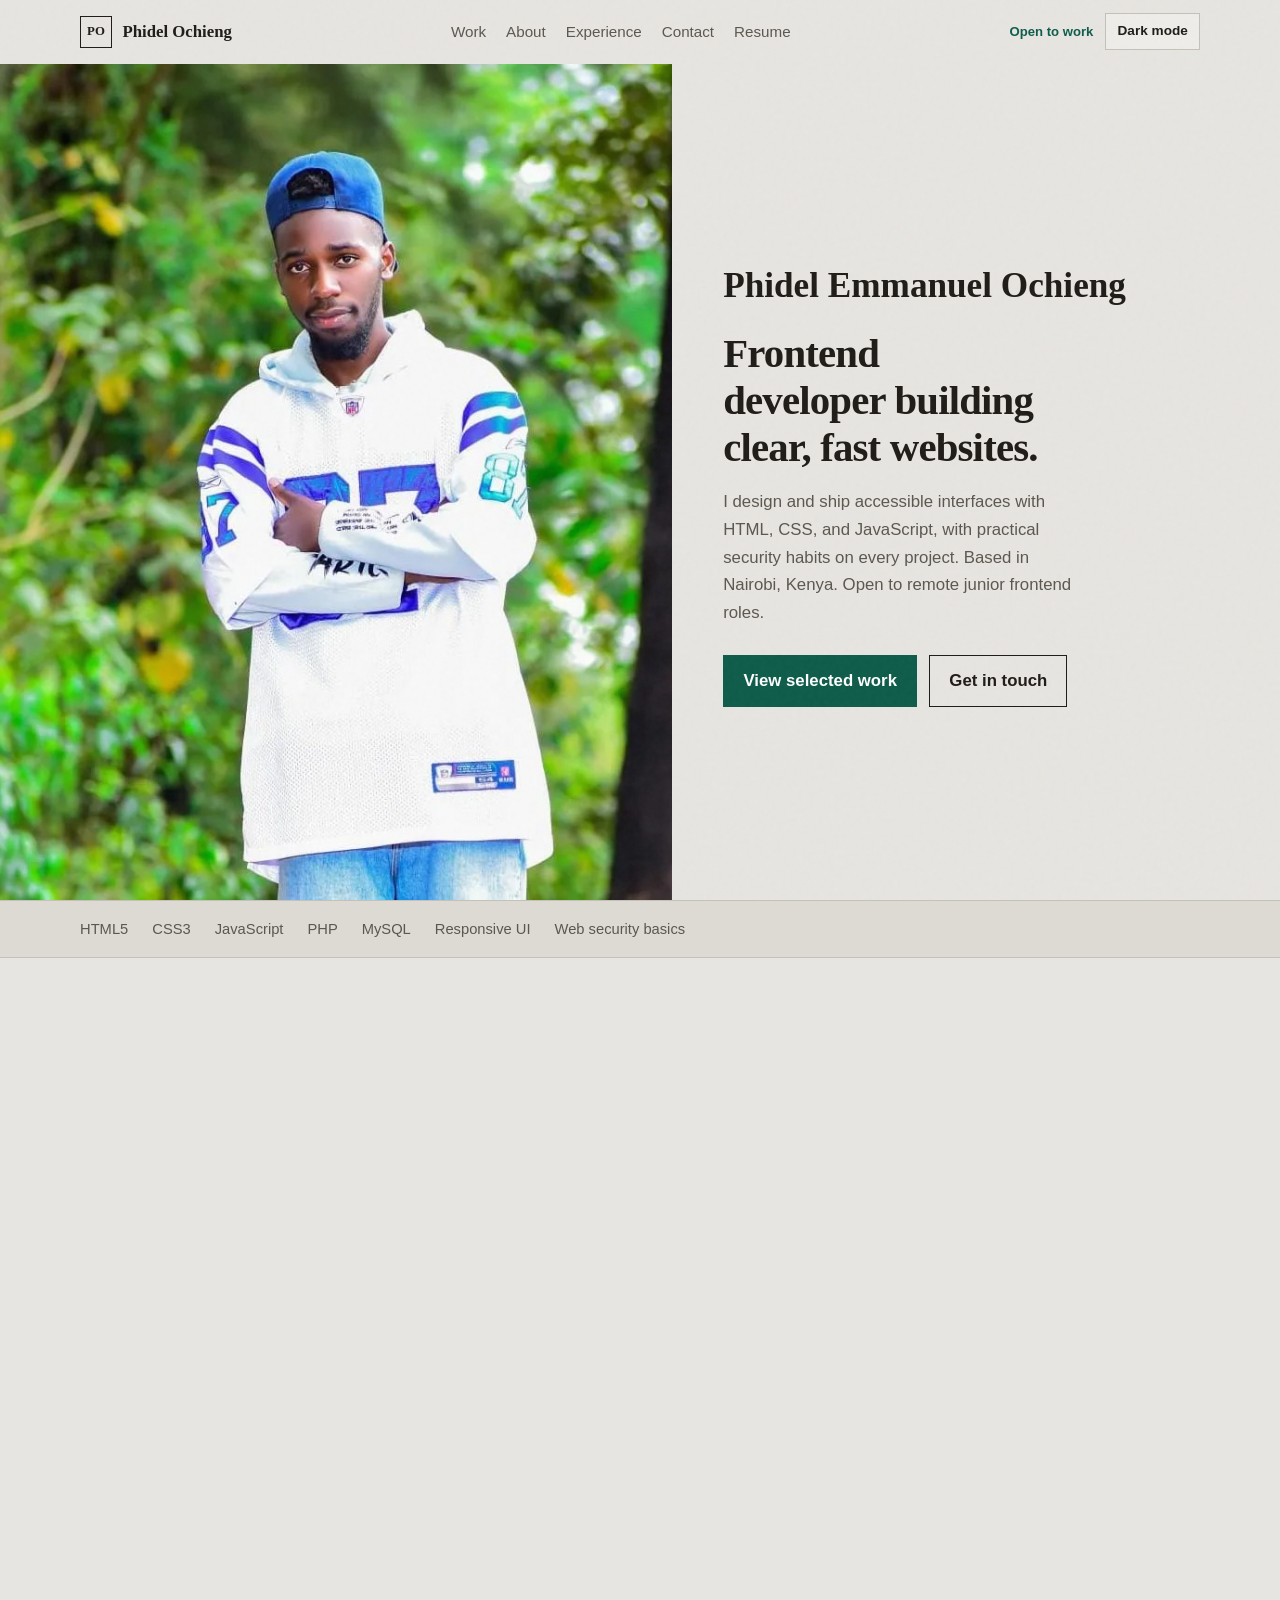
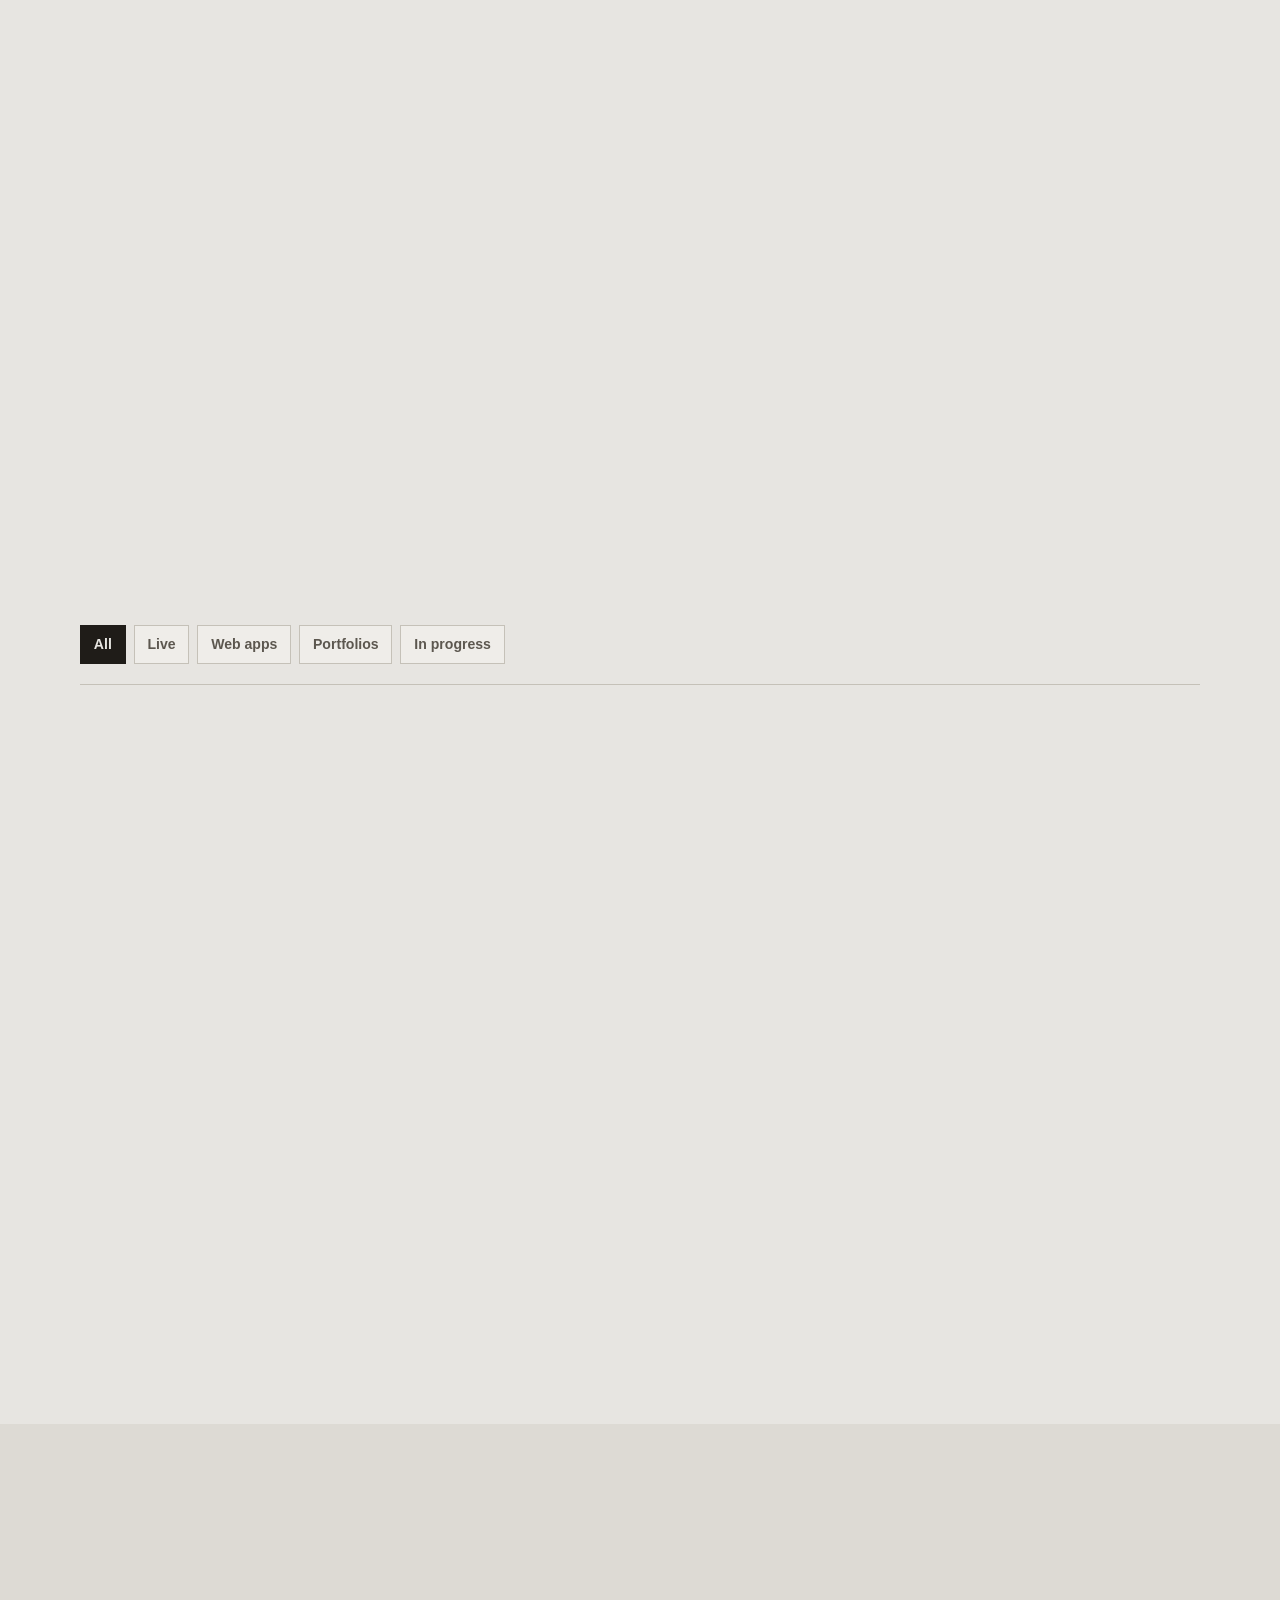
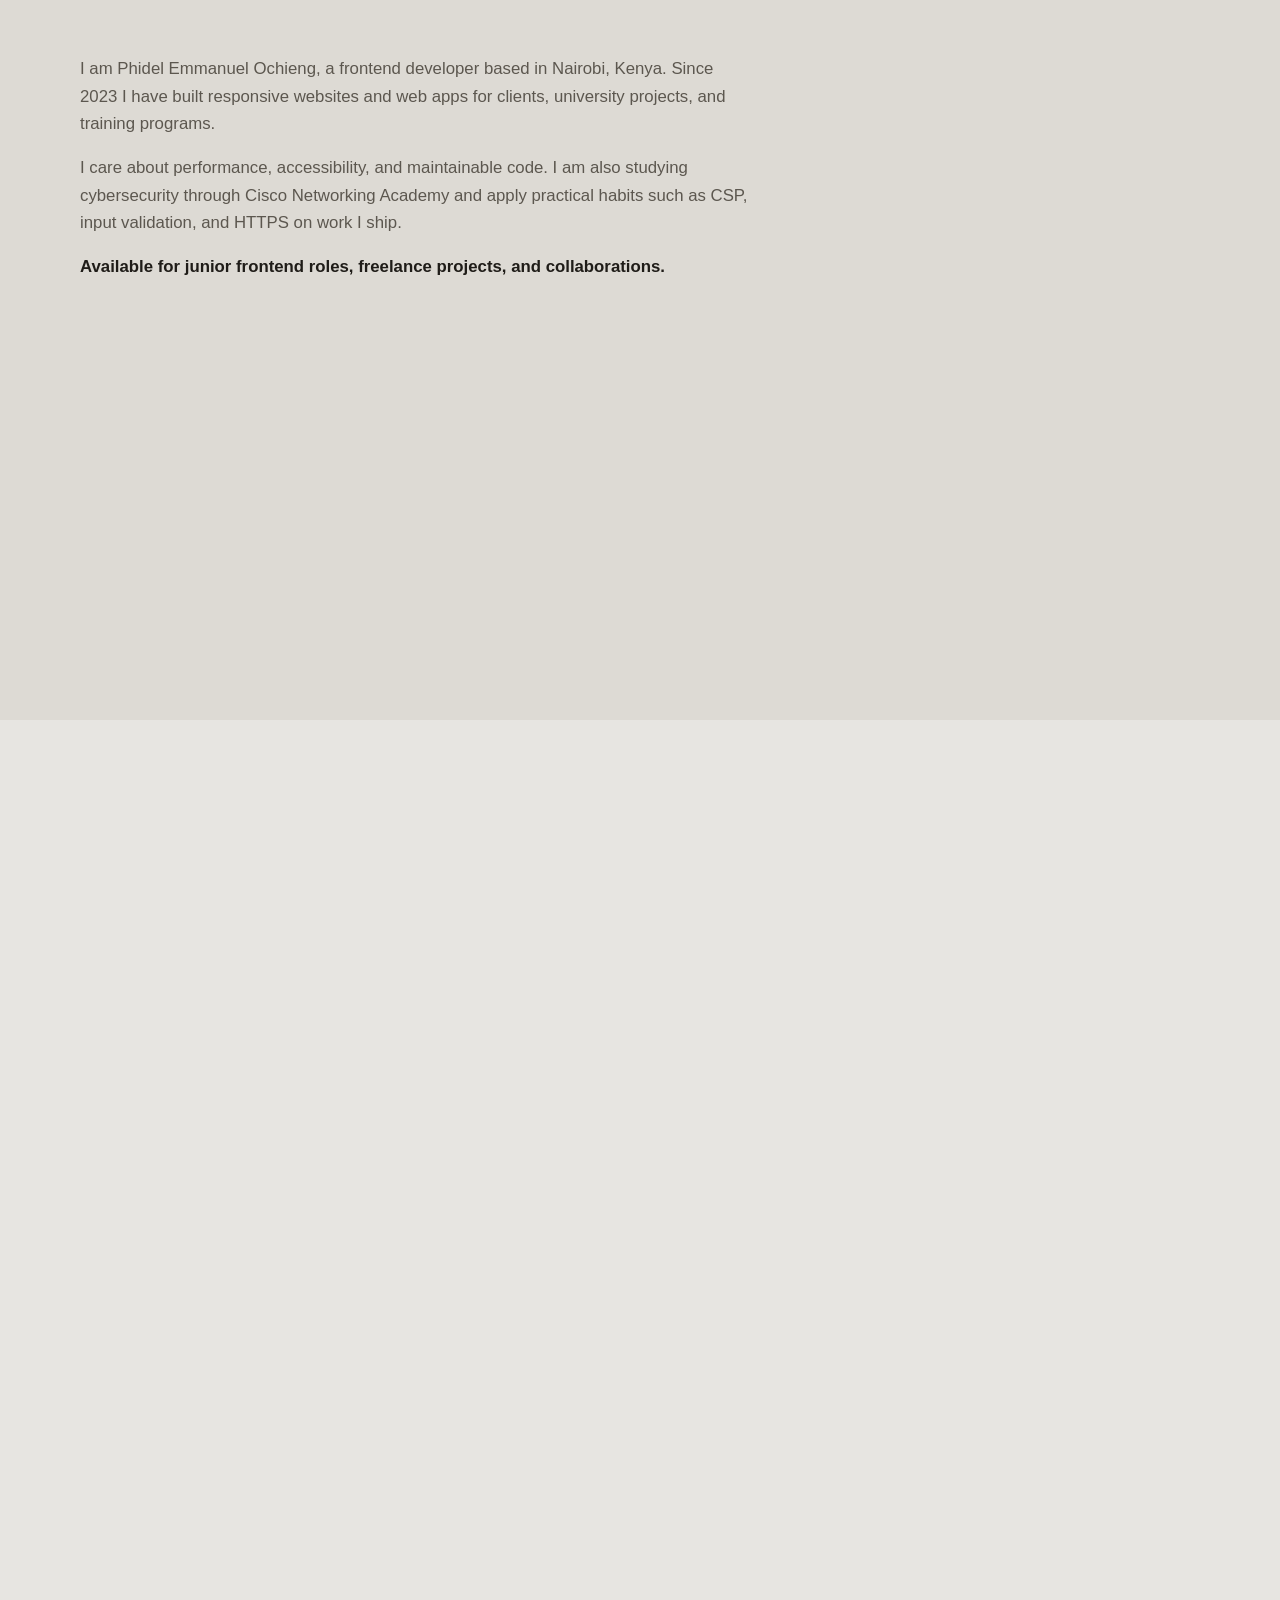
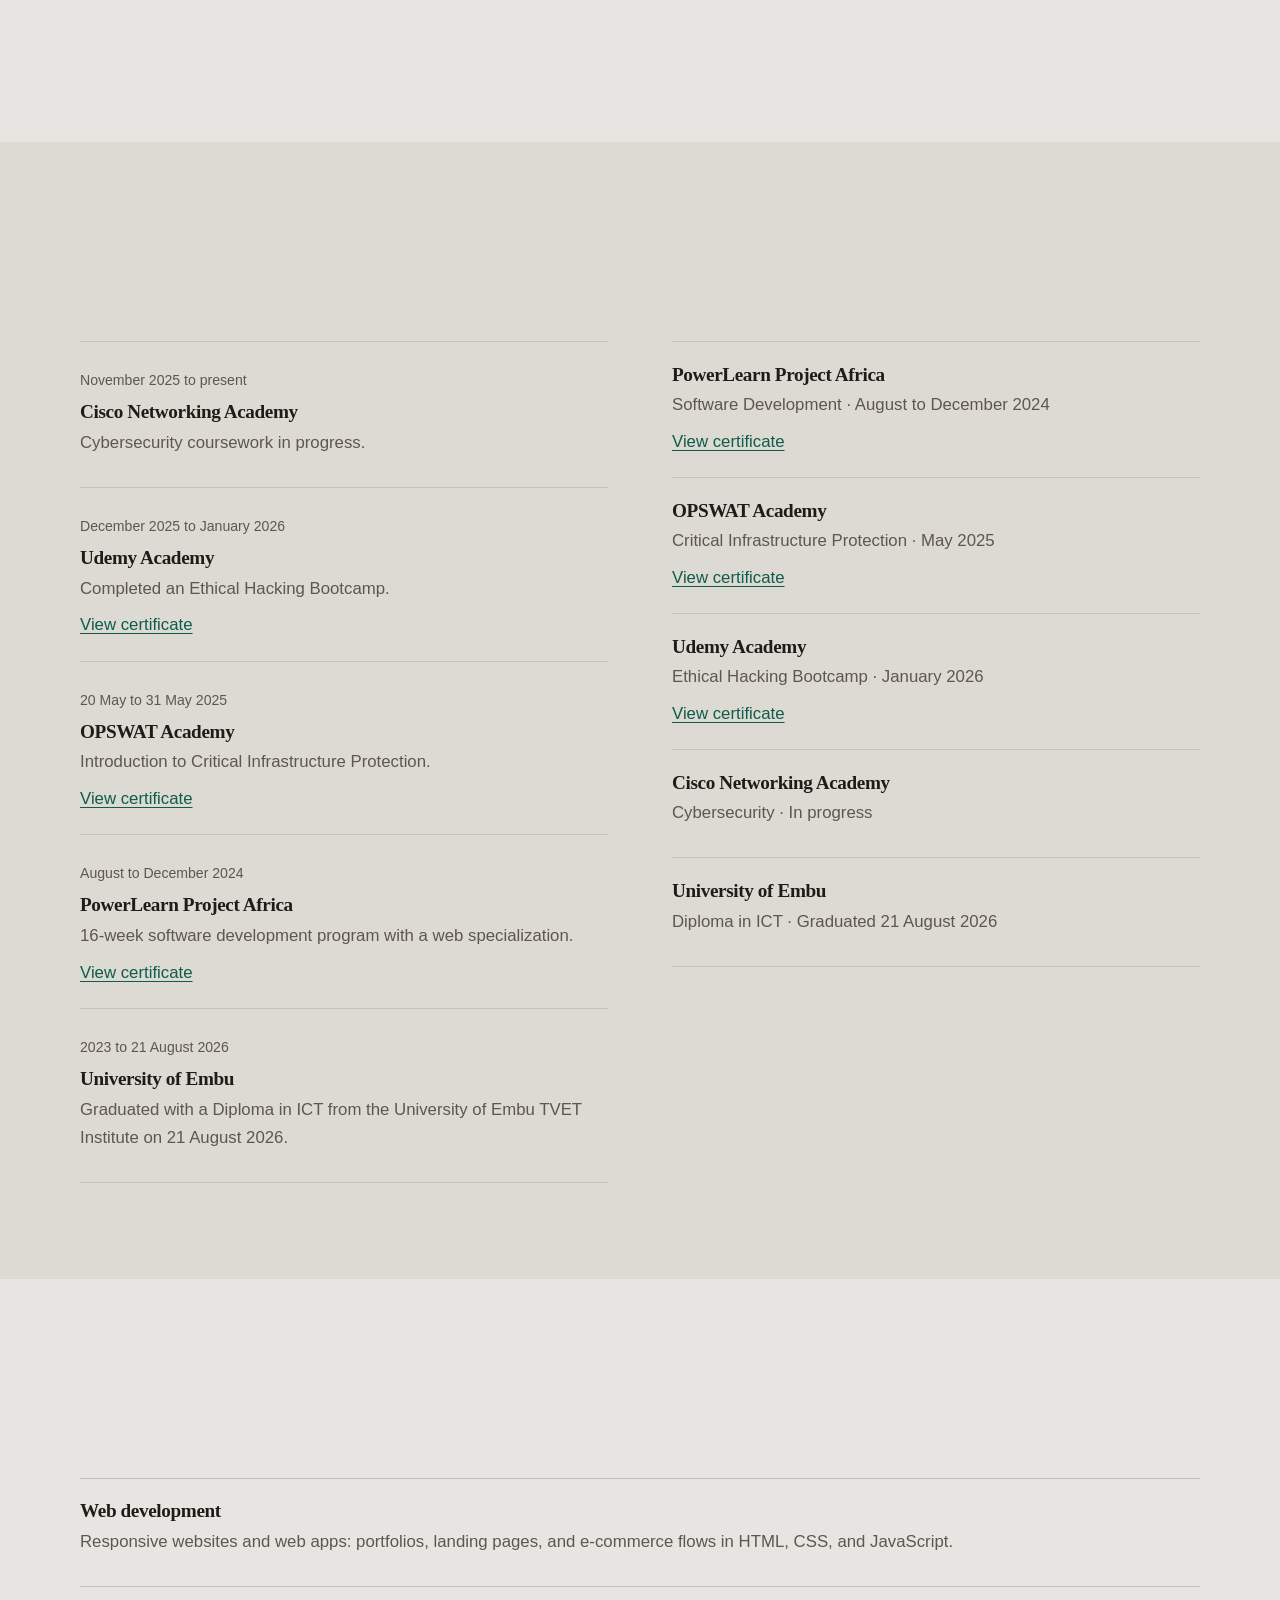
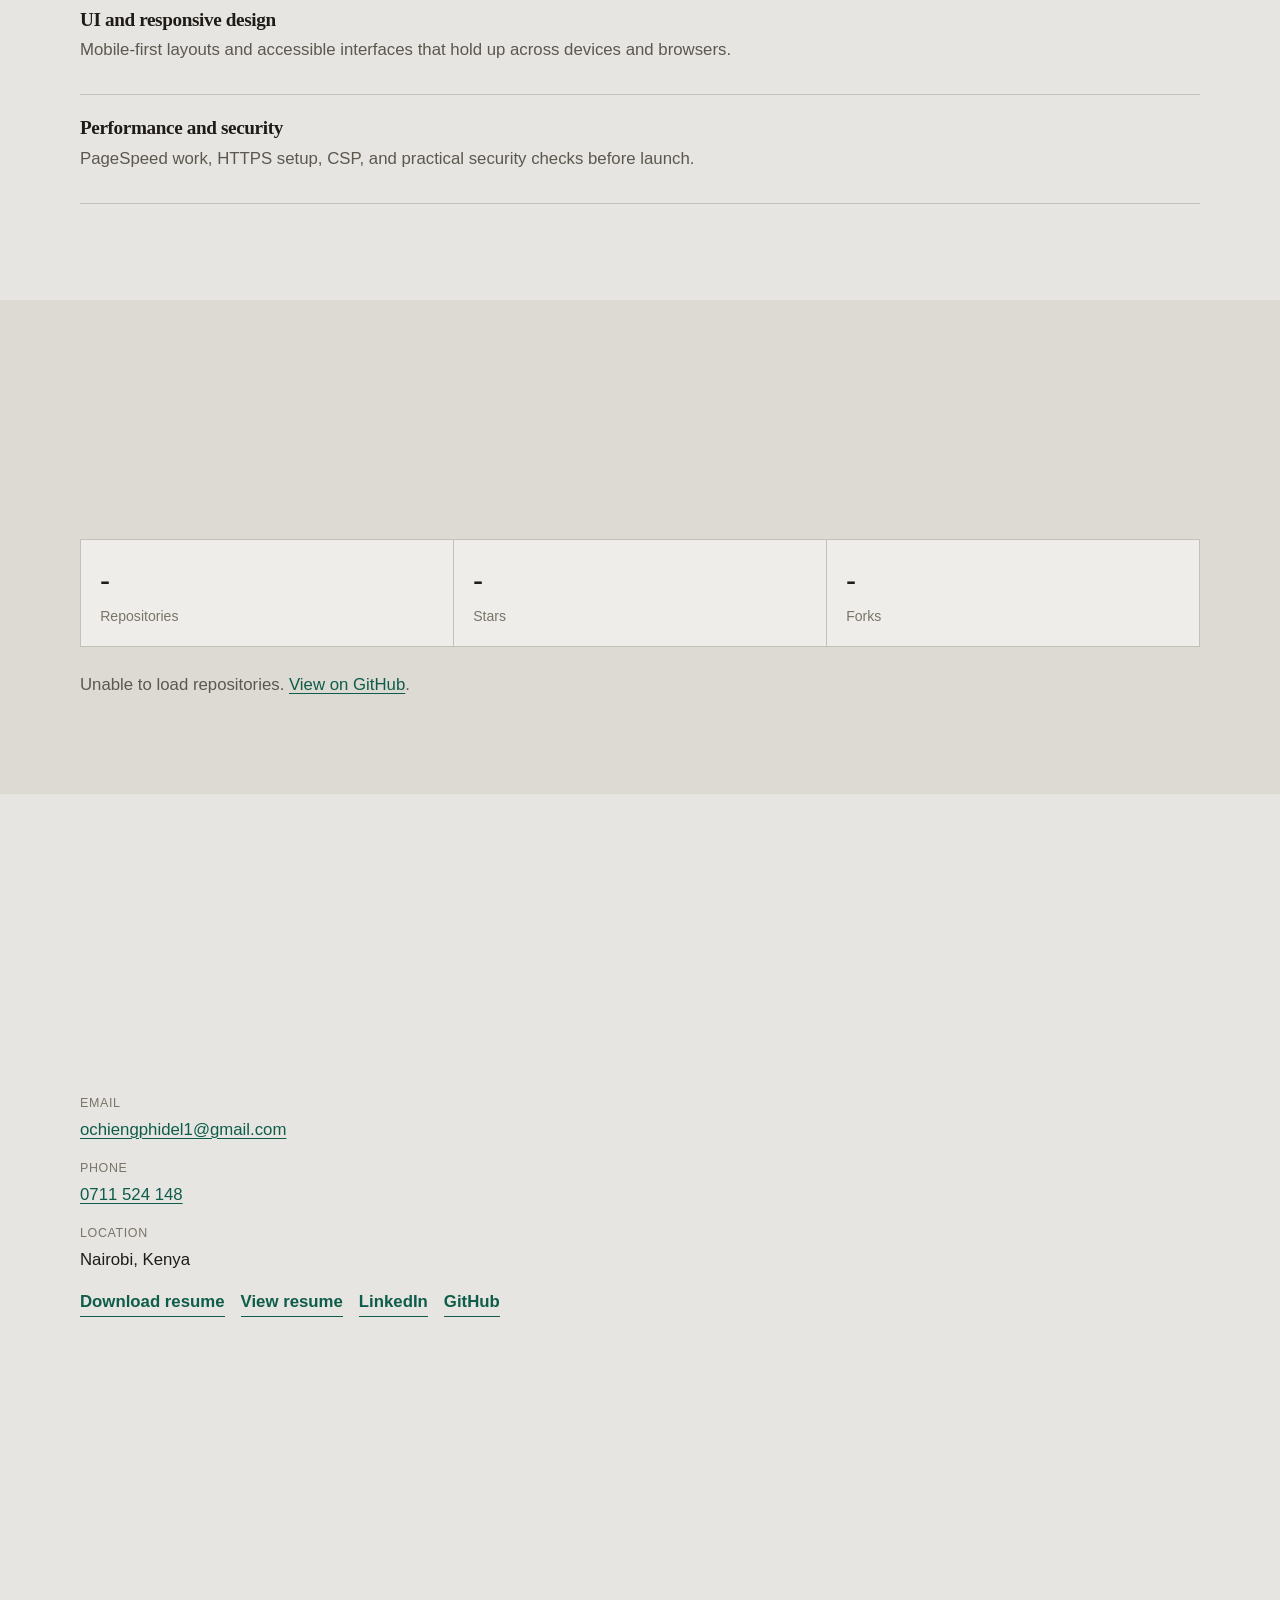
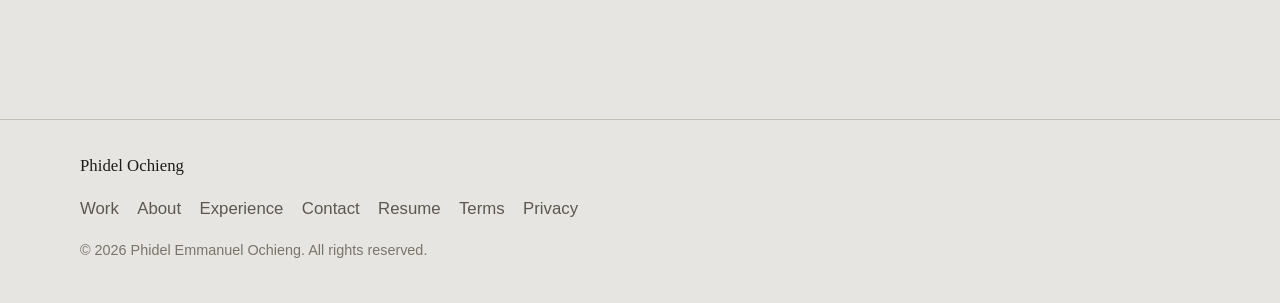
==== commit 493cf438: "Update location to Nairobi and mark Embu diploma as graduated Set current location to Nairobi, Kenya" ====
--- a/index.html
+++ b/index.html
@@ -9,9 +9,9 @@
     <meta name="referrer" content="strict-origin-when-cross-origin">
 
     <!-- SEO -->
-    <title>Phidel Emmanuel Ochieng | Frontend Developer in Embu, Kenya</title>
-    <meta name="description" content="Frontend developer in Embu, Kenya building accessible, performance-focused websites with HTML, CSS, JavaScript, and PHP. Open to junior frontend roles and freelance work.">
-    <meta name="keywords" content="Phidel Ochieng, Frontend Developer, Embu Kenya, HTML, CSS, JavaScript, PHP, MySQL, Web Developer Portfolio">
+    <title>Phidel Emmanuel Ochieng | Frontend Developer in Nairobi, Kenya</title>
+    <meta name="description" content="Frontend developer in Nairobi, Kenya building accessible, performance-focused websites with HTML, CSS, JavaScript, and PHP. Open to junior frontend roles and freelance work.">
+    <meta name="keywords" content="Phidel Ochieng, Frontend Developer, Nairobi Kenya, HTML, CSS, JavaScript, PHP, MySQL, Web Developer Portfolio">
     <meta name="author" content="Phidel Emmanuel Ochieng">
     <meta name="robots" content="index, follow, max-image-preview:large">
     <link rel="canonical" href="https://phidelemmanuelochieng.vercel.app/">
@@ -20,7 +20,7 @@
     <meta property="og:type" content="website">
     <meta property="og:site_name" content="Phidel Emmanuel Ochieng">
     <meta property="og:title" content="Phidel Emmanuel Ochieng | Frontend Developer">
-    <meta property="og:description" content="Accessible, performance-focused websites and web apps. Based in Embu, Kenya. Open to junior frontend roles.">
+    <meta property="og:description" content="Accessible, performance-focused websites and web apps. Based in Nairobi, Kenya. Open to junior frontend roles.">
     <meta property="og:url" content="https://phidelemmanuelochieng.vercel.app/">
     <meta property="og:image" content="https://phidelemmanuelochieng.vercel.app/og-image.png">
     <meta property="og:image:width" content="1200">
@@ -68,7 +68,7 @@
         "telephone": "+254711524148",
         "address": {
             "@type": "PostalAddress",
-            "addressLocality": "Embu",
+            "addressLocality": "Nairobi",
             "addressCountry": "KE"
         },
         "alumniOf": {
@@ -85,7 +85,7 @@
             "Responsive Design",
             "Web Security"
         ],
-        "description": "Frontend developer in Embu, Kenya building accessible, performance-focused websites with a security-aware approach."
+        "description": "Frontend developer in Nairobi, Kenya building accessible, performance-focused websites with a security-aware approach."
     }
     </script>
     <script type="application/ld+json">
@@ -137,7 +137,7 @@
                     <source srcset="tariq2.webp" type="image/webp">
                     <img
                         src="tariq2.jpg"
-                        alt="Portrait of Phidel Emmanuel Ochieng, frontend developer based in Embu, Kenya"
+                        alt="Portrait of Phidel Emmanuel Ochieng, frontend developer based in Nairobi, Kenya"
                         width="960"
                         height="1200"
                         fetchpriority="high"
@@ -149,7 +149,7 @@
                 <h1 id="hero-heading">Frontend developer building clear, fast websites.</h1>
                 <p class="hero-lede">
                     I design and ship accessible interfaces with HTML, CSS, and JavaScript,
-                    with practical security habits on every project. Based in Embu, Kenya.
+                    with practical security habits on every project. Based in Nairobi, Kenya.
                     Open to remote junior frontend roles.
                 </p>
                 <div class="hero-actions">
@@ -345,7 +345,7 @@
                 </header>
                 <div class="about-copy">
                     <p>
-                        I am Phidel Emmanuel Ochieng, a frontend developer from Embu, Kenya.
+                        I am Phidel Emmanuel Ochieng, a frontend developer based in Nairobi, Kenya.
                         Since 2023 I have built responsive websites and web apps for clients,
                         university projects, and training programs.
                     </p>
@@ -359,8 +359,8 @@
                 </div>
                 <dl class="facts">
                     <div><dt>Role</dt><dd>Frontend developer</dd></div>
-                    <div><dt>Location</dt><dd>Embu, Kenya</dd></div>
-                    <div><dt>Education</dt><dd>University of Embu, ICT diploma</dd></div>
+                    <div><dt>Location</dt><dd>Nairobi, Kenya</dd></div>
+                    <div><dt>Education</dt><dd>University of Embu, ICT diploma (graduated 21 August 2026)</dd></div>
                     <div><dt>Active since</dt><dd>2023</dd></div>
                     <div><dt>Core stack</dt><dd>HTML, CSS, JS, PHP, MySQL</dd></div>
                     <div><dt>Learning</dt><dd>React, cybersecurity</dd></div>
@@ -401,13 +401,14 @@
                         </ul>
                     </li>
                     <li>
-                        <p class="meta">2023 to present</p>
+                        <p class="meta">2023 to August 2026</p>
                         <h3>Student developer</h3>
                         <p class="place">University of Embu</p>
                         <ul>
-                            <li>Pursuing a diploma in ICT with a focus on web development.</li>
+                            <li>Completed a diploma in ICT with a focus on web development.</li>
                             <li>Lead developer on student group projects.</li>
-                            <li>Mentors peers in HTML, CSS, and JavaScript fundamentals.</li>
+                            <li>Mentored peers in HTML, CSS, and JavaScript fundamentals.</li>
+                            <li>Graduated on 21 August 2026.</li>
                         </ul>
                     </li>
                     <li>
@@ -456,9 +457,9 @@
                             <a href="phidel-certificate.pdf" target="_blank" rel="noopener noreferrer">View certificate</a>
                         </li>
                         <li>
-                            <p class="meta">2023 to present</p>
+                            <p class="meta">2023 to 21 August 2026</p>
                             <h3>University of Embu</h3>
-                            <p>Diploma in ICT at the University of Embu TVET Institute.</p>
+                            <p>Graduated with a Diploma in ICT from the University of Embu TVET Institute on 21 August 2026.</p>
                         </li>
                     </ol>
                 </div>
@@ -490,7 +491,7 @@
                         </li>
                         <li>
                             <h3>University of Embu</h3>
-                            <p>Diploma in ICT · Ongoing</p>
+                            <p>Diploma in ICT · Graduated 21 August 2026</p>
                         </li>
                     </ul>
                 </div>
@@ -562,7 +563,7 @@
                 <aside class="contact-aside">
                     <p><span>Email</span> <a href="mailto:ochiengphidel1@gmail.com">ochiengphidel1@gmail.com</a></p>
                     <p><span>Phone</span> <a href="tel:+254711524148">0711 524 148</a></p>
-                    <p><span>Location</span> Embu, Kenya</p>
+                    <p><span>Location</span> Nairobi, Kenya</p>
                     <div class="inline-links">
                         <a href="phidel-cv.pdf" download>Download resume</a>
                         <a href="resume.html">View resume</a>
--- a/styles.css
+++ b/styles.css
@@ -16,7 +16,7 @@
     --font-display: "Bricolage Grotesque", Georgia, serif;
     --font-body: "Figtree", "Segoe UI", sans-serif;
 
-    --radius: 2px;
+    --radius: 0;
     --shell: 1120px;
     --header-h: 64px;
     --space: clamp(1rem, 2.5vw, 2rem);
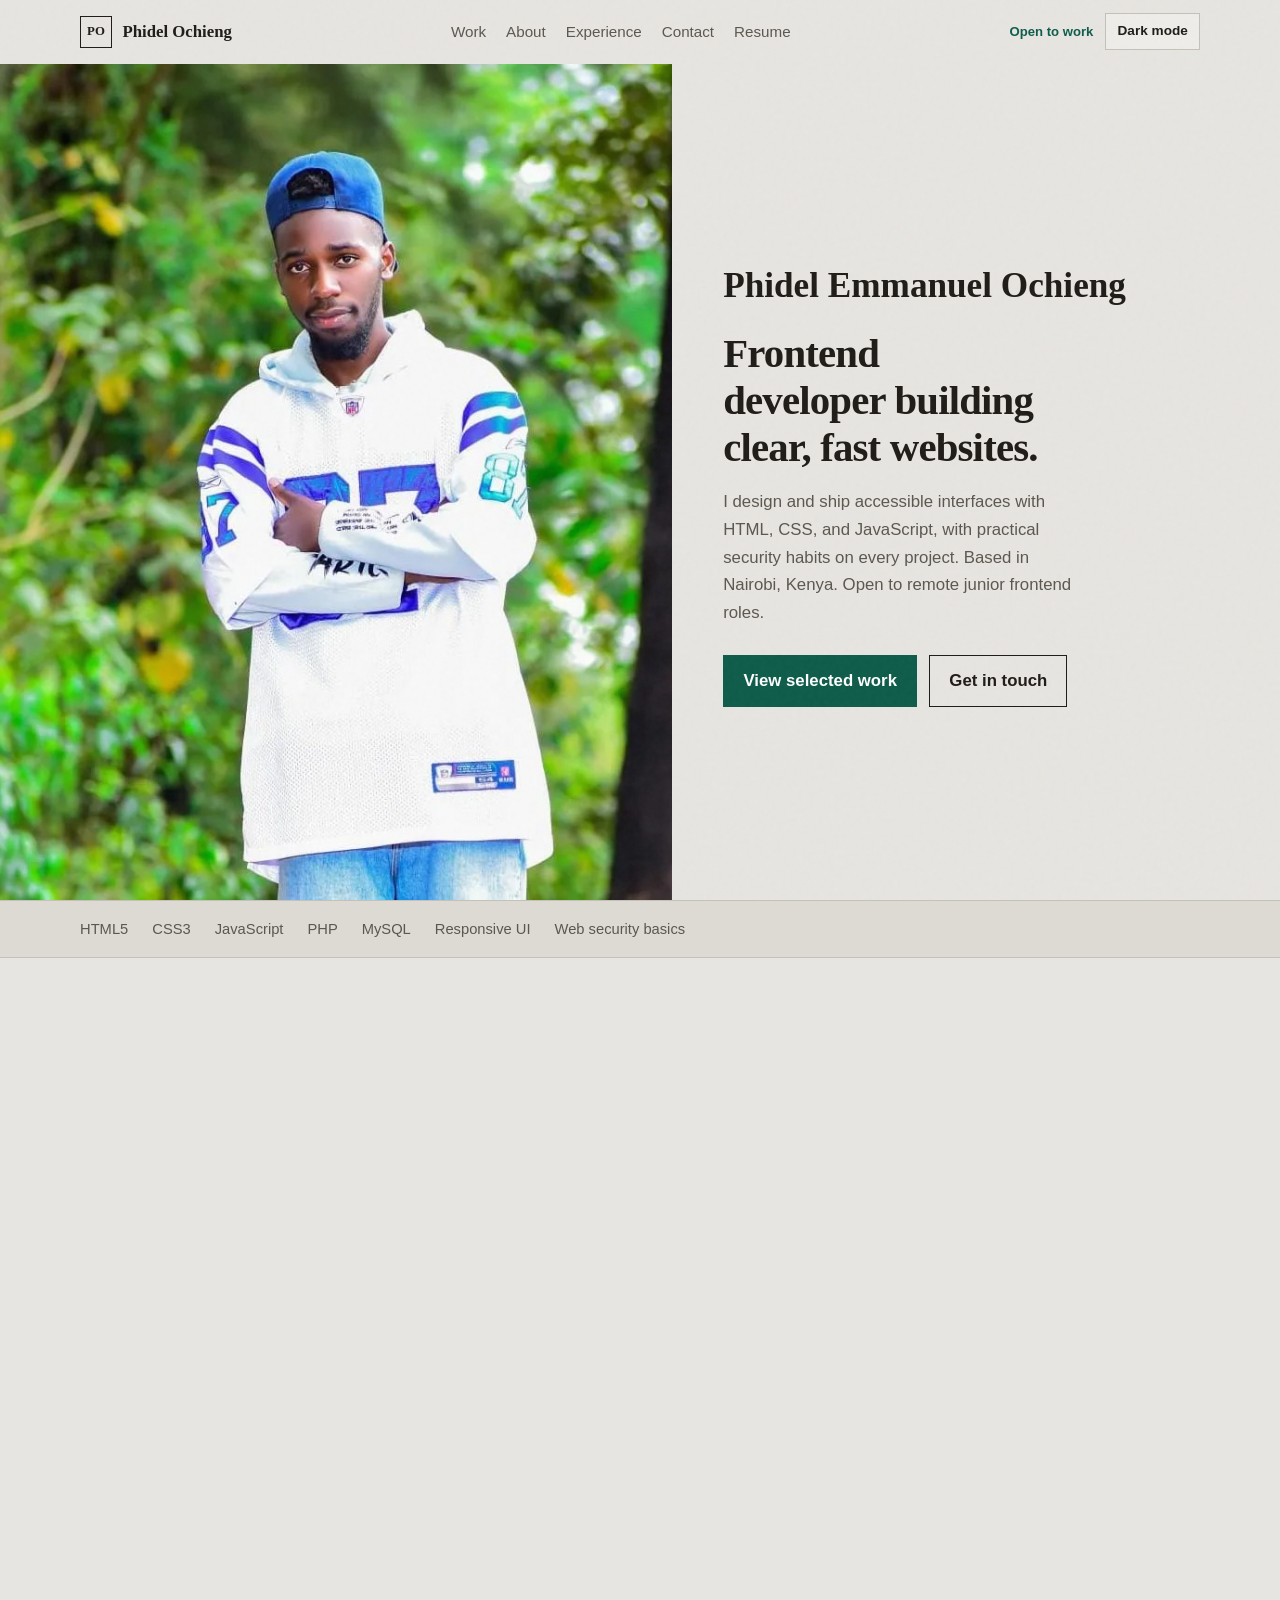
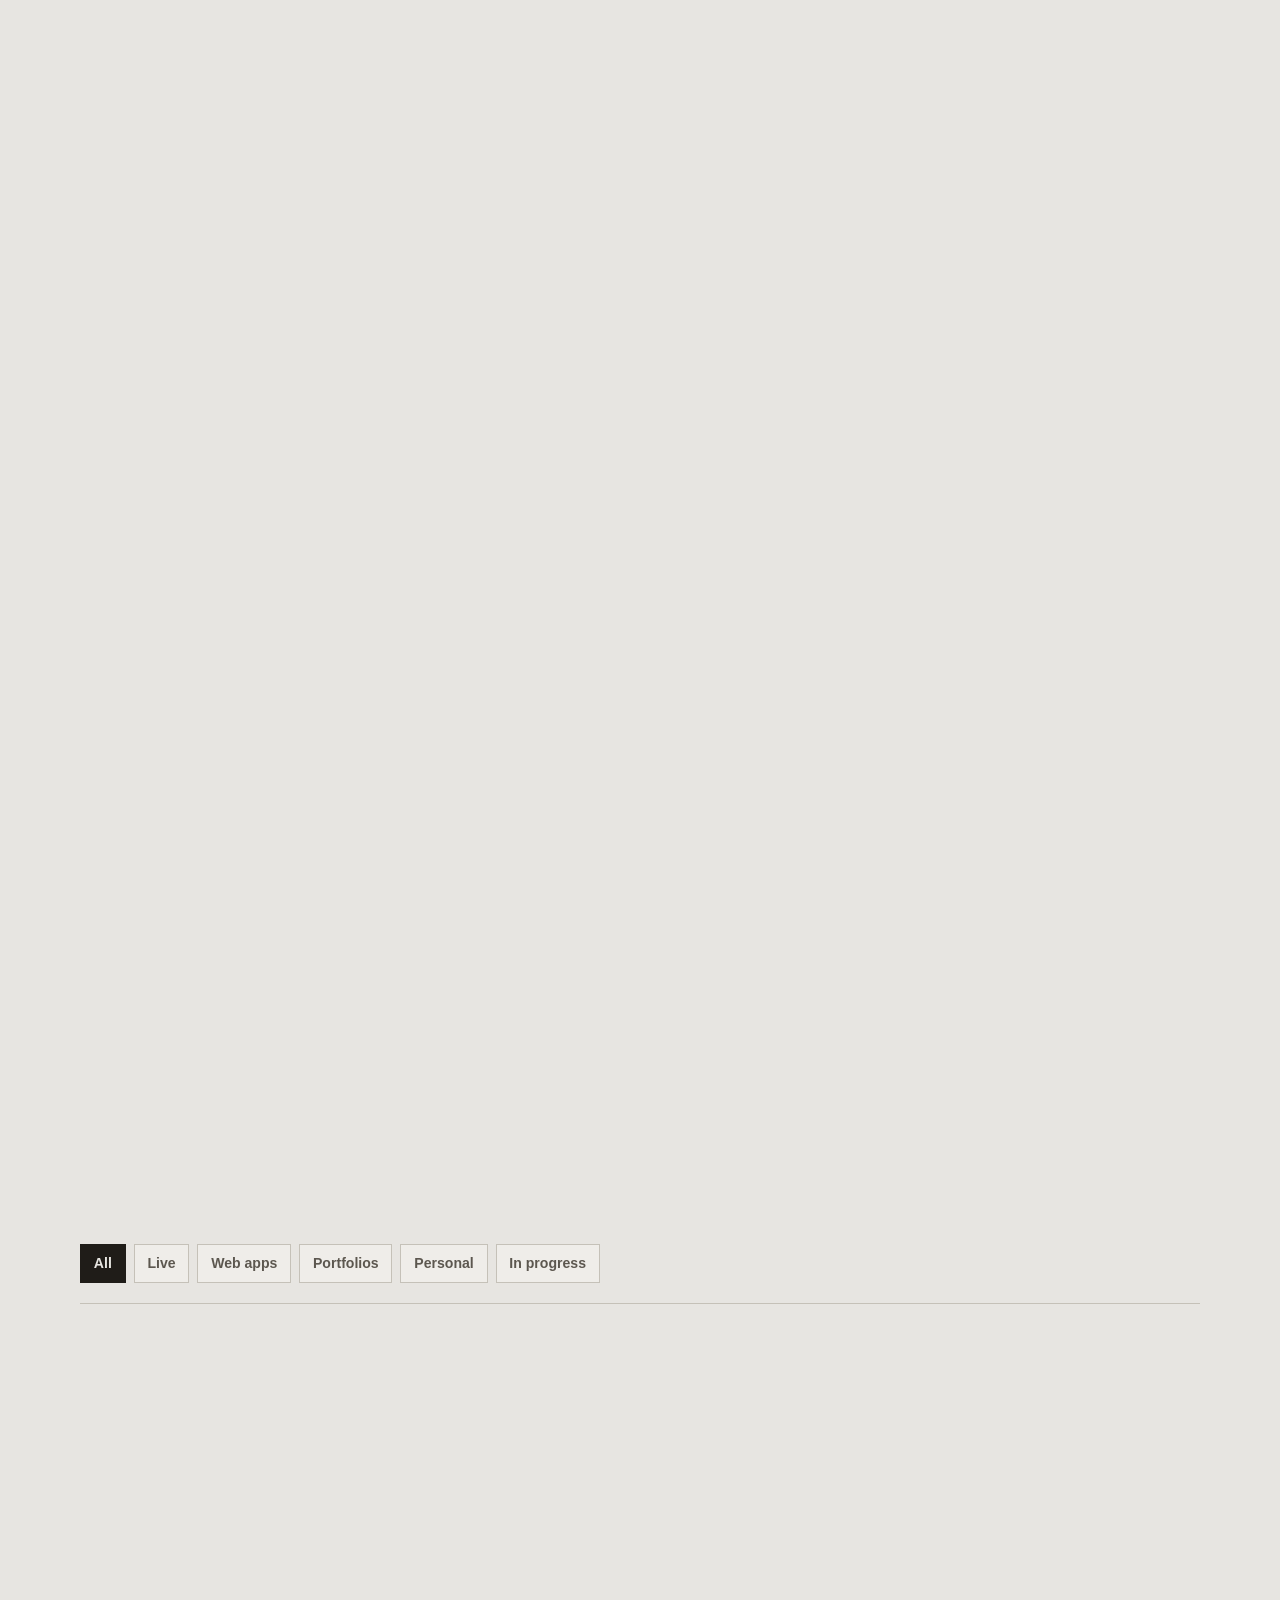
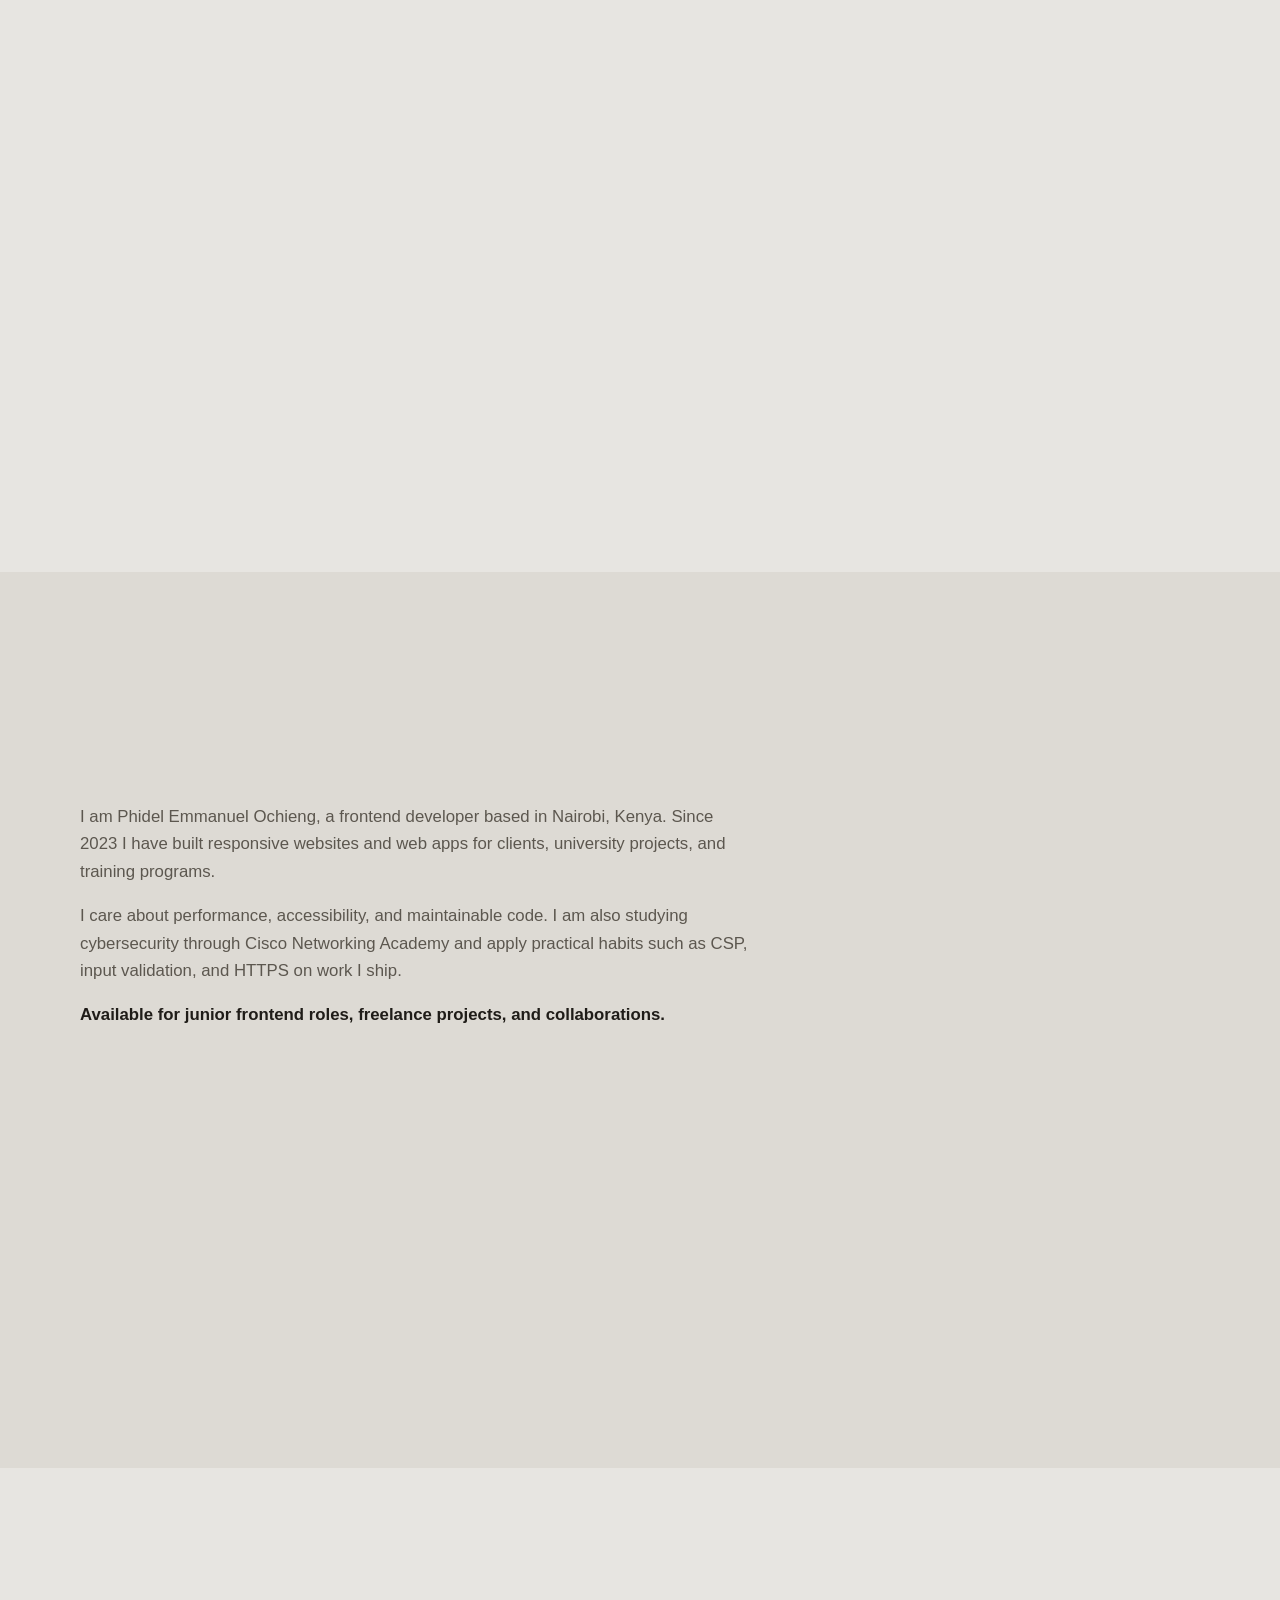
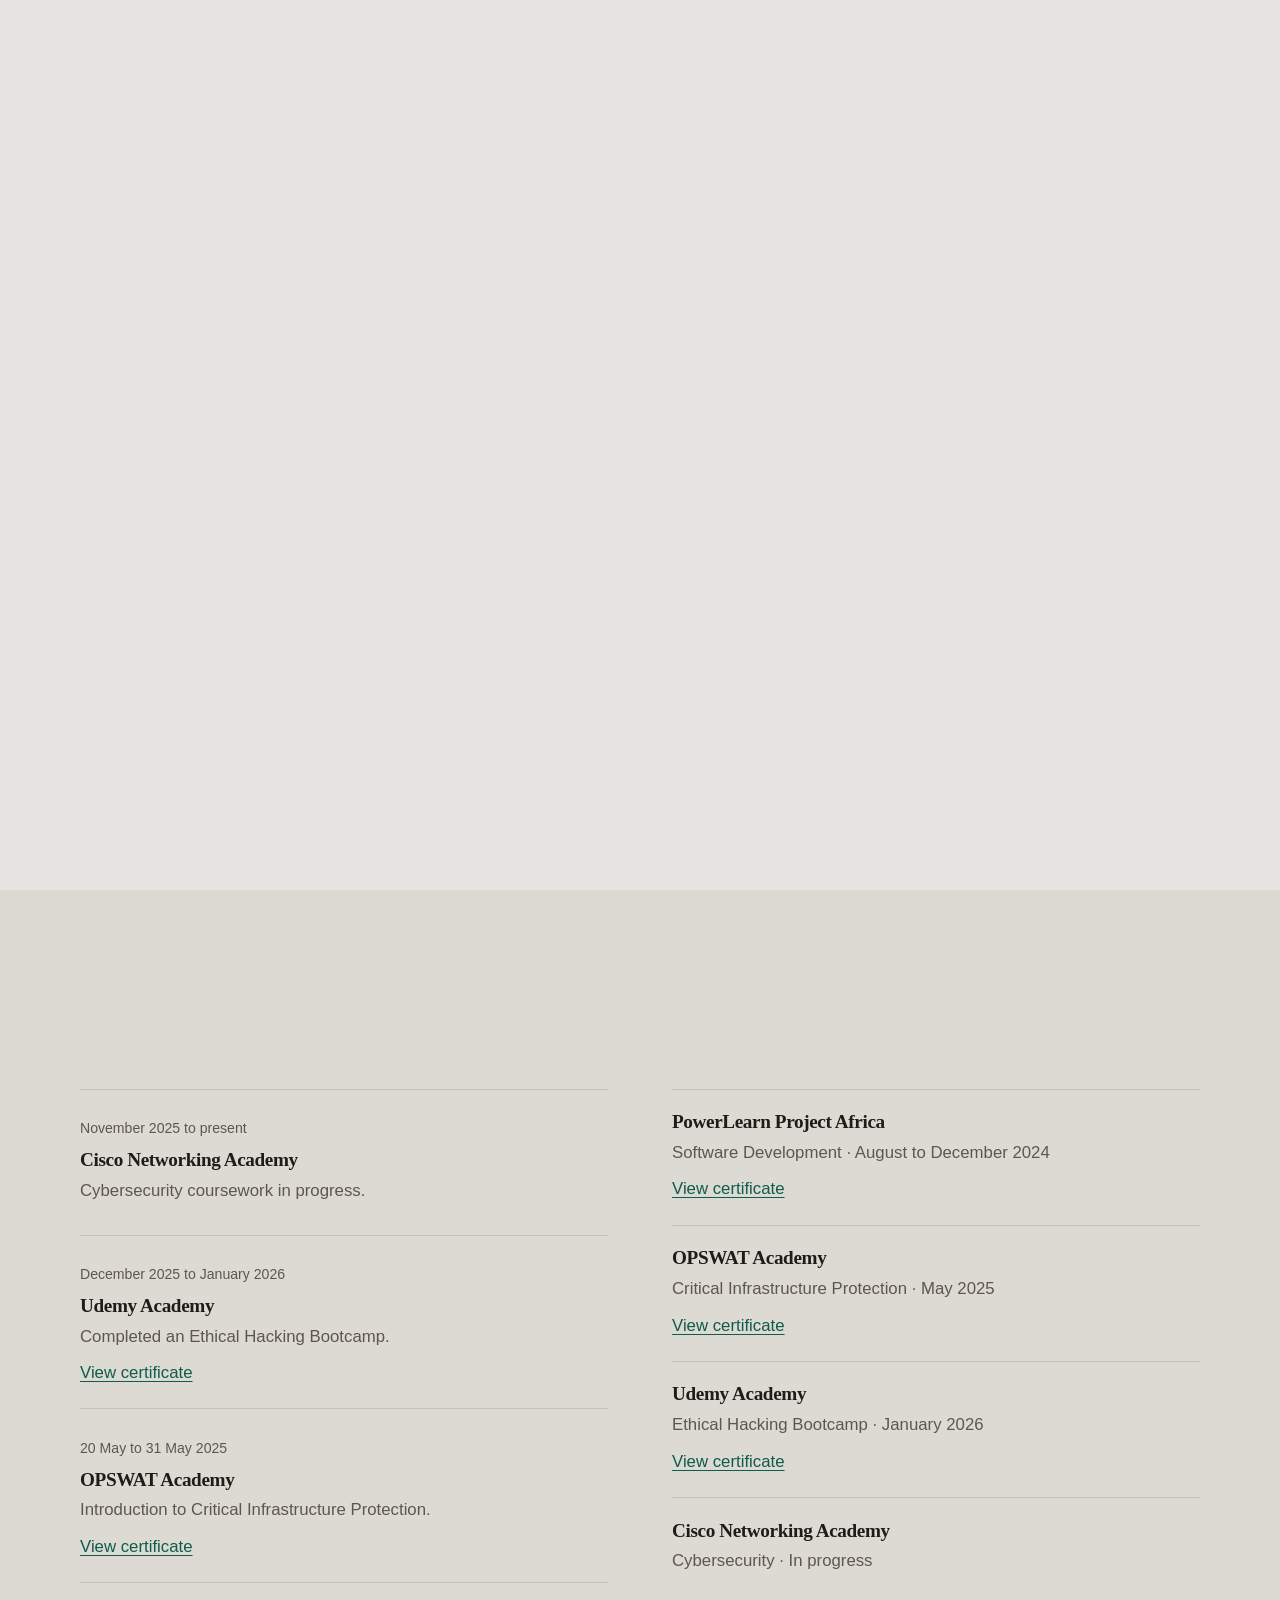
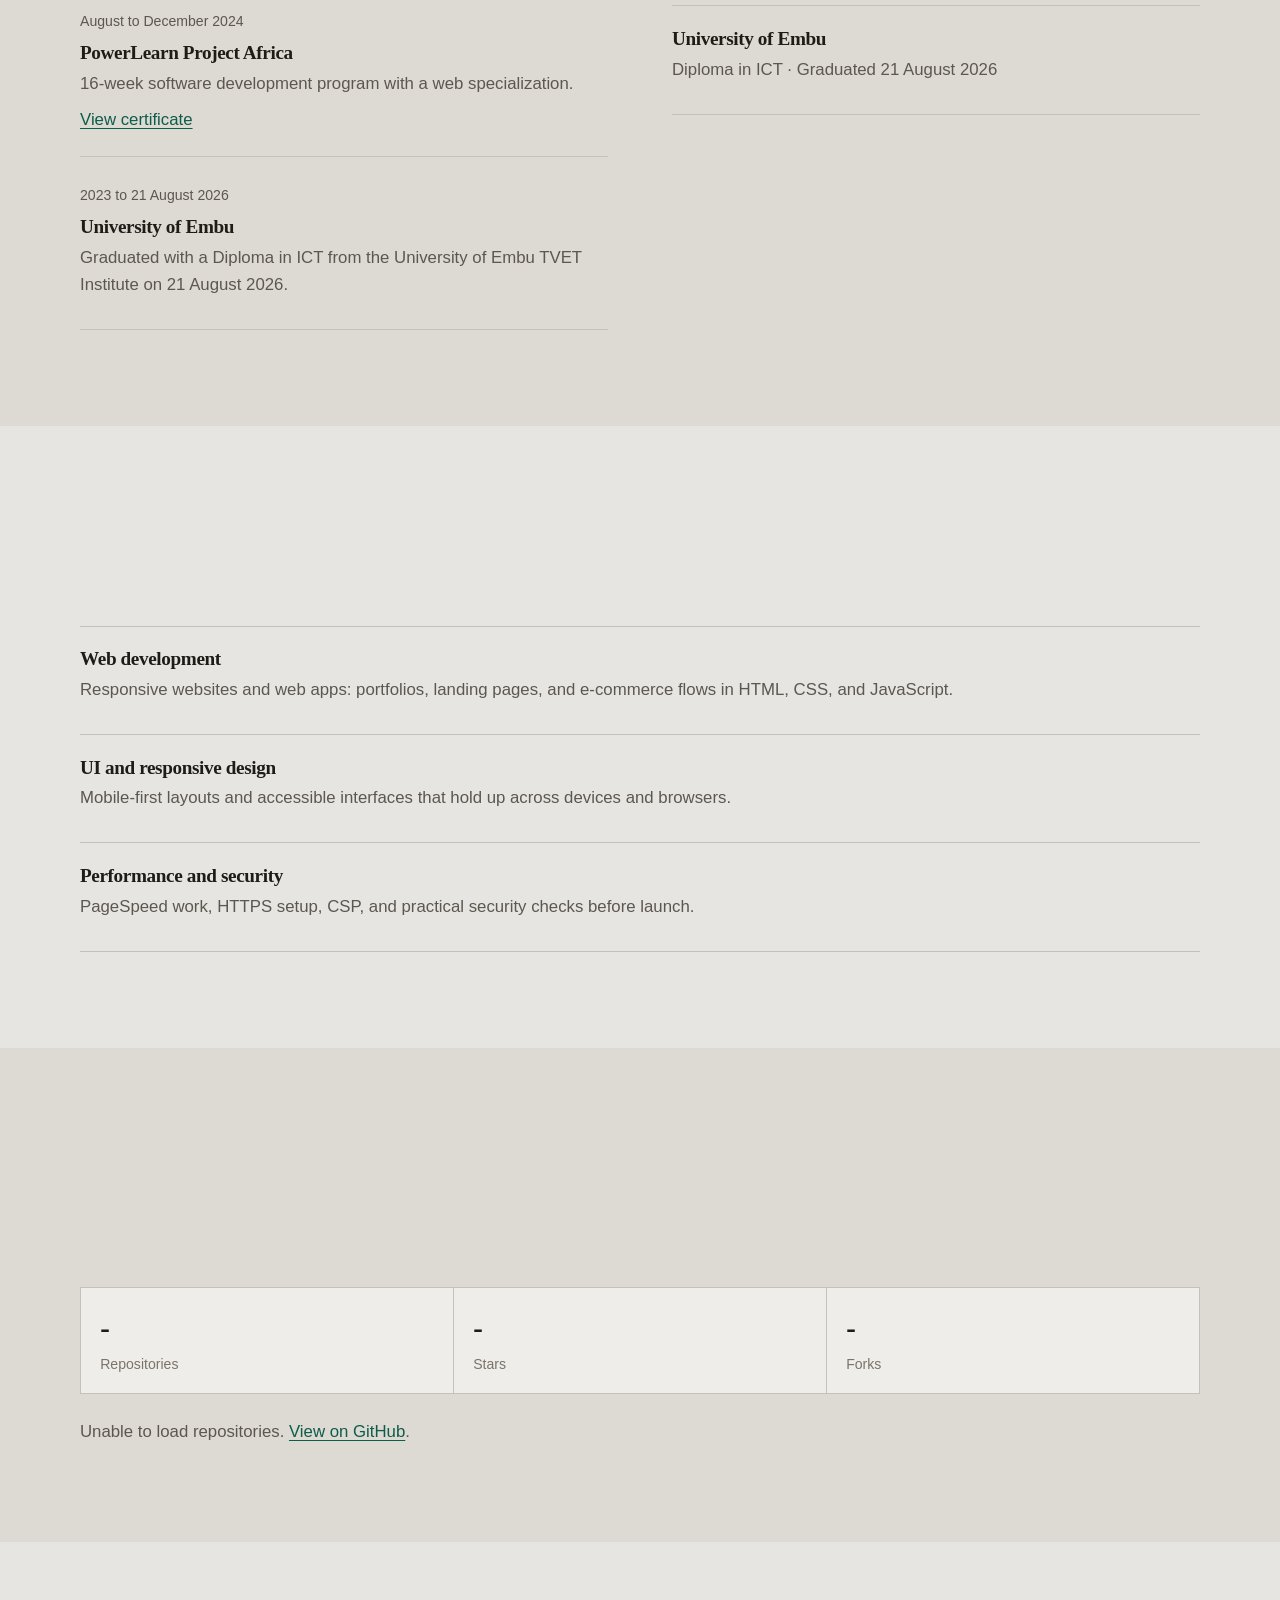
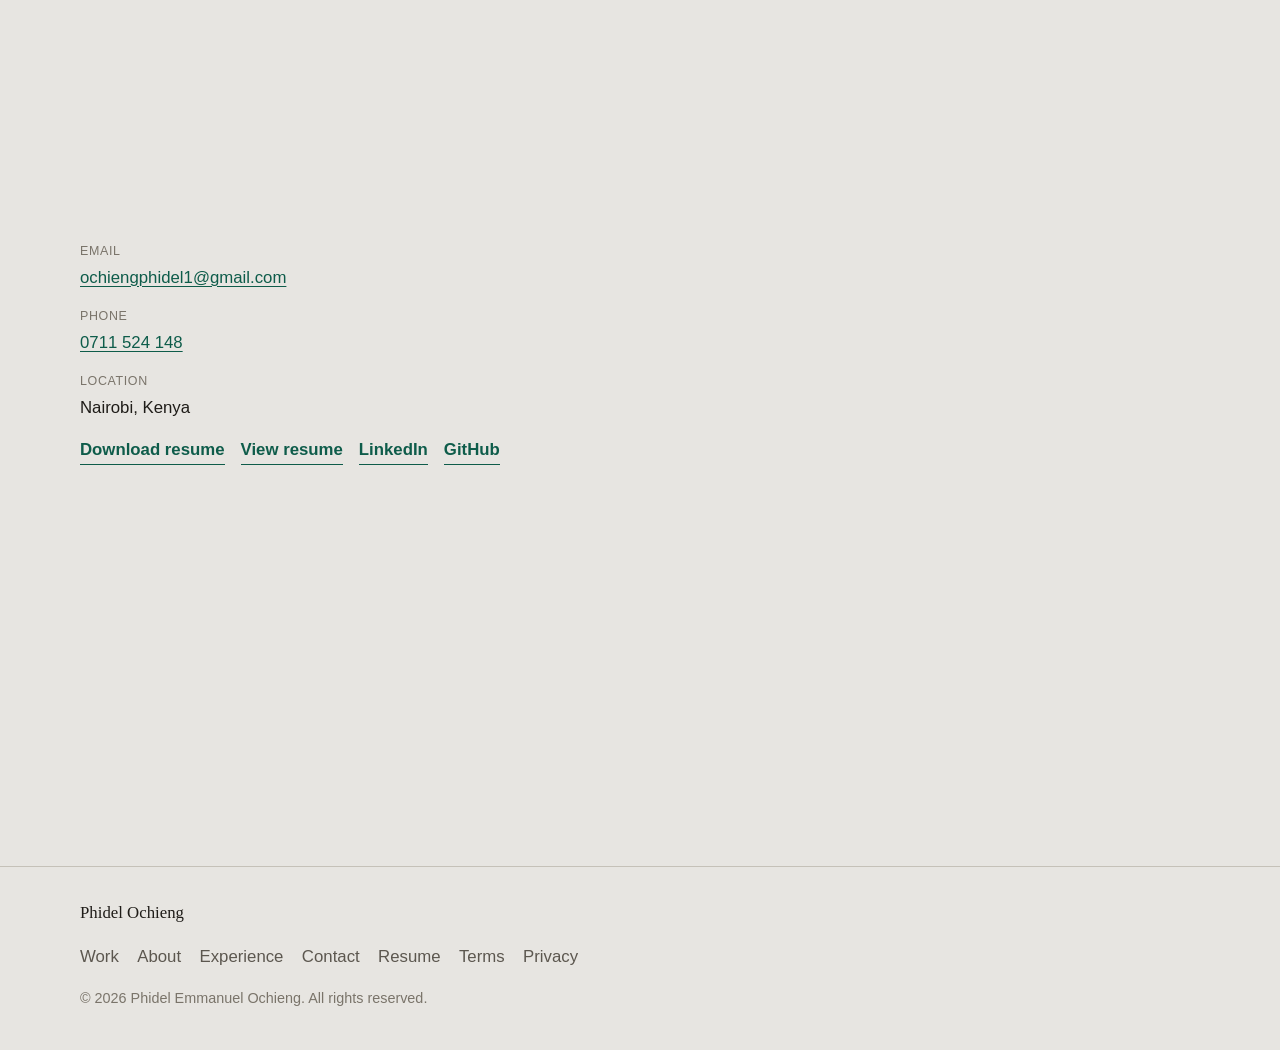
==== commit 8bb2f8c0: "Sync Selected Work with live GitHub repositories Feature real @tariq926 projects, fix source links t" ====
--- a/index.html
+++ b/index.html
@@ -175,7 +175,8 @@
             <div class="shell">
                 <header class="section-intro">
                     <p class="eyebrow">Selected work</p>
-                    <h2 id="work-heading">Projects with a clear problem, solution, and result.</h2>
+                    <h2 id="work-heading">Projects from my GitHub, with a clear problem, solution, and result.</h2>
+                    <p class="section-note">Curated from <a href="https://github.com/tariq926" target="_blank" rel="noopener noreferrer">@tariq926</a>. Live demos where available.</p>
                 </header>
 
                 <article class="feature">
@@ -191,21 +192,21 @@
                         <dl class="case">
                             <div>
                                 <dt>Problem</dt>
-                                <dd>A professional needed a credible online presence to present experience to employers.</dd>
+                                <dd>A researcher needed a credible site to present water resources, climate, and geospatial work to employers and partners.</dd>
                             </div>
                             <div>
                                 <dt>Solution</dt>
-                                <dd>Built a responsive portfolio with SEO meta tags and performance-minded markup.</dd>
+                                <dd>Built a multi-page HTML/CSS/JS portfolio with project case pages, resume download, and performance-minded markup.</dd>
                             </div>
                             <div>
                                 <dt>Result</dt>
-                                <dd>95+ PageSpeed score, live deployment, clearer discoverability.</dd>
+                                <dd>Live on GitHub Pages with a clear professional presence and strong PageSpeed scores.</dd>
                             </div>
                         </dl>
                         <p class="tags">HTML/CSS · JavaScript · SEO</p>
                         <div class="inline-links">
-                            <a href="https://tariq345-svg.github.io/harrietteadhiambo/" target="_blank" rel="noopener noreferrer">Live site</a>
-                            <a href="https://github.com/tariq345-svg/harrietteadhiambo" target="_blank" rel="noopener noreferrer">Source</a>
+                            <a href="https://tariq926.github.io/harrietteadhiambo/" target="_blank" rel="noopener noreferrer">Live site</a>
+                            <a href="https://github.com/tariq926/harrietteadhiambo" target="_blank" rel="noopener noreferrer">Source</a>
                         </div>
                     </div>
                 </article>
@@ -218,7 +219,7 @@
                         </picture>
                     </div>
                     <div class="feature-body">
-                        <p class="meta">Live · 2025</p>
+                        <p class="meta">Live · 2025 to 2026</p>
                         <h3>Personal portfolio</h3>
                         <dl class="case">
                             <div>
@@ -227,7 +228,7 @@
                             </div>
                             <div>
                                 <dt>Result</dt>
-                                <dd>CSP-hardened PWA with theme support, GitHub integration, and optimized assets.</dd>
+                                <dd>CSP-hardened PWA on Vercel with theme support, GitHub integration, and optimized assets.</dd>
                             </div>
                         </dl>
                         <p class="tags">Vanilla JS · CSS · PWA · Security</p>
@@ -238,11 +239,43 @@
                     </div>
                 </article>
 
+                <article class="feature">
+                    <div class="feature-media">
+                        <picture>
+                            <source srcset="smart-life.webp" type="image/webp">
+                            <img src="smart-life.png" alt="Screenshot of Smart Life Manager dashboard for finance and tasks" width="960" height="600" loading="lazy" decoding="async">
+                        </picture>
+                    </div>
+                    <div class="feature-body">
+                        <p class="meta">In progress · Full stack · 2025</p>
+                        <h3>Smart-Life Manager</h3>
+                        <dl class="case">
+                            <div>
+                                <dt>Problem</dt>
+                                <dd>Personal finance, tasks, and resources were spread across too many tools.</dd>
+                            </div>
+                            <div>
+                                <dt>Solution</dt>
+                                <dd>Building a JavaScript full-stack app with a Node backend, MongoDB API, and a modern frontend for budgets, tasks, and tracking.</dd>
+                            </div>
+                            <div>
+                                <dt>Result</dt>
+                                <dd>Active codebase on GitHub with frontend and backend folders ready for continued development.</dd>
+                            </div>
+                        </dl>
+                        <p class="tags">JavaScript · Node.js · MongoDB</p>
+                        <div class="inline-links">
+                            <a href="https://github.com/tariq926/smart-life-manager" target="_blank" rel="noopener noreferrer">Source</a>
+                        </div>
+                    </div>
+                </article>
+
                 <div class="project-toolbar" role="group" aria-label="Filter projects">
                     <button type="button" class="filter is-active" data-filter="all">All</button>
                     <button type="button" class="filter" data-filter="live">Live</button>
                     <button type="button" class="filter" data-filter="web">Web apps</button>
                     <button type="button" class="filter" data-filter="portfolio">Portfolios</button>
+                    <button type="button" class="filter" data-filter="personal">Personal</button>
                     <button type="button" class="filter" data-filter="in-progress">In progress</button>
                 </div>
 
@@ -255,12 +288,12 @@
                             </picture>
                         </div>
                         <div class="project-copy">
-                            <p class="meta">Live · Portfolio · 2025</p>
+                            <p class="meta">Live · Portfolio · my-portfolio</p>
                             <h3>Personal portfolio</h3>
-                            <p>Vanilla JS portfolio with CSP, PWA support, and live GitHub stats.</p>
+                            <p>Vanilla JS portfolio with CSP, PWA support, and live GitHub stats. Deployed on Vercel.</p>
                         </div>
                         <div class="project-links">
-                            <a href="https://phidelemmanuelochieng.vercel.app/">Visit</a>
+                            <a href="https://phidelemmanuelochieng.vercel.app/" target="_blank" rel="noopener noreferrer">Visit</a>
                             <a href="https://github.com/tariq926/my-portfolio" target="_blank" rel="noopener noreferrer">Code</a>
                         </div>
                     </li>
@@ -273,13 +306,13 @@
                             </picture>
                         </div>
                         <div class="project-copy">
-                            <p class="meta">Live · Portfolio · 2024</p>
+                            <p class="meta">Live · Portfolio · harrietteadhiambo</p>
                             <h3>Okal Harriette Adhiambo Portfolio</h3>
-                            <p>Client portfolio with responsive layout and 95+ PageSpeed score.</p>
+                            <p>Client research portfolio with case pages for water, climate, and geospatial work.</p>
                         </div>
                         <div class="project-links">
-                            <a href="https://tariq345-svg.github.io/harrietteadhiambo/" target="_blank" rel="noopener noreferrer">Visit</a>
-                            <a href="https://github.com/tariq345-svg/harrietteadhiambo" target="_blank" rel="noopener noreferrer">Code</a>
+                            <a href="https://tariq926.github.io/harrietteadhiambo/" target="_blank" rel="noopener noreferrer">Visit</a>
+                            <a href="https://github.com/tariq926/harrietteadhiambo" target="_blank" rel="noopener noreferrer">Code</a>
                         </div>
                     </li>
 
@@ -291,29 +324,13 @@
                             </picture>
                         </div>
                         <div class="project-copy">
-                            <p class="meta">In progress · Web app · 2024</p>
+                            <p class="meta">In progress · Web app · tariq_store</p>
                             <h3>Online store</h3>
-                            <p>PHP/MySQL storefront with auth, cart, search, and mobile-first UI.</p>
+                            <p>PHP storefront with cart, checkout, admin tools, auth, and product management. Related codebase also in online_store.</p>
                         </div>
                         <div class="project-links">
                             <a href="https://github.com/tariq926/tariq_store" target="_blank" rel="noopener noreferrer">Code</a>
-                        </div>
-                    </li>
-
-                    <li class="project-row" data-category="web in-progress">
-                        <div class="project-thumb">
-                            <picture>
-                                <source srcset="learning-platform.webp" type="image/webp">
-                                <img src="learning-platform.png" alt="Thumbnail of ethical hacking learning platform" width="320" height="200" loading="lazy" decoding="async">
-                            </picture>
-                        </div>
-                        <div class="project-copy">
-                            <p class="meta">In progress · Web app · 2025</p>
-                            <h3>Learning platform</h3>
-                            <p>Topic-based notes, videos, and quizzes for structured security study.</p>
-                        </div>
-                        <div class="project-links">
-                            <a href="https://github.com/tariq926/flearning" target="_blank" rel="noopener noreferrer">Code</a>
+                            <a href="https://github.com/tariq926/online_store" target="_blank" rel="noopener noreferrer">Related</a>
                         </div>
                     </li>
 
@@ -325,12 +342,42 @@
                             </picture>
                         </div>
                         <div class="project-copy">
-                            <p class="meta">In progress · Web app · 2025</p>
+                            <p class="meta">In progress · Web app · smart-life-manager</p>
                             <h3>Smart-Life Manager</h3>
-                            <p>React and TypeScript app for finance and task tracking with a MongoDB API.</p>
+                            <p>Full-stack JavaScript app for finance, tasks, and resource tracking with a MongoDB-backed API.</p>
                         </div>
                         <div class="project-links">
                             <a href="https://github.com/tariq926/smart-life-manager" target="_blank" rel="noopener noreferrer">Code</a>
+                        </div>
+                    </li>
+
+                    <li class="project-row" data-category="personal live">
+                        <div class="project-thumb">
+                            <img src="marion-preview.svg" alt="Placeholder graphic for the Marion birthday web project" width="320" height="200" loading="lazy" decoding="async">
+                        </div>
+                        <div class="project-copy">
+                            <p class="meta">Live · Personal · marion</p>
+                            <h3>Marion birthday site</h3>
+                            <p>Custom HTML birthday experience with memories pages, media, and GitHub Pages hosting.</p>
+                        </div>
+                        <div class="project-links">
+                            <a href="https://tariq926.github.io/marion/" target="_blank" rel="noopener noreferrer">Visit</a>
+                            <a href="https://github.com/tariq926/marion" target="_blank" rel="noopener noreferrer">Code</a>
+                        </div>
+                    </li>
+
+                    <li class="project-row" data-category="personal live">
+                        <div class="project-thumb">
+                            <img src="birthday-preview.svg" alt="Placeholder graphic for the birthday greeting web page" width="320" height="200" loading="lazy" decoding="async">
+                        </div>
+                        <div class="project-copy">
+                            <p class="meta">Live · Personal · birthday</p>
+                            <h3>Birthday greeting page</h3>
+                            <p>Lightweight HTML birthday greeting page shipped on GitHub Pages.</p>
+                        </div>
+                        <div class="project-links">
+                            <a href="https://tariq926.github.io/birthday/" target="_blank" rel="noopener noreferrer">Visit</a>
+                            <a href="https://github.com/tariq926/birthday" target="_blank" rel="noopener noreferrer">Code</a>
                         </div>
                     </li>
                 </ul>
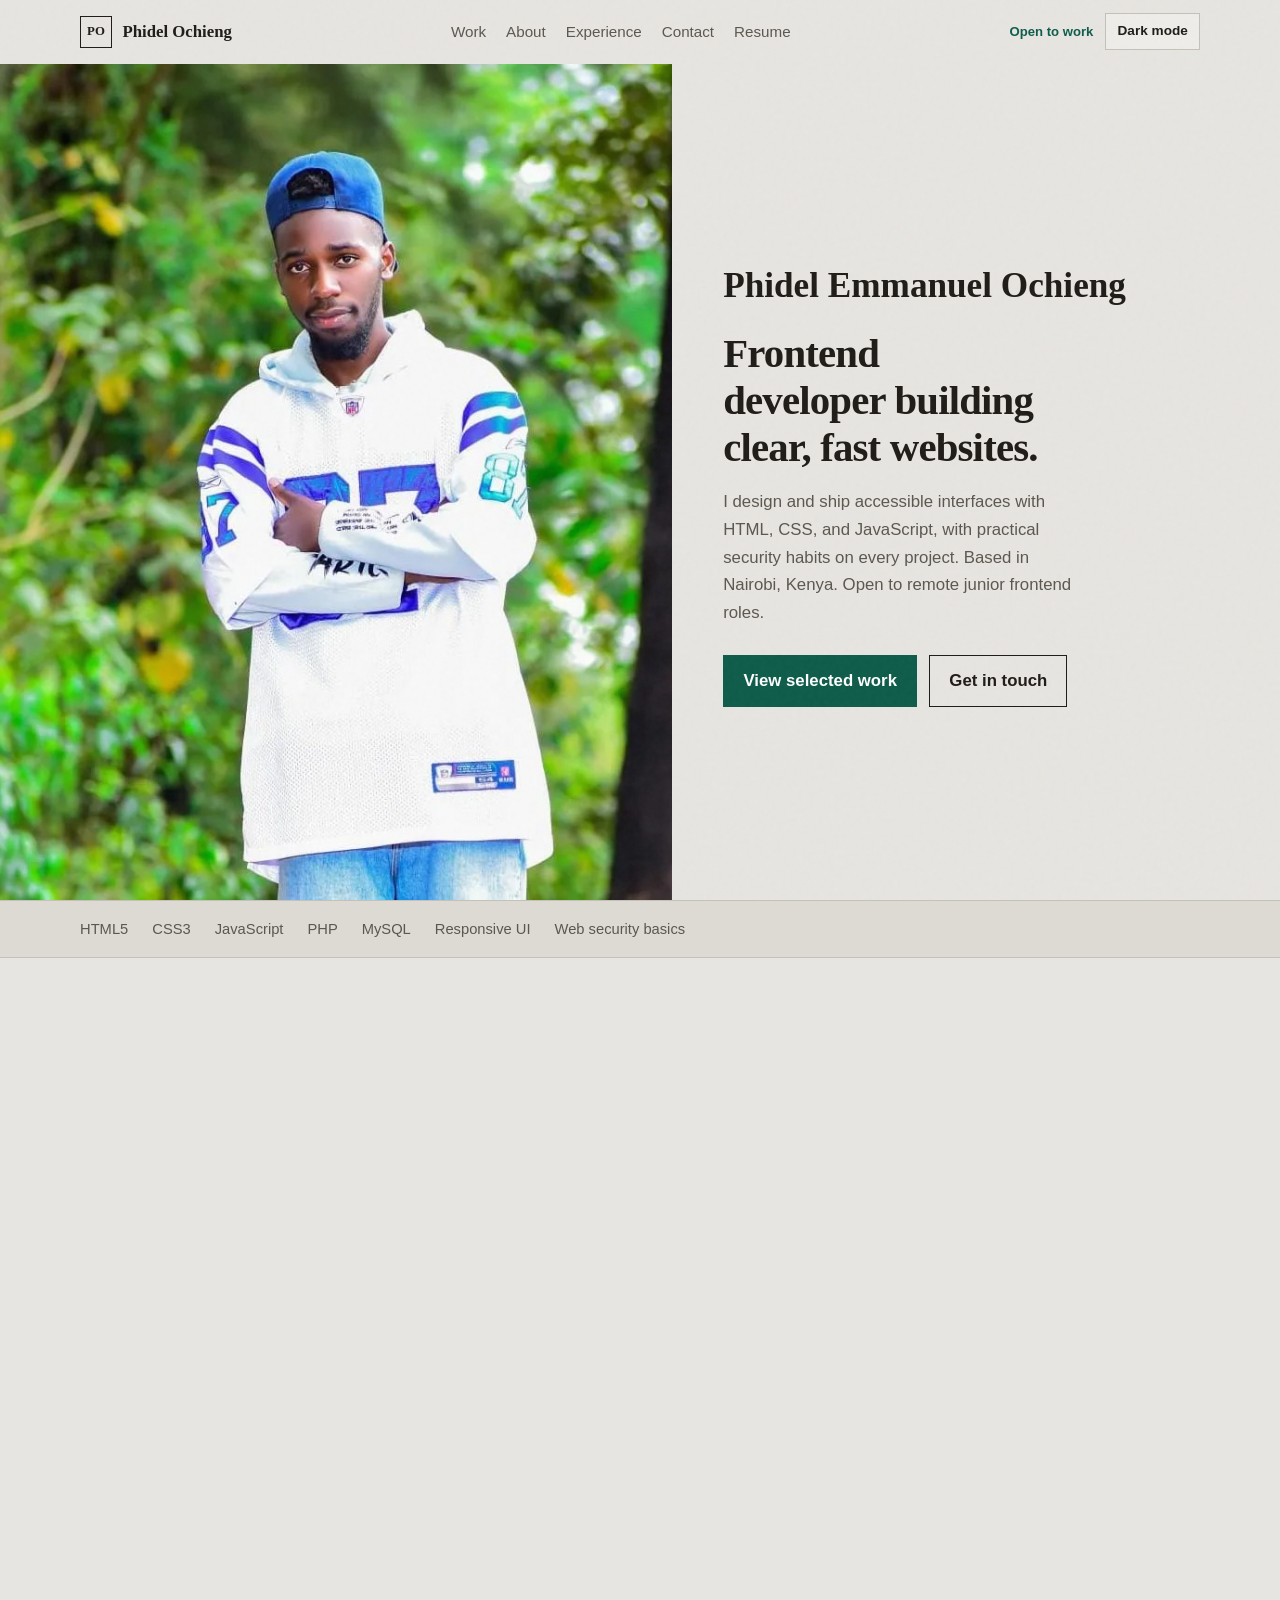
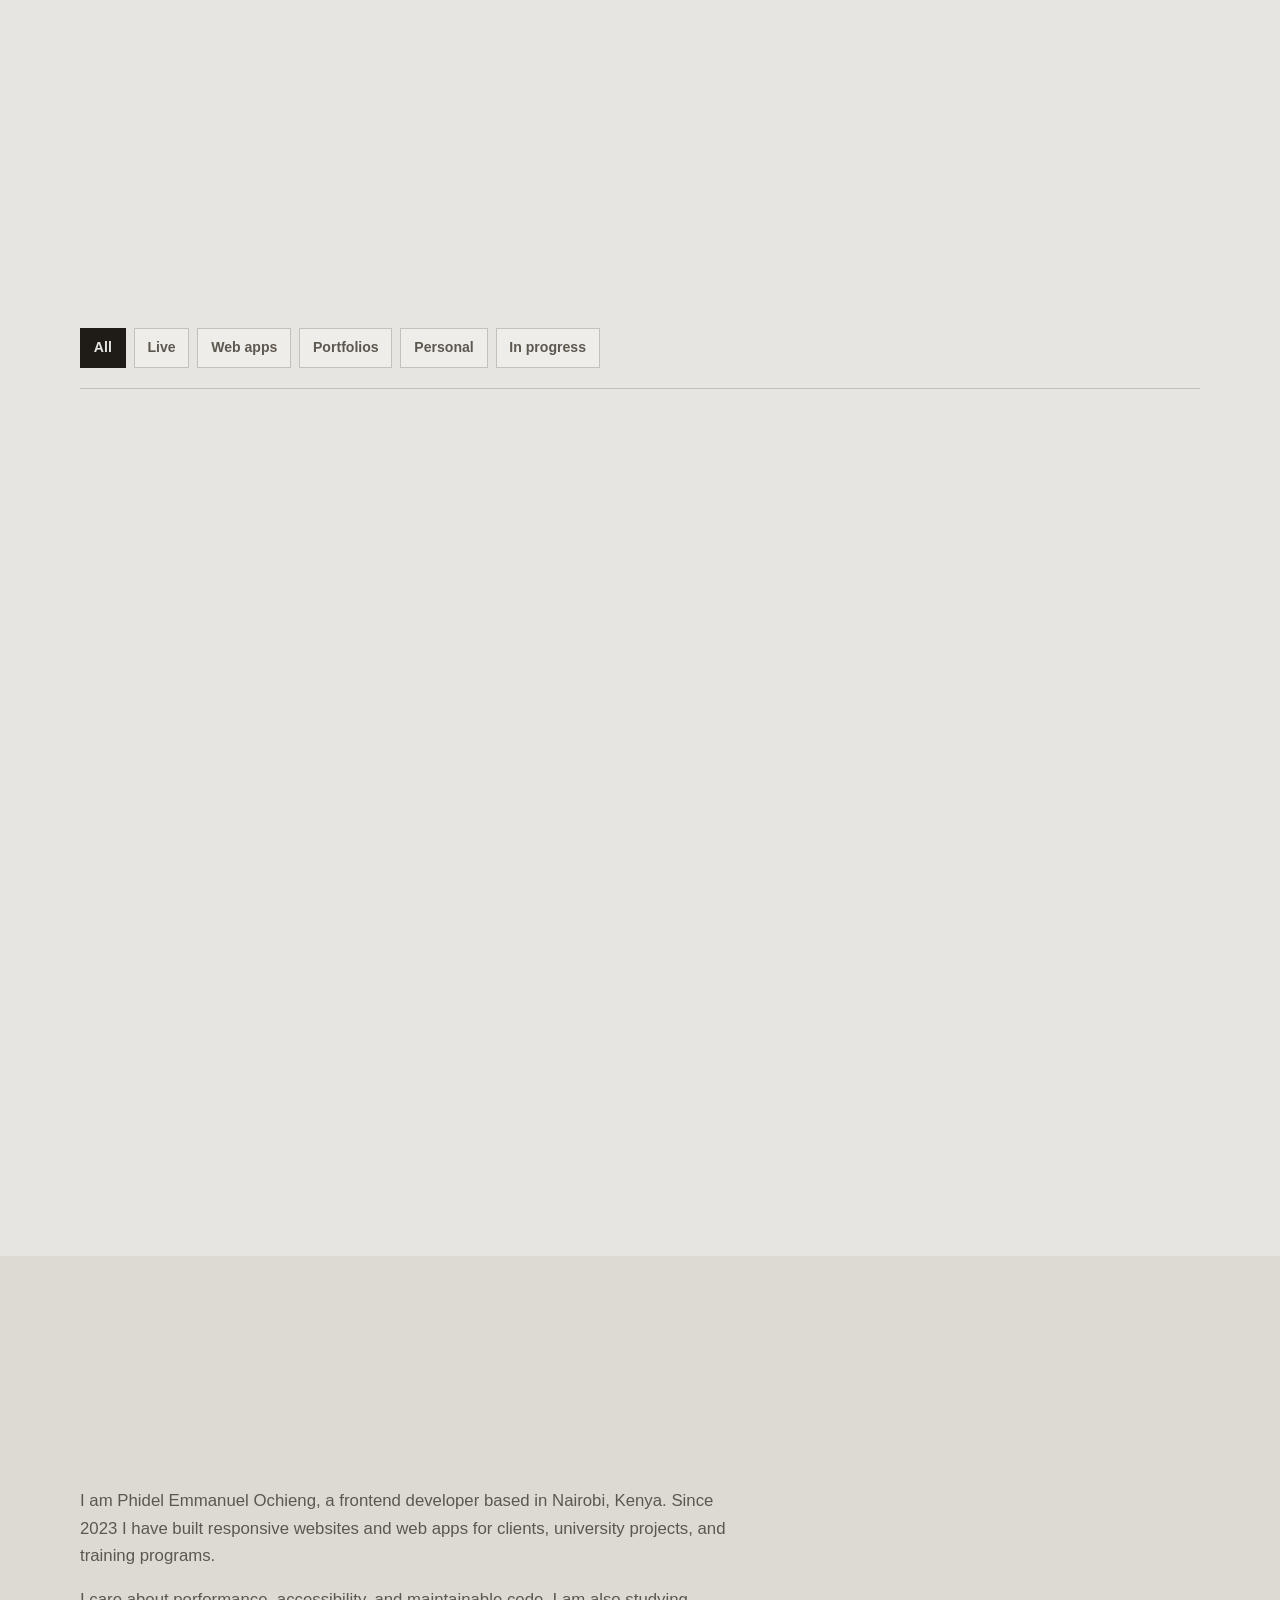
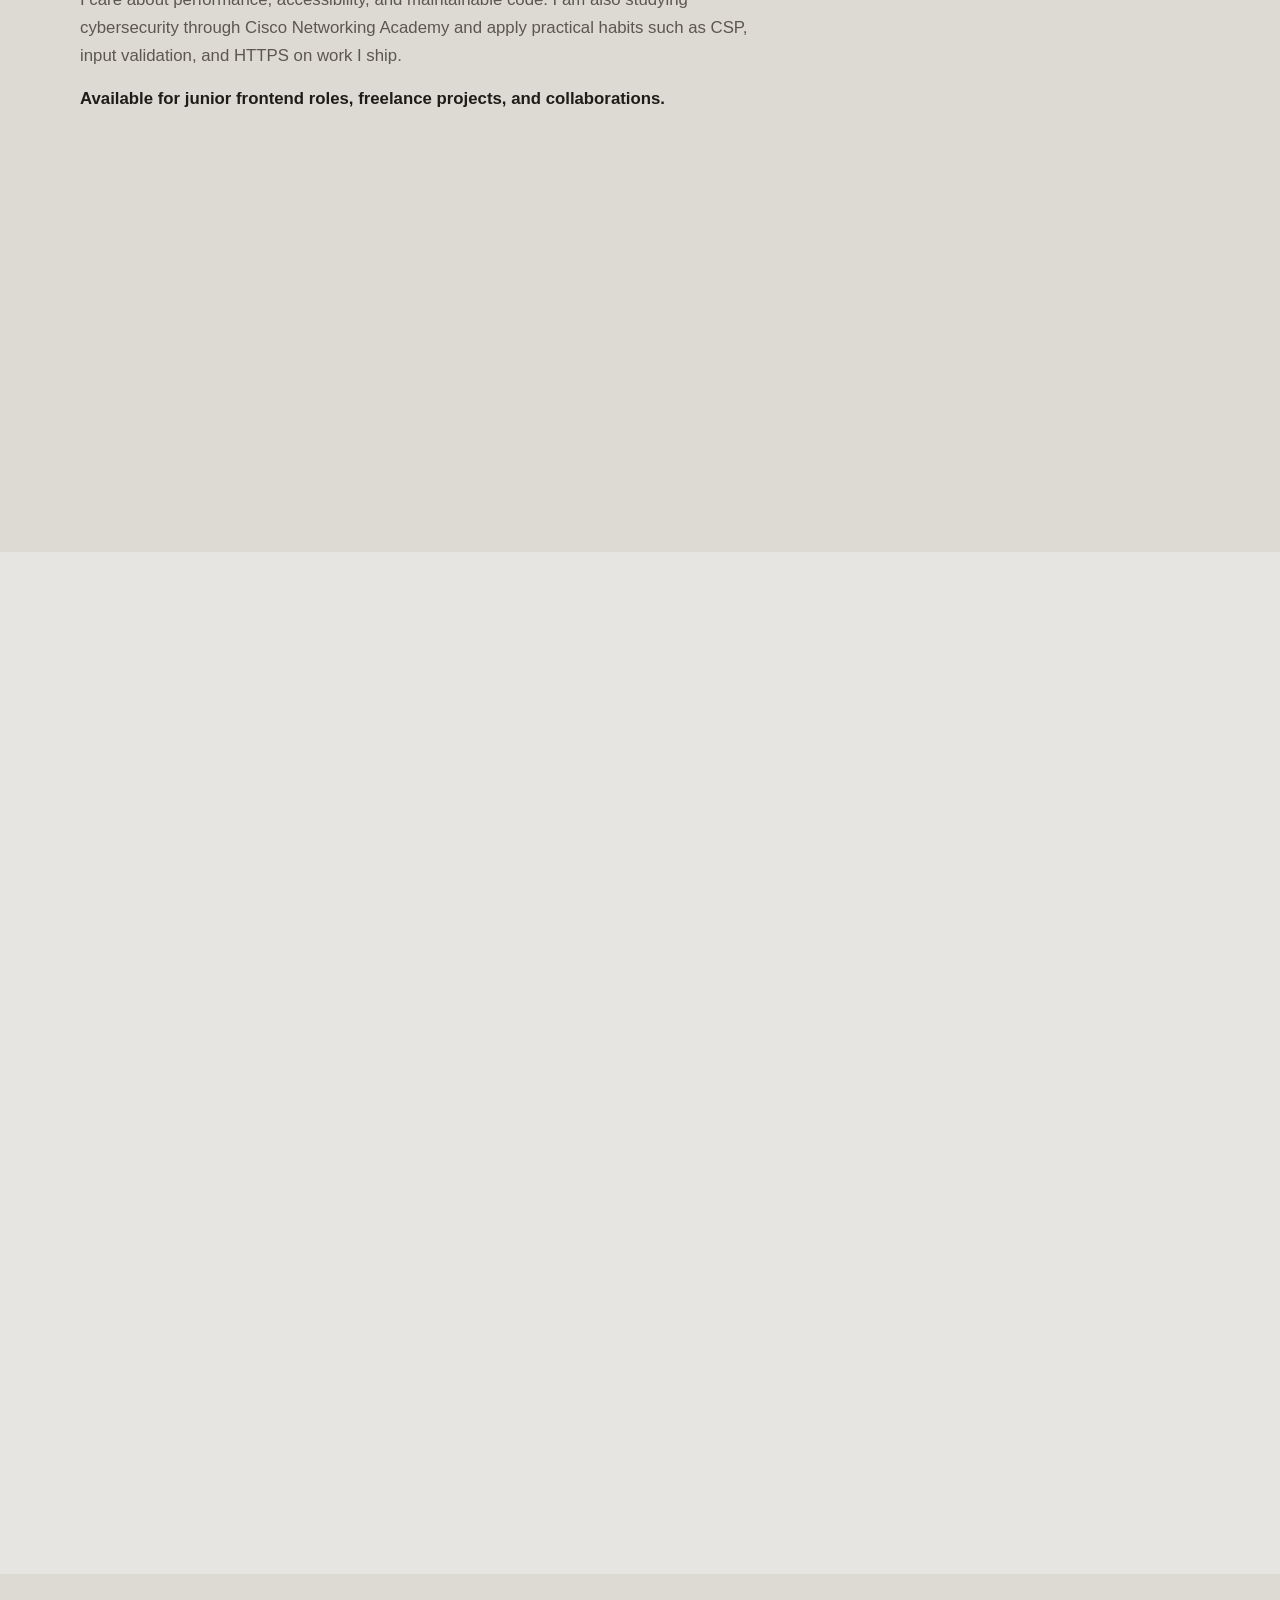
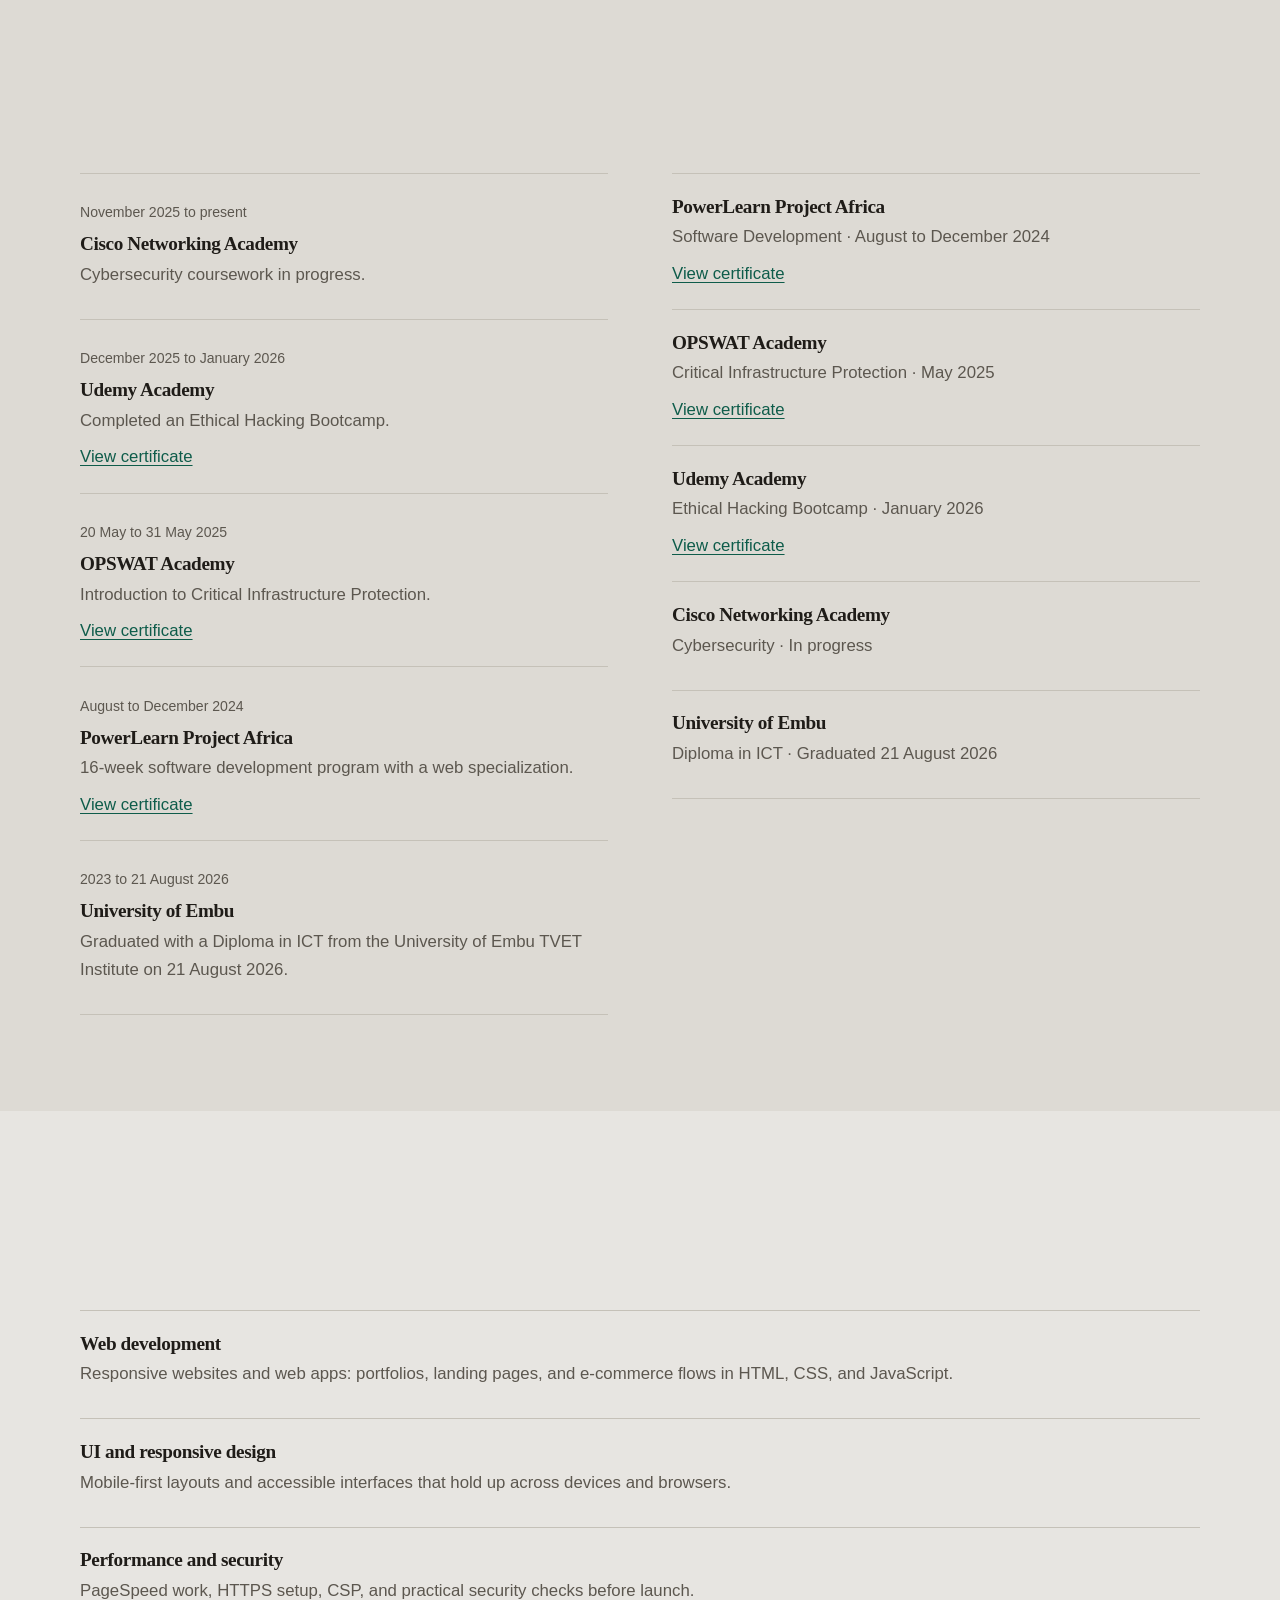
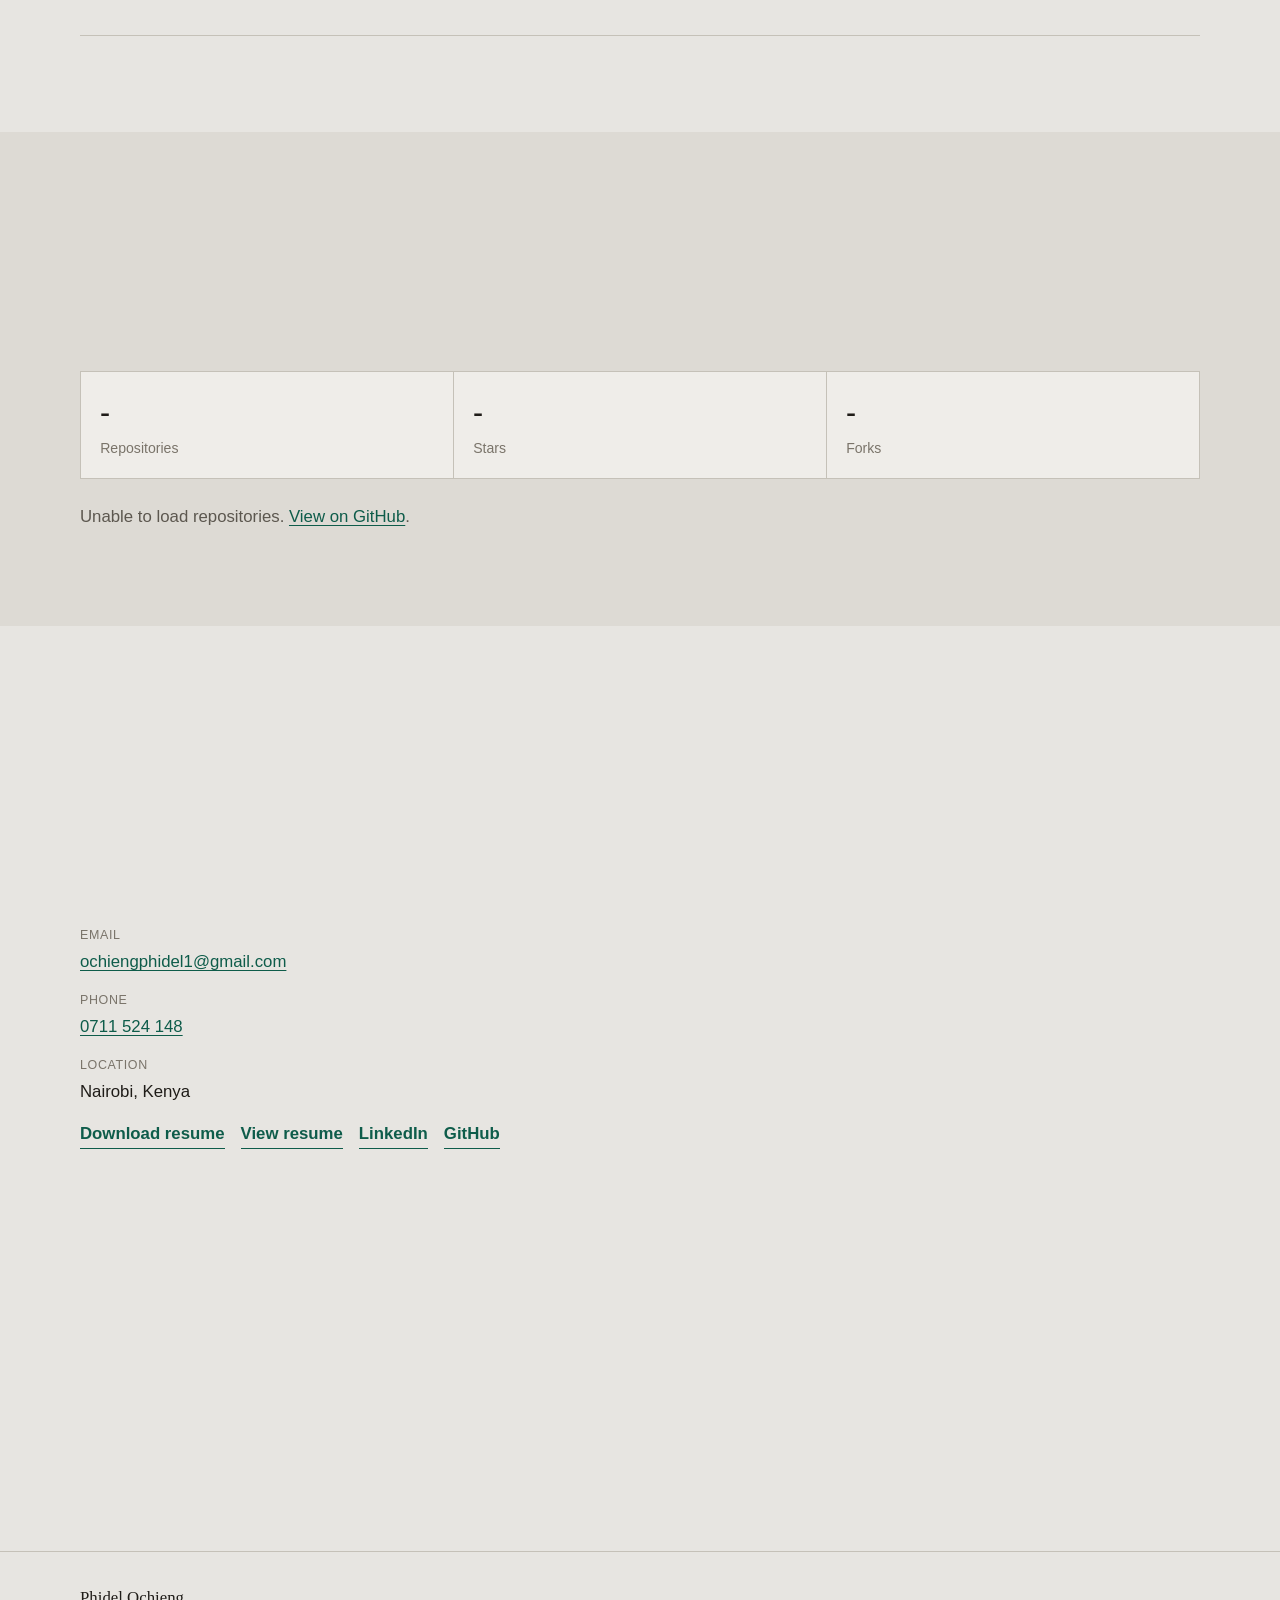
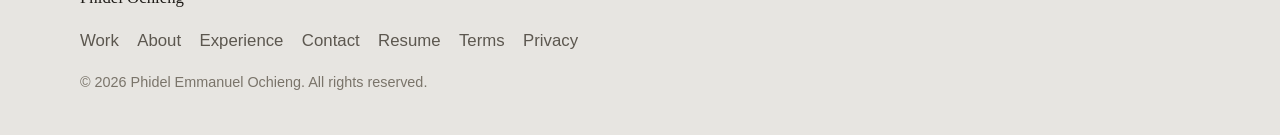
==== commit fa81bc9e: "Use real repo details and live page previews for Selected Work Replace placeholder copy and graphics" ====
--- a/index.html
+++ b/index.html
@@ -175,38 +175,38 @@
             <div class="shell">
                 <header class="section-intro">
                     <p class="eyebrow">Selected work</p>
-                    <h2 id="work-heading">Projects from my GitHub, with a clear problem, solution, and result.</h2>
-                    <p class="section-note">Curated from <a href="https://github.com/tariq926" target="_blank" rel="noopener noreferrer">@tariq926</a>. Live demos where available.</p>
+                    <h2 id="work-heading">Real projects from my GitHub, with live previews.</h2>
+                    <p class="section-note">Details and screenshots taken from the actual repositories and demos under <a href="https://github.com/tariq926" target="_blank" rel="noopener noreferrer">@tariq926</a>.</p>
                 </header>
 
                 <article class="feature">
                     <div class="feature-media">
                         <picture>
-                            <source srcset="Project2.webp" type="image/webp">
-                            <img src="Project2.png" alt="Screenshot of the Okal Harriette Adhiambo portfolio website homepage" width="960" height="600" loading="lazy" decoding="async">
+                            <source srcset="harriette-preview.webp" type="image/webp">
+                            <img src="harriette-preview.png" alt="Live homepage of Harriette Adhiambo Okal PhD portfolio showing water resources and climate resilience hero" width="1280" height="800" loading="lazy" decoding="async">
                         </picture>
                     </div>
                     <div class="feature-body">
-                        <p class="meta">Live client project · 2024</p>
-                        <h3>Okal Harriette Adhiambo Portfolio</h3>
+                        <p class="meta">Live client project · harrietteadhiambo · 2024 to 2026</p>
+                        <h3>Harriette Adhiambo Okal, PhD portfolio</h3>
                         <dl class="case">
                             <div>
-                                <dt>Problem</dt>
-                                <dd>A researcher needed a credible site to present water resources, climate, and geospatial work to employers and partners.</dd>
-                            </div>
-                            <div>
-                                <dt>Solution</dt>
-                                <dd>Built a multi-page HTML/CSS/JS portfolio with project case pages, resume download, and performance-minded markup.</dd>
-                            </div>
-                            <div>
-                                <dt>Result</dt>
-                                <dd>Live on GitHub Pages with a clear professional presence and strong PageSpeed scores.</dd>
+                                <dt>What it is</dt>
+                                <dd>A professional research portfolio for a water resources, climate resilience, and geospatial intelligence specialist supporting water-security work across Africa.</dd>
+                            </div>
+                            <div>
+                                <dt>What I built</dt>
+                                <dd>Multi-page HTML/CSS/JS site with Work, Research, Field Notes, Speaking, and About sections, plus CV download and project case pages.</dd>
+                            </div>
+                            <div>
+                                <dt>Stack and status</dt>
+                                <dd>HTML, CSS, and JavaScript. Live on GitHub Pages from the harrietteadhiambo repository.</dd>
                             </div>
                         </dl>
-                        <p class="tags">HTML/CSS · JavaScript · SEO</p>
+                        <p class="tags">HTML · CSS · JavaScript · GitHub Pages</p>
                         <div class="inline-links">
                             <a href="https://tariq926.github.io/harrietteadhiambo/" target="_blank" rel="noopener noreferrer">Live site</a>
-                            <a href="https://github.com/tariq926/harrietteadhiambo" target="_blank" rel="noopener noreferrer">Source</a>
+                            <a href="https://github.com/tariq926/harrietteadhiambo" target="_blank" rel="noopener noreferrer">Repository</a>
                         </div>
                     </div>
                 </article>
@@ -215,26 +215,30 @@
                     <div class="feature-media">
                         <picture>
                             <source srcset="portfolio-preview.webp" type="image/webp">
-                            <img src="portfolio-preview.png" alt="Screenshot of Phidel Ochieng personal portfolio website" width="960" height="600" loading="lazy" decoding="async">
+                            <img src="portfolio-preview.png" alt="Live homepage of Phidel Ochieng portfolio with portrait and frontend developer headline" width="1280" height="800" loading="lazy" decoding="async">
                         </picture>
                     </div>
                     <div class="feature-body">
-                        <p class="meta">Live · 2025 to 2026</p>
+                        <p class="meta">Live · my-portfolio · 2025 to 2026</p>
                         <h3>Personal portfolio</h3>
                         <dl class="case">
                             <div>
-                                <dt>Problem</dt>
-                                <dd>Needed a recruiter-ready site that shows craft, security care, and performance.</dd>
-                            </div>
-                            <div>
-                                <dt>Result</dt>
-                                <dd>CSP-hardened PWA on Vercel with theme support, GitHub integration, and optimized assets.</dd>
+                                <dt>What it is</dt>
+                                <dd>This site: a recruiter-ready portfolio for Phidel Emmanuel Ochieng, frontend developer based in Nairobi.</dd>
+                            </div>
+                            <div>
+                                <dt>What I built</dt>
+                                <dd>Vanilla HTML/CSS/JS PWA with CSP hardening, theme support, FormSubmit contact flow, sitemap/robots, and live GitHub stats.</dd>
+                            </div>
+                            <div>
+                                <dt>Stack and status</dt>
+                                <dd>HTML, CSS, JavaScript. Deployed on Vercel from the my-portfolio repository.</dd>
                             </div>
                         </dl>
-                        <p class="tags">Vanilla JS · CSS · PWA · Security</p>
+                        <p class="tags">HTML · CSS · JavaScript · PWA · Vercel</p>
                         <div class="inline-links">
                             <a href="https://phidelemmanuelochieng.vercel.app/" target="_blank" rel="noopener noreferrer">Live site</a>
-                            <a href="https://github.com/tariq926/my-portfolio" target="_blank" rel="noopener noreferrer">Source</a>
+                            <a href="https://github.com/tariq926/my-portfolio" target="_blank" rel="noopener noreferrer">Repository</a>
                         </div>
                     </div>
                 </article>
@@ -242,30 +246,63 @@
                 <article class="feature">
                     <div class="feature-media">
                         <picture>
-                            <source srcset="smart-life.webp" type="image/webp">
-                            <img src="smart-life.png" alt="Screenshot of Smart Life Manager dashboard for finance and tasks" width="960" height="600" loading="lazy" decoding="async">
+                            <source srcset="store-preview.webp" type="image/webp">
+                            <img src="store-preview.png" alt="Live Fashion Store demo showing sneaker product grid with Add to Cart buttons" width="1280" height="800" loading="lazy" decoding="async">
                         </picture>
                     </div>
                     <div class="feature-body">
-                        <p class="meta">In progress · Full stack · 2025</p>
+                        <p class="meta">Live demo · online_store / tariq_store · 2024 to 2025</p>
+                        <h3>Fashion Store</h3>
+                        <dl class="case">
+                            <div>
+                                <dt>What it is</dt>
+                                <dd>An e-commerce fashion/sneakers storefront with product listings, cart actions, and store navigation. Live static demo on GitHub Pages.</dd>
+                            </div>
+                            <div>
+                                <dt>What I built</dt>
+                                <dd>Frontend product catalog UI plus a fuller PHP codebase (tariq_store) covering cart, checkout, login, admin, orders, and M-Pesa callback files.</dd>
+                            </div>
+                            <div>
+                                <dt>Stack and status</dt>
+                                <dd>HTML, CSS, JavaScript, PHP. Demo at online_store Pages; deeper commerce logic in tariq_store.</dd>
+                            </div>
+                        </dl>
+                        <p class="tags">HTML · CSS · JavaScript · PHP</p>
+                        <div class="inline-links">
+                            <a href="https://tariq926.github.io/online_store/" target="_blank" rel="noopener noreferrer">Live demo</a>
+                            <a href="https://github.com/tariq926/online_store" target="_blank" rel="noopener noreferrer">online_store</a>
+                            <a href="https://github.com/tariq926/tariq_store" target="_blank" rel="noopener noreferrer">tariq_store</a>
+                        </div>
+                    </div>
+                </article>
+
+                <article class="feature feature-flip">
+                    <div class="feature-media">
+                        <picture>
+                            <source srcset="smart-life-preview.webp" type="image/webp">
+                            <img src="smart-life-preview.png" alt="Smart Life Manager interface for finance and task management" width="1280" height="800" loading="lazy" decoding="async">
+                        </picture>
+                    </div>
+                    <div class="feature-body">
+                        <p class="meta">In progress · smart-life-manager · 2025</p>
                         <h3>Smart-Life Manager</h3>
                         <dl class="case">
                             <div>
-                                <dt>Problem</dt>
-                                <dd>Personal finance, tasks, and resources were spread across too many tools.</dd>
-                            </div>
-                            <div>
-                                <dt>Solution</dt>
-                                <dd>Building a JavaScript full-stack app with a Node backend, MongoDB API, and a modern frontend for budgets, tasks, and tracking.</dd>
-                            </div>
-                            <div>
-                                <dt>Result</dt>
-                                <dd>Active codebase on GitHub with frontend and backend folders ready for continued development.</dd>
+                                <dt>What it is</dt>
+                                <dd>An all-in-one management app for finances, tasks, budgets, and personal resources.</dd>
+                            </div>
+                            <div>
+                                <dt>What I built</dt>
+                                <dd>React frontend (MUI, charts, routing) and Express/MongoDB backend with auth, finance, and task APIs in a monorepo workspace.</dd>
+                            </div>
+                            <div>
+                                <dt>Stack and status</dt>
+                                <dd>React, Node.js, Express, MongoDB/Mongoose. Active development in the smart-life-manager repository.</dd>
                             </div>
                         </dl>
-                        <p class="tags">JavaScript · Node.js · MongoDB</p>
+                        <p class="tags">React · Node.js · Express · MongoDB</p>
                         <div class="inline-links">
-                            <a href="https://github.com/tariq926/smart-life-manager" target="_blank" rel="noopener noreferrer">Source</a>
+                            <a href="https://github.com/tariq926/smart-life-manager" target="_blank" rel="noopener noreferrer">Repository</a>
                         </div>
                     </div>
                 </article>
@@ -283,101 +320,106 @@
                     <li class="project-row" data-category="portfolio live">
                         <div class="project-thumb">
                             <picture>
+                                <source srcset="harriette-preview.webp" type="image/webp">
+                                <img src="harriette-preview.png" alt="Thumbnail of Harriette Adhiambo Okal portfolio homepage" width="640" height="400" loading="lazy" decoding="async">
+                            </picture>
+                        </div>
+                        <div class="project-copy">
+                            <p class="meta">Live · Portfolio · harrietteadhiambo</p>
+                            <h3>Harriette Adhiambo Okal, PhD portfolio</h3>
+                            <p>Research portfolio for water resources, climate resilience, and geospatial intelligence, with case pages and CV download.</p>
+                        </div>
+                        <div class="project-links">
+                            <a href="https://tariq926.github.io/harrietteadhiambo/" target="_blank" rel="noopener noreferrer">Visit</a>
+                            <a href="https://github.com/tariq926/harrietteadhiambo" target="_blank" rel="noopener noreferrer">Repo</a>
+                        </div>
+                    </li>
+
+                    <li class="project-row" data-category="portfolio live">
+                        <div class="project-thumb">
+                            <picture>
                                 <source srcset="portfolio-preview.webp" type="image/webp">
-                                <img src="portfolio-preview.png" alt="Thumbnail of personal portfolio site" width="320" height="200" loading="lazy" decoding="async">
+                                <img src="portfolio-preview.png" alt="Thumbnail of Phidel Ochieng personal portfolio homepage" width="640" height="400" loading="lazy" decoding="async">
                             </picture>
                         </div>
                         <div class="project-copy">
                             <p class="meta">Live · Portfolio · my-portfolio</p>
                             <h3>Personal portfolio</h3>
-                            <p>Vanilla JS portfolio with CSP, PWA support, and live GitHub stats. Deployed on Vercel.</p>
+                            <p>This site on Vercel: CSP-hardened vanilla JS portfolio with theme support and GitHub integration.</p>
                         </div>
                         <div class="project-links">
                             <a href="https://phidelemmanuelochieng.vercel.app/" target="_blank" rel="noopener noreferrer">Visit</a>
-                            <a href="https://github.com/tariq926/my-portfolio" target="_blank" rel="noopener noreferrer">Code</a>
-                        </div>
-                    </li>
-
-                    <li class="project-row" data-category="portfolio live">
+                            <a href="https://github.com/tariq926/my-portfolio" target="_blank" rel="noopener noreferrer">Repo</a>
+                        </div>
+                    </li>
+
+                    <li class="project-row" data-category="web live">
                         <div class="project-thumb">
                             <picture>
-                                <source srcset="Project2.webp" type="image/webp">
-                                <img src="Project2.png" alt="Thumbnail of Harriette Adhiambo portfolio" width="320" height="200" loading="lazy" decoding="async">
+                                <source srcset="store-preview.webp" type="image/webp">
+                                <img src="store-preview.png" alt="Thumbnail of Fashion Store product grid demo" width="640" height="400" loading="lazy" decoding="async">
                             </picture>
                         </div>
                         <div class="project-copy">
-                            <p class="meta">Live · Portfolio · harrietteadhiambo</p>
-                            <h3>Okal Harriette Adhiambo Portfolio</h3>
-                            <p>Client research portfolio with case pages for water, climate, and geospatial work.</p>
+                            <p class="meta">Live demo · Web app · online_store</p>
+                            <h3>Fashion Store</h3>
+                            <p>Sneaker/fashion catalog UI with cart actions. Companion PHP commerce files live in tariq_store.</p>
                         </div>
                         <div class="project-links">
-                            <a href="https://tariq926.github.io/harrietteadhiambo/" target="_blank" rel="noopener noreferrer">Visit</a>
-                            <a href="https://github.com/tariq926/harrietteadhiambo" target="_blank" rel="noopener noreferrer">Code</a>
+                            <a href="https://tariq926.github.io/online_store/" target="_blank" rel="noopener noreferrer">Visit</a>
+                            <a href="https://github.com/tariq926/online_store" target="_blank" rel="noopener noreferrer">Repo</a>
                         </div>
                     </li>
 
                     <li class="project-row" data-category="web in-progress">
                         <div class="project-thumb">
                             <picture>
-                                <source srcset="store.webp" type="image/webp">
-                                <img src="store.png" alt="Thumbnail of online fashion store interface" width="320" height="200" loading="lazy" decoding="async">
+                                <source srcset="smart-life-preview.webp" type="image/webp">
+                                <img src="smart-life-preview.png" alt="Thumbnail of Smart Life Manager React application interface" width="640" height="400" loading="lazy" decoding="async">
                             </picture>
                         </div>
                         <div class="project-copy">
-                            <p class="meta">In progress · Web app · tariq_store</p>
-                            <h3>Online store</h3>
-                            <p>PHP storefront with cart, checkout, admin tools, auth, and product management. Related codebase also in online_store.</p>
+                            <p class="meta">In progress · Web app · smart-life-manager</p>
+                            <h3>Smart-Life Manager</h3>
+                            <p>React frontend with Express/MongoDB backend for finance tracking, tasks, budgets, and resource management.</p>
                         </div>
                         <div class="project-links">
-                            <a href="https://github.com/tariq926/tariq_store" target="_blank" rel="noopener noreferrer">Code</a>
-                            <a href="https://github.com/tariq926/online_store" target="_blank" rel="noopener noreferrer">Related</a>
+                            <a href="https://github.com/tariq926/smart-life-manager" target="_blank" rel="noopener noreferrer">Repo</a>
                         </div>
                     </li>
 
                     <li class="project-row" data-category="web in-progress">
                         <div class="project-thumb">
                             <picture>
-                                <source srcset="smart-life.webp" type="image/webp">
-                                <img src="smart-life.png" alt="Thumbnail of Smart Life Manager application dashboard" width="320" height="200" loading="lazy" decoding="async">
+                                <source srcset="store-preview.webp" type="image/webp">
+                                <img src="store-preview.png" alt="Thumbnail representing tariq_store PHP commerce codebase" width="640" height="400" loading="lazy" decoding="async">
                             </picture>
                         </div>
                         <div class="project-copy">
-                            <p class="meta">In progress · Web app · smart-life-manager</p>
-                            <h3>Smart-Life Manager</h3>
-                            <p>Full-stack JavaScript app for finance, tasks, and resource tracking with a MongoDB-backed API.</p>
+                            <p class="meta">In progress · Web app · tariq_store</p>
+                            <h3>tariq_store commerce backend</h3>
+                            <p>PHP store system with cart, checkout, login, admin, order tracking, and M-Pesa payment callback files.</p>
                         </div>
                         <div class="project-links">
-                            <a href="https://github.com/tariq926/smart-life-manager" target="_blank" rel="noopener noreferrer">Code</a>
+                            <a href="https://github.com/tariq926/tariq_store" target="_blank" rel="noopener noreferrer">Repo</a>
                         </div>
                     </li>
 
                     <li class="project-row" data-category="personal live">
                         <div class="project-thumb">
-                            <img src="marion-preview.svg" alt="Placeholder graphic for the Marion birthday web project" width="320" height="200" loading="lazy" decoding="async">
+                            <picture>
+                                <source srcset="marion-preview.webp" type="image/webp">
+                                <img src="marion-preview.png" alt="Live Marion birthday site with gradient card and Happy Birthday message" width="640" height="400" loading="lazy" decoding="async">
+                            </picture>
                         </div>
                         <div class="project-copy">
                             <p class="meta">Live · Personal · marion</p>
                             <h3>Marion birthday site</h3>
-                            <p>Custom HTML birthday experience with memories pages, media, and GitHub Pages hosting.</p>
+                            <p>Personal HTML birthday tribute with memories page and media, hosted on GitHub Pages.</p>
                         </div>
                         <div class="project-links">
                             <a href="https://tariq926.github.io/marion/" target="_blank" rel="noopener noreferrer">Visit</a>
-                            <a href="https://github.com/tariq926/marion" target="_blank" rel="noopener noreferrer">Code</a>
-                        </div>
-                    </li>
-
-                    <li class="project-row" data-category="personal live">
-                        <div class="project-thumb">
-                            <img src="birthday-preview.svg" alt="Placeholder graphic for the birthday greeting web page" width="320" height="200" loading="lazy" decoding="async">
-                        </div>
-                        <div class="project-copy">
-                            <p class="meta">Live · Personal · birthday</p>
-                            <h3>Birthday greeting page</h3>
-                            <p>Lightweight HTML birthday greeting page shipped on GitHub Pages.</p>
-                        </div>
-                        <div class="project-links">
-                            <a href="https://tariq926.github.io/birthday/" target="_blank" rel="noopener noreferrer">Visit</a>
-                            <a href="https://github.com/tariq926/birthday" target="_blank" rel="noopener noreferrer">Code</a>
+                            <a href="https://github.com/tariq926/marion" target="_blank" rel="noopener noreferrer">Repo</a>
                         </div>
                     </li>
                 </ul>
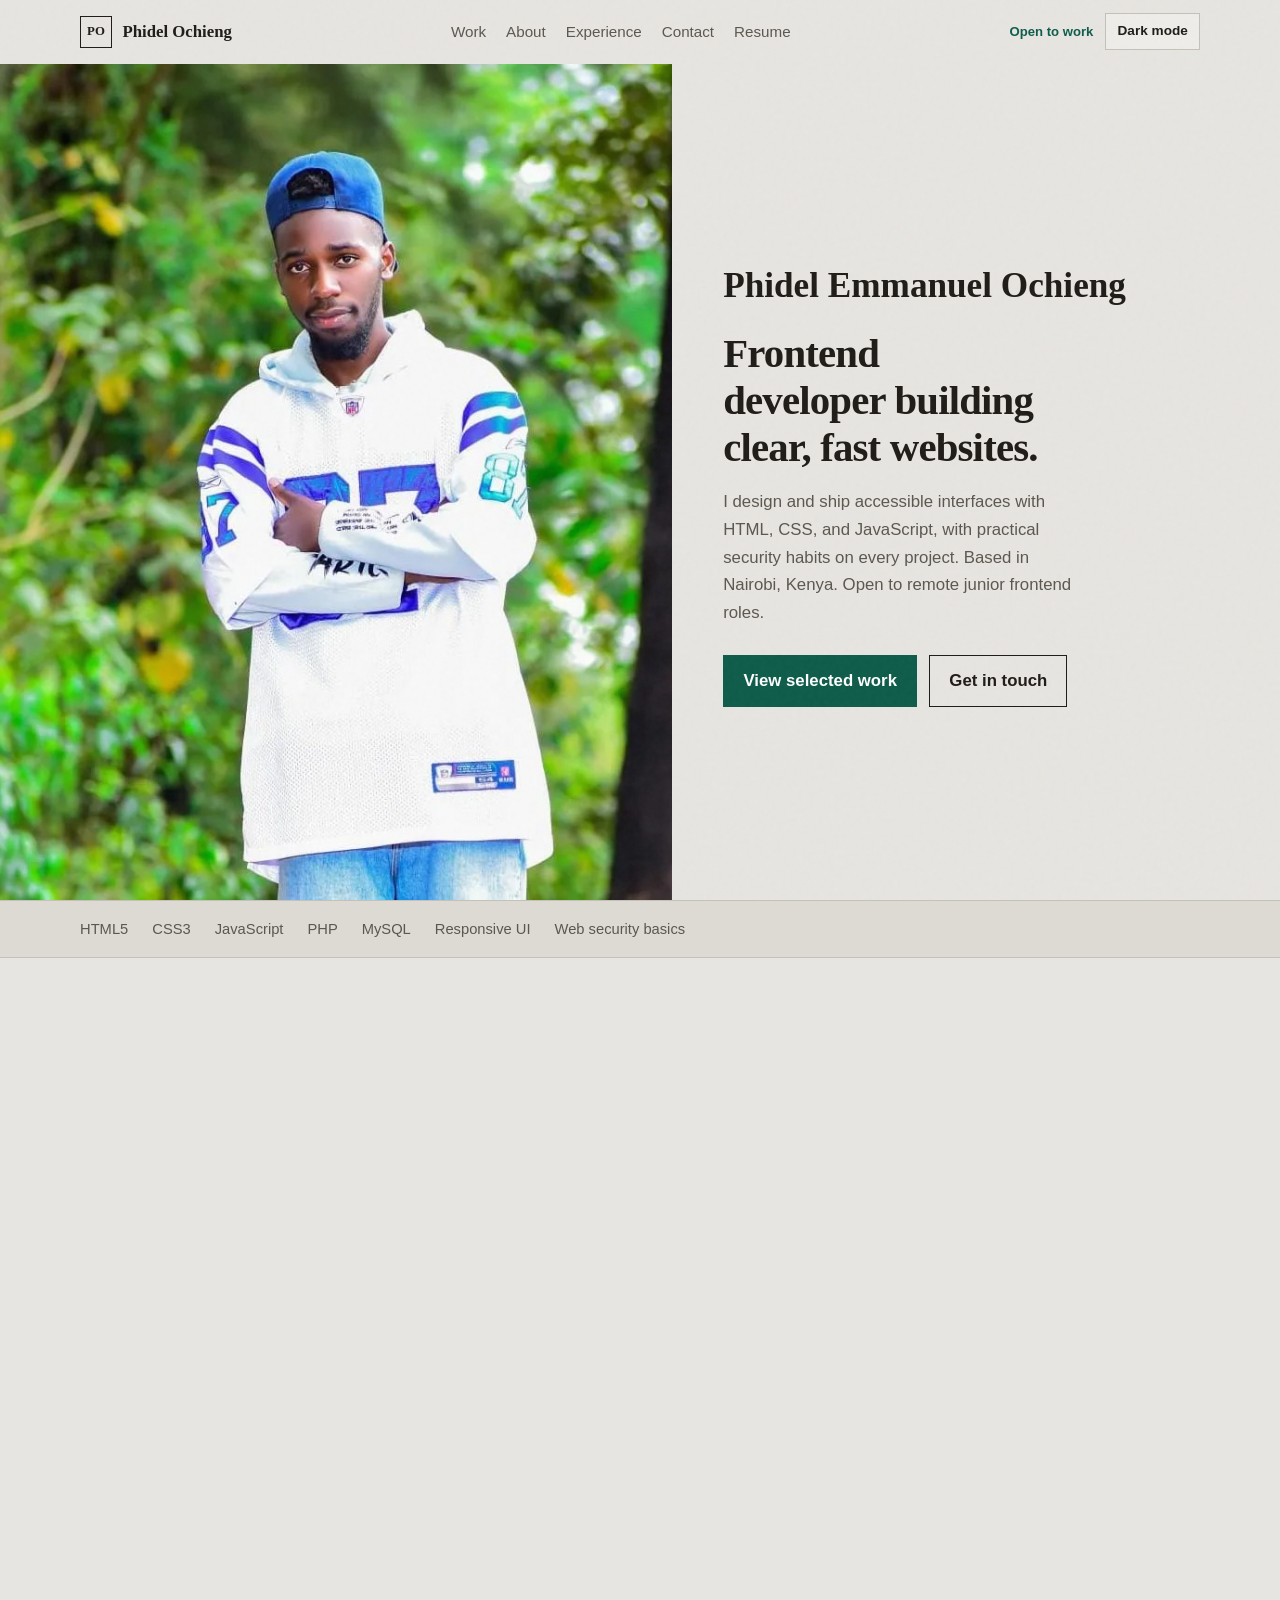
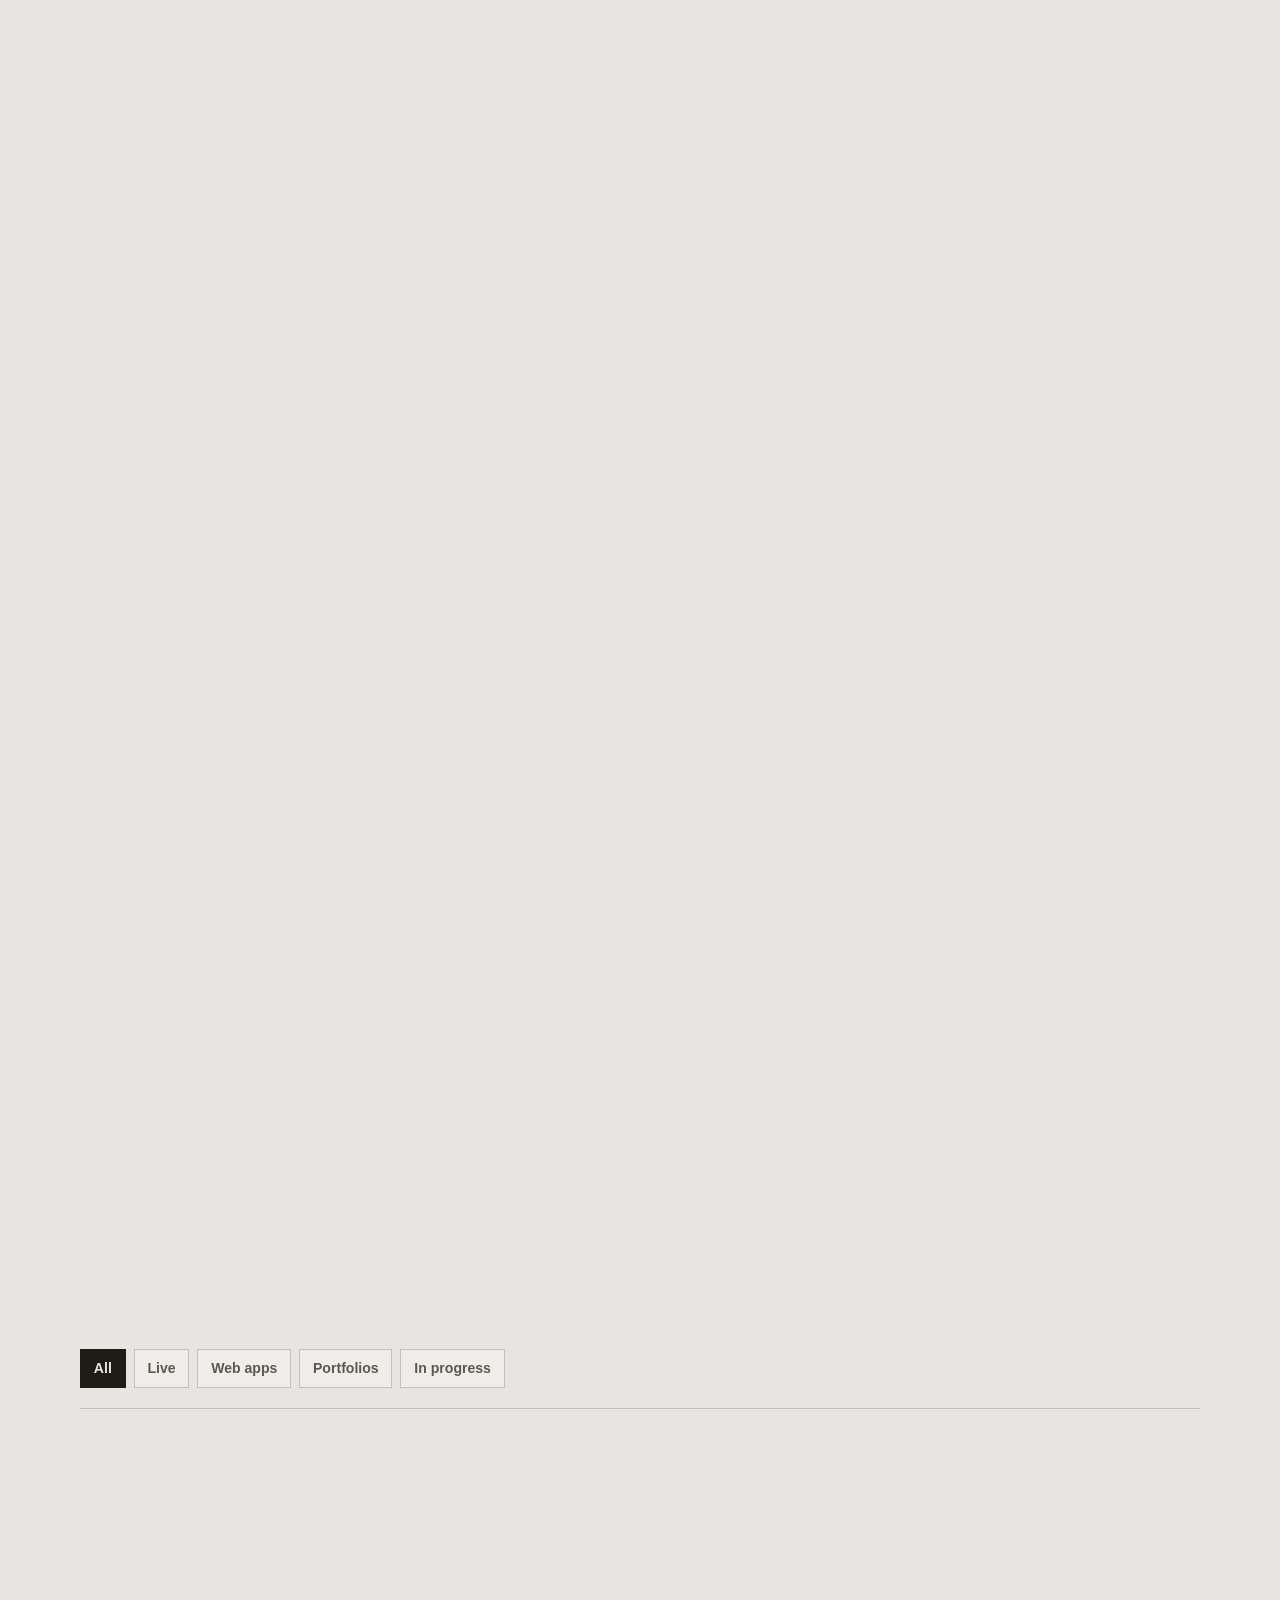
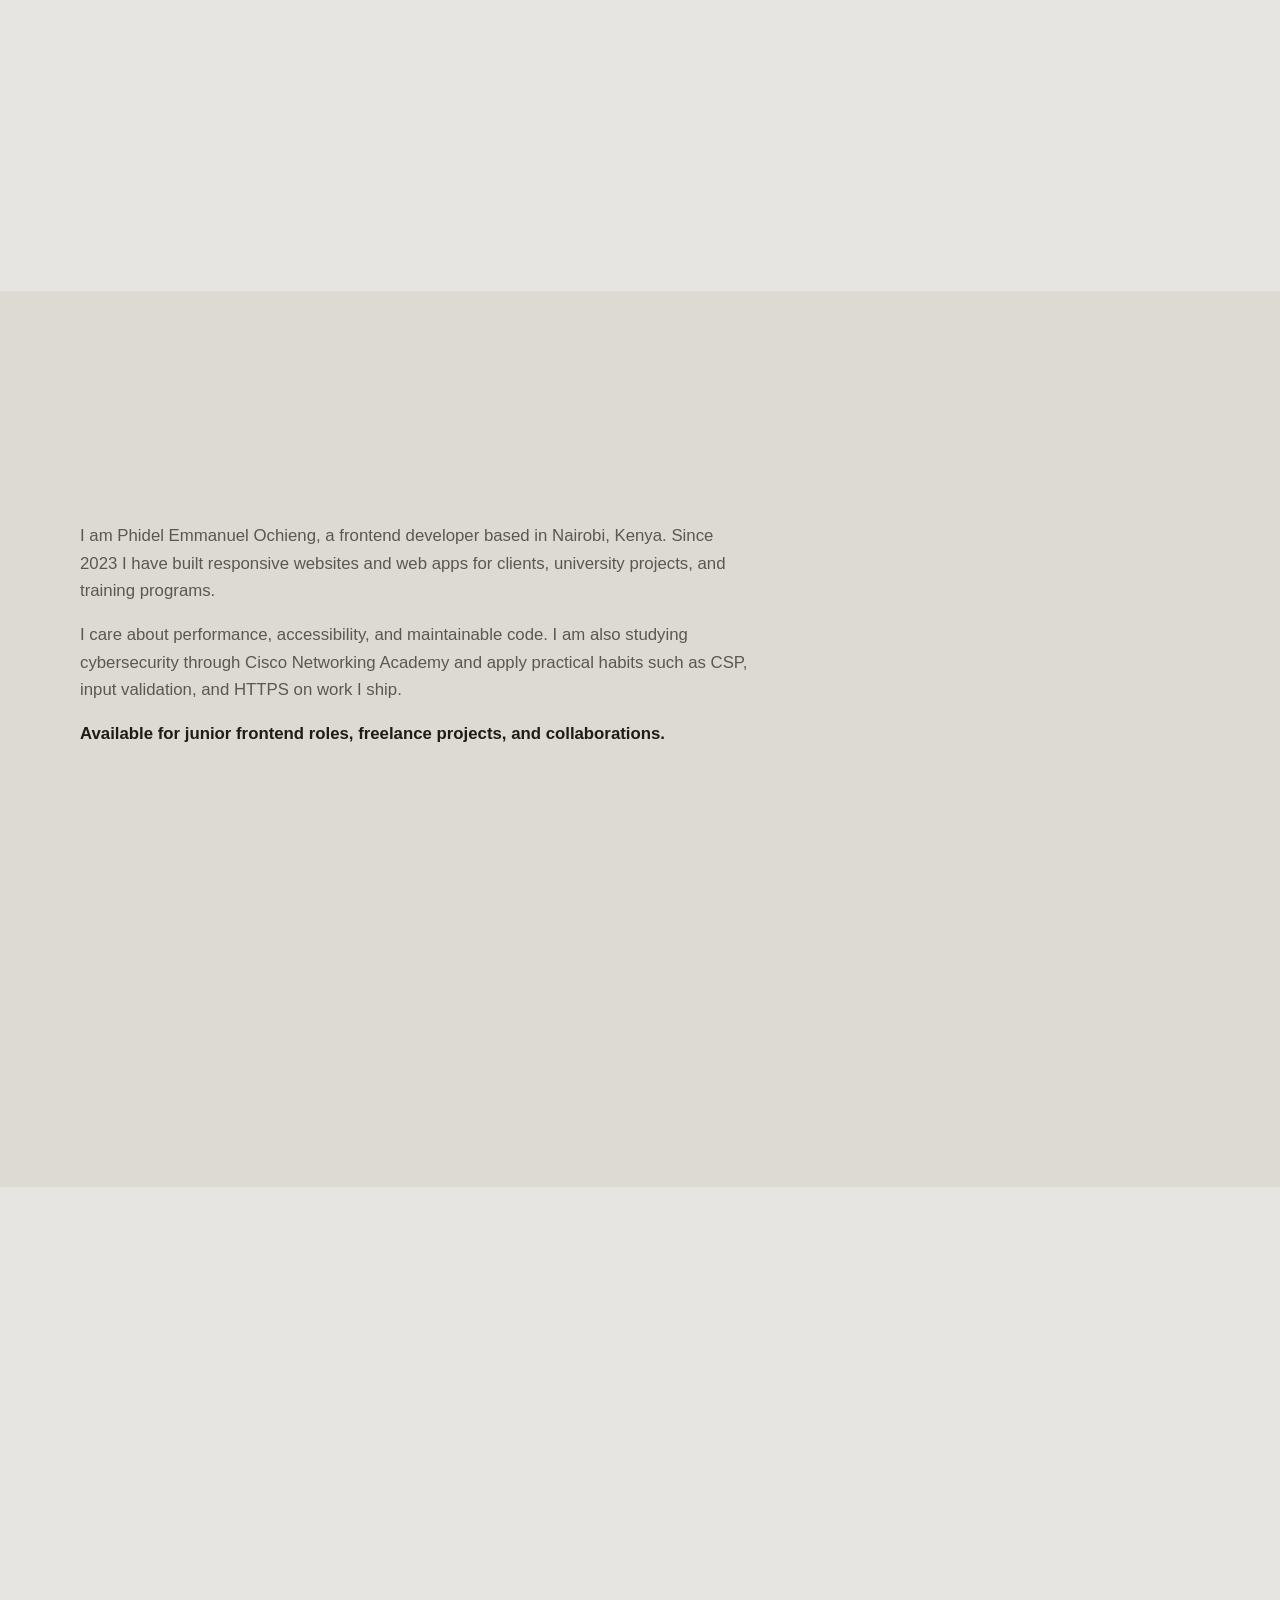
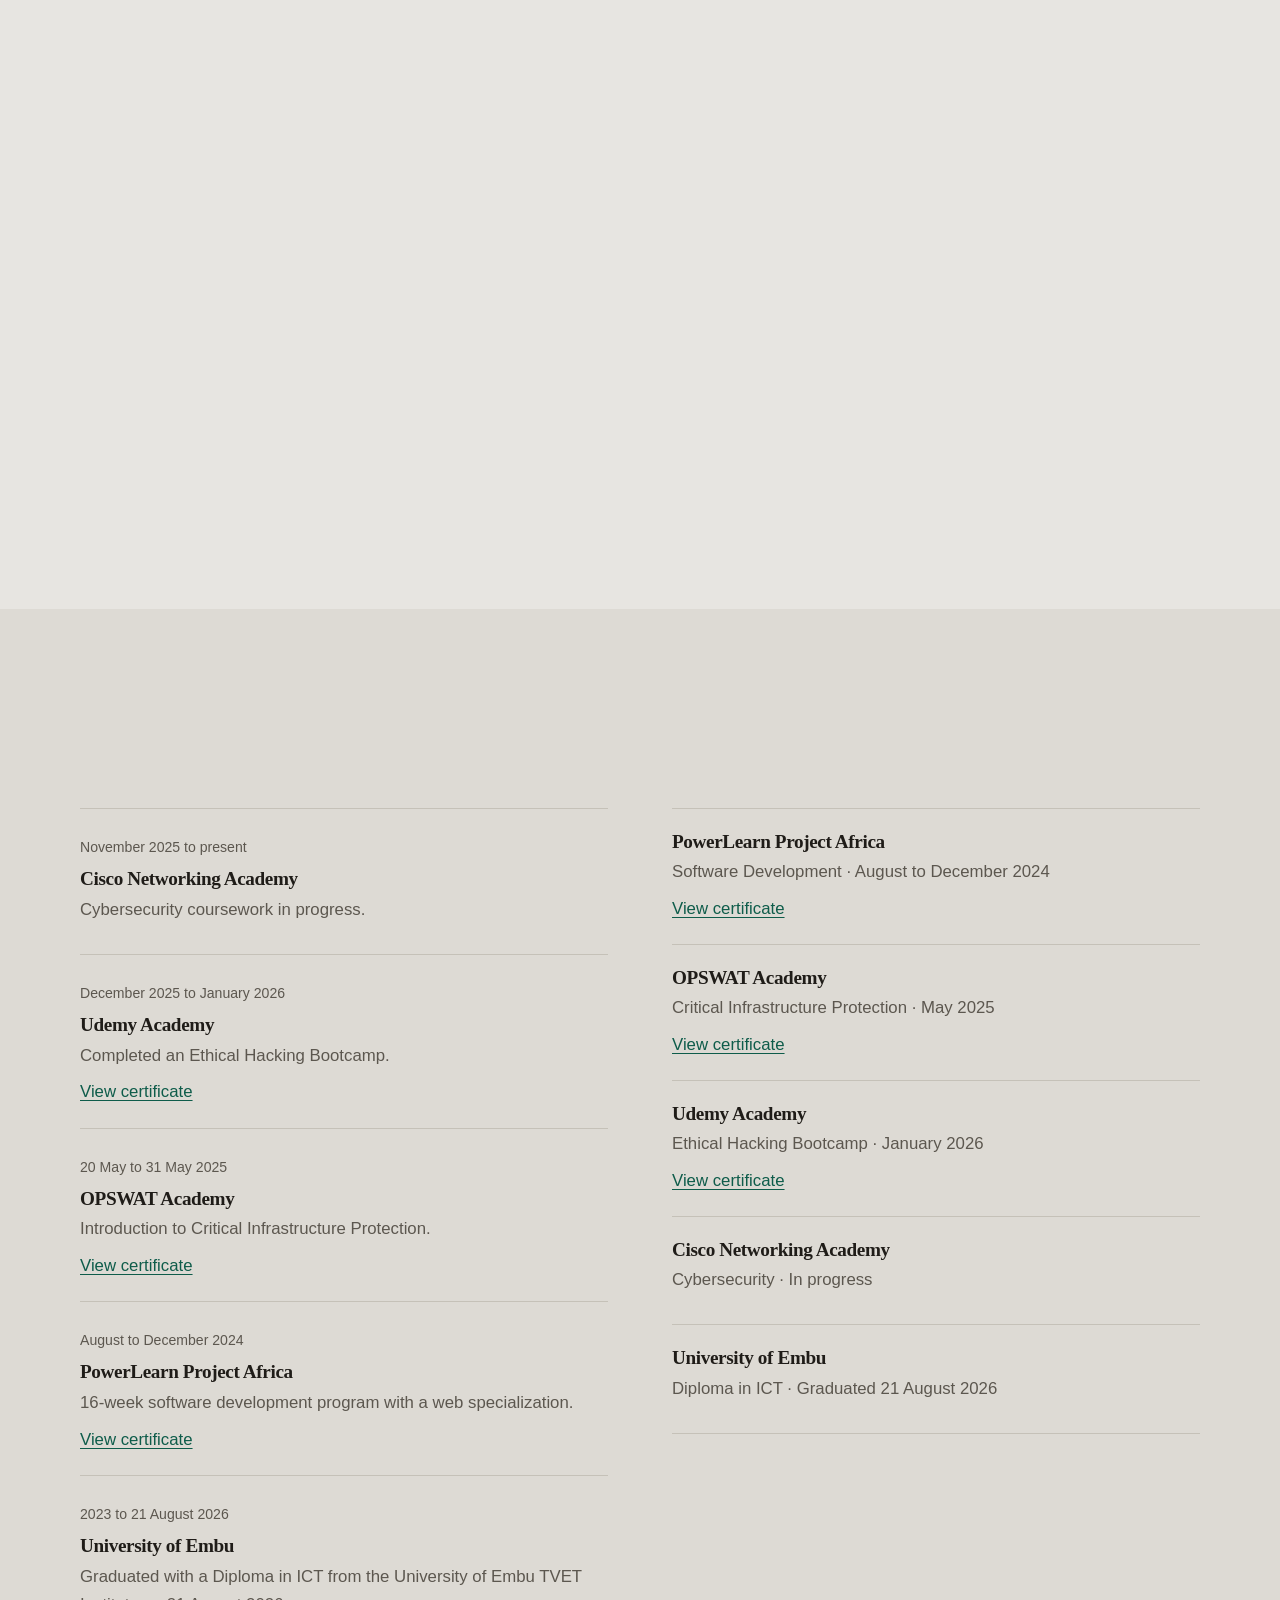
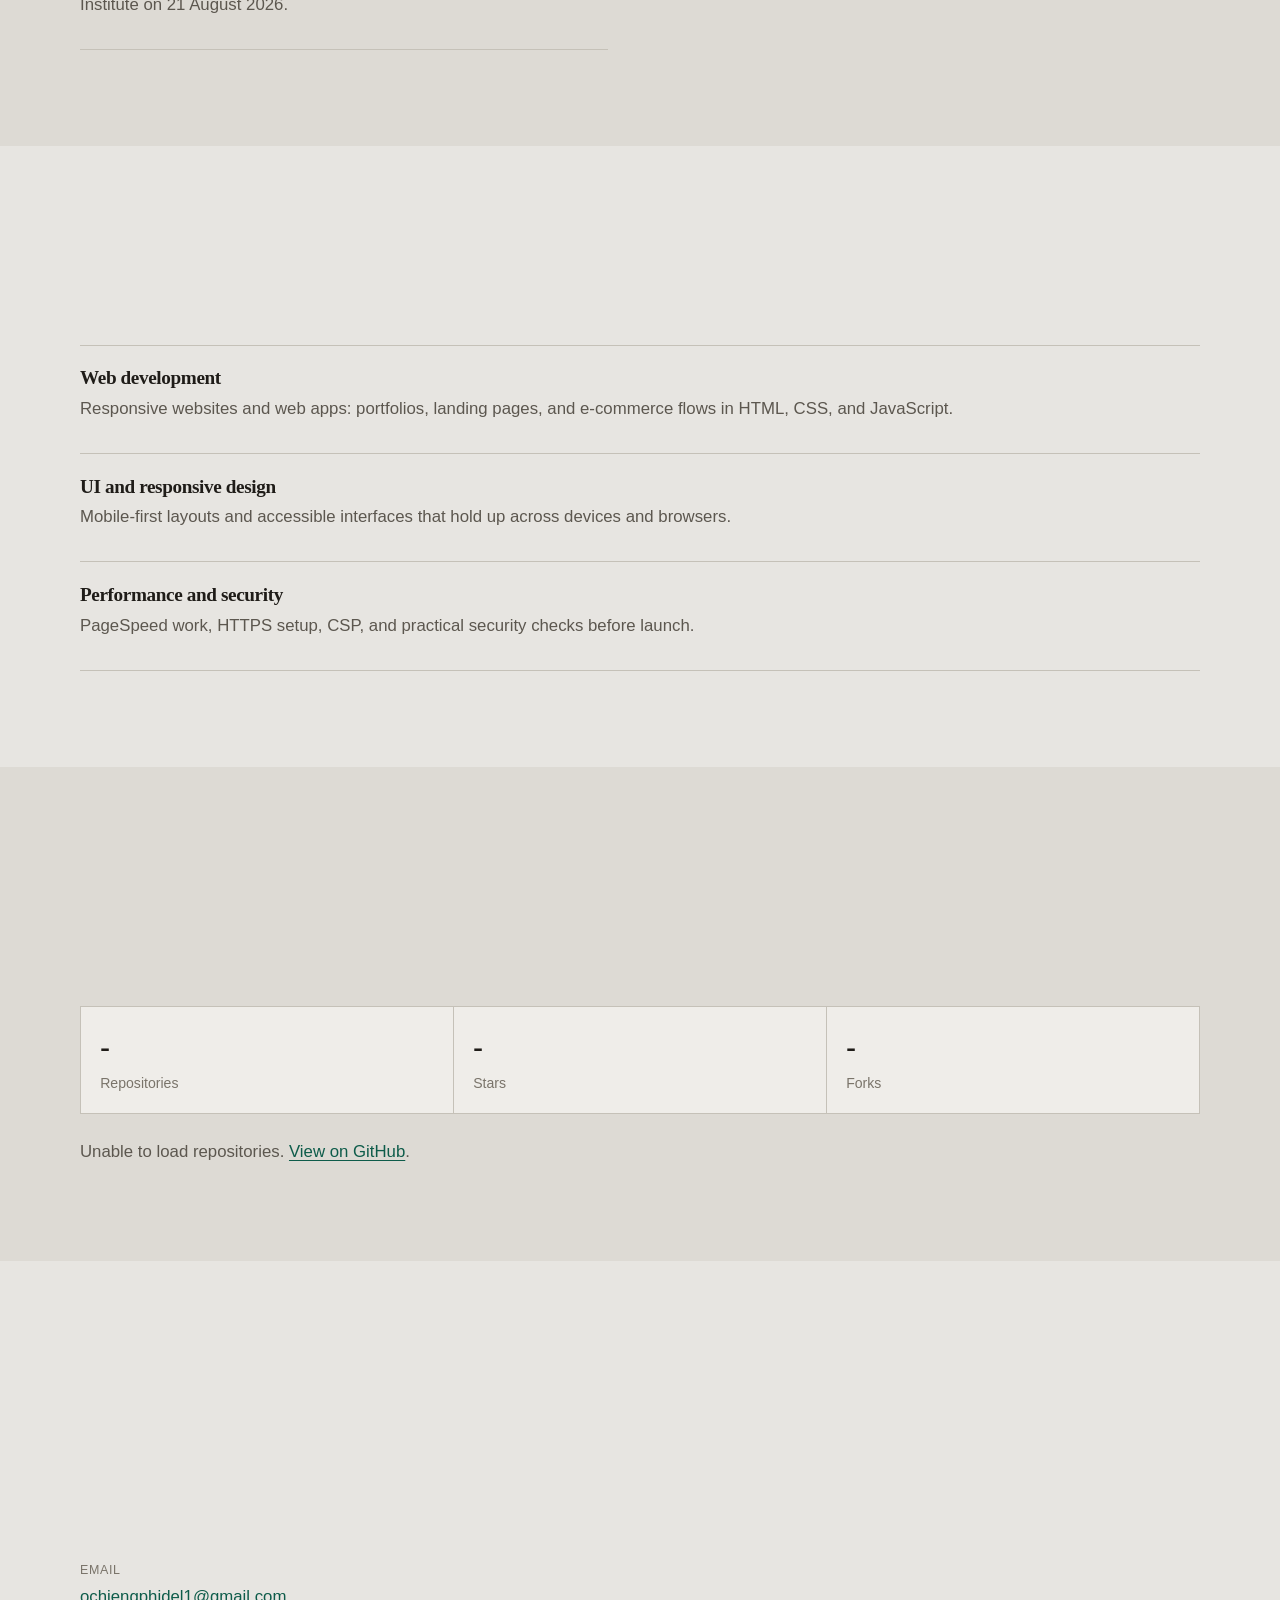
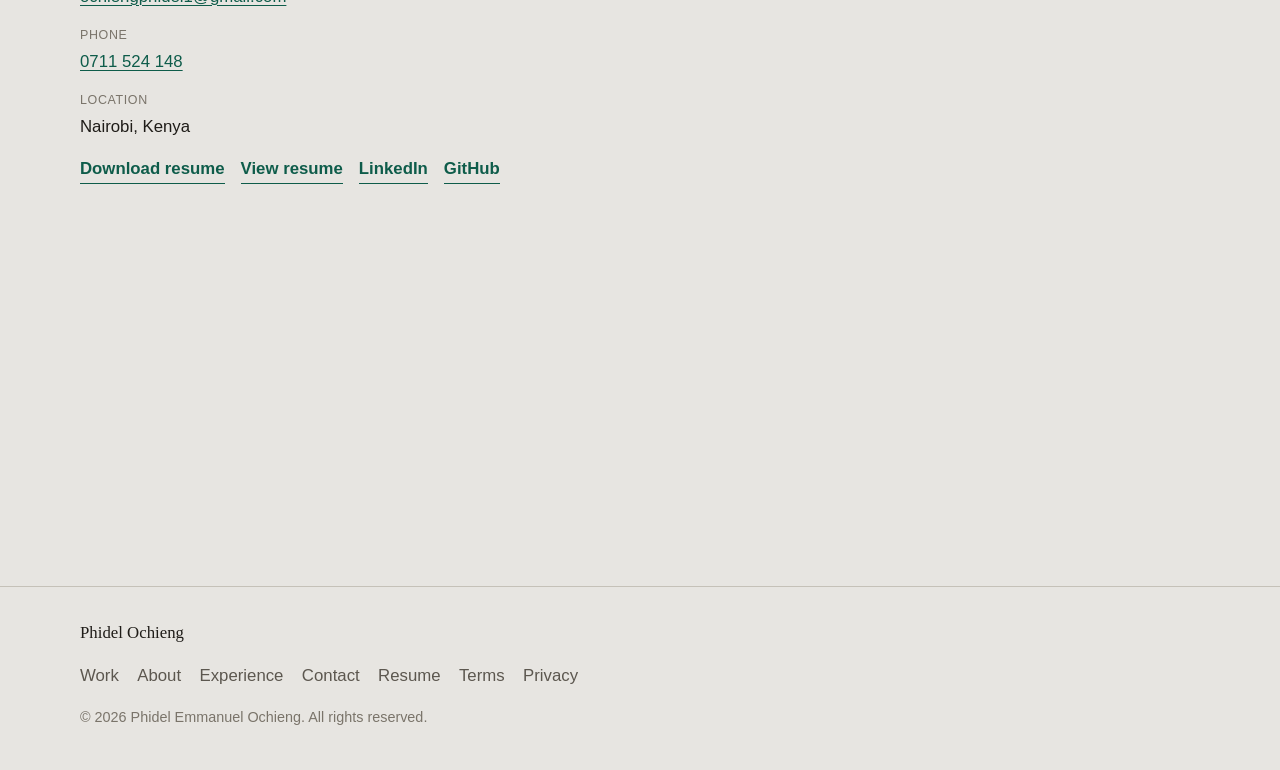
==== commit 9571415f: "Remove tariq_store, online_store, and marion from the portfolio Drop those projects from Selected Wo" ====
--- a/index.html
+++ b/index.html
@@ -243,38 +243,6 @@
                     </div>
                 </article>
 
-                <article class="feature">
-                    <div class="feature-media">
-                        <picture>
-                            <source srcset="store-preview.webp" type="image/webp">
-                            <img src="store-preview.png" alt="Live Fashion Store demo showing sneaker product grid with Add to Cart buttons" width="1280" height="800" loading="lazy" decoding="async">
-                        </picture>
-                    </div>
-                    <div class="feature-body">
-                        <p class="meta">Live demo · online_store / tariq_store · 2024 to 2025</p>
-                        <h3>Fashion Store</h3>
-                        <dl class="case">
-                            <div>
-                                <dt>What it is</dt>
-                                <dd>An e-commerce fashion/sneakers storefront with product listings, cart actions, and store navigation. Live static demo on GitHub Pages.</dd>
-                            </div>
-                            <div>
-                                <dt>What I built</dt>
-                                <dd>Frontend product catalog UI plus a fuller PHP codebase (tariq_store) covering cart, checkout, login, admin, orders, and M-Pesa callback files.</dd>
-                            </div>
-                            <div>
-                                <dt>Stack and status</dt>
-                                <dd>HTML, CSS, JavaScript, PHP. Demo at online_store Pages; deeper commerce logic in tariq_store.</dd>
-                            </div>
-                        </dl>
-                        <p class="tags">HTML · CSS · JavaScript · PHP</p>
-                        <div class="inline-links">
-                            <a href="https://tariq926.github.io/online_store/" target="_blank" rel="noopener noreferrer">Live demo</a>
-                            <a href="https://github.com/tariq926/online_store" target="_blank" rel="noopener noreferrer">online_store</a>
-                            <a href="https://github.com/tariq926/tariq_store" target="_blank" rel="noopener noreferrer">tariq_store</a>
-                        </div>
-                    </div>
-                </article>
 
                 <article class="feature feature-flip">
                     <div class="feature-media">
@@ -312,7 +280,6 @@
                     <button type="button" class="filter" data-filter="live">Live</button>
                     <button type="button" class="filter" data-filter="web">Web apps</button>
                     <button type="button" class="filter" data-filter="portfolio">Portfolios</button>
-                    <button type="button" class="filter" data-filter="personal">Personal</button>
                     <button type="button" class="filter" data-filter="in-progress">In progress</button>
                 </div>
 
@@ -353,24 +320,7 @@
                         </div>
                     </li>
 
-                    <li class="project-row" data-category="web live">
-                        <div class="project-thumb">
-                            <picture>
-                                <source srcset="store-preview.webp" type="image/webp">
-                                <img src="store-preview.png" alt="Thumbnail of Fashion Store product grid demo" width="640" height="400" loading="lazy" decoding="async">
-                            </picture>
-                        </div>
-                        <div class="project-copy">
-                            <p class="meta">Live demo · Web app · online_store</p>
-                            <h3>Fashion Store</h3>
-                            <p>Sneaker/fashion catalog UI with cart actions. Companion PHP commerce files live in tariq_store.</p>
-                        </div>
-                        <div class="project-links">
-                            <a href="https://tariq926.github.io/online_store/" target="_blank" rel="noopener noreferrer">Visit</a>
-                            <a href="https://github.com/tariq926/online_store" target="_blank" rel="noopener noreferrer">Repo</a>
-                        </div>
-                    </li>
-
+                    
                     <li class="project-row" data-category="web in-progress">
                         <div class="project-thumb">
                             <picture>
@@ -388,41 +338,8 @@
                         </div>
                     </li>
 
-                    <li class="project-row" data-category="web in-progress">
-                        <div class="project-thumb">
-                            <picture>
-                                <source srcset="store-preview.webp" type="image/webp">
-                                <img src="store-preview.png" alt="Thumbnail representing tariq_store PHP commerce codebase" width="640" height="400" loading="lazy" decoding="async">
-                            </picture>
-                        </div>
-                        <div class="project-copy">
-                            <p class="meta">In progress · Web app · tariq_store</p>
-                            <h3>tariq_store commerce backend</h3>
-                            <p>PHP store system with cart, checkout, login, admin, order tracking, and M-Pesa payment callback files.</p>
-                        </div>
-                        <div class="project-links">
-                            <a href="https://github.com/tariq926/tariq_store" target="_blank" rel="noopener noreferrer">Repo</a>
-                        </div>
-                    </li>
-
-                    <li class="project-row" data-category="personal live">
-                        <div class="project-thumb">
-                            <picture>
-                                <source srcset="marion-preview.webp" type="image/webp">
-                                <img src="marion-preview.png" alt="Live Marion birthday site with gradient card and Happy Birthday message" width="640" height="400" loading="lazy" decoding="async">
-                            </picture>
-                        </div>
-                        <div class="project-copy">
-                            <p class="meta">Live · Personal · marion</p>
-                            <h3>Marion birthday site</h3>
-                            <p>Personal HTML birthday tribute with memories page and media, hosted on GitHub Pages.</p>
-                        </div>
-                        <div class="project-links">
-                            <a href="https://tariq926.github.io/marion/" target="_blank" rel="noopener noreferrer">Visit</a>
-                            <a href="https://github.com/tariq926/marion" target="_blank" rel="noopener noreferrer">Repo</a>
-                        </div>
-                    </li>
-                </ul>
+                    
+                                    </ul>
             </div>
         </section>
 
